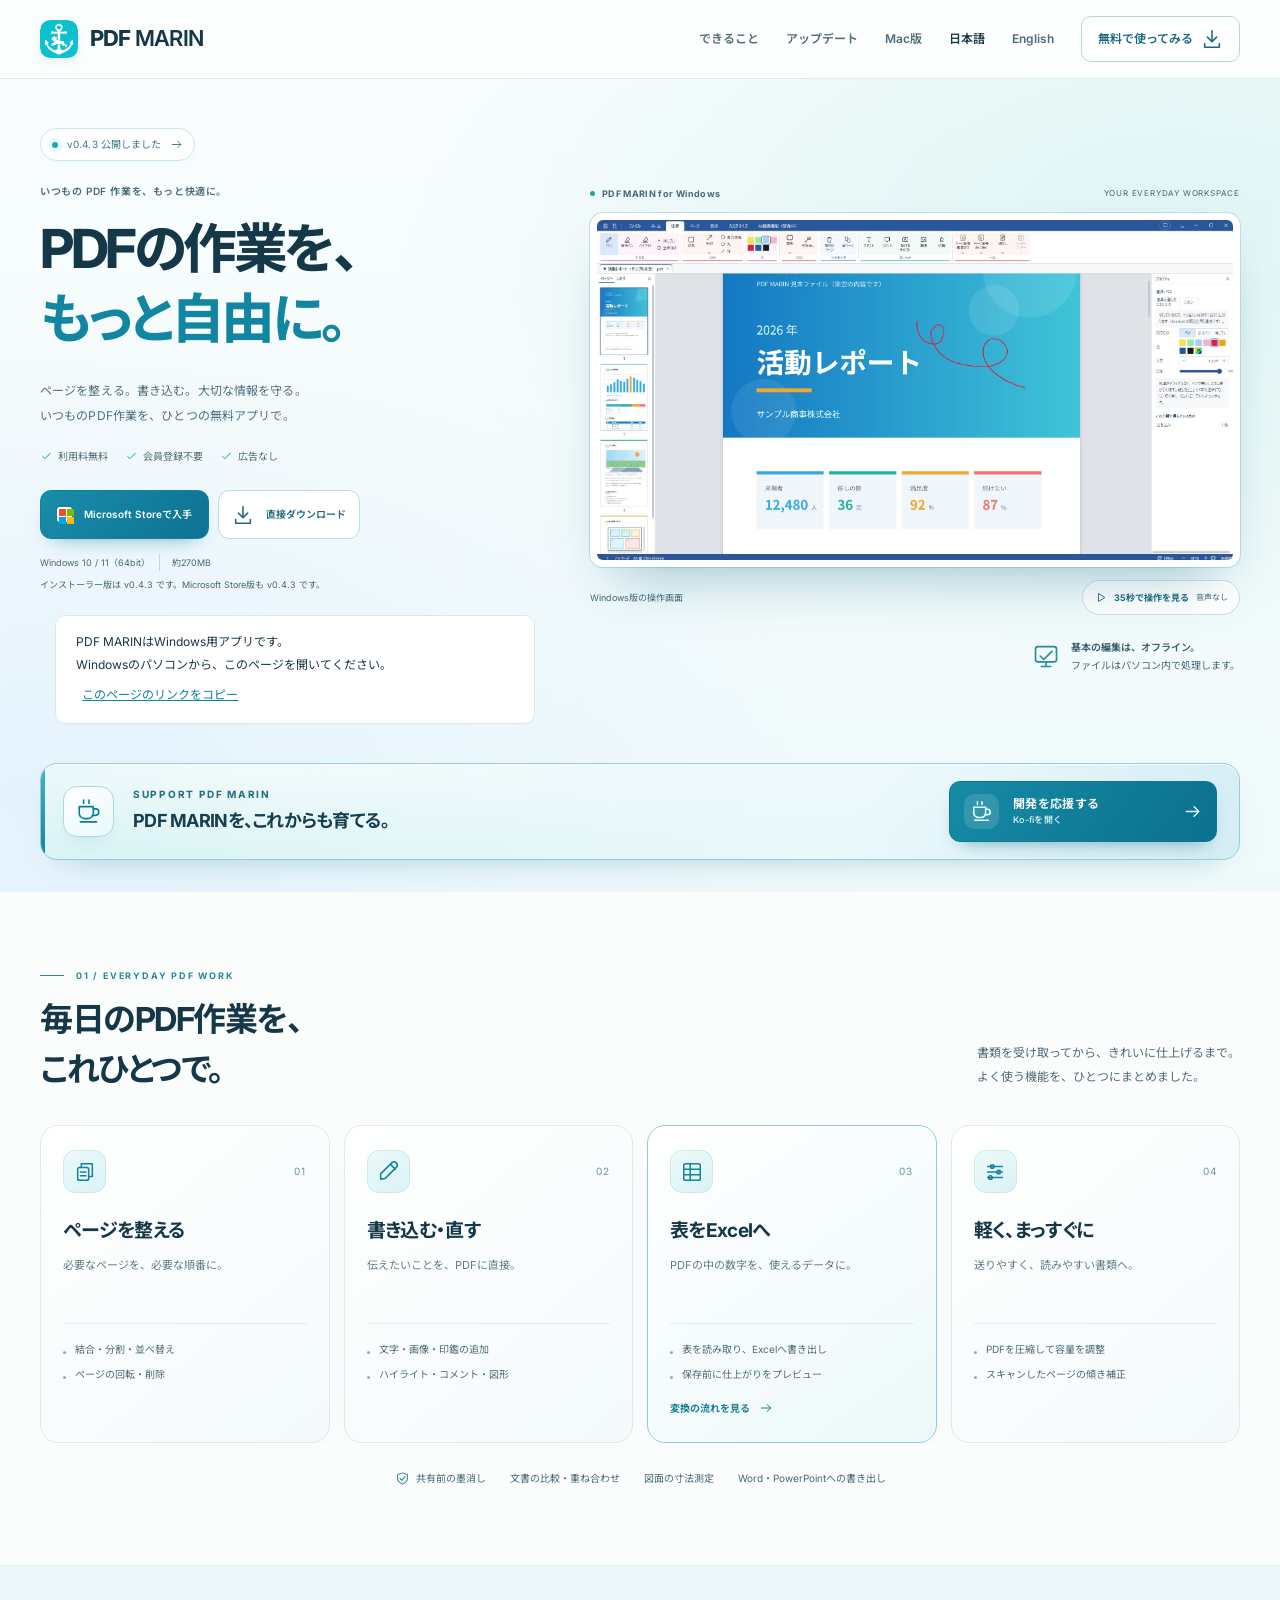
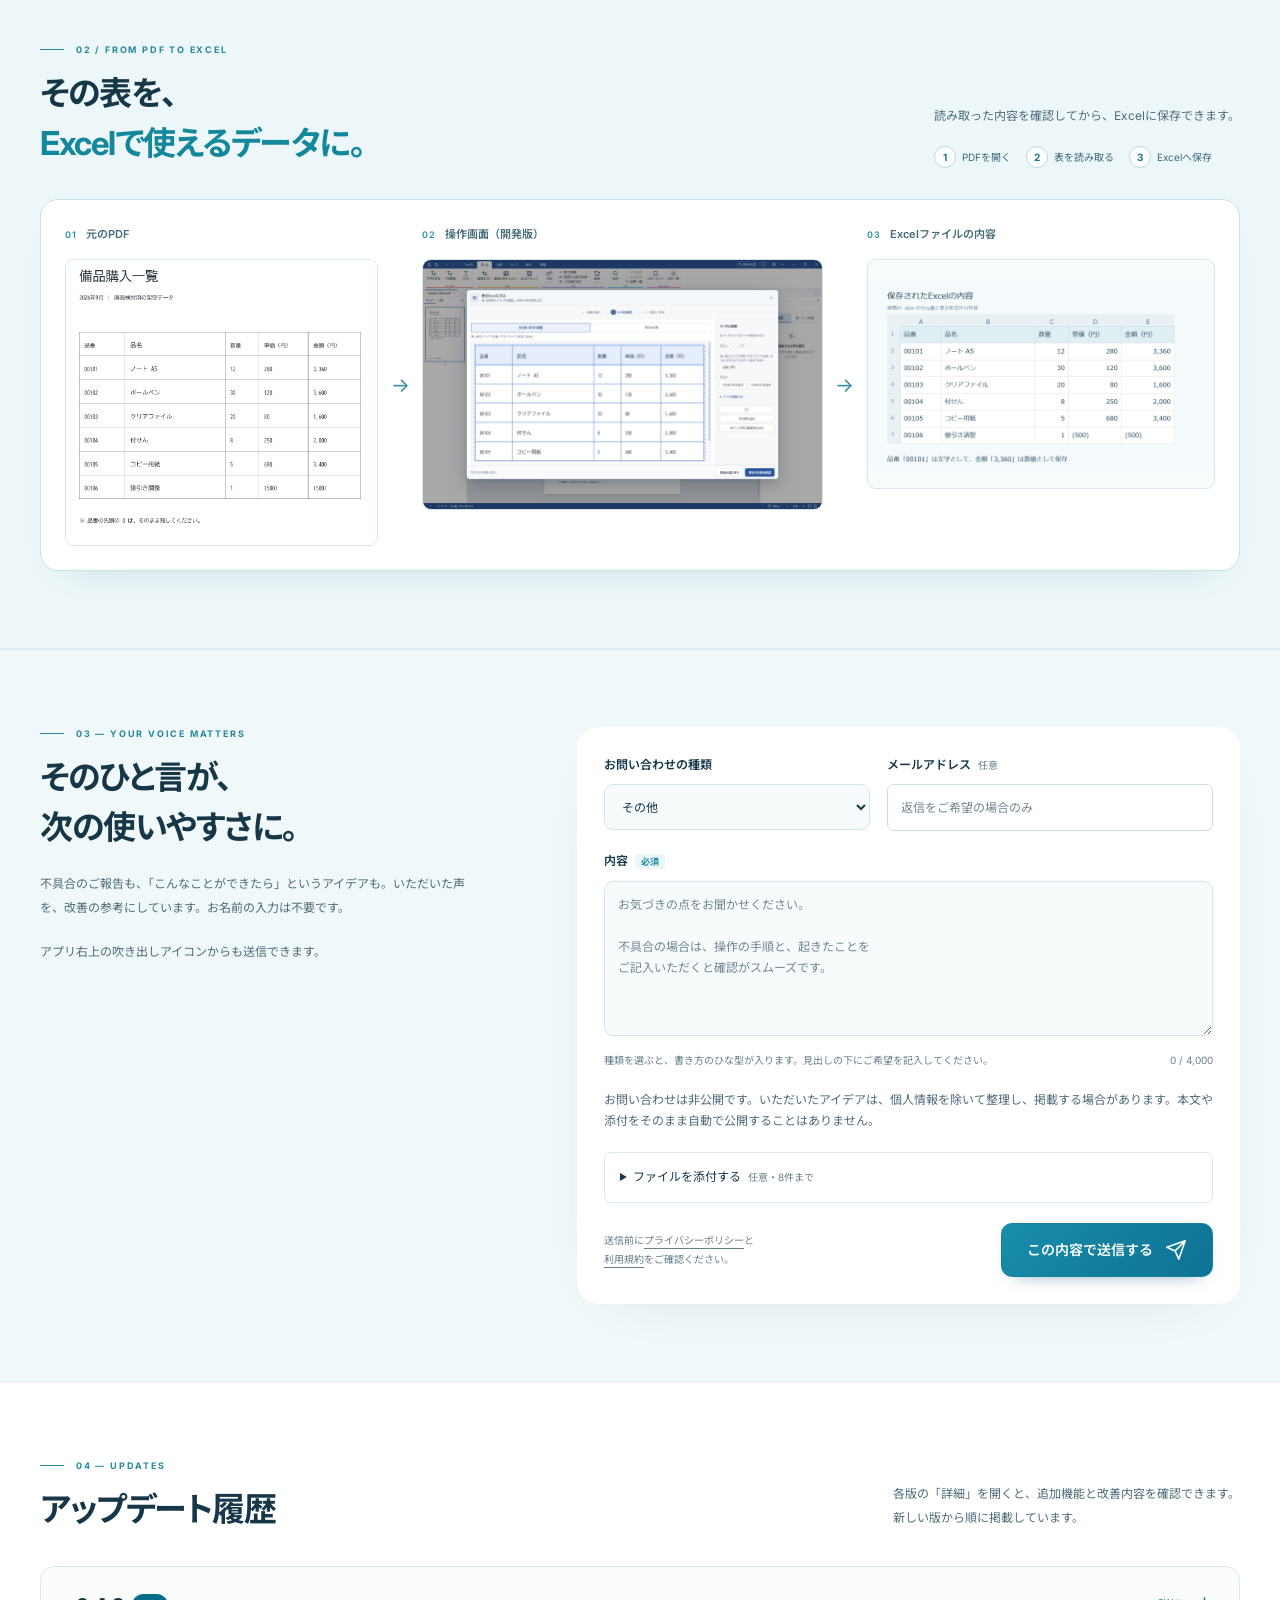
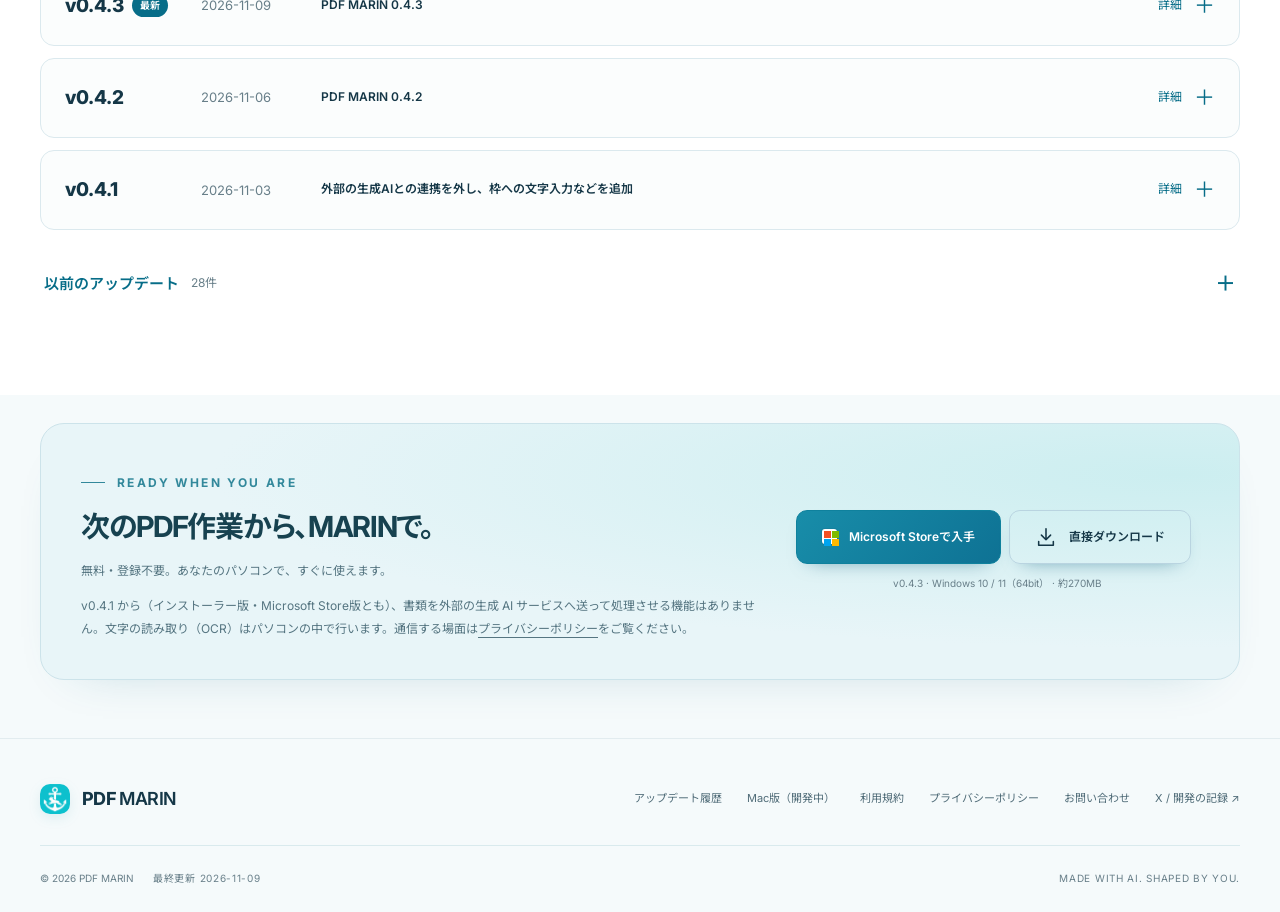
==== index.html @ 566e46b1 "ストア版も v0.4.3 に（審査通過） Co-Authored-By: Claude Fable 5.1 <noreply@anthropic.com>" ====
<!doctype html>
<html lang="ja">
<head>
<meta charset="utf-8"><meta name="viewport" content="width=device-width, initial-scale=1">
<title>PDF MARIN｜PDFの作業を、もっと自由に。無料のWindows用PDF編集ソフト</title>
<meta name="description" content="PDFの整理、書き込み、墨消し、圧縮、変換をひとつに。PDF MARINは、無料・登録不要・広告なしのWindows用PDF編集ソフトです。基本的な編集はオフラインで使えます。">
<meta name="theme-color" content="#fafcf9"><link rel="icon" href="assets/favicon.ico"><link rel="canonical" href="https://pdf-marin.github.io/">
<meta property="og:type" content="website"><meta property="og:site_name" content="PDF MARIN"><meta property="og:title" content="PDF MARIN｜PDFの作業を、もっと自由に。"><meta property="og:description" content="整理する。書き込む。守る。変換する。無料・登録不要で使えるWindows用PDF編集ソフト。"><meta property="og:image" content="https://pdf-marin.github.io/assets/ogp.png"><meta property="og:url" content="https://pdf-marin.github.io/"><meta name="twitter:card" content="summary_large_image">
<link rel="preconnect" href="https://fonts.googleapis.com"><link rel="preconnect" href="https://fonts.gstatic.com" crossorigin><link href="https://fonts.googleapis.com/css2?family=Inter:wght@400;450;500;600;650;700;750&family=Noto+Sans+JP:wght@400;500;600;700&display=swap" rel="stylesheet">
<link rel="stylesheet" href="assets/site.css?v=20261013-community">
<link rel="stylesheet" href="assets/sea-glass.css?v=20261013-selected01">
<link rel="stylesheet" href="assets/ideas-selected.css?v=20261013-selected01">
<link rel="stylesheet" href="assets/poll-x.css?v=20261014-poll01">
<script type="application/ld+json">{"@context":"https://schema.org","@type":"WebSite","name":"PDF MARIN","alternateName":"PDFマリン","url":"https://pdf-marin.github.io/"}</script>
<script type="application/ld+json">{"@context":"https://schema.org","@type":"SoftwareApplication","name":"PDF MARIN","applicationCategory":"BusinessApplication","operatingSystem":"Windows 10, Windows 11","softwareVersion":"0.4.3","description":"Windows用の無料PDF編集ソフト。ページの整理、注釈、墨消し、傾き補正、OCR文字層の削除、圧縮、図面の寸法測定、Office形式への書き出しに対応。基本的な編集はオフラインで使えます。","url":"https://pdf-marin.github.io/","downloadUrl":"https://github.com/pdf-marin/pdf-marin.github.io/releases/download/v0.4.3/PDF-MARIN-Setup-0.4.3.exe","installUrl":"https://github.com/pdf-marin/pdf-marin.github.io/releases/download/v0.4.3/PDF-MARIN-Setup-0.4.3.exe","image":"https://pdf-marin.github.io/assets/ogp.png","inLanguage":"ja","isAccessibleForFree":true,"offers":{"@type":"Offer","price":"0","priceCurrency":"JPY"},"featureList":["ページの結合・分割・並べ替え","回転・削除・PDF圧縮","パスワードの設定・解除、印刷","ページの傾きを直す（画像を再圧縮しません）","ハイライト・コメント・図形","文字・画像・印鑑の追加","文字の編集・検索、透かし","文字・画像の墨消し","OCRの文字を消す（不可視の文字層のみ）","文書の比較・重ね合わせ","同じ印の一括追加・寸法測定","画像・Office文書をPDFに","PDFをExcel・Word・PPTに","PNG・JPEGへの書き出し"]}</script>
<script defer src="https://cloud.umami.is/script.js" data-website-id="ff3cd968-cb06-4c96-aae5-15c2af2b2469"></script>
<script defer src="assets/site.js?v=20261014-poll01"></script>
<link rel="stylesheet" href="assets/refinement.css?v=20261015-public01">
<script defer src="assets/refinement.js?v=20261015-public01"></script>
<script defer src="assets/release-history.js?v=20261024-history-nav"></script>
<link rel="alternate" hreflang="ja" href="https://pdf-marin.github.io/"><link rel="alternate" hreflang="en" href="https://pdf-marin.github.io/en/"><link rel="alternate" hreflang="x-default" href="https://pdf-marin.github.io/">
</head>
<body class="support-one refined">
<svg xmlns="http://www.w3.org/2000/svg" width="0" height="0" style="position:absolute;overflow:hidden" aria-hidden="true"><defs><symbol id="i-arrow" viewBox="0 0 24 24"><path d="M4 12h16m-6-6 6 6-6 6"/></symbol><symbol id="i-down" viewBox="0 0 24 24"><path d="M12 3v12m-5-5 5 5 5-5M4 17v4h16v-4"/></symbol><symbol id="i-check" viewBox="0 0 24 24"><path d="m5 12 4 4L19 6"/></symbol><symbol id="i-shield" viewBox="0 0 24 24"><path d="m12 3 8 3v6c0 5-8 9-8 9s-8-4-8-9V6Z"/><path d="m8 12 3 3 5-6"/></symbol><symbol id="i-offline" viewBox="0 0 24 24"><rect x="3" y="4" width="18" height="13" rx="2"/><path d="M8 21h8m-4-4v4m-5-9 3 3 7-7"/></symbol><symbol id="i-user" viewBox="0 0 24 24"><circle cx="12" cy="7" r="4"/><path d="M4 21v-3a8 8 0 0 1 16 0v3m-3-8 2 2 4-4"/></symbol><symbol id="i-spark" viewBox="0 0 24 24"><path d="m12 3 2.5 6.5L21 12l-6.5 2.5L12 21l-2.5-6.5L3 12l6.5-2.5Z"/></symbol><symbol id="i-pages" viewBox="0 0 24 24"><rect x="4" y="7" width="12" height="14" rx="2"/><path d="M8 7V3h12v14h-4m-9-5h6m-6 4h6"/></symbol><symbol id="i-edit" viewBox="0 0 24 24"><path d="m15 4 5 5M4 20l5-1L21 7a3.5 3.5 0 0 0-5-5L4 14Zm8 6h9"/></symbol><symbol id="i-redact" viewBox="0 0 24 24"><path d="M4 5h16M4 9h11"/><rect x="3" y="13" width="18" height="7" rx="1"/><path d="m6 16 1 1m4-1 1 1m4-1 1 1"/></symbol><symbol id="i-convert" viewBox="0 0 24 24"><path d="M3 9V6h16m-4-4 4 4-4 4M21 15v3H5m4-4-4 4 4 4"/></symbol><symbol id="i-ruler" viewBox="0 0 24 24"><path d="m3 16 13-13 5 5L8 21Z"/><path d="m7 12 2 2m2-6 2 2m2-6 2 2"/></symbol><symbol id="i-zoom" viewBox="0 0 24 24"><path d="M9 3H3v6m12-6h6v6M3 15v6h6m12-6v6h-6"/></symbol><symbol id="i-play" viewBox="0 0 24 24"><path d="m9 5 11 7-11 7Z"/></symbol><symbol id="i-upload" viewBox="0 0 24 24"><path d="M12 16V3m-5 5 5-5 5 5M4 17v4h16v-4"/></symbol><symbol id="i-info" viewBox="0 0 24 24"><circle cx="12" cy="12" r="9"/><path d="M12 11v6m0-10v.1"/></symbol><symbol id="i-heart" viewBox="0 0 24 24"><path d="M20.8 4.6a5.5 5.5 0 0 0-7.8 0L12 5.7l-1-1.1a5.5 5.5 0 0 0-7.8 7.8L12 21l8.8-8.6a5.5 5.5 0 0 0 0-7.8Z"/></symbol><symbol id="i-coffee" viewBox="0 0 24 24"><path d="M3 8h13v6a5 5 0 0 1-5 5H8a5 5 0 0 1-5-5Z"/><path d="M16 10h2a3 3 0 0 1 0 6h-3M4 22h15M7 5V2m5 3V2"/></symbol><symbol id="i-send" viewBox="0 0 24 24"><path d="m22 2-7 20-4-9-9-4Zm0 0L11 13"/></symbol><symbol id="i-close" viewBox="0 0 24 24"><path d="m6 6 12 12M6 18 18 6"/></symbol><symbol id="i-menu" viewBox="0 0 24 24"><path d="M4 6h16M4 12h16M4 18h16"/></symbol><symbol id="i-window" viewBox="0 0 24 24"><rect x="3" y="3" width="18" height="18" rx="2"/><path d="M3 8h18m-8 0v13"/></symbol><symbol id="i-folder" viewBox="0 0 24 24"><path d="M3 7V4h6l3 3h9v13H3Z"/></symbol><symbol id="i-globe" viewBox="0 0 24 24"><circle cx="12" cy="12" r="9"/><ellipse cx="12" cy="12" rx="4" ry="9"/><path d="M3 12h18"/></symbol><symbol id="i-store" viewBox="0 0 24 24"><path d="M5 8h14l1 13H4Z"/><path d="M9 8V6a3 3 0 0 1 6 0v2"/><path d="M8 13h3v3H8zm5 0h3v3h-3z"/></symbol><symbol id="i-table" viewBox="0 0 24 24"><rect x="3" y="3" width="18" height="18" rx="2"/><path d="M3 9h18M3 15h18M10 3v18"/></symbol><symbol id="i-tune" viewBox="0 0 24 24"><path d="M4 6h16M4 12h16M4 18h16"/><circle cx="9" cy="6" r="2"/><circle cx="16" cy="12" r="2"/><circle cx="7" cy="18" r="2"/></symbol></defs></svg>
<a href="#main" class="skip-link">本文へ移動</a>
<header class="site-header"><div class="wrap header-inner"><a class="brand" href="./" aria-label="PDF MARIN ホーム"><img src="assets/icon-256.png" width="38" height="38" alt=""><span>PDF <span>MARIN</span></span></a><button class="menu-toggle" type="button" aria-label="メニューを開く" aria-expanded="false" aria-controls="navigation"><svg class="icon" aria-hidden="true"><use href="#i-menu"/></svg></button><nav class="nav" id="navigation" aria-label="メインメニュー"><a href="#features">できること</a><a href="#updates">アップデート</a><a href="mac.html" aria-label="Mac版（開発中）" title="Mac版の紹介（開発中）">Mac版</a><span lang="ja" aria-current="page" aria-label="現在の言語：日本語" style="font-size:12px;font-weight:600">日本語</span><a href="en/" lang="en" hreflang="en">English</a><a class="btn small" href="#download">無料で使ってみる <svg class="icon" aria-hidden="true"><use href="#i-down"/></svg></a></nav></div></header>
<main id="main">
<section class="refined-hero" aria-labelledby="hero-title"><div class="wrap">
<div class="hero-split"><div class="hero-copy">
<a class="release-pill" href="#updates"><span class="status-dot"></span><span><span data-version>v0.4.3</span> 公開しました</span><svg class="icon" aria-hidden="true"><use href="#i-arrow"/></svg></a>
<p class="product-label">いつもの PDF 作業を、もっと快適に。</p>
<h1 id="hero-title">PDFの作業を、<br><span>もっと自由に。</span></h1>
<p class="hero-lead">ページを整える。書き込む。大切な情報を守る。<br>いつものPDF作業を、ひとつの無料アプリで。</p>
<ul class="hero-assurance"><li><svg class="icon" aria-hidden="true"><use href="#i-check"/></svg>利用料無料</li><li><svg class="icon" aria-hidden="true"><use href="#i-check"/></svg>会員登録不要</li><li><svg class="icon" aria-hidden="true"><use href="#i-check"/></svg>広告なし</li></ul>
<div class="hero-actions"><a data-store-link data-umami-event="store-open" class="btn store-primary" href="https://apps.microsoft.com/detail/9PM25X8RGJFT" target="_blank" rel="noopener noreferrer"><span class="microsoft-mark" aria-hidden="true"><i></i><i></i><i></i><i></i></span><span>Microsoft Storeで入手</span></a><a data-download data-web-download data-umami-event="installer-download" data-umami-event-version="0.4.3" class="btn direct-download" href="https://github.com/pdf-marin/pdf-marin.github.io/releases/download/v0.4.3/PDF-MARIN-Setup-0.4.3.exe"><svg class="icon" aria-hidden="true"><use href="#i-down"/></svg><span>直接ダウンロード</span></a></div>
<div class="hero-meta"><span>Windows 10 / 11（64bit）</span><span data-size>約270MB</span></div><p class="hero-version">インストーラー版は v0.4.3 です。Microsoft Store版も v0.4.3 です。</p>
<div class="pcnote" id="pcnote" hidden><p>PDF MARINはWindows用アプリです。<br>Windowsのパソコンから、このページを開いてください。</p><button id="copylink" type="button">このページのリンクをコピー</button><p id="copydone" role="status" hidden>リンクをコピーしました。</p></div>
</div>
<div class="product-showcase"><div class="showcase-topline"><span><i></i>PDF MARIN for Windows</span><span>YOUR EVERYDAY WORKSPACE</span></div><div class="product-frame"><img class="product-shot" src="assets/shots/home.jpg" alt="PDF MARINでサンプルの活動レポートを開き、注釈を加えたWindows版の操作画面" width="1919" height="1025" fetchpriority="high"></div><div class="showcase-bottom"><span>Windows版の操作画面</span><button class="demo-trigger" type="button" data-video><svg class="icon" aria-hidden="true"><use href="#i-play"/></svg>35秒で操作を見る <span>音声なし</span></button></div><div class="showcase-note"><svg class="icon" aria-hidden="true"><use href="#i-offline"/></svg><span><strong>基本の編集は、オフライン。</strong><br>ファイルはパソコン内で処理します。</span></div></div>
</div>
<aside class="support-block hero-support-card" aria-labelledby="support-title"><div class="support-mark" aria-hidden="true"><svg class="icon"><use href="#i-coffee"/></svg></div><div class="support-card-copy"><p class="support-eyebrow">SUPPORT PDF MARIN</p><h3 id="support-title">PDF MARINを、これからも育てる。</h3></div><a data-support-link data-umami-event="support-click" data-umami-event-method="ko-fi" class="support-button" href="https://ko-fi.com/pdfmarin" target="_blank" rel="noopener noreferrer"><span class="support-button-mark"><svg class="icon" aria-hidden="true"><use href="#i-coffee"/></svg></span><span class="support-button-copy"><strong>開発を応援する</strong><small>Ko-fiを開く</small></span><svg class="icon arrow" aria-hidden="true"><use href="#i-arrow"/></svg></a></aside>
</div></section>

<section class="section features refined-features" id="features" aria-labelledby="features-title"><div class="wrap"><div class="section-head"><div><p class="eyebrow">01 / EVERYDAY PDF WORK</p><h2 id="features-title">毎日のPDF作業を、<br>これひとつで。</h2></div><p class="section-desc">書類を受け取ってから、きれいに仕上げるまで。<br>よく使う機能を、ひとつにまとめました。</p></div><div class="feature-grid">
<article class="feature-card"><div class="feature-top"><span class="feature-icon"><svg class="icon" aria-hidden="true"><use href="#i-pages"/></svg></span><span class="feature-number">01</span></div><h3>ページを整える</h3><p>必要なページを、必要な順番に。</p><ul><li>結合・分割・並べ替え</li><li>ページの回転・削除</li></ul></article>
<article class="feature-card"><div class="feature-top"><span class="feature-icon"><svg class="icon" aria-hidden="true"><use href="#i-edit"/></svg></span><span class="feature-number">02</span></div><h3>書き込む・直す</h3><p>伝えたいことを、PDFに直接。</p><ul><li>文字・画像・印鑑の追加</li><li>ハイライト・コメント・図形</li></ul></article>
<article class="feature-card featured-purpose"><div class="feature-top"><span class="feature-icon"><svg class="icon" aria-hidden="true"><use href="#i-table"/></svg></span><span class="feature-number">03</span></div><h3>表をExcelへ</h3><p>PDFの中の数字を、使えるデータに。</p><ul><li>表を読み取り、Excelへ書き出し</li><li>保存前に仕上がりをプレビュー</li></ul><a class="card-link" href="#excel-demo">変換の流れを見る <svg class="icon" aria-hidden="true"><use href="#i-arrow"/></svg></a></article>
<article class="feature-card"><div class="feature-top"><span class="feature-icon"><svg class="icon" aria-hidden="true"><use href="#i-tune"/></svg></span><span class="feature-number">04</span></div><h3>軽く、まっすぐに</h3><p>送りやすく、読みやすい書類へ。</p><ul><li>PDFを圧縮して容量を調整</li><li>スキャンしたページの傾き補正</li></ul></article>
</div><div class="more-capabilities"><span><svg class="icon" aria-hidden="true"><use href="#i-shield"/></svg>共有前の墨消し</span><span>文書の比較・重ね合わせ</span><span>図面の寸法測定</span><span>Word・PowerPointへの書き出し</span></div></div></section>

<section class="section excel-showcase" id="excel-demo" aria-labelledby="excel-title"><div class="wrap"><div class="section-head"><div><p class="eyebrow">02 / FROM PDF TO EXCEL</p><h2 id="excel-title">その表を、<br><span>Excelで使えるデータに。</span></h2></div><div><p class="section-desc">読み取った内容を確認してから、Excelに保存できます。</p><ol class="excel-steps"><li><b>1</b>PDFを開く</li><li><b>2</b>表を読み取る</li><li><b>3</b>Excelへ保存</li></ol></div></div><div class="excel-evidence" data-excel-evidence><div class="excel-images"><figure><figcaption><span>01</span> 元のPDF</figcaption><a href="assets/excel-before.png" target="_blank" rel="noopener" aria-label="元のPDFの画像を大きく見る"><img src="assets/excel-before.png" width="1040" height="950" loading="lazy" alt="品名、数量、単価、金額の入った備品購入一覧のPDF。架空のサンプルデータ。"></a></figure><span class="excel-arrow" aria-hidden="true">→</span><figure><figcaption><span>02</span> 操作画面（開発版）</figcaption><a href="assets/excel-process.png" target="_blank" rel="noopener" aria-label="PDF MARINの表を確認する操作画面を大きく見る"><img src="assets/excel-process.png" width="1600" height="1000" loading="lazy" alt="PDF MARINの実際の開発版画面で、表の行と列を青い線で確認している様子。"></a></figure><span class="excel-arrow" aria-hidden="true">→</span><figure><figcaption><span>03</span> Excelファイルの内容</figcaption><a href="assets/excel-after.png" target="_blank" rel="noopener" aria-label="保存されたExcelファイルの内容を大きく見る"><img src="assets/excel-after.png" width="1440" height="800" loading="lazy" alt="実際に保存したxlsxのセル値と表示形式を可視化した表。品番00101と金額3,360が保存されている。Microsoft Excelの画面ではありません。"></a></figure></div></div></div></section>


<section class="section feedback" id="report"><div class="wrap feedback-grid"><div class="feedback-intro"><div><p class="eyebrow">03 — YOUR VOICE MATTERS</p><h2>そのひと言が、<br>次の使いやすさに。</h2><p class="section-desc">不具合のご報告も、「こんなことができたら」というアイデアも。いただいた声を、改善の参考にしています。お名前の入力は不要です。</p><p class="section-desc">アプリ右上の吹き出しアイコンからも送信できます。</p></div></div>
<form class="feedback-form" method="post" enctype="multipart/form-data" action="https://pdf-marin-backend.pdfmarin.workers.dev/feedback"><div class="form-row"><label><span class="field-label">お問い合わせの種類</span><select name="kind"><option value="bug">不具合のご報告</option><option value="want">新機能のアイデア</option><option value="hard">使い勝手の改善</option><option value="other" selected>その他</option></select></label><label><span class="field-label">メールアドレス<span class="optional">任意</span></span><input type="email" name="contact" autocomplete="email" placeholder="返信をご希望の場合のみ"></label></div><label><span class="field-label">内容<span class="required">必須</span></span><textarea name="text" required maxlength="4000" placeholder="お気づきの点をお聞かせください。&#10;&#10;不具合の場合は、操作の手順と、起きたことを&#10;ご記入いただくと確認がスムーズです。" aria-describedby="text-hint"></textarea><span class="textarea-bottom"><span id="text-hint">種類を選ぶと、書き方のひな型が入ります。見出しの下にご希望を記入してください。</span><span id="character-count">0 / 4,000</span></span></label><p class="survey-note">お問い合わせは非公開です。いただいたアイデアは、個人情報を除いて整理し、掲載する場合があります。本文や添付をそのまま自動で公開することはありません。</p>
<details class="attachment-details"><summary>ファイルを添付する<span class="optional">任意・8件まで</span></summary><div class="attachment-content"><p class="attachment-warning">添付ファイルの内容とファイル名は、そのまま開発者に送信されます。機密情報や社外秘の書類は添付しないでください。公開できない箇所は、あらかじめ墨消ししてください。</p><div class="dropzone" id="dropzone"><svg class="icon" aria-hidden="true"><use href="#i-upload"/></svg><p>ファイルをドラッグ＆ドロップ<br>または、クリックして選択</p><input type="file" name="attachments" id="attachments" multiple aria-label="添付ファイルを選択"></div><ul class="filelist" id="filelist"></ul><p class="filenote" id="filenote" role="status" hidden></p></div></details>
<input type="hidden" name="appVersion" value="（公式サイトから送信）"><input type="hidden" name="os" value="ブラウザ"><div class="hp" aria-hidden="true"><label>website<input type="text" name="website" tabindex="-1" autocomplete="off"></label></div><p class="form-status" id="form-status" role="status" hidden></p><div class="form-footer"><p>送信前に<a href="privacy.html">プライバシーポリシー</a>と<br><a href="terms.html">利用規約</a>をご確認ください。</p><button class="btn send" type="submit"><span>この内容で送信する</span><svg class="icon" aria-hidden="true"><use href="#i-send"/></svg></button></div></form></div></section>

<!-- UPDATES:BEGIN -->
<section class="section updates" id="updates" aria-labelledby="updates-title"><div class="wrap">
<div class="section-head"><div><p class="eyebrow">04 — UPDATES</p><h2 id="updates-title">アップデート履歴</h2></div><p class="section-desc">各版の「詳細」を開くと、追加機能と改善内容を確認できます。<br>新しい版から順に掲載しています。</p></div>
<div class="release-list"><details class="release-entry" id="release-0.4.3">
<summary><span class="release-version">v0.4.3<span class="release-badge">最新</span></span><time datetime="2026-11-09">2026-11-09</time><span class="release-title">PDF MARIN 0.4.3</span><span class="release-toggle">詳細<span aria-hidden="true">＋</span></span></summary>
<div class="release-notes"><p>設定画面を作り直し、8つの分類から探せるようにしました。言語の切り替えは［設定］→［見た目と着せ替え］に移り、アクセント色・背景の絵・字の大きさも選べます。プレゼンモード（F5）は全画面で始まり、右長押しのクイックサークルでレーザーや丸を選べます。発表者の画面ではメモや次のページを見られます。my注釈ボックスには［最近使った］タブ、ドック表示、窓の外への配置を追加しました。ネットワーク上（NAS）の PDF は止まらずに開いて上書き保存できるようにしました。完了のお知らせを減らし、墨消しの消し残しや印刷のはみ出しなど大事な知らせだけを残すようにしました。印刷画面の説明を短くし、電子署名の無い PDF では［電子署名］を灰色にして理由を表示します。</p><p>インストーラー版は v0.4.3（約270MB）です。Microsoft Store版も v0.4.3 です。</p><a class="release-source" href="https://github.com/pdf-marin/pdf-marin.github.io/releases/tag/v0.4.3" target="_blank" rel="noopener noreferrer">GitHubの公開記録を見る <span aria-hidden="true">↗</span></a></div></details><details class="release-entry" id="release-0.4.2">
<summary><span class="release-version">v0.4.2</span><time datetime="2026-11-06">2026-11-06</time><span class="release-title">PDF MARIN 0.4.2</span><span class="release-toggle">詳細<span aria-hidden="true">＋</span></span></summary>
<div class="release-notes"><p>内蔵の外部生成AI連携を撤去しました。ローカルOCR・翻訳と汎用MCP接続は引き続き利用できます。本文編集の道具箱の配置と追加設定の開閉を修正し、段落編集を開けない場合の案内を改善しました。PDF読込時のタブ切替や一部のファイル情報取得失敗への対処、開けなかった場合の通知を改善しました。印刷画面では2つの印刷方法と、利用できない場合の理由を分かりやすくしました。</p><p>インストーラー版は v0.4.2（約269MB）です。Microsoft Store版は v0.4.1 です。</p><a class="release-source" href="https://github.com/pdf-marin/pdf-marin.github.io/releases/tag/v0.4.2" target="_blank" rel="noopener noreferrer">GitHubの公開記録を見る <span aria-hidden="true">↗</span></a></div></details>
<details class="release-entry" id="release-0.4.1">
<summary><span class="release-version">v0.4.1</span><time datetime="2026-11-03">2026-11-03</time><span class="release-title">外部の生成AIとの連携を外し、枠への文字入力などを追加</span><span class="release-toggle">詳細<span aria-hidden="true">＋</span></span></summary>
<div class="release-notes"><p>インストーラー版から外部の生成AIと連携する機能を外し、印刷された枠への文字入力などを追加しました。</p>
<h3>主な変更</h3>
<ul><li>インストーラー版から、書類を外部の生成 AI サービスへ送って処理させる機能を外しました。パソコンの中で動く文字の読み取り（OCR）と翻訳は、これまでどおり使えます。</li><li>小さい文字の注釈を選んだとき、大きさを変えるための四角（つかみ手）が文字に重なって隠してしまう問題を直しました。</li><li>印刷された申込書などの枠をドラッグで囲むと、その場で文字を入力できる［枠に入力］を追加しました（リボンの「フォーム」の組）。罫線や背景は隠さず、保存後もクリックで直せます。</li><li>文字の注釈に取り消し線（単線・二重線）を付けられるようにし、取り消し線の道具でも二重線を選べるようにしました。</li><li>吹き出しの引き出し線を足して、2本以上にできるようにしました。</li><li>ご注意: 取り消し線（文字の注釈の取り消し線・取り消し線の二重線）や2本以上の引き出し線を使って保存した書類を v0.4.0 以前の PDF MARIN（Microsoft Store 版を含む）で開くと、その書類の PDF MARIN の注釈を直せなくなります（表示と印刷はできます）。ほかのパソコンが v0.4.0 以前のままのときは、これらを使わずにお使いください。</li></ul>
<h3>English</h3>
<ul><li>The installer edition no longer includes any feature that sends documents to an external generative AI service for processing. Text recognition (OCR) and translation that run on your PC are still available as before.</li><li>Fixed the resize handles (small squares) covering the text when a small text annotation is selected.</li><li>Added Type in boxes (in the Forms group of the ribbon): drag around a box printed on a form to type text in it right there. Lines and backgrounds stay visible, and you can click the text to change it after saving.</li><li>Text annotations can now have a strikethrough (single or double), and the strikethrough tool can now draw a double line.</li><li>Callouts can now have more than one leader line.</li><li>Note: if you save a document that uses these strikethroughs (on text annotations, or a double strikethrough) or callouts with more than one leader line, PDF MARIN v0.4.0 or earlier (including the Microsoft Store edition) cannot edit that document's PDF MARIN annotations. The document can still be viewed and printed. If another PC still has v0.4.0 or earlier, please do not use these features.</li></ul>
<h3>ダウンロード</h3>
<p>インストーラー版は v0.4.1（約269MB）です。Microsoft Store版も v0.4.1 です。</p>
<p>インストーラー版をお使いの方は、アプリの［更新を確認］からも更新できます。</p>
<a class="release-source" href="https://github.com/pdf-marin/pdf-marin.github.io/releases/tag/v0.4.1" target="_blank" rel="noopener noreferrer">GitHubの公開記録を見る <span aria-hidden="true">↗</span></a></div>
</details></div>
<details class="release-archive"><summary>以前のアップデート <span>28件</span><span aria-hidden="true">＋</span></summary><div class="release-list"><details class="release-entry" id="release-0.4.0">
<summary><span class="release-version">v0.4.0</span><time datetime="2026-10-29">2026-10-29</time><span class="release-title">起動できなくなる不具合の修正と、ページ移動・ネットワーク上のPDFの改善</span><span class="release-toggle">詳細<span aria-hidden="true">＋</span></span></summary>
<div class="release-notes"><p>文字の注釈スタイルを保存すると次の起動から起動できなくなる不具合などを修正しました。</p>
<h3>主な変更</h3>
<ul><li>文字・枠付き・下地付きの注釈スタイルを保存すると、次の起動から「起動に失敗しました。アプリを開き直してください。」と表示されて起動できなくなる問題を修正しました。起動に失敗したときは、原因の手がかり（文書名や場所は含みません）を画面と記録に残すようにしました。</li><li>複数選んだページの縮小表示をまとめてドラッグしたとき、1ページしか移動しない問題を修正しました。</li><li>NASなどネットワーク上のPDFが「読み込み中にファイルが変更されたため…」と表示されて開けないことがある問題を改善しました。</li></ul>
<h3>English</h3>
<ul><li>Fixed a bug where saving a text, boxed text, or text-with-background annotation style stopped the app from starting the next time. If startup fails, a short hint about the cause (without document names or locations) is now shown on screen and kept in the log.</li><li>Fixed dragging several selected page thumbnails moving only one page.</li><li>Improved opening PDFs on a NAS or other network location that sometimes failed with a message saying the file was changed while it was being read.</li></ul>
<h3>ダウンロード</h3>
<p>インストーラー版は v0.4.0（約269MB）です。Microsoft Store版は v0.3.9 です。</p>
<p>v0.3.9で起動できなくなった場合は、このページからv0.4.0をダウンロードし、そのまま上書きでインストールしてください。アンインストールや設定の削除は不要です。</p>
<a class="release-source" href="https://github.com/pdf-marin/pdf-marin.github.io/releases/tag/v0.4.0" target="_blank" rel="noopener noreferrer">GitHubの公開記録を見る <span aria-hidden="true">↗</span></a></div>
</details>
<details class="release-entry" id="release-0.3.9">
<summary><span class="release-version">v0.3.9</span><time datetime="2026-10-28">2026-10-28</time><span class="release-title">日本語・英語の表示切替と操作性を改善</span><span class="release-toggle">詳細<span aria-hidden="true">＋</span></span></summary>
<div class="release-notes"><h3>主な変更</h3>
<ul><li>アプリの表示言語を日本語・英語から選べるようになりました。右上の「Language」または表示設定から切り替えられます。PDF内の文章の言語を変更する操作とは別です。</li><li>リボン・設定・プロパティ・問い合わせなどの表示を整理し、機能検索や狭い画面での操作を改善しました。</li><li>英語表示は主要画面から順に対応しています。一部の画面・短いお知らせ・切替直後の表示は日本語や切替前の言語で表示される場合があります。</li></ul>
<h3>English</h3>
<ul><li>Choose Japanese or English for the app interface using Language at the top of the window or the display settings. This setting does not translate your PDF content.</li><li>Improved interface labels, feature search, settings, and access to commands in smaller windows.</li><li>English support covers the main screens. Some dialogs, brief messages, or controls immediately after switching languages may still appear in Japanese or the previous language.</li></ul>
<h3>ダウンロード</h3>
<p>インストーラー版は v0.3.9 です。Microsoft Store版は更新申請・審査の状況により配信時期が異なります。</p>
<a class="release-source" href="https://github.com/pdf-marin/pdf-marin.github.io/releases/tag/v0.3.9" target="_blank" rel="noopener noreferrer">GitHubの公開記録を見る <span aria-hidden="true">↗</span></a></div>
</details>
<details class="release-entry" id="release-0.3.8">
<summary><span class="release-version">v0.3.8</span><time datetime="2026-10-22">2026-10-22</time><span class="release-title">機能検索・翻訳・OCR・大容量PDFの圧縮を改善</span><span class="release-toggle">詳細<span aria-hidden="true">＋</span></span></summary>
<div class="release-notes"><p>機能の探しやすさ、翻訳・OCR・大容量PDFの圧縮などを改善しました。</p>
<ul><li>機能を探す：ひらがなや言い換えで検索できます。リボンと▽メニューにある機能を対象に、候補を8件ずつ表示し、追加表示で続きを見られます。通常は今使える機能を表示し、切り替えると使えない理由も確認できます。</li><li>検索の配置：上部の入口を［機能を探す］→［PDF内を検索］の順に整理しました。機能検索は移動・サイズ変更ができ、「浮かせる」「横に並べる」「リボン下」の配置を保存できます。</li><li>PDFの翻訳：「元と同じ配置」での訳文の配置や、数式・スキャンを含むページの処理を改善しました。プレビューを拡大縮小でき、訳のページを「元のすぐ後ろ」「最後にまとめる」「元と置き換える」から選べます。訳せなかった部分は確認事項でお知らせします。</li><li>OCR：画面と読み取り方の選択を整理し、処理の待ち時間を短縮しました。読み取りの取り消しや、結果を修正して反映し直す操作も改善しました。</li><li>大容量PDFの圧縮：処理を高速化し、一部のスキャンPDFが読み取れず止まる問題や、メモリを多く使う処理を改善しました。下見の見込みと実際の設定が食い違う問題も修正しました。</li><li>スキャン・余白：余白を切りそろえる機能や、上下左右の中央へ移動する機能を追加しました。淡い図形の枠を余白と誤認する問題も修正しました。傾き補正では進み具合を表示し、途中で取り消せます。</li><li>編集しやすさ：PDF表示のスクロールバーを掴みやすくしました。道具の帯を開閉したときに、1ページ表示の紙面が横へずれる問題も修正しました。折れ線・曲線・多角形の途中へ頂点を追加できます。右クリックメニューの編集では、ドラッグで追加する位置が分かりやすくなりました。</li><li>複数PDFの整理：表紙と明細など、別々のPDFをコードやファイル名で組み合わせて保存できます。保存前の確認や、途中で止まった場合の保存し直しも改善しました。</li><li>そのほかの修正：印刷の用紙案内、しおり・コメント、日本語入力、設定の取り込み、Word・Excel・PowerPointへの書き出しを改善しました。処理中に書類を切り替えたときの誤操作や、保存失敗時のファイル保護に関する問題も修正しました。</li></ul>
<p>利用規約を2.20に改定しました。更新後の初回起動で規約の確認画面がもう一度表示されます。更新失敗時に送る限定情報を追加しました。場所・ファイル名・プロセス名は送りません。</p>
<p>インストーラー版は v0.3.8（約268MB）です。Microsoft Store版も v0.3.8 です。</p>
<a class="release-source" href="https://github.com/pdf-marin/pdf-marin.github.io/releases/tag/v0.3.8" target="_blank" rel="noopener noreferrer">GitHubの公開記録を見る <span aria-hidden="true">↗</span></a></div>
</details>
<details class="release-entry" id="release-0.3.7">
<summary><span class="release-version">v0.3.7</span><time datetime="2026-10-19">2026-10-19</time><span class="release-title">スナップショット・曲線・3点の角度・翻訳とOCRの改善</span><span class="release-toggle">詳細<span aria-hidden="true">＋</span></span></summary>
<div class="release-notes"><p>ページの一部を切り取ってコピー・保存・印刷できる「スナップショット」を追加しました。翻訳と文字の読み取り（OCR）も使いやすくしました。</p>
<ul><li>ページの一部を囲んで、コピー・画像で保存・印刷できる「スナップショット」を追加しました。</li><li>測定に「角度（3点）」を追加しました。</li><li>追加した文字の「行間」を変えられるようにしました。</li><li>注釈の図形に「曲線」と「閉じた曲線」を追加しました。</li><li>右クリックメニューの組み替えで、機能をドラッグして好きな位置へ追加できるようにしました。</li><li>印刷に「用紙に合わせて回転」を追加し、黒い文字のふちに色がにじむ問題を直しました。</li><li>翻訳の画面を簡単にし、元の配置を保つ翻訳で訳せずに残る部分を減らしました。</li><li>OCRの進み具合を、作業の名前・ページ数・経過時間で表示するようにしました。OCRしたPDFの文字を、ほかのソフトでも取り出せるようにしました。</li><li>［ページ番号・ヘッダー］を［ページ］タブへ移しました。</li><li>アプリを閉じるとき、まれに異常終了することがある問題を直しました。</li></ul>
<p>インストーラー版は v0.3.7（約267MB）です。Microsoft Store版も v0.3.7 です。</p>
<a class="release-source" href="https://github.com/pdf-marin/pdf-marin.github.io/releases/tag/v0.3.7" target="_blank" rel="noopener noreferrer">GitHubの公開記録を見る <span aria-hidden="true">↗</span></a></div>
</details> <details class="release-entry" id="release-0.3.6">
<summary><span class="release-version">v0.3.6</span><time datetime="2026-10-17">2026-10-17</time><span class="release-title">印刷の改善・ほかのソフトでも消せる注釈・アプリから相談</span><span class="release-toggle">詳細<span aria-hidden="true">＋</span></span></summary>
<div class="release-notes"><p>印刷の確実さと、注釈・表の文字の直しやすさを改善しました。アプリから作者に相談できるようにもなりました。</p>
<ul><li>アプリの「お問い合わせ」から作者に相談できるようになりました。メールアドレスを入れなくても、同じ相談の中でやり取りできます。</li><li>書き込んだ注釈を、PDF本来の注釈として保存するようにしました。ほかのPDFソフトでも選んだり消したりできます。焼き込みたいときは［注釈を焼き込んで保存］を使えます。</li><li>ハイライト・下線・取り消し線・ふせんをクリックすると、横にコメントの吹き出しが開くようにしました。</li><li>図形の線の種類に、破線・点線・一点鎖線・二点鎖線を追加しました。</li><li>端末内翻訳に「最高品質」と「前の段落も参考にして訳す」を追加しました。</li><li>F4 キーで左の欄（ページ・しおり）を表示・非表示にできるようにしました。</li><li>印刷で用紙ごとに必要な紙を案内し、キャンセルがその場で止まるようにしました。注釈を印刷しない設定でも、フォームに入力した文字は印刷します。</li><li>表のマスの文字を直したとき、表の形や罫線が崩れる問題を修正しました。</li><li>右クリックの「墨消し範囲に追加」で選んだ範囲を墨消しできない問題を修正しました。</li></ul>
<p>インストーラー版は v0.3.6（約267MB）です。Microsoft Store版も v0.3.6 です。</p>
<p>利用規約・プライバシーポリシーを版2.19に更新しました（アプリ内の相談機能についての説明を追加）。</p>
<a class="release-source" href="https://github.com/pdf-marin/pdf-marin.github.io/releases/tag/v0.3.6" target="_blank" rel="noopener noreferrer">GitHubの公開記録を見る <span aria-hidden="true">↗</span></a></div>
</details> <details class="release-entry" id="release-0.3.5">
<summary><span class="release-version">v0.3.5</span><time datetime="2026-10-15">2026-10-15</time><span class="release-title">メモリ使用・表示の復旧・更新処理を改善</span><span class="release-toggle">詳細<span aria-hidden="true">＋</span></span></summary>
<div class="release-notes"><p>大きなPDFやメモリの少ない環境での処理と、表示・更新の動作を改善しました。</p>
<ul><li>空きメモリの推定値だけで、PDFの表示・編集・保存・OCR・翻訳などを中断する制限を見直しました。重い処理は順番に実行します。</li><li>描画用メモリを一時的に確保できない場合、不要な描画キャッシュを解放して描き直すようにしました。表示済みのページを保ちながら進めます。</li><li>大きなPDFの保存と編集履歴の保持を改善しました。自動バックアップが有効な場合は、保存前にもバックアップを作成します。</li><li>スキャンしたPDFのOCR（文字の読み取り）が、条件によって途中で止まる問題を修正しました。</li><li>更新中にアプリを起動した場合の処理と、インストーラーの起動中アプリ確認を改善しました。</li><li>手のひらツールのまま文字と画像を選択できる設定を追加しました。</li><li>吹き出しの文字色と引き出し線の色を個別に設定できるようにしました。</li><li>印刷プレビューのマウスホイールによるページ送りと、開いている複数のタブからの印刷に対応しました。</li><li>拡大・縮小やサイドバーの変更時の表示位置を改善しました。</li></ul>
<p>インストーラー版は v0.3.5（約266MB）です。Microsoft Store版も v0.3.5 です。</p>
<a class="release-source" href="https://github.com/pdf-marin/pdf-marin.github.io/releases/tag/v0.3.5" target="_blank" rel="noopener noreferrer">GitHubの公開記録を見る <span aria-hidden="true">↗</span></a></div>
</details> <details class="release-entry" id="release-0.3.4">
<summary><span class="release-version">v0.3.4</span><time datetime="2026-10-13">2026-10-13</time><span class="release-title">大きなPDFの読み込み・OCR・編集を改善</span><span class="release-toggle">詳細<span aria-hidden="true">＋</span></span></summary>
<div class="release-notes"><p>大きなPDFの読み込みと、文字の読み取り・編集を改善しました。</p>
<ul><li>大きなPDFを開くときの重複処理を減らしました。</li><li>OCRを開始できない場合がある問題を修正しました。</li><li>範囲OCRのプレビューに倍率指定・幅に合わせる・全体表示を追加し、画面の位置と大きさも調整できるようにしました。</li><li>「全体を表示」「横幅に合わせる」「拡大・縮小」などの表示操作を、リボン・マイタブ・クイックサークル・ショートカットへ追加できるようにしました。</li><li>薄い文字を濃くする機能を追加しました。プレビューで調整し、通常の文字やスキャン書類に使えます。</li><li>英語・日本語の端末内翻訳を、試験的な機能として追加しました。OCRで読んだ文字も翻訳し、原文と見比べて編集できます。図表の配置を残した対訳ページの追加にも対応します。初回は翻訳用データのダウンロードが必要です。誤訳や読み違いが含まれる場合があるため、警告の有無にかかわらず原文と照合してお使いください。</li><li>PDFの外部変更を自動で反映する設定は、新規利用時の初期状態をオフにしました。保存済みの選択は保持します。</li></ul>
<p>インストーラー版は v0.3.4（約266MB）です。Microsoft Store版は v0.3.4 を公開中です。</p>
<a class="release-source" href="https://github.com/pdf-marin/pdf-marin.github.io/releases/tag/v0.3.4" target="_blank" rel="noopener noreferrer">GitHubの公開記録を見る <span aria-hidden="true">↗</span></a></div>
</details> <details class="release-entry" id="release-0.3.3">
<summary><span class="release-version">v0.3.3</span><time datetime="2026-10-11">2026-10-11</time><span class="release-title">PDFファイルのアイコン表示を修正</span><span class="release-toggle">詳細<span aria-hidden="true">＋</span></span></summary>
<div class="release-notes"><p>PDFファイルのアイコンが白い表示になる問題を修正しました。</p>
<ul><li>更新時にPDF MARINのアイコン登録を修復するようにしました。</li><li>以前のアイコン登録を使っている環境にも対応しました。</li></ul>
<p>インストーラー版は v0.3.3（約266MB）です。</p>
<a class="release-source" href="https://github.com/pdf-marin/pdf-marin.github.io/releases/tag/v0.3.3" target="_blank" rel="noopener noreferrer">GitHubの公開記録を見る <span aria-hidden="true">↗</span></a></div>
</details> <details class="release-entry" id="release-0.3.2">
<summary><span class="release-version">v0.3.2</span><time datetime="2026-10-11">2026-10-11</time><span class="release-title">OCRキャプチャー・画像統合・編集画面とプレビューを改善</span><span class="release-toggle">詳細<span aria-hidden="true">＋</span></span></summary>
<div class="release-notes"><p>日常のPDF編集を使いやすくする機能追加と、設定画面・プレビューの改善を行いました。</p>
<ul><li>OCR画面にキャプチャーモードを追加。PDF上で囲んだ範囲の文字を読み取れます。</li><li>貼り付けた画像をPDFのページに統合する機能を追加。統合した画像をOCRで読み取れるようにしました。</li><li>クイックサークルの起動方法を設定画面から選べるようにし、右クリックメニューにも入口を追加しました。</li><li>フォーム編集の画面を広げ、種類と配置後の見本を確認しながら設定できるようにしました。チェックなし・チェックありの見本から初期状態を選べます。</li><li>吹き出しの種類と色を、プロパティの見本で確認できるようにしました。</li><li>画像の挿入操作の名前と説明を見直し、画像編集では選べる画像を点線で表示するようにしました。</li><li>傾き補正の対象ページを切り替えてプレビューできるようにしました。画像保存でも設定を確認しながら仕上がりを確認できます。</li><li>Word・Excel書き出しのプレビューを改善。Excelでは書き出すシートを選べるようにしました。Word書き出しで、一部の文字がヘッダーとして扱われ本文から欠落する問題も修正しました。</li><li>しおりとコメントの管理を分け、名前変更や定型文などの画面を整理しました。検索、ヒント、各操作の日本語も見直しました。</li><li>ウィンドウ切り替えや見開き分割などの画面で、移動や大きさの調整を改善しました。名前変更と見開き分割の画面は、外側をクリックしても閉じなくなりました。</li><li>白い墨消しを追加。入力欄の元データを安全に消去できるか確認し、消去できない場合は処理を止めるようにしました。</li><li>処理のキャンセルとページ表示の復帰を改善し、メモリー使用量に応じた処理制御を見直しました。</li></ul>
<p>インストーラー版は v0.3.2（約266MB）です。</p>
<a class="release-source" href="https://github.com/pdf-marin/pdf-marin.github.io/releases/tag/v0.3.2" target="_blank" rel="noopener noreferrer">GitHubの公開記録を見る <span aria-hidden="true">↗</span></a></div>
</details> <details class="release-entry" id="release-0.3.1">
<summary><span class="release-version">v0.3.1</span><time datetime="2026-10-07">2026-10-07</time><span class="release-title">タブレットで書き込み・グリッド・まとめて印刷</span><span class="release-toggle">詳細<span aria-hidden="true">＋</span></span></summary>
<div class="release-notes"><h3>大切なお知らせ（更新・アンインストール・書き込みの保護）</h3>
<ul><li>「PDF MARIN が起動しています」と出て、更新や入れ直しが先へ進まないことがあった不具合を直しました。画面を閉じていても、裏で動いている PDF MARIN の部品（AI アプリとつなぐ中継役など）が原因でした。0.1.8 などの古い版からも、［更新］で上がれます</li><li>確かめて止めるのは、インストール先にある PDF MARIN 自身の部品だけにしました。ほかのソフトには触れません。止められない物があるときは、その名前と場所を画面に出します。更新がうまくいかなかったときも、そのことをお知らせします</li><li>アンインストールで設定・レシピ・マクロ・印鑑・履歴を消すのは、［はい］を選んだときだけにしました。既定は［いいえ］（残す）です。入れ直したときに、そのまま使えます</li><li>すでに開いている PDF をもう一度開いたとき、条件によっては保存していない書き込みが消えることがあった問題を直しました。今は開いているタブに切り替えます。ファイルがほかで書き換わっていて、保存していない変更があるときは、どうするかをお聞きします</li></ul>
<h3>タブレットで書き込む（タブレットモード）</h3>
<ul><li>［ホーム］タブの右端に［タブレットモード］を追加しました。同じ Wi-Fi の iPad などで、ペンで書いた線が PC の PDF に入ります。タブレットで QR を読み、PC で［つなぐ］を押すだけです</li><li>タブレットで使える道具: ペン（PC と同じ色・太さ5段）、蛍光ペン（濃さ3段）、直線・矢印・四角・楕円、文字（キーボードで入力）、登録したスタンプ、囲んで選んで動かす・消す、消しゴム（一部／まるごと）</li><li>PC で取り消す・動かす・色や太さを変えると、タブレットの表示にも反映します。蛍光ペンは、タブレットでも PDF でも同じ見え方です</li><li>一度つないだタブレットは覚えておき、次からは QR なしでつながります。やり取りは同じ Wi-Fi の中だけで、暗号化しています</li><li>タブレットで［終了］を押したりページを閉じたりすると、PC のタブレットモードも自動で終わるようにしました（入り切りできます。応答が無くなったときは 3 分待ってから終わります）</li></ul>
<h3>注釈を置く・揃える</h3>
<ul><li>［表示］タブに［グリッド］: 1〜20mm の方眼を出し、置く・動かす・大きさを変えるときに、方眼やほかの注釈の端・中心にぴったり合わせられます（Alt を押している間は合わせません）。出し方は「出さない／置く・動かす間だけ／いつも出す」から選べます（最初は出しません）</li><li>［揃える］: 選んだ注釈を左・中央・右などに揃えたり、等間隔に並べたりできます</li><li>図形・文字・吹き出し・ペン・計測の道具を、色・太さ・書体などの設定ごと名前を付けて覚えられます。ボタンの▾から選べ、クイックサークルにも割り当てられます</li><li>注釈を複数選んで右クリックすると、色・太さ・濃さ・書体・塗りをまとめて変えられます（Ctrl＋Z 1回で戻せます）</li><li>今持っている道具のボタンをもう一度押すと、続けて何個も置ける「連続」に切り替わり、もう一度押すと元に戻ります</li></ul>
<h3>印刷と PDF への変換</h3>
<ul><li>まとめて印刷: エクスプローラーで PDF を何個か選んで右クリックから、開かずにまとめて印刷できます（設定で入れたときだけ右クリックに出ます。［ファイル］タブの［まとめて印刷］からも使えます）。順番の並べ替え・見本の確認、ファイルの間での一時停止・中止ができ、失敗したファイルがあっても残りは続けます</li><li>プリンターの一覧に「PDF MARIN」を出せるようにしました（設定で入れたときだけ・管理者の確認が出ます）。ほかのアプリの印刷で選ぶと、刷った物が PDF MARIN の新しいタブで開きます</li><li>Word・Excel・PowerPoint を PDF にするとき、ページ・シート・スライドの範囲、ファイル名、保存先を、見本を見ながら選べます。エクスプローラーの右クリックに「PDF MARIN で範囲を選んで PDF にする…」も足しました</li></ul>
<h3>窓・タブ・表示</h3>
<ul><li>タブを窓の外へドラッグすると新しい窓になり、ほかの窓のタブの列へ落とすと1つにまとまります。保存していない書類も、書き込みごと移ります</li><li>ページ一覧の右クリック［選んだページを新しい窓で開く…］（Ctrl＋Shift＋E）。元の書類から取り除くこともできます</li><li>エクスプローラーで PDF を何個か選んで開くと、1つの窓にタブで並びます</li><li>窓を 480×400 まで狭くできます。リボン・タイトルバー・左右の欄・画面が、Office のように縮みます</li><li>タイトルバーの［リボンの表示オプション］で「常に表示／タブだけ／全画面」を選べます。Ctrl＋F1 で折りたためます。Alt キーを押すと、タブやボタンにキーの字が出て、キーボードだけで選べます（Office と同じです）</li><li>検索の小窓の大きさをドラッグで変えられ、ページの横に並べたり、別の窓で開いたりもできます</li><li>起動したときに［選択］と［ページ移動］のどちらで始めるかを、設定で選べます</li><li>1ページ表示のホイールのスクロールを、なめらかにしました</li><li>PC をつけっぱなしにしていても、新しい版のお知らせが届くようにしました（確かめるのは今までどおり1日1回まで）。作業中・入力中は、お知らせを後回しにします</li></ul>
<h3>文字と文字起こし（OCR）</h3>
<ul><li>段落の文字に［上下の位置］（上・中央・下）を付けました。Word や Excel のテキストボックスと同じです。段落の枠を回すこともできます（Shift を押すと 15° ずつ）</li><li>文字の修正で、入力中の仕上がりを紙の上にその場で表示します。ドラッグや矢印キーで位置、つまみで大きさを直せ、Enter で確定、Esc でやめます。直している文字が修正の欄に隠れないよう、ページを横へ寄せます</li><li>明朝の書類に文字を足すと、明朝（BIZ UD明朝）で書きます（ご自分で書体を選んだときは、そのとおりにします）</li><li>［文字］タブの先頭に［文字］のボタンを移し、登録した定型文をボタンで入れられる［定型文］の組を足しました</li><li>文字を選ぶ枠を、字にぴったり合わせました（OCR の文字も）。余白からなぞると行ごと選べ、2段組のページでは、なぞった段だけを選びます</li><li>OCR で付けた文字を、ほかの PDF ソフトでコピーしたときに、余計な空白が入らないようにしました</li><li>もともと文字のあるページには OCR の文字を重ねないようにしました（文字が二重になりません）。OCR をやり直すと、前の結果と置き換えます</li></ul>
<h3>大きな PDF・圧縮</h3>
<ul><li>数百MB〜1GB の大きなスキャンも、圧縮で実際に小さくなるようにしました（今までは 0% のままのことがありました）。画質を4段から選べ、白黒にする・目標の大きさも指定できます</li><li>空きメモリに合わせて圧縮の速さを調整し、メモリが足りないときは「詰め直すだけにする／ゆっくり縮める」をお聞きします</li><li>大きな PDF を開く・見る・保存するときに使うメモリを、大きく減らしました。ダブルクリックで開くときも、進み具合の表示と中止ができます</li><li>画面が落ちたり固まったりしたときは、真っ白な窓ではなく、理由と［開き直す］を出して、バックアップへご案内します</li></ul>
<h3>しおり</h3>
<ul><li>しおりを足す・［今の表示に更新］で、ページの中の位置も覚えます。しおりを押すと、その位置へ移ります</li><li>しおりの窓: 一覧を下まで送れるようにし、枝を折りたためるようにしました。窓を開いたまま Ctrl＋Z／Ctrl＋Y が効きます</li></ul>
<h3>直したところ</h3>
<ul><li>［読める向きへ］を押しても何も起きないように見えたのを直しました。結果を必ずお知らせし、文字の無い図面やスキャンも、絵から向きを判断します。縦書きのページを横に倒さないようにしました</li><li>［抽出］などで取り出した PDF の中のリンクが、取り出していないページを指して壊れていたのを直しました</li><li>90度回したページで文字の修正の位置をずらすと、逆の向きに動いていたのを直しました</li><li>斜体の文字を上から塗って直すとき、斜めの字の端が残っていたのを直しました</li><li>文字起こし（OCR）の窓と［自信の低い行を確認・訂正］で、閉じる・中止を押すと本当に止まるようにし、結果をページごとに出すようにしました。結果の欄が窓からはみ出していたのも直しました</li><li>アンインストールのあと、エクスプローラーの右クリックに「PDF MARIN で PDF にする」が残っていたのを直しました</li></ul>
<h3>前の版から変わったこと（ご注意）</h3>
<ul><li>段落の［上下の位置］（中央・下）や枠の回転を使って保存した PDF を、v0.3.0 以前の PDF MARIN で開くと、その段落は書き直せない絵として表示されます（見た目は同じです）</li><li>［抽出］で別のファイルに取り出すとき、PDF MARIN で書き込んだ注釈も一緒に入るようになりました</li><li>［全画面表示］［幅に合わせる］［ページに合わせる］は、［表示］タブから右下の欄へ移しました。［タブレットモード］は［ホーム］タブの右端です。ご自分で並べ替えたリボンは、そのまま引き継ぎます</li><li>［文字］タブの［ページの文字を選択］［選んだ文字をコピー］のボタンは外しました（Ctrl＋A／Ctrl＋C はそのまま使えます）</li><li>レシピの一覧には、ご自分で保存したものだけを出すようにしました（前の版で最初から入っていた見本は、一覧に出ません）</li></ul>
<h3>AI 連携（exe 版・［AI連携機能（開発中）］タブ）</h3>
<ul><li>AI チャット: ご自分の PC に入れた Claude Code を使って、開いている PDF について質問したり、操作を頼んだりできます。消す・置き換えるなどの前には、必ず確認を出します。使うモデル（Opus／Sonnet）を選べます（この機能は v0.4.1 で外しました）</li></ul>
<h3>そのほか</h3>
<ul><li>インストーラーの大きさは前の版とほぼ同じです（約266MB）。自動更新では変わった所だけを落とします</li></ul>
<a class="release-source" href="https://github.com/pdf-marin/pdf-marin.github.io/releases/tag/v0.3.1" target="_blank" rel="noopener noreferrer">GitHubの公開記録を見る <span aria-hidden="true">↗</span></a></div>
</details> <details class="release-entry" id="release-0.3.0">
<summary><span class="release-version">v0.3.0</span><time datetime="2026-10-05">2026-10-05</time><span class="release-title">タブの整理・全画面表示・大きなPDFに対応</span><span class="release-toggle">詳細<span aria-hidden="true">＋</span></span></summary>
<div class="release-notes"><h3>タブを使う順にまとめ直しました</h3>
<ul><li>新しい［保存・書き出し］タブ: 保存・圧縮・名前を付けて整理・Word／Excel／PowerPoint・画像・Markdown への書き出しを1か所にまとめ、［ページ］タブのすぐ左に置きました</li><li>新しい［文字］タブ: 文字の編集・置き換え・文字起こし（OCR）・読み取りの訂正・検索・ページの文字の選択とコピーをまとめました</li><li>自分で並べ替えたタブや、マイタブなどのカスタマイズはそのまま引き継ぎます</li><li>マーカーや図形などの道具を使っている間は、書類の上に今の操作の名前と［通常操作に戻る］（Esc）が出て、すぐ選択やページ移動に戻れます</li></ul>
<h3>見る・めくる</h3>
<ul><li>［表示］タブの［全画面表示］（F11）: 帯やタブを隠して、画面いっぱいに表示します。左右のボタン・矢印キー・PageUp／PageDown で1ページずつ送り、Esc か F11 で元に戻ります</li><li>ふだんの表示でも、左右の矢印キーで前後のページへ移れます</li><li>「全体を表示」の1ページ表示では、ホイール1回で1ページ送るようにしました</li><li>Ctrl＋A で、見ているページの文字をまとめて選べます（コピーに便利です）</li></ul>
<h3>印刷</h3>
<ul><li>印刷の画面に［プロパティ…］を付けました。選んだプリンターの Windows の印刷設定を開けます</li><li>設定の画面が開くまで時間がかかるときは［中止］、ほかの窓の後ろに隠れたときは［前面に出す］で手前に出せます</li></ul>
<h3>大きな PDF</h3>
<ul><li>1GB 前後のとても大きな PDF も、少しずつ読み込んで開くようにし、進み具合の表示と中止ができるようにしました</li><li>大きな PDF も、圧縮して別名で保存できるようにしました</li><li>圧縮で少しだけ小さくなったときに「縮まない」と出ていたのを直し、実際に減った割合を出すようにしました</li></ul>
<h3>新しくできること</h3>
<ul><li>文字の追加で、枠を入力した文字の量に合わせて自動で伸び縮みさせられます（幅を決めて折り返すこともできます）</li><li>文字起こし（OCR）の窓に［自信の低い行を確認・訂正］: 読み取りに自信のない行だけを、元の画像と見比べて直せます</li><li>［名前を付けて整理］で、項目ごとに「よく使う値」を登録して、候補のいちばん上に出せます</li><li>［名前を付けて整理］で、日付の一部をダブルクリックすると日付全体を選ぶようにしました</li></ul>
<h3>直したところ</h3>
<ul><li>墨消しで、条件によっては消した文字の情報がファイルの中に残る場合があった問題を修正しました</li><li>墨消しのあと、残した英数字の位置が横にずれることがあったのを直しました</li><li>処理の途中で別のタブに切り替えると、結果が別の書類に入ったり、元に戻せなくなったりすることがあったのを直しました（圧縮・墨消し・余白・ページの大きさ・透かしなど）</li><li>回転した文字の大きさを変えたとき、入力中と確定したあとで位置がずれるのを直しました</li><li>余白の画面を閉じたあとも見本づくりが続き、次の操作が重くなることがあったのを直しました</li><li>表示の「戻る／進む」で、連続表示と1ページ表示の切り替えが元に戻らなかったのを直しました</li><li>［名前を付けて整理］の候補のメニューが、外をクリックしても閉じないことがあったのを直しました</li><li>Word への書き出し（レイアウトを保つ）で表の罫線が消えることがあったのを直し、Excel への書き出しで紙の日付の書き方を保つようにしました</li></ul>
<h3>そのほか</h3>
<ul><li>インストーラーの大きさは前の版とほぼ同じです（約258MB）。自動更新では変わった所だけを落とします</li></ul>
<a class="release-source" href="https://github.com/pdf-marin/pdf-marin.github.io/releases/tag/v0.3.0" target="_blank" rel="noopener noreferrer">GitHubの公開記録を見る <span aria-hidden="true">↗</span></a></div>
</details> <details class="release-entry" id="release-0.2.9">
<summary><span class="release-version">v0.2.9</span><time datetime="2026-10-02">2026-10-02</time><span class="release-title">文字マーカー・印刷・圧縮と操作性を改善</span><span class="release-toggle">詳細<span aria-hidden="true">＋</span></span></summary>
<div class="release-notes"><h3>文字入力と注釈</h3>
<ul><li>文字を選択するようになぞって、行に沿ったマーカーを引けるようにしました。</li><li>枠の中で改行しながら文章を書ける入力を追加。文字ごとの書式、箇条書き、番号、字下げ、縦書き、枠と背景を設定できます。</li><li>回転したページの文章編集や画像の移動を改善。ゴシックと明朝の判別、書体の選択、保存後の再編集も改善しました。</li><li>注釈の文字をクリックした位置で編集できるようにし、画面と保存したPDFの折り返しや斜体表示をそろえました。</li><li>印鑑の背景を透明・白・クリーム・薄い灰色などから選べます。設定をスクロールしてもプレビューを見ながら調整できます。</li></ul>
<h3>表示・印刷と文書の管理</h3>
<ul><li>拡大率の上限を3000%にしました。ページ編集では、ページをダブルクリックして大きなプレビューで確認できます。</li><li>文書のプロパティ画面を追加。タイトル・作成者などの編集と削除、書体や保護設定の確認ができます。</li><li>開くときのパスワードを設定せずに、印刷・コピー・注釈などの操作制限を設定できるようにしました。</li><li>印刷時の異常終了対策を追加。プリンターの確認に失敗したときは理由を表示し、再確認できます。印刷ジョブ名もPDFの名前にそろえました。</li><li>余白の数値入力中に画面が閉じる問題を修正し、設定の説明を整理しました。墨消しの確認結果も、残っている文字と場所が分かる表示に改善しました。</li></ul>
<h3>PDFの処理とAI連携</h3>
<ul><li>圧縮で文字や図形が欠ける問題、古い文書情報が復活する問題を修正。圧縮後の見た目を比べ、変化が大きい場合は処理を弱めるか元のPDFを保つようにしました。</li><li>ふせん・吹き出し・雲形・寸法の、保存後や他のPDFビューアでの表示を改善しました。文章編集後の墨消しで、編集情報に消した文字が残る問題も修正しました。</li><li>exe版ではCodex・ClaudeからPDF MARINを操作する接続を整え、アプリ内のAIチャットを終了しました。必要な操作を検索して使う形で通信量を抑え、作業記録の確認・まとめて取り消し・保存した手順の再利用に対応しました。</li><li>AI向けに、フォルダーの一括処理、翻訳の配置、表や図面情報の読み取り、差分への印、OCRの読み取りに迷う行の確認を追加しました。Store版にはAI連携を含みません。</li><li>PDFの読み込みとPowerPointへの書き出しを高速化し、更新確認は日本時間で1日1回行うようにしました。</li></ul>
<a class="release-source" href="https://github.com/pdf-marin/pdf-marin.github.io/releases/tag/v0.2.9" target="_blank" rel="noopener noreferrer">GitHubの公開記録を見る <span aria-hidden="true">↗</span></a></div>
</details>
<details class="release-entry" id="release-0.2.8">
<summary><span class="release-version">v0.2.8</span><time datetime="2026-09-30">2026-09-30</time><span class="release-title">文章の編集・入力フォーム・PDFの名前を整理</span><span class="release-toggle">詳細<span aria-hidden="true">＋</span></span></summary>
<div class="release-notes"><h3>文字と段落を、その場で直せるようになりました</h3>
<ul><li>［文字を編集］で段落をクリックすると、その場で書き直せます。折り返しも自動で直します</li><li>太字・斜体・下線・文字の色、Enter で段落を分ける／Backspace でつなぐ、新しい段落の追加</li><li>スキャンや文字化けしたページも、その段落を読み取ってから直せます</li><li>日本語は、元の書類に近い明朝・ゴシックの書体で書きます</li></ul>
<h3>入力フォームを作れるようになりました</h3>
<ul><li>文字（1行・複数行）・チェック・ラジオ・プルダウン・日付の欄を、見本を見ながら紙の上に置けます</li><li>置く前に大きさや初めの値を決められ、見本がその場で変わります</li><li>入力の順番・候補を探す・入力欄の固定（焼き込み）もできます</li></ul>
<h3>名前を付けて整理（電子帳簿保存法の対応を助ける機能）</h3>
<ul><li>請求書や領収書の PDF から、取引日・金額・取引先の候補を出します。候補を選ぶか、紙の上の文字を選んで決められます</li><li>決めた項目で名前を組み、フォルダを1件ずつ、またはまとめて整理できます。元に戻すこともできます</li><li>整理した記録を一覧にして、日付・金額・取引先で探したり、Excel に書き出したりできます</li></ul>
<h3>新しくできること</h3>
<ul><li>［スキャンを整える］: ぼやけを軽くし、傾きを直します（Ctrl＋Z 1回で元に戻せます）</li><li>PDF の中の画像を動かす・大きさを変える・差し替える</li><li>全ページの注釈をコピーして、別の PDF の同じページ・同じ位置へ貼る</li><li>エクスプローラーからページ一覧へ PDF・Word・Excel・PowerPoint・画像を落とすと、その位置に差し込みます</li><li>ページ一覧の右クリックで「この前に／この後ろに白紙を追加」、一覧の上に削除ボタン</li><li>ページ番号の書体・大きさ・色、何ページ目から入れるか、最初の番号を選べます</li><li>ショートカットキーを自分で割り振れます（［表示とカスタマイズ］→［ショートカット］）</li><li>横罫線・縦罫線に文字を入れたり、本数・間隔を決めたりできます</li><li>吹き出しの配色を4つの型から選べます</li><li>コメントに返信・完了の印を付けられます</li><li>Word・Excel・PowerPoint への書き出しで、仕上がりの見本を見ながら設定できます</li><li>余白を削る・広げる・左右中央を、見本つきの1つの画面にまとめました</li><li>編集・注釈の制限がかかった PDF の制限を外した写しを作れます</li><li>印鑑の書き出し・取り込み、角印の横書き</li><li>クイックサークルの、出るまでの長押しの時間と、項目の決め方（乗せて待つ／押す）を選べます</li><li>左上の保存・元に戻すボタンを隠せます</li></ul>
<h3>読み取り（OCR）と印刷</h3>
<ul><li>横書きの読み取りで、国立国会図書館の OCR とあわせて確かめるようにし、読み違いを減らしました</li><li>印刷の「用紙に合わせる」で、プリンターが印刷できない紙の端に合わせて少し内側に収め、端が切れないようにしました</li><li>たくさんのページを1回で送れるようにしました（重い書類もまとめて送れます）</li></ul>
<h3>直したところ</h3>
<ul><li>書体を埋め込まずに作られた PDF（SKYPDF など）で、¥ が \ に見えていたのを直しました。¥ で検索しても見つかります</li><li>線の多い図面の圧縮が、止まったように長くかかることがあったのを直しました</li><li>背景色に合わせた墨消しで、色の違う帯の境目に細い線が残ることがあったのを直しました</li><li>検索で見つかった字の枠が、字の上の端を切ることがあったのを直しました</li><li>スペースキーを押しながらのドラッグで、直前に押したボタンがもう一度押される（最小化されるなど）ことがあったのを直しました</li><li>フォーム編集のボタンが光ったままで閉じられないことがあったのを直しました</li><li>保存するファイルがショートカット（リンク）だったときに、リンクが外れてしまうのを直しました</li><li>そのほか、実際に使う順番で全機能を確かめ、見つかった不具合を直しました</li></ul>
<h3>そのほか</h3>
<ul><li>インストーラーの大きさは前の版とほぼ同じです（約258MB）。自動更新では変わった所だけを落とします</li></ul>
<a class="release-source" href="https://github.com/pdf-marin/pdf-marin.github.io/releases/tag/v0.2.8" target="_blank" rel="noopener noreferrer">GitHubの公開記録を見る <span aria-hidden="true">↗</span></a></div>
</details>
<details class="release-entry" id="release-0.2.7">
<summary><span class="release-version">v0.2.7</span><time datetime="2026-09-27">2026-09-27</time><span class="release-title">縦書きOCR・表のExcel変換を改善</span><span class="release-toggle">詳細<span aria-hidden="true">＋</span></span></summary>
<div class="release-notes"><h3>縦書きの文字起こしを、ぐっと正確にしました</h3>
<ul><li>国立国会図書館の縦書き向け OCR「NDLOCR-Lite」を同梱しました。読み取りはこれまでどおりパソコンの中だけで行い、外へは送りません</li><li>漢字カタカナ交じりの古い文書や、FAX の粗い紙も読めるようになりました</li><li>読み取りの途中で別の書類へ切り替えたり中止したりしても、結果が別の書類に入らないようにしました</li></ul>
<h3>範囲の表を Excel へ（大きく良くなりました）</h3>
<ul><li>写真やスキャンの表も読めます。向き・傾き・台形のゆがみを自動で直してから読みます</li><li>読み取ったあとは大きな窓で、マスの区切りを直す → Excel の仕上がりをプレビューで確かめる → 保存、まで続けてできます</li><li>形が崩れていそうな所に赤い点線を出し、プレビューで直せます。足りない区切り線も足せます</li><li>二重線を1本として扱うか、会計のカッコ（100）をマイナスにするかを選べます</li><li>貼り付けた画像からも表を読めます</li><li>Excel は飾らない形（塗り・フィルターなし）にし、12桁以上の数が指数の表示になるのを直しました</li></ul>
<h3>新しくできること</h3>
<ul><li>ページの大きさを変える（A4 → A3 など。大きさの違うページが混ざった PDF もそろえられます）</li><li>見開き表示（表紙あり／なし・右綴じ／左綴じ）</li><li>タッチペンで手書き</li><li>注釈をまとめてコピーして、同じ位置や選んだページへ貼る</li><li>開いているファイルを一覧から選んで切り替える［ウィンドウの切り替え］</li><li>文字の修正と文字の注釈で、斜体・下線</li><li>Python などほかのプログラムから、PDF や Markdown を PDF MARIN で開く</li><li>着せ替えに「星空」「オーロラ」「海」、クイックサークルの見た目も選べます</li></ul>
<h3>印鑑</h3>
<ul><li>押したあとの印鑑の大きさを ％ で指定・そろえられます</li><li>社印の中央の文字を、日付印の上の段とは別に決められます</li><li>作成画面: 種類ごとに設定を覚える／ゴム印の書体が選んだものにならない・選んだ書体が保持されない不具合を直す／入力を消す・書式を元に戻すボタン</li></ul>
<h3>画面の整理</h3>
<ul><li>［ツール］タブに、OCR・範囲のコピー・表・比較・測定をまとめました</li><li>パスワードや透かしなどの「保護」をホームタブへまとめました</li><li>検索を右上に固定し、開くと検索のオプションも出るようにしました</li><li>紙の上の右クリックメニューと、マイタブの編集をわかりやすくしました</li><li>設定の着せ替えで、背景を見ながら選べるようにしました</li></ul>
<h3>直したところ</h3>
<ul><li>フォームの入力欄が画面に出ないことがあったのを直しました</li><li>Ctrl＋ホイールで拡大縮小したあとのぼやけと重さを直しました（くっきりするまで約1.3秒 → 約0.3秒）</li><li>拡大縮小の途中に黒い線が出ることがあったのを直しました</li><li>横の欄を開け閉めすると、見ていた紙の位置がずれるのを直しました</li><li>大きさの違うページが混ざった書類で、最後のページへ移動しても1つ前のページが「今のページ」になることがあったのを直しました</li><li>印刷で用紙を指定したとき、［詳細設定して印刷…］では Windows の印刷画面でも用紙を選び直すようお知らせします</li><li>コマンド一覧の文字化けを直しました</li></ul>
<h3>そのほか</h3>
<ul><li>縦書きの OCR の部品と着せ替えの背景画像のため、インストーラーが約72MB 大きくなりました（約258MB）。自動更新では変わった所だけを落とします</li><li>［ライセンス］に、国立国会図書館の NDLOCR-Lite（CC BY 4.0）を加えました</li></ul>
<a class="release-source" href="https://github.com/pdf-marin/pdf-marin.github.io/releases/tag/v0.2.7" target="_blank" rel="noopener noreferrer">GitHubの公開記録を見る <span aria-hidden="true">↗</span></a></div>
</details>
<details class="release-entry" id="release-0.2.6">
<summary><span class="release-version">v0.2.6</span><time datetime="2026-09-25">2026-09-25</time><span class="release-title">墨消しの改善・クイックサークルを追加</span><span class="release-toggle">詳細<span aria-hidden="true">＋</span></span></summary>
<div class="release-notes"><h3>墨消しを、より確実にしました</h3>
<ul><li>スキャンした紙（逆さ・横向きを含む）で、黒枠が字から少しずれて字の一部が読めることがあったのを直しました</li><li>別のソフトで作ったスキャン PDF に文字を載せて保存し直した書類で、元の画像がファイルの中に残ることがあったのを直しました</li><li>紙の外（切り抜き枠の外）・添付ファイル・文書の情報・自分で入れた文字の箱や付箋に、字が残ることがあったのを直しました</li><li>墨消しや文字の書き換えのあと、他のソフトで「編集」を押すと元の字が戻ることがあったのを直しました</li><li>保存前の［消し残りを確かめる］の小窓が閉じられず、保存ボタンを覆ってしまうことがあったのを直しました</li><li>［保存して閉じる］でも、消し残りの確かめを必ず通るようにしました</li><li>高精度OCRで読んだ紙で、消した語の隣の字まで黒くなることがあったのを減らしました</li><li>大きな書類の墨消し・置換と、消し残りの確かめを速くしました</li><li>「ごみ取り」は廃止しました</li></ul>
<h3>新しくできること</h3>
<ul><li>クイックサークル: 紙の上で右ボタンを押したまま少し待つと、輪の形のメニューが開きます（ハイライト・蛍光ペン・図形・印鑑・ペン）</li><li>文字をなぞったときの小さい道具箱に［色を引いてコメント］を足しました。ハイライトとコメントを1つの注釈として保存します</li><li>紙の上で囲んだ表を、Excel やクリップボードへ書き出せます（スキャンした紙も、字を読み取って表にします）</li><li>Markdown（.md）を開いて読む・PDF／Word／HTML に書き出す、PDF を Markdown にする（ファイルタブの［Markdown▾］）</li><li>PDF の中のリンクから、ページへ飛ぶ・Web ページを開く（開く前に行き先を確かめます）</li><li>OCR 専用の画面: 元の紙と読み取った結果を左右に並べて見比べられます</li><li>ページの右クリックに「このページにしおりを付ける」</li><li>画像を入れる前に、大きさ・回転・濃さを決められる画面</li><li>印鑑の枠の太さを変えられます</li><li>検索の小窓を、リボンの右の空きに収められます</li></ul>
<h3>Excel・Word・PowerPoint への書き出し</h3>
<ul><li>［Office に書き出す▾］をファイルタブにまとめました</li><li>Word: 見た目を紙に近づけました。番号や「・」が消える、横倒しの紙の字が消える、といった不具合を直しました</li><li>Excel: 決算書のような罫線の無い表・次のページへ続く表・% や大きな数を、崩さずに入れるようにしました</li><li>PowerPoint: 罫線や柄が抜けることがあったのを直し、絵にできなかった部分は黙って消さずにお知らせします</li><li>鍵つきの PDF や Web 表示用に最適化した PDF が書き出せなかったのを直しました</li></ul>
<h3>OCR（文字の読み取り）</h3>
<ul><li>横書きの読み取りを、より正確に・速くしました</li><li>逆さ・横向きに取り込んだ紙も、正しい向きで読みます</li><li>縦書きで読んだページにも、見えない文字を載せるようにしました</li><li>［中止］がすぐ効くようにしました</li></ul>
<h3>直したところ</h3>
<ul><li>複数選んだ注釈の濃さ・削除が、最後の1つにしか効かなかったのを直しました</li><li>Shift＋囲みで選択が外れる、Ctrl＋矢印で微調整できない、吹き出しの先端がついてこない、を直しました</li><li>右クリックの一覧が、出た瞬間に閉じてしまうことがあったのを直しました</li><li>注釈の入った PDF を開いた直後に、注釈がずれて見えることがあったのを直しました</li><li>ほかのソフトで回して付けたハイライト・下線が、太ったり字から離れたりして見えるのを直しました</li><li>Windows の印刷画面が、アプリの裏に隠れてしまうのを直しました</li><li>傾きを直した紙を印刷・書き出しすると、ぼやけることがあったのを直しました（白黒の紙を含む）</li><li>問い合わせを添付つきで送ると、同じ内容が何通も届くことがあったのを直しました</li><li>Markdown を開いたとき、画像やリンクのためにネットワーク上の場所へ勝手につなぎに行かないようにしました</li></ul>
<a class="release-source" href="https://github.com/pdf-marin/pdf-marin.github.io/releases/tag/v0.2.6" target="_blank" rel="noopener noreferrer">GitHubの公開記録を見る <span aria-hidden="true">↗</span></a></div>
</details>
<details class="release-entry" id="release-0.2.5">
<summary><span class="release-version">v0.2.5</span><time datetime="2026-09-17">2026-09-17</time><span class="release-title">面積の編集・色の選択・ページの取り出し</span><span class="release-toggle">詳細<span aria-hidden="true">＋</span></span></summary>
<div class="release-notes"><h3>面積の測定が、あとから直せるようになりました</h3>
<ul><li>囲みを掴みやすくしました（線から少し外れても掴めます）</li><li>頂点をドラッグして位置を直せます。ダブルクリックで頂点を削除</li><li>辺の真ん中をドラッグすると、その辺ごと平行に動かせます。クリックすると頂点が増えます</li><li>Shift を押しながら頂点を動かすと、辺が45度きざみにそろいます</li><li>形を直すと、紙に書かれた面積の数値も自動で書き直されます</li><li>［寸法線を消す］で、面積の囲みも一緒に消えるようにしました</li></ul>
<h3>色を選ぶのが速くなりました</h3>
<ul><li>リボンの［ペン］［蛍光ペン］［ハイライト］を押しっぱなしにすると、 登録した色がその場に出ます。そのまま色へ引いて離すと決まります</li><li>紙の上の注釈を押しっぱなしにしても、同じように色を変えられます</li></ul>
<h3>ページを掴んで、そのまま取り出せます</h3>
<ul><li>左のページ一覧からページを掴むと、上に落とし先が出ます</li><li>［ここにドロップで抽出］へ落とすと、そのページだけを別のファイルに保存できます</li><li>ファイル名は「元のファイル名＋◯ページ」のように付きます</li></ul>
<h3>直したところ</h3>
<ul><li>注釈を選んだときに、塗りつぶした図形やハイライトの色が暗く濁って見えるのをやめました</li><li>道具を持ち替えても、選んでいる注釈が分かるようにしました</li><li>ページの並べ替えで、掴んだ場所と違うページが入れ替わってしまうことがあったのを直しました</li><li>線と矢印が細くて掴みにくかったのを直しました</li><li>リボンを［畳んでおく］にしていると、ダブルクリックでの連続使用が効かなかったのを直しました</li><li>OCR の文字を消したとき、見えている文字が残ったページ数を必ず報告するようにしました</li><li>傾き補正の描き直しを少し鮮明にしました</li></ul>
<h3>変わったところ</h3>
<ul><li>［ハイライト］の ▾ を外しました。下線・取り消し線は、文字をなぞったときに出る 小さい道具箱と、紙の右クリックからお使いください</li></ul>
<a class="release-source" href="https://github.com/pdf-marin/pdf-marin.github.io/releases/tag/v0.2.5" target="_blank" rel="noopener noreferrer">GitHubの公開記録を見る <span aria-hidden="true">↗</span></a></div>
</details>
<details class="release-entry" id="release-0.2.4">
<summary><span class="release-version">v0.2.4</span><time datetime="2026-09-16">2026-09-16</time><span class="release-title">ページ整理と注釈を使いやすく</span><span class="release-toggle">詳細<span aria-hidden="true">＋</span></span></summary>
<div class="release-notes"><ul><li>ページ一覧でページをドラッグしたとき、掴んだページの絵が指に付いてこない不具合を直しました。点線の枠だけが動いていました。</li><li>ページを並べ替えると、紙とページ一覧が一瞬まっさらになって読み込み直す不具合を直しました。ページを消す・複製する・ほかの PDF をつなぐ・見開きを分ける操作でも同じことが起きていたので、あわせて直しました。</li><li>ページ一覧をスクロールしながらページを運ぶと、落とす位置がずれることがある不具合を直しました。</li><li>タブを切り替えるたびに読み込み直していたのをやめました。切り替えた直後でも、そのまま操作を受け付けます。</li><li>吹き出しの形を3種類増やしました。</li><li>レ点（チェックの印）を押せるようにしました。</li><li>文字枠の幅を変えると、文字の大きさまで変わってしまう不具合を直しました。枠を引いている最中も、文字が枠に合わせて動きます。</li><li>大きな表の CSV が PDF にできない不具合を直しました。文字コードの自動判別も直したので、Shift_JIS や UTF-16 の CSV も文字化けしません。</li><li>記号のフォント（Wingdings など）の見本が、読めない字で出ていたのを直しました。</li><li>ページを並べ替えるときの、札が入れ替わる動きをゆっくりにしました。</li><li>はじめの表示を「連続表示」にしました。変えた設定は次からも憶えます。</li><li>AI 連携は、はじめは表示しないようにしました。歯車の設定から出せます。</li><li>印鑑を押す窓で、印影の書体を選べるようにしました。日付印のままでも、すべての項目が見えます。</li><li>書類を開き直すたびに、使い終わった画像が片付かずに少しずつ溜まっていく不具合を直しました。</li><li>お問い合わせを送るとき、どの版から送ったかが分かるようにしました。</li><li>エクスプローラーのサムネイル・プレビューの設定を、設定欄から外しました。すでに設定された方は、歯車の設定から元に戻せます。アンインストールしたときにも元に戻ります。</li></ul>
<a class="release-source" href="https://github.com/pdf-marin/pdf-marin.github.io/releases/tag/v0.2.4" target="_blank" rel="noopener noreferrer">GitHubの公開記録を見る <span aria-hidden="true">↗</span></a></div>
</details>
<details class="release-entry" id="release-0.2.2">
<summary><span class="release-version">v0.2.2</span><time datetime="2026-09-14">2026-09-14</time><span class="release-title">傾き補正と表示の画質を改善</span><span class="release-toggle">詳細<span aria-hidden="true">＋</span></span></summary>
<div class="release-notes"><ul><li>傾き補正をすると文字がぼやける不具合を直しました。スキャンした紙の傾きを直したあと、文字の輪郭が甘くなっていました。画面に描く方法の選び方が逆になっていたのが原因です。</li><li>拡大して表示したときに、文字が細く見えることがある不具合を直しました。画質を整える処理が効きすぎていました。傾き補正を使っていない書類でも起きていたもので、拡大するほど差が出ていました。</li><li>ほとんど傾いていない紙は、補正しないようにしました。目に見えない程度の傾き（A4 で 0.24mm 未満）でも補正すると画質を損なうため、その場合は何もせず、その旨をお伝えします。</li><li>大きな紙で画質を整える処理が途中で打ち切られたとき、輪郭を締める処理まで一緒に飛んでしまう不具合を直しました。</li></ul>
<a class="release-source" href="https://github.com/pdf-marin/pdf-marin.github.io/releases/tag/v0.2.2" target="_blank" rel="noopener noreferrer">GitHubの公開記録を見る <span aria-hidden="true">↗</span></a></div>
</details>
<details class="release-entry" id="release-0.2.1">
<summary><span class="release-version">v0.2.1</span><time datetime="2026-09-13">2026-09-13</time><span class="release-title">傾き補正の表示と起動時の確認を改善</span><span class="release-toggle">詳細<span aria-hidden="true">＋</span></span></summary>
<div class="release-notes"><p>傾き補正後のスキャン文字がぼやけて見える問題を改善しました。補正元の画像データは再圧縮せず、表示時の余分な縮小処理を避けます。</p>
<p>利用規約の確認が起動のたびに表示される問題を修正しました。同じ版への同意は端末に記録されます。</p>
<p>ページ整理で白紙ページを追加できるようにしました。あわせて表示、注釈、アイコンと更新処理の安定性を改善しました。</p>
<a class="release-source" href="https://github.com/pdf-marin/pdf-marin.github.io/releases/tag/v0.2.1" target="_blank" rel="noopener noreferrer">GitHubの公開記録を見る <span aria-hidden="true">↗</span></a></div>
</details>
<details class="release-entry" id="release-0.2.0">
<summary><span class="release-version">v0.2.0</span><time datetime="2026-09-13">2026-09-13</time><span class="release-title">しおり・見開き分割・注釈を使いやすく</span><span class="release-toggle">詳細<span aria-hidden="true">＋</span></span></summary>
<div class="release-notes"><h3>新しくできるようになったこと</h3>
<ul><li>しおりとコメントを一つの画面で確認し、対象ページへ移動できるようにしました</li><li>見開きページをプレビューで確認しながら分割できるようにしました。分割後の表示でも、各ページを拡大・縮小して注釈を編集できます</li><li>多角形の注釈と、よく使う色のカスタマイズを追加しました</li><li>ページ番号、透かし、ヘッダー・フッターの配置を細かく設定し、再利用できるようにしました</li></ul>
<h3>使いやすくしたところ</h3>
<ul><li>リボンの構成と文言を整理し、比較表示やページ操作を見つけやすくしました</li><li>注釈ツールをダブルクリックすると、同じ道具を続けて使えるようにしました</li><li>印鑑の設定画面をコンパクトに整え、色と大きさを自由に調整できるようにしました</li><li>印刷画面からプリンター固有の詳細設定を開けるようにしました</li><li>画像への書き出しで、JPEG画質と解像度の違いが分かる表示にしました</li><li>測定の縮尺を数値で設定できるようにしました</li></ul>
<h3>直した不具合</h3>
<ul><li>PDFを画面へドラッグして開けないことがある問題を直しました</li><li>拡大・縮小や比較表示のあとに注釈の位置がずれる問題を直しました</li><li>ハイライトや外部注釈の見え方が保存後に変わることがある問題を直しました</li><li>色見本の選択枠や一部の画面下端が切れる問題を直しました</li><li>更新、復元、複数画面でのページ操作の安定性を改善しました</li></ul>
<h3>ご注意</h3>
<ul><li>このインストーラーにはコード署名が付いていないため、ブラウザーやWindowsのSmartScreenが警告を表示する場合があります。公式サイトから入手したことを確認し、画面の案内に沿ってください</li><li>「OCRを消す」は検索・選択できる不可視の文字層を取り除く機能です。機密情報を完全に消す場合は［墨消し］をお使いください</li></ul>
<a class="release-source" href="https://github.com/pdf-marin/pdf-marin.github.io/releases/tag/v0.2.0" target="_blank" rel="noopener noreferrer">GitHubの公開記録を見る <span aria-hidden="true">↗</span></a></div>
</details>
<details class="release-entry" id="release-0.1.8">
<summary><span class="release-version">v0.1.8</span><time datetime="2026-09-11">2026-09-11</time><span class="release-title">文字枠・印鑑・傾き調整を改善</span><span class="release-toggle">詳細<span aria-hidden="true">＋</span></span></summary>
<div class="release-notes"><h3>直したところ</h3>
<ul><li>文字の箱を掴みやすくしました。枠だけの箱でも、中を押して選べます</li><li>文字の箱を回せるようになりました。90度の近くでは自動で引き込みます</li><li>角を掴んだとき、縦横それぞれ自由に伸ばせます（Shift で比を保ちます）</li><li>ページの傾きを 0.5度ずつ手で調整できるようにしました（きざみ幅は自由に決められます）</li><li>印鑑の窓を作り直しました。見本を紙に押されるのと同じ大きさで出します</li><li>覚えた印鑑の日付が、いつも「押した日」になります</li><li>覚えた印鑑の名前を、あとから直せるようにしました</li><li>OCR を消したときに、何をいくつ消したかを画面に出すようにしました</li><li>傾き補正・OCR 削除・圧縮のあと、紙が白くならなくなりました</li></ul>
<h3>直した不具合</h3>
<ul><li>OCR を消すと、まれに紙面の一部が消えることがありました （消す文字の中に、そのあとの図形が使う色の指定が混ざっている場合）</li><li>傾きを直したとき、「紙の外へ出る量」が実際より小さく出ていました</li><li>保護のかかった PDF に対して「OCR が入っていません」と誤って報告していました</li><li>傾きの調整を続けて押すと、読み込み中の表示が消えなくなることがありました</li><li>ふせん（コメント）に、大きさを変えられないのに掴み手が出ていました</li></ul>
<h3>ご注意</h3>
<ul><li>処理後の PDF は、元の版にかかわらず PDF 1.7 として保存されます。 作成ソフト・作成日時・更新日時などの情報はそのまま保たれます。</li><li>「OCR を消す」は、検索・選択できる不可視の文字層を取り除く機能です。 機密情報を完全に消去する用途（墨消し）には、［墨消し］をお使いください。</li></ul>
<a class="release-source" href="https://github.com/pdf-marin/pdf-marin.github.io/releases/tag/v0.1.8" target="_blank" rel="noopener noreferrer">GitHubの公開記録を見る <span aria-hidden="true">↗</span></a></div>
</details>
<details class="release-entry" id="release-0.1.7">
<summary><span class="release-version">v0.1.7</span><time datetime="2026-09-10">2026-09-10</time><span class="release-title">更新確認のお知らせを修正</span><span class="release-toggle">詳細<span aria-hidden="true">＋</span></span></summary>
<div class="release-notes"><ul><li>［更新を確認］を押しても画面に何も出なかった不具合を直しました。確認そのものは動いていましたが、答え（「いまが最新です」など）を画面に出すところで消えていました。</li><li>更新まわりの知らせが出ないまま進む箇所を、あわせて直しました。とくに「入れ替えを始めます。アプリがいったん閉じます」の予告が出ていなかったので、いまは必ず出ます。</li></ul>
<a class="release-source" href="https://github.com/pdf-marin/pdf-marin.github.io/releases/tag/v0.1.7" target="_blank" rel="noopener noreferrer">GitHubの公開記録を見る <span aria-hidden="true">↗</span></a></div>
</details>
<details class="release-entry" id="release-0.1.6">
<summary><span class="release-version">v0.1.6</span><time datetime="2026-09-10">2026-09-10</time><span class="release-title">拡大縮小とスクロールを改善</span><span class="release-toggle">詳細<span aria-hidden="true">＋</span></span></summary>
<div class="release-notes"><p>※ v0.1.5 は公開していないため、この版には v0.1.5 の修正も含まれています。</p>
<ul><li>拡大縮小（Ctrl＋ホイール）が引っかからなくなりました。動かしている間は描き直さずに拡大表示し、手を止めた時点で本来の細かさに描き直します。止めたあとの画質は落ちません。</li><li>縮尺（拡大率）を変えたときに、紙の大きさや文字の大きさが一瞬ブレて見える不具合を修正しました。</li><li>スクロール中の引っかかりを減らしました。紙の描画を画面の外へ回し、重い処理を細切れにして画面に制御を返すようにしています（大きな図面でとくに効きます）。</li><li>文字と線の輪郭がくっきり見えるようにしました。画面の2倍の細かさで描いてから縮める方式に変え、細い文字や線の濃さが適正になるよう調整しています。</li><li>Adobe と同じキー操作を追加しました。Alt＋← で前に見ていた場所（倍率と位置ごと）に戻り、Alt＋→ で進みます。Ctrl＋1 で実際の大きさ、Ctrl＋0 でページ全体、Ctrl＋2 で幅に合わせる。</li><li>PageDown／PageUp が「1画面ずつ送る」ようになりました。これまでは必ず次のページの先頭へ飛んでしまい、拡大した図面を少しずつ読み進められませんでした。</li><li>拡大・縮小ボタンやキーで拡大したとき、見ていた場所が画面の外へ逃げなくなりました。</li><li>リボンのアイコンの大きさ「自動」が、窓の幅に合わせて 小・中・大 の3段に切り替わるようになりました（これまでは窓を広げても大になりませんでした）。</li><li>「細い線を強調」は標準の強さに固定し、強さを選ぶ項目をなくしました。これまで既定が「強め」になっていて、表示と実際が食い違っていたのを直しています。</li><li>ご意見・ご要望の送信画面を整えました。「バグ・修正依頼」「追加機能のご要望」「操作性のご指摘」から選べ、それぞれ記入の枠を用意しています。</li><li>命令の返り値に総ページ数（pageCount）を足しました。マクロや AI 連携で「2」を「2ページ目」と読み違える取り違えを防ぐためのもので、これまでの項目はそのまま残しています。</li></ul>
<a class="release-source" href="https://github.com/pdf-marin/pdf-marin.github.io/releases/tag/v0.1.6" target="_blank" rel="noopener noreferrer">GitHubの公開記録を見る <span aria-hidden="true">↗</span></a></div>
</details>
<details class="release-entry" id="release-0.1.4">
<summary><span class="release-version">v0.1.4</span><time datetime="2026-09-08">2026-09-08</time><span class="release-title">表示品質の改善・フォーム入力に対応</span><span class="release-toggle">詳細<span aria-hidden="true">＋</span></span></summary>
<div class="release-notes"><h3>表示がきれいになりました</h3>
<ul><li><strong>太字の見出しがつぶれて見える</strong>のを直しました。なぞりで太字を作っている PDF（明朝体の表題など）で、線が必要以上に太って字がつぶれていました</li><li><strong>文字や細い線のかすれ</strong>を改善しました</li><li><strong>太い線がぼやける</strong>のを直しました</li><li>罫線の強調が紙全体にかかっていたのを、罫線の場所だけに限定しました</li></ul>
<h3>不具合の修正</h3>
<ul><li><strong>なぞって文字を選ぶと、無関係な場所まで選ばれる</strong>のを直しました</li><li><strong>書類が真っ白のまま戻らなくなる</strong>ことがあったのを直しました</li><li>重ね合わせの表示が二重に描かれていたのを直しました</li></ul>
<h3>増えた機能</h3>
<ul><li><strong>フォーム欄への入力</strong>に対応しました（欄の一覧・欄への入力）</li><li><strong>Office への書き出しの精度</strong>を上げました。用紙の大きさ・向き・余白、表の列幅、文字の大きさを元の紙に合わせます</li><li>リボンのアイコンの大きさに「<strong>自動</strong>」を追加しました。窓が狭くても、大中小は隠さずスクロールで届きます</li></ul>
<h3>そのほか</h3>
<ul><li>Microsoft Store 版の配布を始めました（ストア版は AI 機能なし。こちらのインストーラー版は今までどおり AI 機能入りです）。インストーラー版の AI 機能は v0.4.1 で外しました</li></ul>
<p>※ 大切な書類を扱うときは、元のファイルの控えを取ってからお使いください。 ※ 墨消しをした書類は、出す前にご自身の目で消し忘れがないかご確認ください。</p>
<a class="release-source" href="https://github.com/pdf-marin/pdf-marin.github.io/releases/tag/v0.1.4" target="_blank" rel="noopener noreferrer">GitHubの公開記録を見る <span aria-hidden="true">↗</span></a></div>
</details>
<details class="release-entry" id="release-0.1.3">
<summary><span class="release-version">v0.1.3</span><time datetime="2026-09-07">2026-09-07</time><span class="release-title">表示と操作の安定性を改善</span><span class="release-toggle">詳細<span aria-hidden="true">＋</span></span></summary>
<div class="release-notes"><p>PDF MARIN 0.1.3 — 表示品質と安定性の改善版です。</p>
<ul><li>図面・表の細い線をよりくっきり表示するようにしました（拡大・縮小どちらでも）</li><li>回転や墨消しを続けて行っても画面が固まらないよう修正しました</li><li>リボンの組み替え機能を強化：大きさ（小・中・大）を選べるように、ボタンの削除操作をゴミ箱アイコンに変更、全機能から選べるように</li><li>右クリックメニューの位置を、常に押した点の右下に出るよう統一しました</li><li>「プロパティ」欄のよく使う操作をカスタマイズする機能を作り直しました</li><li>AIの墨消し機能で、候補が重複して表示される不具合・AI画面を閉じても赤い枠が残る不具合を修正しました</li><li>利用規約の同意画面が、同意済みでも繰り返し出てしまう不具合を修正しました</li></ul>
<a class="release-source" href="https://github.com/pdf-marin/pdf-marin.github.io/releases/tag/v0.1.3" target="_blank" rel="noopener noreferrer">GitHubの公開記録を見る <span aria-hidden="true">↗</span></a></div>
</details>
<details class="release-entry" id="release-0.1.2">
<summary><span class="release-version">v0.1.2</span><time datetime="2026-09-05">2026-09-05</time><span class="release-title">最初の公開版</span><span class="release-toggle">詳細<span aria-hidden="true">＋</span></span></summary>
<div class="release-notes"><p>PDF MARIN 0.1.2 — 最初の公開版です。</p>
<p>Windows 用の無料 PDF 編集ソフト。文字も画像の中身も本当に取り除く墨消し、ページの抽出・並べ替え・回転・結合、図面の寸法測定、透かし・ページ番号、パスワードの設定と解除、ファイルの圧縮ができます。</p>
<p>同じ日に公開した v0.1.0 / v0.1.1 は、自動更新の動作を確かめるための版で、中身はこの版と同じです。</p>
<a class="release-source" href="https://github.com/pdf-marin/pdf-marin.github.io/releases/tag/v0.1.2" target="_blank" rel="noopener noreferrer">GitHubの公開記録を見る <span aria-hidden="true">↗</span></a></div>
</details>
<details class="release-entry" id="release-0.1.1">
<summary><span class="release-version">v0.1.1</span><time datetime="2026-09-05">2026-09-05</time><span class="release-title">自動更新の確認用（v0.1.2と同じ内容）</span><span class="release-toggle">詳細<span aria-hidden="true">＋</span></span></summary>
<div class="release-notes"><p>古い版です。自動更新の動作を確かめるために公開した版で、中身は v0.1.2 と同じです。 最新版はこちら → https://github.com/pdf-marin/pdf-marin.github.io/releases/latest</p>
<a class="release-source" href="https://github.com/pdf-marin/pdf-marin.github.io/releases/tag/v0.1.1" target="_blank" rel="noopener noreferrer">GitHubの公開記録を見る <span aria-hidden="true">↗</span></a></div>
</details>
<details class="release-entry" id="release-0.1.0">
<summary><span class="release-version">v0.1.0</span><time datetime="2026-09-05">2026-09-05</time><span class="release-title">自動更新の確認用（v0.1.2と同じ内容）</span><span class="release-toggle">詳細<span aria-hidden="true">＋</span></span></summary>
<div class="release-notes"><p>古い版です。自動更新の動作を確かめるために公開した版で、中身は v0.1.2 と同じです。 最新版はこちら → https://github.com/pdf-marin/pdf-marin.github.io/releases/latest</p>
<a class="release-source" href="https://github.com/pdf-marin/pdf-marin.github.io/releases/tag/v0.1.0" target="_blank" rel="noopener noreferrer">GitHubの公開記録を見る <span aria-hidden="true">↗</span></a></div>
</details></div></details>
</div></section>
<!-- UPDATES:END -->

<section class="download-section" id="download"><div class="wrap"><div class="download-panel"><div><p class="eyebrow">READY WHEN YOU ARE</p><h2>次のPDF作業から、MARINで。</h2><p>無料・登録不要。あなたのパソコンで、すぐに使えます。</p><p>v0.4.1 から（インストーラー版・Microsoft Store版とも）、書類を外部の生成 AI サービスへ送って処理させる機能はありません。文字の読み取り（OCR）はパソコンの中で行います。通信する場面は<a href="privacy.html">プライバシーポリシー</a>をご覧ください。</p></div><div class="download-actions"><a data-store-link data-umami-event="store-open" class="btn store-primary" href="https://apps.microsoft.com/detail/9PM25X8RGJFT" target="_blank" rel="noopener noreferrer"><span class="microsoft-mark" aria-hidden="true"><i></i><i></i><i></i><i></i></span>Microsoft Storeで入手</a><a data-download data-web-download data-umami-event="installer-download" data-umami-event-version="0.4.3" class="btn secondary" href="https://github.com/pdf-marin/pdf-marin.github.io/releases/download/v0.4.3/PDF-MARIN-Setup-0.4.3.exe"><svg class="icon" aria-hidden="true"><use href="#i-down"/></svg>直接ダウンロード</a><small><span data-version>v0.4.3</span> · Windows 10 / 11（64bit） · <span data-size>約270MB</span></small></div></div></div></section>
</main>
<footer class="site-footer"><div class="wrap"><div class="footer-main"><a class="brand" href="./" aria-label="PDF MARIN ホーム"><img src="assets/icon-256.png" width="36" height="36" alt=""><span>PDF <span>MARIN</span></span></a><nav class="footer-links" aria-label="フッターメニュー"><a href="#updates">アップデート履歴</a><a href="mac.html">Mac版（開発中）</a><a href="terms.html">利用規約</a><a href="privacy.html">プライバシーポリシー</a><a href="#report">お問い合わせ</a><a href="https://x.com/PDFMARIN" target="_blank" rel="noopener noreferrer">X / 開発の記録 ↗</a></nav></div><div class="footer-bottom"><span>© 2026 PDF MARIN <span style="margin-left:16px">最終更新 <time id="siteupdated" datetime="2026-11-09">2026-11-09</time></span></span><span>MADE WITH AI. SHAPED BY YOU.</span></div></div></footer>
<dialog class="media-dialog refinement-dialog" id="media-dialog" aria-labelledby="dialog-title"><div class="dialog-bar"><p id="dialog-title">PDF MARINの操作デモ</p><button class="dialog-close" type="button" aria-label="閉じる"><svg class="icon" aria-hidden="true"><use href="#i-close"/></svg></button></div><video id="dialog-video" controls playsinline preload="none" hidden></video></dialog>
</body></html>
---- assets/site.css ----
@charset "UTF-8";
/* PDF MARIN — sea glass, ink, and space. */ :root {
  color-scheme:light;
  --ink:#18394a;
  --body:#496879;
  --muted:#5d7480;
  --teal:#187da3;
  --teal-dark:#116787;
  --mint:#e6f4fa;
  --paper:#f8fcfe;
  --line:#d6e8f0;
  --white:#fff;
  --radius:20px;
  --wrap:1160px
}
* {
  box-sizing:border-box
}
html {
  scroll-behavior:smooth;
  scroll-padding-top:100px
}
body {
  margin:0;
  background:var(--paper);
  color:var(--ink);
  font-family:"Inter","Noto Sans JP","Yu Gothic",Meiryo,sans-serif;
  font-size:15px;
  line-height:1.9;
  -webkit-font-smoothing:antialiased
}
h1,h2,h3,p,figure {
  margin:0
}
h1,h2,h3 {
  font-feature-settings:"palt";
  line-height:1.5
}
a {
  color:inherit;
  text-underline-offset:4px
}
button,input,select,textarea {
  font:inherit
}
button,a,input,summary,select,textarea {
  -webkit-tap-highlight-color:transparent
}
button,a {
  touch-action:manipulation
}
button {
  cursor:pointer
}
img {
  display:block;
  max-width:100%;
  height:auto
}
button {
  color:inherit
}
svg.icon {
  width:22px;
  height:22px;
  fill:none;
  stroke:currentColor;
  stroke-width:1.7;
  stroke-linecap:round;
  stroke-linejoin:round;
  flex:none
}
.microsoft-mark {
  display:grid;
  grid-template-columns:repeat(2,7px);
  grid-template-rows:repeat(2,7px);
  gap:1px;
  width:20px;
  height:20px;
  padding:2px;
  border-radius:3px;
  background:#fff;
  box-shadow:0 0 0 1px #163d5c18;
  flex:none
}
.microsoft-mark i:nth-child(1) { background:#f25022 }
.microsoft-mark i:nth-child(2) { background:#7fba00 }
.microsoft-mark i:nth-child(3) { background:#00a4ef }
.microsoft-mark i:nth-child(4) { background:#ffb900 }
a,button,summary {
  outline-offset:5px
}
:focus-visible {
  outline:3px solid #2b94bc
}
a:hover {
  text-decoration-color:var(--teal)
}
[hidden] {
  display:none!important
}
.wrap {
  width:min(var(--wrap),calc(100% - 80px));
  margin-inline:auto
}
.section {
  padding:108px 0
}
.eyebrow {
  display:flex;
  align-items:center;
  gap:12px;
  color:var(--teal);
  font-size:11px;
  font-weight:700;
  letter-spacing:.17em;
  line-height:1.5;
  margin-bottom:20px
}
.eyebrow:before {
  content:"";
  width:24px;
  height:1px;
  background:currentColor
}
h2 {
  font-size:clamp(28px,3.1vw,40px);
  font-weight:700;
  letter-spacing:-.045em
}
.section-desc {
  color:var(--body);
  margin-top:20px;
  line-height:2
}
.section-head {
  display:flex;
  align-items:flex-end;
  justify-content:space-between;
  gap:36px;
  margin-bottom:40px
}
.section-head .section-desc {
  max-width:400px;
  margin:0 0 5px
}
.text-link {
  display:inline-flex;
  align-items:center;
  gap:12px;
  color:var(--teal);
  font-weight:600;
  text-decoration:none
}
.text-link:hover {
  text-decoration:underline
}
.text-link .icon {
  width:17px
}
.btn {
  display:inline-flex;
  justify-content:center;
  align-items:center;
  gap:12px;
  min-height:54px;
  border:1px solid transparent;
  border-radius:8px;
  padding:14px 25px;
  background:var(--teal);
  color:#fff;
  font-size:14px;
  line-height:1.5;
  font-weight:600;
  text-decoration:none;
  transition:background .2s,transform .2s,box-shadow .2s
}
.btn:hover {
  background:var(--teal-dark);
  box-shadow:0 8px 22px #187da324;
  transform:translateY(-2px)
}
.btn.secondary {
  background:transparent;
  border-color:#b9d4e0;
  color:var(--ink)
}
.btn.secondary:hover {
  background:#fff
}
.btn.small {
  min-height:42px;
  padding:10px 17px;
  font-size:12px;
  gap:8px
}
.btn:disabled {
  opacity:.6;
  cursor:wait;
  transform:none
}
.skip-link {
  position:fixed;
  left:20px;
  top:-80px;
  background:var(--ink);
  color:#fff;
  padding:12px 20px;
  z-index:100
}
.skip-link:focus {
  top:10px
}
.site-header {
  position:sticky;
  top:0;
  z-index:40;
  background:#f8fcfef2;
  border-bottom:1px solid #d8eaf180;
  backdrop-filter:blur(16px)
}
.header-inner {
  height:80px;
  display:flex;
  align-items:center;
  justify-content:space-between;
  gap:28px
}
.brand {
  display:inline-flex;
  align-items:center;
  gap:11px;
  text-decoration:none;
  font-size:20px;
  font-weight:750;
  letter-spacing:-.055em;
  white-space:nowrap
}
.brand img {
  width:36px;
  height:36px;
  border-radius:10px
}
.brand span span {
  font-weight:450
}
.nav {
  display:flex;
  align-items:center;
  gap:30px
}
.nav>a:not(.btn) {
  text-decoration:none;
  color:var(--body);
  font-size:12px;
  font-weight:500
}
.nav>a:hover {
  color:var(--teal)
}
.menu-toggle {
  display:none;
  border:1px solid var(--line);
  border-radius:8px;
  background:transparent;
  width:44px;
  height:44px;
  align-items:center;
  justify-content:center
}
.hero {
  position:relative;
  isolation:isolate;
  padding:45px 0 42px;
  overflow:hidden;
  background:radial-gradient(ellipse at 50% 65%,#dceff7 0,transparent 64%),var(--paper)
}
.hero:before,.hero:after {
  content:"";
  position:absolute;
  z-index:-1;
  pointer-events:none;
  width:125%;
  height:490px;
  border:1px solid #b9ddeb72;
  border-radius:50%;
  left:-12.5%;
  top:380px;
  transform:rotate(-8deg)
}
.hero:after {
  top:420px;
  width:145%;
  left:-22.5%;
  transform:rotate(8deg)
}
.hero-copy {
  text-align:center;
  position:relative
}
.release-pill {
  display:inline-flex;
  align-items:center;
  gap:9px;
  border:1px solid #cfe3ec;
  border-radius:30px;
  padding:5px 13px;
  color:var(--body);
  font-size:11px;
  text-decoration:none;
  letter-spacing:.01em;
  margin-bottom:24px;
  background:#ffffff70
}
.status-dot {
  width:6px;
  height:6px;
  background:#38a7bf;
  border-radius:50%;
  box-shadow:0 0 0 3px #38a7bf16
}
.release-pill .icon {
  width:13px;
  height:13px
}
.hero h1 {
  font-size:clamp(44px,4.7vw,66px);
  font-weight:700;
  letter-spacing:-.075em;
  line-height:1.3
}
.hero h1 span {
  color:var(--teal)
}
.hero-lead {
  margin:18px auto 23px;
  color:var(--body);
  line-height:2;
  font-size:15px;
  letter-spacing:.01em
}
.hero-actions {
  display:flex;
  flex-wrap:wrap;
  justify-content:center;
  gap:12px
}
.btn.hero-support {
  background:#fff;
  border-color:#e9b4a8;
  color:#a8443d;
  box-shadow:0 8px 22px -18px #9f4038
}
.btn.hero-support:hover {
  background:#fffaf8;
  border-color:#d97a6c
}
.btn.hero-support small {
  margin-left:2px;
  padding:2px 6px;
  border-radius:999px;
  background:#f9ded6;
  color:#a8443d;
  font-size:9px;
  font-weight:750;
  letter-spacing:.04em
}
.hero-meta {
  display:flex;
  justify-content:center;
  gap:12px;
  flex-wrap:wrap;
  font-size:11px;
  color:var(--muted);
  margin-top:14px
}
.hero-meta span+span {
  border-left:1px solid #c3d9e2;
  padding-left:12px
}
.hero-assurance {
  display:flex;
  justify-content:center;
  gap:25px;
  list-style:none;
  margin:19px 0 0;
  padding:0;
  font-size:12px;
  color:var(--body)
}
.hero-assurance li {
  display:flex;
  gap:7px;
  align-items:center
}
.hero-assurance .icon {
  height:14px;
  width:14px;
  color:var(--teal)
}
.hero-help {
  margin-top:12px;
  font-size:11px;
  color:var(--muted)
}
.pcnote {
  max-width:480px;
  margin:22px auto 0;
  padding:15px 20px;
  background:#fff;
  border:1px solid var(--line);
  border-radius:10px;
  font-size:12px
}
.pcnote button {
  border:0;
  background:transparent;
  text-decoration:underline;
  color:var(--teal);
  margin-top:6px
}
.hero-media-grid {
  display:grid;
  grid-template-columns:minmax(0,1.55fr) minmax(330px,.75fr);
  align-items:stretch;
  gap:22px;
  width:100%;
  margin:34px auto 0
}
.hero-demo {
  width:100%;
  margin:0;
  padding:12px;
  border:1px solid #bad9e5;
  border-radius:18px;
  background:#fff;
  box-shadow:0 24px 65px -30px #19566f66;
  text-align:left
}
.hero-demo-head {
  display:flex;
  align-items:center;
  justify-content:space-between;
  padding:2px 5px 10px;
  color:var(--ink);
  font-size:12px
}
.hero-demo-head strong {
  font-weight:650
}
.hero-demo-head span {
  color:var(--muted);
  font-size:10px
}
.hero-demo video {
  display:block;
  width:100%;
  aspect-ratio:16/9;
  border-radius:12px;
  background:#07394b;
  object-fit:cover
}
.hero-x {
  height:auto;
  min-height:0;
  border-radius:18px;
  box-shadow:0 24px 65px -34px #19566f5c
}
.hero-x .x-post-list {
  height:calc(100% - 69px);
  min-height:0
}
.hero-x .x-post {
  padding:17px 18px 16px
}
.hero-x .x-post p {
  font-size:11px;
  line-height:1.72
}
.product-stage {
  position:relative;
  margin:34px auto 0;
  max-width:1040px
}
.stage-caption {
  display:flex;
  align-items:center;
  justify-content:space-between;
  font-size:10px;
  letter-spacing:.12em;
  color:#4a7182;
  margin:0 4px 12px
}
.stage-caption span {
  display:flex;
  align-items:center;
  gap:8px
}
.stage-caption .icon {
  width:14px;
  height:14px
}
.screen-frame {
  position:relative;
  overflow:hidden;
  border:6px solid #fff;
  border-radius:13px;
  box-shadow:0 25px 70px -24px #2f708844,0 0 0 1px #bad9e566;
  background:#e1e6eb
}
.screen-frame img {
  width:100%;
  aspect-ratio:1919/1025;
  object-fit:contain
}
.screen-zoom {
  position:absolute;
  right:16px;
  bottom:16px;
  display:flex;
  align-items:center;
  gap:8px;
  min-height:40px;
  background:#fffffff2;
  border:1px solid #d3e6ed;
  border-radius:7px;
  padding:8px 13px;
  color:var(--ink);
  font-size:11px;
  box-shadow:0 3px 12px #0001
}
.screen-zoom .icon {
  width:16px;
  height:16px
}
.screen-tabs {
  display:flex;
  justify-content:center;
  gap:8px;
  padding:22px 0 26px
}
.screen-tabs button {
  display:flex;
  align-items:center;
  gap:8px;
  border:1px solid transparent;
  background:transparent;
  border-radius:6px;
  padding:9px 19px;
  font-size:12px;
  color:var(--body)
}
.screen-tabs button[aria-selected="true"] {
  background:#fff;
  border-color:var(--line);
  color:var(--teal);
  box-shadow:0 2px 5px #2b657910
}
.screen-tabs .icon {
  width:16px;
  height:16px
}
.trust-strip {
  border-top:1px solid var(--line);
  border-bottom:1px solid var(--line);
  background:#fff
}
.trust-inner {
  display:grid;
  grid-template-columns:repeat(3,1fr);
  padding:26px 0
}
.trust-item {
  display:flex;
  gap:13px;
  align-items:center;
  justify-content:center;
  border-left:1px solid var(--line)
}
.trust-item:first-child {
  border-left:0
}
.trust-item .icon {
  color:var(--teal);
  width:24px;
  height:24px
}
.trust-item strong {
  display:block;
  font-weight:600;
  font-size:13px
}
.trust-item span {
  display:block;
  color:var(--muted);
  font-size:10px;
  margin-top:2px
}
.features {
  background:#fff
}
.feature-grid {
  display:grid;
  grid-template-columns:repeat(4,1fr);
  border:1px solid var(--line);
  border-radius:16px;
  overflow:hidden
}
.feature-card {
  padding:30px 25px 25px;
  border-left:1px solid var(--line);
  background:#fff;
  transition:background .2s
}
.feature-card:first-child {
  border-left:0
}
.feature-card:hover {
  background:#f4fafd
}
.feature-top {
  display:flex;
  justify-content:space-between;
  align-items:center;
  margin-bottom:24px
}
.feature-icon {
  background:#eaf6fb;
  border:1px solid #dcecf3;
  border-radius:12px;
  width:47px;
  height:47px;
  display:grid;
  place-items:center;
  color:var(--teal)
}
.feature-number {
  font-size:10px;
  color:#587581;
  letter-spacing:.08em
}
.feature-card h3 {
  font-size:19px;
  letter-spacing:-.035em
}
.feature-card>p {
  font-size:13px;
  color:var(--body);
  margin-top:10px;
  min-height:49px
}
.feature-card ul {
  list-style:none;
  padding:18px 0 0;
  margin:20px 0 0;
  border-top:1px solid var(--line);
  font-size:12px;
  line-height:2.25;
  color:var(--body)
}
.feature-card li {
  position:relative;
  padding-left:12px
}
.feature-card li:before {
  position:absolute;
  left:0;
  top:11px;
  content:"";
  height:3px;
  width:3px;
  border-radius:50%;
  background:var(--teal)
}
.workflow {
  background:#edf7fb
}
.workflow-grid {
  display:grid;
  grid-template-columns:.82fr 1.18fr;
  gap:75px;
  align-items:center
}
.workflow-copy .section-desc {
  font-size:14px
}
.detail-list {
  list-style:none;
  padding:0;
  margin:28px 0 25px
}
.detail-list li {
  display:flex;
  gap:12px;
  margin:12px 0;
  font-size:13px;
  align-items:flex-start
}
.detail-list .icon {
  width:17px;
  height:17px;
  color:var(--teal);
  margin-top:4px
}
.fineprint {
  font-size:11px;
  line-height:1.9;
  color:var(--muted)
}
.redact-visual {
  padding:30px;
  background:#deeff6;
  border:1px solid #cee4ed;
  border-radius:20px;
  position:relative
}
.document-preview {
  background:#fff;
  border:1px solid #cfdfe6;
  border-radius:7px;
  padding:32px 32px 24px;
  box-shadow:0 15px 35px #315f7216;
  transform:rotate(-2deg)
}
.doc-meta {
  display:flex;
  justify-content:space-between;
  border-bottom:2px solid #234859;
  padding-bottom:12px;
  font-size:9px;
  color:#607984;
  letter-spacing:.1em
}
.document-preview h3 {
  font-size:22px;
  margin:22px 0
}
.doc-line {
  height:5px;
  background:#e4edf1;
  margin:10px 0;
  border-radius:1px
}
.doc-line.short {
  width:72%
}
.doc-row {
  font-size:11px;
  display:flex;
  gap:20px;
  align-items:center;
  padding:13px 0;
  border-bottom:1px solid #e9f0f3
}
.doc-row span:first-child {
  color:var(--muted);
  width:52px;
  flex:none
}
.redacted {
  height:12px;
  background:#234554;
  border-radius:1px;
  display:inline-block;
  width:150px
}
.redacted.narrow {
  width:94px
}
.doc-stamp {
  font-size:9px;
  margin-top:23px;
  color:#627985
}
.redact-status {
  position:relative;
  display:flex;
  align-items:center;
  gap:12px;
  margin:24px -6px -8px 24px;
  padding:16px 19px;
  background:#fff;
  border:1px solid #cfe3eb;
  border-radius:11px;
  box-shadow:0 9px 22px #245a6f14
}
.redact-status>.icon {
  width:30px;
  height:30px;
  color:var(--teal)
}
.redact-status strong {
  display:block;
  font-size:12px
}
.redact-status p {
  font-size:10px;
  color:var(--muted)
}
.visual-caption {
  font-size:10px;
  color:var(--muted);
  text-align:right;
  margin-top:14px
}
.secondary-features {
  display:grid;
  grid-template-columns:1fr 1fr;
  gap:25px;
  margin-top:64px
}
.use-card {
  border-top:1px solid #cbdfe8;
  padding:25px 0 0;
  display:flex;
  gap:19px
}
.use-card>.icon {
  width:25px;
  height:25px;
  color:var(--teal);
  margin-top:4px
}
.use-card h3 {
  font-size:17px
}
.use-card p {
  font-size:13px;
  color:var(--body);
  margin-top:8px;
  max-width:420px
}
.use-card .text-link {
  font-size:11px;
  margin-top:12px
}
.ai-section {
  background:#dceff7;
  color:var(--ink);
  position:relative;
  overflow:hidden
}
.ai-section:before {
  content:"";
  width:600px;
  height:600px;
  border-radius:50%;
  border:1px solid #8fc6da2e;
  position:absolute;
  right:-260px;
  top:-250px;
  pointer-events:none
}
.ai-section .eyebrow {
  color:var(--teal)
}
.ai-section .section-desc {
  color:#456b7c;
  font-size:14px;
  max-width:470px
}
.ai-layout {
  display:grid;
  grid-template-columns:1fr 1fr;
  gap:70px;
  align-items:center
}
.wip {
  display:inline-block;
  font-size:10px;
  font-weight:500;
  border:1px solid #9bc6d7;
  color:#35687e;
  border-radius:4px;
  padding:3px 8px;
  margin-left:10px;
  vertical-align:middle;
  letter-spacing:.04em
}
.ai-section h2 {
  font-size:35px
}
.ai-tags {
  display:flex;
  gap:9px;
  margin-top:25px;
  flex-wrap:wrap
}
.ai-tags span {
  font-size:11px;
  color:#315f72;
  border:1px solid #a9cedd;
  background:#ffffff80;
  border-radius:5px;
  padding:6px 12px
}
.ai-note {
  font-size:11px;
  line-height:1.95;
  color:#486c7c;
  margin-top:24px
}
.ai-note a {
  color:var(--teal)
}
.ai-preview {
  background:#ffffff8c;
  border:1px solid #bddbe7;
  border-radius:14px;
  padding:10px
}
.ai-preview img {
  border-radius:7px;
  aspect-ratio:1915/1032;
  object-fit:contain;
  width:100%
}
.ai-preview figcaption {
  display:flex;
  align-items:center;
  gap:10px;
  padding:15px 8px 6px;
  font-size:10px;
  color:#466d7e
}
.ai-preview .icon {
  color:var(--teal);
  width:16px;
  height:16px
}
.story-line {
  margin-top:55px;
  padding-top:27px;
  border-top:1px solid #b9d6e2;
  display:flex;
  justify-content:space-between;
  gap:35px
}
.story-line strong {
  font-size:13px;
  font-weight:500
}
.story-line p {
  font-size:11px;
  color:#476d7d;
  margin-top:6px;
  max-width:670px
}
.ai-section .text-link {
  color:var(--teal-dark);
  font-size:12px;
  flex:none
}
.x-community {
  background:#f6fbfd;
  border-bottom:1px solid var(--line)
}
.x-community-grid {
  display:grid;
  grid-template-columns:minmax(0,1.55fr) minmax(280px,.75fr);
  gap:32px;
  align-items:start
}
.x-timeline-shell {
  height:570px;
  overflow:hidden;
  background:#fff;
  border:1px solid #cfe2ea;
  border-radius:18px;
  box-shadow:0 18px 48px -36px #174d644d
}
.x-timeline-top {
  height:69px;
  display:flex;
  align-items:center;
  justify-content:space-between;
  gap:20px;
  padding:12px 19px;
  border-bottom:1px solid var(--line)
}
.x-timeline-top>div {
  display:flex;
  align-items:center;
  gap:11px
}
.x-account-avatar {
  width:40px;
  height:40px;
  flex:none;
  border-radius:12px;
  object-fit:cover
}
.x-timeline-top strong,.x-timeline-top span {
  display:block;
  line-height:1.45
}
.x-timeline-top strong {
  font-size:13px
}
.x-timeline-top div span {
  color:var(--muted);
  font-size:10px
}
.x-timeline-top a {
  color:var(--teal);
  font-size:11px;
  font-weight:600;
  text-decoration:none
}
.x-post-list {
  height:500px;
  overflow-y:auto;
  overscroll-behavior:contain;
  scrollbar-gutter:stable;
  background:#fff;
  scroll-behavior:smooth
}
.x-post-list::-webkit-scrollbar {
  width:10px
}
.x-post-list::-webkit-scrollbar-track {
  background:#f3f8fa
}
.x-post-list::-webkit-scrollbar-thumb {
  border:3px solid #f3f8fa;
  border-radius:10px;
  background:#9fc5d2
}
.x-post {
  padding:20px 22px 18px;
  border-bottom:1px solid var(--line);
  background:#fff
}
.x-post:last-child {
  border-bottom:0
}
.x-post header {
  display:flex;
  align-items:start;
  justify-content:space-between;
  gap:18px
}
.x-post-author {
  display:flex;
  align-items:center;
  gap:10px
}
.x-post-author>img {
  width:34px;
  height:34px;
  flex:none;
  border-radius:10px;
  object-fit:cover
}
.x-post-author>div {
  display:block
}
.x-post header strong {
  display:block;
  color:#102f3d;
  font-size:13px
}
.x-post header span,.x-post time {
  display:block;
  color:var(--muted);
  font-size:10px
}
.x-post p {
  margin-top:12px;
  color:#294c5c;
  font-size:12px;
  line-height:1.82
}
.x-post-video {
  display:block;
  width:100%;
  aspect-ratio:16 / 9;
  margin-top:14px;
  border:1px solid var(--line);
  border-radius:12px;
  background:#e8f1f5;
  object-fit:cover
}
.x-post-footer {
  display:flex;
  align-items:center;
  justify-content:space-between;
  gap:20px;
  margin-top:13px;
  color:var(--teal);
  font-size:10px
}
.x-post-footer a {
  flex:none;
  color:var(--teal-dark);
  font-weight:650;
  text-decoration:none
}
.x-post-footer a:hover {
  text-decoration:underline
}
.x-pinned {
  width:max-content;
  margin-bottom:8px;
  padding:2px 7px;
  border-radius:999px;
  background:#eaf7fa;
  color:var(--teal-dark);
  font-size:9px;
  font-weight:650
}
.x-support {
  position:sticky;
  top:100px;
  margin-top:0;
  min-height:392px;
  padding:38px 31px 31px
}
.setup {
  background:#fff
}
.steps {
  list-style:none;
  padding:0;
  margin:0;
  display:grid;
  grid-template-columns:repeat(3,1fr);
  gap:35px;
  counter-reset:step
}
.steps li {
  counter-increment:step;
  border-top:1px solid var(--line);
  padding-top:23px
}
.step-top {
  display:flex;
  justify-content:space-between;
  align-items:center;
  margin-bottom:17px
}
.step-top:before {
  content:"0" counter(step);
  font-size:30px;
  letter-spacing:-.07em;
  color:#7a9e91;
  font-weight:400
}
.step-top .icon {
  color:var(--teal);
  width:25px;
  height:25px
}
.steps h3 {
  font-size:17px
}
.steps p {
  font-size:13px;
  color:var(--body);
  margin-top:10px
}
.setup-note {
  display:flex;
  gap:14px;
  background:#edf7fb;
  border-radius:8px;
  padding:17px 22px;
  margin:28px 0;
  font-size:12px;
  color:var(--body)
}
.setup-note .icon {
  width:19px;
  height:19px;
  color:var(--teal);
  margin-top:3px
}
.store-ready {
  display:grid;
  grid-template-columns:auto 1fr auto;
  align-items:center;
  gap:18px;
  margin:0 0 22px;
  padding:20px 22px;
  border:1px solid #cbddea;
  border-radius:12px;
  background:linear-gradient(135deg,#fff 0%,#f3f8fc 100%);
  box-shadow:0 8px 24px #163d5c0a
}
.store-ready[data-state="available"] {
  border-color:#9ecedb;
  background:linear-gradient(135deg,#f6fcff 0%,#e9f7f8 100%)
}
.store-ready-icon {
  display:grid;
  place-items:center;
  width:48px;
  height:48px;
  border-radius:12px;
  color:var(--teal-dark);
  background:#e5f2f8
}
.store-ready-icon .icon {
  width:25px;
  height:25px
}
.store-ready-copy h3 {
  margin:4px 0 3px;
  font-size:15px
}
.store-ready-copy p {
  color:var(--body);
  font-size:11px;
  line-height:1.75
}
.store-badge {
  display:inline-flex;
  align-items:center;
  min-height:20px;
  padding:2px 8px;
  border-radius:999px;
  background:#e9eef3;
  color:#536878;
  font-size:9px;
  font-weight:700;
  letter-spacing:.04em
}
.store-ready[data-state="available"] .store-badge {
  background:#d8f2ea;
  color:#176c58
}
.store-ready-button {
  min-width:132px
}
.warning-details {
  border:1px solid var(--line);
  border-radius:10px
}
.warning-details>summary {
  padding:18px 22px;
  font-size:13px;
  font-weight:600;
  cursor:pointer
}
.warning-body {
  padding:0 24px 24px;
  color:var(--body);
  font-size:12px
}
.warning-body p+p {
  margin-top:12px
}
.warning-body ol {
  padding-left:20px
}
.warning-body li {
  margin-top:10px
}
.environment-release {
  display:grid;
  grid-template-columns:1fr 1.4fr;
  gap:80px;
  margin-top:70px
}
.minor-title {
  font-size:19px;
  margin-bottom:20px
}
.spec-list {
  margin:0;
  font-size:12px
}
.spec-list>div {
  display:grid;
  grid-template-columns:100px 1fr;
  gap:20px;
  border-top:1px solid var(--line);
  padding:13px 0
}
.spec-list dt {
  color:var(--muted)
}
.spec-list dd {
  margin:0
}
.release-list {
  font-size:12px
}
.release-item {
  border-top:1px solid var(--line)
}
.release-item>summary {
  padding:15px 0;
  display:flex;
  align-items:center;
  gap:17px;
  cursor:pointer;
  list-style:none
}
.release-item summary::-webkit-details-marker {
  display:none
}
.release-item>summary:after {
  content:"+";
  margin-left:auto;
  font-size:18px;
  color:var(--teal)
}
.release-item[open]>summary:after {
  content:"−"
}
.release-item>summary strong {
  font-size:13px
}
.release-item time {
  font-size:11px;
  color:var(--muted)
}
.latest-tag {
  font-size:9px;
  color:var(--teal);
  background:var(--mint);
  padding:2px 7px;
  border-radius:3px
}
.release-item ul {
  padding-left:18px;
  margin:0 0 20px;
  color:var(--body);
  font-size:11px
}
.release-item li+li {
  margin-top:7px
}
.hash {
  list-style:none;
  margin:13px 0 0 -18px!important;
  background:#edf6fa;
  border-radius:6px;
  padding:10px 12px;
  font-size:9px
}
.hash code {
  display:block;
  word-break:break-all;
  font-size:10px;
  color:var(--body)
}
.older-releases {
  margin-top:12px
}
.older-releases>summary {
  cursor:pointer;
  color:var(--teal);
  font-size:11px;
  margin-bottom:10px
}
.faq-section {
  border-top:1px solid var(--line)
}
.faq-layout {
  display:grid;
  grid-template-columns:.65fr 1.35fr;
  gap:80px
}
.faq-intro p {
  margin:20px 0;
  font-size:13px;
  color:var(--body)
}
.faq-intro .text-link {
  font-size:12px
}
.faq-item {
  border-bottom:1px solid var(--line)
}
.faq-item:first-child {
  border-top:1px solid var(--line)
}
.faq-item summary {
  display:flex;
  align-items:center;
  gap:17px;
  cursor:pointer;
  list-style:none;
  padding:22px 0;
  font-size:13px;
  font-weight:600;
  line-height:1.8
}
.faq-item summary::-webkit-details-marker {
  display:none
}
.faq-item summary:before {
  content:"Q";
  font-size:13px;
  color:var(--teal);
  font-weight:500
}
.faq-item summary:after {
  content:"+";
  font-size:20px;
  font-weight:400;
  margin-left:auto;
  color:var(--teal);
  flex:none
}
.faq-item[open] summary:after {
  content:"−"
}
.faq-answer {
  font-size:13px;
  line-height:2.1;
  color:var(--body);
  padding:0 20px 25px 28px
}
.faq-answer a {
  color:var(--teal)
}
.download-section {
  padding:0 0 90px
}
.download-panel {
  padding:48px 56px;
  background:#dff2f9;
  border:1px solid #c9e2ec;
  border-radius:18px;
  display:flex;
  align-items:center;
  justify-content:space-between;
  gap:35px;
  position:relative;
  overflow:hidden
}
.download-panel h2 {
  font-size:29px
}
.download-panel p {
  font-size:12px;
  color:var(--body);
  margin-top:12px
}
.download-actions {
  display:grid;
  grid-template-columns:repeat(3,auto);
  align-items:stretch;
  gap:8px;
  text-align:center;
  flex:none
}
.download-actions .btn {
  height:54px
}
.download-actions .btn+.btn {
  margin-left:0
}
.download-actions>small {
  grid-column:1 / -1;
  display:block;
  color:var(--muted);
  font-size:10px;
  margin-top:2px
}
.download-panel .eyebrow {
  margin-bottom:13px;
  font-size:9px
}
.feedback {
  background:#fff;
  border-top:1px solid var(--line)
}
.feedback-grid {
  display:grid;
  grid-template-columns:.8fr 1.2fr;
  gap:95px
}
.feedback-intro .section-desc {
  font-size:13px
}
.feedback-intro h2 {
  font-size:31px
}
.support-block {
  position:relative;
  overflow:hidden;
  border:1px solid #d5e5ec;
  border-radius:20px;
  background:
    radial-gradient(circle at 100% 0,#ffd9cd 0,transparent 44%),
    linear-gradient(145deg,#fffdfb 0,#fff6f1 100%);
  margin-top:32px;
  padding:27px 28px 29px;
  box-shadow:0 24px 55px -42px #9c4138
}
.support-block::before {
  content:"";
  position:absolute;
  inset:0 auto 0 0;
  width:4px;
  background:linear-gradient(#ee8b78,#d65e53)
}
.support-mark {
  display:grid;
  place-items:center;
  width:58px;
  height:58px;
  margin-bottom:27px;
  border:1px solid #efb3a6;
  border-radius:18px;
  background:#fff;
  color:#c84d44;
  box-shadow:0 13px 27px -20px #95382f
}
.support-mark .icon {
  width:27px;
  height:27px
}
.support-eyebrow {
  color:#a8443d!important;
  font-size:10px!important;
  font-weight:700;
  letter-spacing:.17em;
  line-height:1.5!important;
  margin:0 0 13px!important
}
.support-block h3 {
  color:#07334b;
  font-size:25px;
  letter-spacing:-.035em;
  line-height:1.5
}
.support-button {
  display:flex;
  align-items:center;
  gap:12px;
  width:100%;
  min-height:68px;
  margin-top:30px;
  padding:11px 14px 11px 12px;
  border:1px solid #c44d43;
  border-radius:13px;
  background:linear-gradient(135deg,#dd675b,#bf453e);
  color:#fff;
  font-size:13px;
  font-weight:700;
  line-height:1.4;
  text-decoration:none;
  box-shadow:0 15px 26px -18px #8c2d27;
  transition:box-shadow .18s ease,filter .18s ease,transform .18s ease
}
.support-button:hover {
  filter:saturate(1.08) brightness(1.03);
  text-decoration:none;
  transform:translateY(-2px);
  box-shadow:0 18px 30px -17px #7e2621
}
.support-button-mark {
  display:grid;
  place-items:center;
  width:40px;
  height:40px;
  flex:none;
  border-radius:10px;
  background:#ffffff26
}
.support-button-mark .icon {
  width:20px;
  height:20px
}
.support-button-copy {
  display:flex;
  min-width:0;
  flex:1;
  flex-direction:column;
  align-items:flex-start
}
.support-button-copy strong {
  font-size:13px
}
.support-button-copy small {
  margin-top:1px;
  color:#ffe8e2;
  font-size:9px;
  font-weight:550;
  letter-spacing:.03em
}
.support-button .arrow {
  width:15px;
  height:15px;
  flex:none
}
.hero-media-grid .hero-x {
  position:relative;
  height:auto
}
.hero-media-grid .hero-x .x-post-list {
  position:absolute;
  inset:69px 0 0;
  height:auto
}
.hero-support-card {
  display:grid;
  grid-template-columns:auto minmax(0,1fr) minmax(270px,330px);
  align-items:center;
  gap:20px;
  width:100%;
  margin:22px auto 0;
  padding:20px 22px
}
.hero-support-card .support-mark {
  margin:0
}
.hero-support-card .support-eyebrow {
  margin:0 0 5px!important
}
.hero-support-card h3 {
  font-size:20px;
  line-height:1.45
}
.hero-support-card h3 br {
  display:none
}
.hero-support-card .support-button {
  margin-top:0
}
.feedback-form label {
  display:block;
  margin-bottom:19px
}
.field-label {
  display:block;
  font-size:12px;
  font-weight:600;
  margin-bottom:8px
}
.optional {
  color:var(--muted);
  font-size:10px;
  font-weight:400;
  margin-left:7px
}
.required {
  color:var(--teal);
  font-size:9px;
  background:var(--mint);
  border-radius:3px;
  padding:2px 6px;
  margin-left:7px
}
.form-row {
  display:grid;
  grid-template-columns:.9fr 1.1fr;
  gap:17px
}
.feedback-form input[type=email],.feedback-form select,.feedback-form textarea {
  width:100%;
  border:1px solid #cbdfe8;
  border-radius:7px;
  padding:12px 13px;
  background:#fff;
  color:var(--ink);
  font-size:12px;
  line-height:1.75;
  min-height:46px
}
.feedback-form input::placeholder,.feedback-form textarea::placeholder {
  color:#718793
}
.feedback-form textarea {
  min-height:145px;
  resize:vertical
}
.textarea-bottom {
  display:flex;
  justify-content:space-between;
  margin-top:5px;
  color:var(--muted);
  font-size:10px
}
.attachment-details {
  border:1px solid var(--line);
  border-radius:7px;
  margin:20px 0
}
.attachment-details>summary {
  font-size:12px;
  cursor:pointer;
  padding:13px 15px
}
.attachment-content {
  padding:0 15px 15px
}
.attachment-warning {
  font-size:10px;
  line-height:1.9;
  color:#805d31;
  background:#fcf7ef;
  border:1px solid #ebdfc9;
  border-radius:5px;
  padding:11px;
  margin-bottom:12px
}
.dropzone {
  position:relative;
  border:1px dashed #adcbd7;
  border-radius:7px;
  padding:22px 15px;
  background:#f5fafc;
  display:flex;
  flex-direction:column;
  align-items:center;
  gap:8px;
  text-align:center;
  font-size:11px;
  color:var(--body);
  cursor:pointer
}
.dropzone input {
  position:absolute;
  inset:0;
  opacity:0;
  cursor:pointer;
  width:100%
}
.dropzone:focus-within {
  outline:3px solid #2b94bc;
  outline-offset:3px
}
.dropzone.is-drag {
  border-color:var(--teal);
  background:#e5f4fa
}
.dropzone .icon {
  color:var(--teal)
}
.filelist {
  list-style:none;
  margin:10px 0 0;
  padding:0;
  font-size:11px
}
.filelist li {
  display:flex;
  justify-content:space-between;
  gap:16px;
  padding:8px 0;
  border-bottom:1px solid var(--line)
}
.filelist li span {
  overflow-wrap:anywhere
}
.filelist button {
  border:0;
  background:transparent;
  color:var(--teal);
  font-size:11px;
  flex:none
}
.filenote {
  font-size:11px;
  color:#805d31;
  margin-top:10px
}
.form-footer {
  display:flex;
  justify-content:space-between;
  align-items:center;
  gap:25px
}
.form-footer p {
  font-size:10px;
  color:var(--muted)
}
.form-status {
  padding:14px 16px;
  background:var(--mint);
  font-size:12px;
  border-radius:8px;
  margin-bottom:18px
}
.form-status.error {
  background:#fcf2ea;
  color:#895132
}
.hp {
  position:absolute;
  left:-9999px;
  width:1px;
  height:1px;
  overflow:hidden
}
.site-footer {
  padding:43px 0 24px;
  border-top:1px solid var(--line)
}
.footer-main {
  display:flex;
  justify-content:space-between;
  gap:30px;
  align-items:center
}
.footer-main .brand {
  font-size:18px
}
.footer-main .brand img {
  width:30px;
  height:30px
}
.footer-links {
  display:flex;
  flex-wrap:wrap;
  gap:25px;
  font-size:11px;
  color:var(--body)
}
.footer-links a {
  text-decoration:none
}
.footer-links a:hover {
  text-decoration:underline
}
.footer-bottom {
  display:flex;
  justify-content:space-between;
  gap:25px;
  color:var(--muted);
  font-size:10px;
  border-top:1px solid var(--line);
  padding-top:23px;
  margin-top:29px
}
.footer-bottom span:last-child {
  letter-spacing:.07em
}
.media-dialog {
  border:1px solid var(--line);
  padding:18px;
  border-radius:15px;
  width:min(1400px,94vw);
  max-height:94dvh;
  background:var(--paper);
  color:var(--ink)
}
.media-dialog::backdrop {
  background:#173b4ac9;
  backdrop-filter:blur(5px)
}
.dialog-bar {
  display:flex;
  justify-content:space-between;
  align-items:center;
  font-size:13px;
  margin-bottom:14px
}
.dialog-close {
  display:grid;
  place-items:center;
  width:40px;
  height:40px;
  background:#ebf5f9;
  border:1px solid var(--line);
  border-radius:7px
}
.media-dialog img {
  width:100%;
  max-height:76dvh;
  object-fit:contain
}
.media-dialog video {
  display:block;
  width:100%;
  max-height:76dvh;
  background:#183b4b;
  border-radius:6px
}
.mobile-download {
  display:none
}
.legal-page {
  --bg:var(--paper);
  --tint:#edf7fb;
  --ocean:var(--teal);
  --sky:#5da7c3;
  --ink-soft:var(--body)
}
.legal-page .top {
  background:#e5f3f9;
  color:var(--ink);
  border-bottom:1px solid var(--line)
}
.legal-page .top .mark a {
  color:var(--ink)
}
.legal-page .top .mark img {
  box-shadow:none
}
.legal-page .top p {
  color:var(--body)
}
.legal-page footer {
  background:#edf7fb
}
.legal-page .wrap {
  width:min(800px,calc(100% - 48px))
}
.legal-page h2 {
  font-size:20px;
  line-height:1.65;
  letter-spacing:0
}
.legal-page p {
  color:var(--body)
}
@media(min-width:1600px) {
  .hero {
    padding-top:65px
  }
  .hero h1 {
    font-size:72px
  }
  .product-stage {
    margin-top:45px
  }
}
@media(max-width:1100px) {
  .nav {
    gap:21px
  }
  .wrap {
    width:calc(100% - 60px)
  }
  .workflow-grid {
    gap:40px
  }
  .feature-card {
    padding:26px 20px
  }
  .feature-card h3 {
    font-size:17px
  }
  .ai-layout {
    gap:38px
  }
  .ai-section h2 {
    font-size:30px
  }
  .feedback-grid {
    gap:55px
  }
  .environment-release,.faq-layout {
    gap:50px
  }
  .hero h1 {
    font-size:62px
  }
  .feature-card ul {
    font-size:10px
  }
  .header-inner {
    gap:20px
  }
  .brand {
    font-size:18px
  }
  .section {
    padding:85px 0
  }
}
@media(max-width:800px) {
  .wrap {
    width:calc(100% - 40px)
  }
  .header-inner {
    height:68px
  }
  .nav {
    gap:16px
  }
  .nav>a:not(.btn) {
    font-size:11px
  }
  .nav .btn {
    font-size:11px;
    padding:10px 12px
  }
  .hero {
    padding-top:45px
  }
  .hero h1 {
    font-size:55px
  }
  .hero-lead {
    font-size:14px
  }
  .product-stage {
    margin-top:35px
  }
  .section {
    padding:72px 0
  }
  .section-head {
    align-items:flex-start;
    flex-direction:column;
    gap:16px
  }
  .section-head .section-desc {
    max-width:580px;
    font-size:13px
  }
  .feature-grid {
    grid-template-columns:1fr 1fr
  }
  .feature-card:nth-child(3) {
    border-left:0
  }
  .feature-card:nth-child(n+3) {
    border-top:1px solid var(--line)
  }
  .feature-card {
    padding:26px
  }
  .feature-card h3 {
    font-size:20px
  }
  .feature-card ul {
    font-size:12px
  }
  .feature-card>p {
    min-height:0
  }
  .workflow-grid {
    grid-template-columns:1fr 1fr;
    gap:30px
  }
  .workflow-copy h2 {
    font-size:29px
  }
  .redact-visual {
    padding:20px
  }
  .document-preview {
    padding:24px 20px 20px
  }
  .redact-status {
    margin:20px -9px -5px 0;
    padding:12px
  }
  .ai-layout {
    grid-template-columns:1fr;
    gap:32px
  }
  .ai-section .section-desc {
    max-width:600px
  }
  .ai-preview {
    max-width:660px
  }
  .ai-section h2 {
    font-size:34px
  }
  .story-line {
    margin-top:35px
  }
  .x-community-grid {
    grid-template-columns:1fr;
    gap:24px
  }
  .x-support {
    position:static;
    min-height:0
  }
  .environment-release {
    gap:30px
  }
  .faq-layout {
    grid-template-columns:1fr;
    gap:30px
  }
  .faq-intro p {
    display:inline;
    margin-right:16px
  }
  .faq-intro .text-link {
    margin-top:15px
  }
  .download-panel {
    display:block;
    padding:35px;
    text-align:center
  }
  .download-panel .eyebrow {
    justify-content:center
  }
  .download-actions {
    justify-content:center;
    margin-top:25px
  }
  .download-panel h2 {
    font-size:23px
  }
  .download-panel .btn {
    font-size:12px;
    padding:14px 18px
  }
  .feedback-grid {
    grid-template-columns:1fr;
    gap:35px
  }
  .feedback-intro {
    display:block
  }
  .support-block {
    margin-top:0;
    padding:25px;
    border:1px solid #d5e5ec
  }
  .feedback-intro h2 {
    font-size:27px
  }
  .trust-inner {
    padding:22px 0
  }
  .trust-item {
    gap:8px
  }
  .trust-item>.icon {
    width:21px;
    height:21px
  }
  .trust-item strong {
    font-size:11px
  }
  .trust-item span {
    font-size:9px
  }
  .footer-links {
    gap:15px
  }
}
@media(max-width:600px) {
  html {
    scroll-padding-top:85px
  }
  .wrap {
    width:calc(100% - 36px)
  }
  .header-inner {
    height:66px
  }
  .brand {
    font-size:19px
  }
  .brand img {
    width:33px;
    height:33px
  }
  .menu-toggle {
    display:flex
  }
  .nav {
    display:none;
    position:absolute;
    top:66px;
    left:0;
    right:0;
    background:var(--paper);
    border-bottom:1px solid var(--line);
    padding:18px;
    box-shadow:0 10px 20px #245a700d;
    align-items:stretch;
    gap:6px
  }
  .nav.is-open {
    display:flex;
    flex-direction:column
  }
  .nav>a:not(.btn) {
    padding:12px 8px;
    font-size:13px
  }
  .nav .btn {
    font-size:13px;
    margin-top:8px
  }
  .hero {
    padding-top:35px
  }
  .release-pill {
    font-size:10px;
    margin-bottom:23px
  }
  .hero h1 {
    font-size:clamp(38px,10.8vw,59px);
    letter-spacing:-.075em;
    line-height:1.48
  }
  .hero-lead {
    font-size:12px;
    line-height:2;
    margin:19px auto 24px
  }
  .hero-actions {
    gap:10px
  }
  .hero-actions .btn {
    font-size:12px;
    padding:13px 16px;
    min-height:49px;
    gap:8px
  }
  .hero-actions .icon {
    width:17px;
    height:17px
  }
  .hero-meta {
    font-size:9px;
    margin-top:13px;
    gap:8px
  }
  .hero-meta span+span {
    padding-left:8px
  }
  .hero-assurance {
    font-size:10px;
    gap:16px;
    margin-top:19px
  }
  .hero-assurance .icon {
    width:12px;
    height:12px
  }
  .hero-help {
    font-size:9px
  }
  .product-stage {
    margin-top:31px
  }
  .stage-caption {
    font-size:8px;
    letter-spacing:.04em;
    margin-bottom:9px
  }
  .screen-frame {
    border-width:3px;
    border-radius:8px;
    box-shadow:0 15px 30px -15px #2f708844
  }
  .screen-zoom {
    bottom:8px;
    right:8px;
    min-height:32px;
    padding:6px 9px;
    font-size:9px;
    gap:5px
  }
  .screen-zoom .icon {
    width:13px;
    height:13px
  }
  .screen-tabs {
    gap:2px;
    padding:16px 0 23px
  }
  .screen-tabs button {
    font-size:10px;
    padding:8px 11px;
    gap:5px;
    min-height:40px
  }
  .screen-tabs .icon {
    width:14px;
    height:14px
  }
  .trust-inner {
    grid-template-columns:1fr;
    gap:0;
    padding:9px 0
  }
  .trust-item {
    padding:14px 4px;
    justify-content:flex-start;
    gap:12px;
    border:0;
    border-bottom:1px solid var(--line)
  }
  .trust-item:last-child {
    border-bottom:0
  }
  .trust-item strong {
    font-size:11px
  }
  .trust-item span {
    font-size:9px
  }
  .section {
    padding:61px 0
  }
  .eyebrow {
    font-size:9px;
    margin-bottom:16px
  }
  .section-head {
    margin-bottom:27px
  }
  .section-head .section-desc {
    font-size:12px
  }
  h2 {
    font-size:28px;
    letter-spacing:-.055em
  }
  .feature-grid {
    border-radius:12px
  }
  .feature-card {
    padding:21px 16px
  }
  .feature-top {
    margin-bottom:17px
  }
  .feature-icon {
    width:38px;
    height:38px;
    border-radius:9px
  }
  .feature-icon .icon {
    width:21px;
    height:21px
  }
  .feature-number {
    font-size:9px
  }
  .feature-card h3 {
    font-size:17px
  }
  .feature-card>p {
    font-size:11px;
    min-height:44px
  }
  .feature-card ul {
    font-size:11px;
    line-height:2.25;
    margin-top:16px;
    padding-top:14px
  }
  .workflow-grid {
    grid-template-columns:1fr;
    gap:33px
  }
  .workflow-copy h2 {
    font-size:29px
  }
  .workflow-copy .section-desc {
    font-size:13px
  }
  .detail-list {
    margin:21px 0
  }
  .detail-list li {
    font-size:12px
  }
  .redact-visual {
    padding:28px;
    max-width:450px;
    margin-inline:auto;
    width:100%
  }
  .document-preview {
    padding:27px
  }
  .redact-status {
    margin:24px -8px -8px 22px;
    padding:15px
  }
  .secondary-features {
    grid-template-columns:1fr;
    gap:25px;
    margin-top:40px
  }
  .use-card {
    padding-top:22px;
    gap:16px
  }
  .use-card h3 {
    font-size:16px
  }
  .use-card p {
    font-size:11px
  }
  .ai-section h2 {
    font-size:29px
  }
  .ai-section .section-desc {
    font-size:13px
  }
  .ai-note {
    font-size:10px
  }
  .ai-tags span {
    font-size:10px
  }
  .ai-preview {
    padding:6px;
    border-radius:10px
  }
  .ai-preview figcaption {
    font-size:9px;
    gap:7px;
    padding:12px 5px 6px
  }
  .story-line {
    display:block
  }
  .story-line .text-link {
    margin-top:17px;
    font-size:11px
  }
  .story-line strong {
    font-size:12px
  }
  .story-line p {
    font-size:10px
  }
  .x-timeline-shell {
    height:539px;
    border-radius:14px
  }
  .x-timeline-top {
    height:64px;
    padding:11px 15px
  }
  .x-post-list {
    height:475px
  }
  .x-post {
    padding:18px 17px 16px
  }
  .x-post p {
    font-size:11px
  }
  .steps {
    grid-template-columns:1fr;
    gap:24px
  }
  .steps li {
    position:relative;
    padding:21px 0 0 54px
  }
  .step-top {
    position:absolute;
    top:16px;
    left:0;
    display:block
  }
  .step-top:before {
    font-size:25px
  }
  .step-top .icon {
    display:none
  }
  .steps h3 {
    font-size:16px
  }
  .steps p {
    margin-top:7px;
    font-size:11px
  }
  .setup-note {
    padding:15px;
    gap:10px;
    font-size:11px
  }
  .warning-details>summary {
    font-size:11px;
    padding:16px
  }
  .warning-body {
    padding:0 17px 18px;
    font-size:11px
  }
  .environment-release {
    grid-template-columns:1fr;
    gap:35px;
    margin-top:42px
  }
  .minor-title {
    font-size:18px
  }
  .spec-list {
    font-size:11px
  }
  .faq-layout {
    gap:27px
  }
  .faq-intro p {
    font-size:11px
  }
  .faq-item summary {
    font-size:12px;
    padding:19px 0;
    gap:11px
  }
  .faq-answer {
    font-size:12px;
    padding-left:21px
  }
  .download-section {
    padding-bottom:60px
  }
  .download-panel {
    padding:30px 23px;
    display:block;
    text-align:center;
    border-radius:13px
  }
  .download-panel .eyebrow {
    justify-content:center
  }
  .download-panel h2 {
    font-size:25px
  }
  .download-panel p {
    font-size:11px
  }
  .download-actions {
    grid-template-columns:1fr;
    justify-items:center;
    gap:0;
    margin-top:25px
  }
  .download-actions .btn {
    width:100%;
    max-width:310px;
    min-height:52px
  }
  .download-actions .btn+.btn {
    margin:10px auto 0
  }
  .download-actions>small {
    grid-column:1;
    font-size:9px
  }
  .store-ready {
    grid-template-columns:auto 1fr;
    text-align:left
  }
  .store-ready-button {
    grid-column:1 / -1;
    width:100%
  }
  .feedback-intro {
    grid-template-columns:1fr;
    gap:24px
  }
  .feedback-intro .section-desc {
    font-size:13px
  }
  .support-block {
    padding:24px 22px;
    border:1px solid #d5e5ec
  }
  .support-block p {
    font-size:11px
  }
  .support-block h3 {
    font-size:20px
  }
  .support-button {
    width:100%;
    justify-content:center
  }
  .feedback-grid {
    gap:30px
  }
  .form-row {
    grid-template-columns:1fr;
    gap:0
  }
  .form-footer {
    align-items:flex-start;
    gap:16px;
    flex-direction:column
  }
  .form-footer .btn {
    width:100%;
    font-size:13px
  }
  .form-footer p {
    font-size:10px
  }
  .footer-main {
    align-items:flex-start;
    flex-direction:column;
    gap:23px
  }
  .footer-links {
    font-size:10px;
    gap:12px 21px
  }
  .footer-bottom {
    font-size:9px;
    flex-direction:column;
    gap:7px;
    margin-top:25px;
    padding-top:20px
  }
  .site-footer {
    padding:30px 0 27px
  }
  .media-dialog {
    padding:10px
  }
  .dialog-bar {
    font-size:11px
  }
  .dialog-close {
    width:36px;
    height:36px
  }
  .pcnote {
    font-size:11px
  }
  .legal-page .top h1 {
    font-size:25px
  }
  .legal-page {
    font-size:14px
  }
  .legal-page h2 {
    font-size:18px
  }
  .legal-page .wrap {
    width:calc(100% - 36px)
  }
}
@media(max-width:800px) {
  .hero-media-grid {
    grid-template-columns:1fr;
    gap:18px
  }
  .hero-media-grid .hero-x {
    display:none
  }
  .hero-support-card {
    grid-template-columns:auto minmax(0,1fr)
  }
  .hero-support-card .support-button {
    grid-column:1 / -1
  }
}
@media(max-width:600px) {
  .hero-media-grid {
    margin-top:27px
  }
  .hero-media-grid .hero-x {
    height:500px
  }
  .hero-support-card {
    grid-template-columns:1fr;
    gap:13px;
    padding:22px
  }
  .hero-support-card .support-mark {
    width:50px;
    height:50px
  }
  .hero-support-card h3 br {
    display:block
  }
  .hero-support-card .support-button {
    grid-column:auto;
    margin-top:5px
  }
}
@media(prefers-reduced-motion:reduce) {
  html {
    scroll-behavior:auto
  }
  *,*:before,*:after {
    animation:none!important;
    transition:none!important
  }
  .btn:hover {
    transform:none
  }
}
@media print {
  .site-header,.hero-actions,.screen-tabs,.screen-zoom,.feedback,.site-footer,.download-section,.hero-help {
    display:none
  }
  .section {
    padding:30px 0
  }
  .hero {
    padding-top:20px
  }
  .wrap {
    width:100%
  }
  .screen-frame {
    box-shadow:none
  }
  .ai-section {
    background:#fff;
    color:var(--ink)
  }
  .ai-section p {
    color:var(--body)!important
  }
  details>div,details>ul {
    display:block
  }
  a {
    text-decoration:none
  }
}
.workflow-grid > *  {
   min-width: 0;
}
.updates { background: #fff; border-top: 1px solid var(--line); }
.release-list { display: grid; gap: 12px; }
.release-entry { border: 1px solid var(--line); border-radius: 16px; background: var(--paper); overflow: hidden; }
.release-entry > summary { display: grid; grid-template-columns: 120px 104px minmax(0, 1fr) 66px; align-items: center; gap: 16px; padding: 21px 24px; cursor: pointer; list-style: none; }
.release-entry > summary::-webkit-details-marker, .release-archive > summary::-webkit-details-marker { display: none; }
.release-entry > summary:hover { background: var(--mint); }
.release-version { font-weight: 800; font-size: 19px; display: flex; align-items: center; flex-wrap: wrap; gap: 8px; }
.release-badge { padding: 2px 8px; border-radius: 20px; background: var(--teal-dark); color: #fff; font-size: 10px; font-weight: 600; white-space: nowrap; }
.release-entry time { color: var(--muted); font-size: 13px; }
.release-title { font-weight: 600; overflow-wrap: anywhere; }
.release-toggle { display: flex; justify-content: flex-end; align-items: center; gap: 12px; font-size: 12px; color: var(--teal-dark); }
.release-toggle > span { font-size: 21px; line-height: 1; }
.release-entry[open] > summary { border-bottom: 1px solid var(--line); background: var(--mint); }
.release-entry[open] > summary .release-toggle > span { transform: rotate(45deg); }
.release-notes { padding: 12px 28px 24px; background: #fff; color: var(--body); line-height: 1.9; overflow-wrap: anywhere; }
.release-notes h3 { color: var(--ink); font-size: 16px; margin: 18px 0 8px; }
.release-notes p { margin: 12px 0; }
.release-notes ul { padding-left: 22px; margin: 10px 0 16px; }
.release-notes li + li { margin-top: 6px; }
.release-source { display: inline-flex; gap: 8px; margin-top: 12px; color: var(--teal-dark); font-size: 13px; font-weight: 600; }
.release-archive { margin-top: 20px; }
.release-archive > summary { display: flex; align-items: center; gap: 12px; padding: 14px 4px; color: var(--teal-dark); font-weight: 600; cursor: pointer; list-style: none; }
.release-archive > summary > span:first-child { color: var(--muted); font-weight: 400; font-size: 12px; }
.release-archive > summary > span:last-child { margin-left: auto; font-size: 21px; }
.release-archive[open] > summary > span:last-child { transform: rotate(45deg); }
.release-entry > summary:focus-visible, .release-archive > summary:focus-visible { outline-offset: -4px; border-radius: 14px; }
@media (max-width: 800px) {
  .release-entry > summary { grid-template-columns: minmax(0, 1fr) 96px 54px; gap: 8px 12px; padding: 18px; }
  .release-title { grid-column: 1 / -1; grid-row: 2; font-size: 14px; }
  .release-version { font-size: 17px; }
  .release-toggle { gap: 8px; }
  .release-notes { padding: 8px 20px 20px; font-size: 14px; }
}
@media (max-width: 360px)  {
   .redact-visual  {
     padding: 19px;
  }
   .document-preview  {
     padding: 20px;
  }
   .doc-meta  {
     font-size: 7px;
  }
   .doc-row  {
     gap: 12px;
  }
   .doc-row span:first-child  {
     width: 40px;
  }
   .redacted  {
     max-width: calc(100% - 52px);
  }
   .redact-status  {
     margin-left: 0;
  }
   .hero-actions .btn  {
     padding-inline: 12px;
     font-size: 11px;
  }
  .hero-actions {
    flex-direction:column;
    align-items:stretch;
  }
  .hero-actions .btn {
    white-space:nowrap;
    font-size:12px;
  }
  .hero-assurance {
    flex-wrap:wrap;
    gap:7px 14px;
  }
  .hero-assurance li {
    white-space:nowrap;
  }
  .stage-caption span:last-child {
    display:none;
  }
}

/* Anonymous improvement survey; scoped independently of the existing report. */
.improvement-survey { background:var(--mint); border-top:1px solid var(--line); }
.survey-grid { display:grid; grid-template-columns:.8fr 1.2fr; gap:64px; align-items:start; }
.survey-grid > * { min-width:0; }
.survey-intro h2 { font-size:31px; }
.survey-intro .section-desc { margin-top:18px; font-size:14px; }
.survey-note { margin-top:14px; font-size:12px; color:var(--body); overflow-wrap:anywhere; }
.improvement-survey-form { padding:26px; border:1px solid var(--line); border-radius:var(--radius); background:var(--white); }
.survey-fieldset { margin:0; padding:0; border:0; min-width:0; }
.survey-fieldset legend { padding:0; margin-bottom:14px; font-size:14px; font-weight:600; }
.survey-options { display:grid; grid-template-columns:repeat(2,minmax(0,1fr)); gap:10px; }
.survey-option { display:flex; align-items:center; gap:10px; min-height:54px; padding:12px; border:1px solid #cbdfe8; border-radius:8px; background:var(--paper); font-size:13px; line-height:1.6; cursor:pointer; overflow-wrap:anywhere; }
.survey-option input { flex:0 0 auto; width:18px; height:18px; margin:0; accent-color:var(--teal-dark); }
.survey-option:has(input:checked) { border-color:var(--teal-dark); background:var(--mint); }
.survey-option:focus-within { outline:3px solid var(--teal-dark); outline-offset:2px; }
.survey-footer { display:flex; align-items:center; gap:20px; justify-content:space-between; margin-top:22px; }
.survey-footer p { font-size:10px; color:var(--muted); }
.survey-submit { flex:0 0 auto; }
.survey-submit:disabled { opacity:.65; cursor:wait; }
.survey-status { margin-top:16px; padding:12px; border-radius:8px; background:var(--mint); font-size:12px; }
@media(max-width:800px) { .survey-grid { grid-template-columns:1fr; gap:24px; } }
@media(max-width:600px) { .survey-intro h2 { font-size:28px; } .improvement-survey-form { padding:20px; border-radius:14px; } .survey-options { grid-template-columns:1fr; } .survey-footer { flex-direction:column; align-items:stretch; gap:16px; } .survey-submit { width:100%; } }
@media print { .improvement-survey { display:none; } }

/* Public aggregate + moderated ideas. Existing feedback stays independent. */
.survey-panel { min-width:0; }
.survey-results { background:var(--white); border:1px solid var(--line); border-radius:var(--radius); padding:26px; margin-top:20px; }
.public-heading { display:flex; justify-content:space-between; align-items:center; gap:20px; }
.public-heading h3 { font-size:17px; }
#survey-total { font-size:13px; margin:14px 0; color:var(--body); }
.result-row { margin-top:14px; }
.result-label { display:flex; justify-content:space-between; gap:12px; font-size:12px; }
.result-label span:last-child { white-space:nowrap; color:var(--teal-dark); font-weight:600; }
.result-bar { height:7px; margin-top:6px; border-radius:8px; background:var(--mint); overflow:hidden; }
.result-bar span { display:block; height:100%; background:var(--teal-dark); border-radius:8px; }
.public-message { margin:14px 0; font-size:13px; color:var(--body); overflow-wrap:anywhere; }
.public-refresh { border:1px solid var(--line); background:var(--white); color:var(--teal-dark); border-radius:8px; padding:8px 12px; font:inherit; font-size:12px; cursor:pointer; }
.public-refresh:disabled,.public-ideas button:disabled { opacity:.6; cursor:default; }
.public-ideas { background:var(--paper); }
.public-ideas .section-desc { margin-top:20px; }
.ideas-key { display:flex; flex-wrap:wrap; gap:12px; margin:24px 0; font-size:12px; align-items:center; }
.ideas-key > span:not(.survey-note),.idea-status { border-radius:20px; padding:4px 10px; background:var(--mint); color:var(--teal-dark); font-size:12px; }
.ideas-key .survey-note { margin:0 0 0 auto; }
#idea-list { display:grid; gap:14px; }
.idea-card { padding:24px; border:1px solid var(--line); border-radius:var(--radius); background:var(--white); min-width:0; }
.idea-card h3 { font-size:18px; margin:12px 0; overflow-wrap:anywhere; }
.idea-body,.comment-body { white-space:pre-wrap; overflow-wrap:anywhere; font-size:14px; color:var(--body); }
.idea-actions { display:flex; gap:16px; align-items:center; flex-wrap:wrap; margin-top:18px; }
.idea-actions > button { border:1px solid var(--teal-dark); background:var(--mint); border-radius:8px; padding:9px 15px; color:var(--teal-dark); font:inherit; font-size:13px; cursor:pointer; }
.idea-comments { margin-top:20px; border-top:1px solid var(--line); padding-top:16px; }
.idea-comments > summary { cursor:pointer; color:var(--teal-dark); font-size:13px; }
.comment-item { margin:12px 0; border-left:3px solid var(--line); padding-left:12px; }
.comment-item time { display:block; font-size:11px; color:var(--muted); margin-bottom:5px; }
.idea-compose { margin-top:30px; border:1px solid var(--line); border-radius:var(--radius); padding:24px; background:var(--white); }
.idea-compose > summary { font-weight:600; color:var(--teal-dark); cursor:pointer; }
.public-idea-form,.public-comment-form { display:grid; gap:16px; margin-top:18px; }
.public-idea-form label,.public-comment-form label { display:grid; gap:8px; font-size:13px; color:var(--body); }
.public-idea-form input[type=text],.public-idea-form textarea,.public-comment-form textarea { min-width:0; width:100%; box-sizing:border-box; border:1px solid var(--line); border-radius:8px; background:var(--paper); color:var(--ink); padding:12px; font:inherit; resize:vertical; }
.public-idea-form .public-consent,.public-comment-form .public-consent { display:flex; align-items:flex-start; line-height:1.7; }
.public-consent input { flex:0 0 auto; width:18px; height:18px; margin:2px 0 0; accent-color:var(--teal-dark); }
.public-ideas :focus-visible,.survey-results :focus-visible { outline:3px solid var(--teal-dark); outline-offset:3px; }
@media(max-width:600px) { .survey-results,.idea-card,.idea-compose { padding:20px; } .public-heading { align-items:flex-start; flex-wrap:wrap; } .public-ideas .public-heading h2 { font-size:27px; } .ideas-key .survey-note { margin:0; width:100%; } .result-label { flex-wrap:wrap; gap:4px; } }
@media print { .public-ideas { display:none; } }

/* Human selection: layout 2 with layout 1's plain Japanese wording. */
.improvement-survey .survey-intro { margin-bottom:28px; }
.improvement-survey .survey-intro .section-desc { margin-top:12px; }
.survey-panel { display:grid; grid-template-columns:1fr 1fr; gap:22px; align-items:stretch; }
.survey-panel .survey-results { margin-top:0; }
.survey-panel .improvement-survey-form { display:flex; flex-direction:column; }
.survey-panel .survey-footer { margin-top:auto; padding-top:20px; }
.survey-panel .survey-options { grid-template-columns:repeat(2,minmax(0,1fr)); }
.survey-panel .survey-fieldset legend { font-size:17px; }
.ideas-board { display:grid; grid-template-columns:.95fr 1.05fr; gap:22px; align-items:start; }
.ideas-board > * { min-width:0; }
.ideas-sort { display:flex; gap:8px; flex-wrap:wrap; }
.ideas-sort button { padding:8px 13px; border:1px solid var(--line); border-radius:8px; background:var(--white); color:var(--body); font:inherit; font-size:12px; cursor:pointer; }
.ideas-sort button[aria-pressed=true] { background:var(--mint); border-color:var(--teal-dark); color:var(--teal-dark); }
.ideas-overview > .survey-note { margin-bottom:16px; }
.idea-select { display:block; width:100%; border:0; padding:0; background:transparent; font:inherit; color:inherit; text-align:left; cursor:pointer; }
.idea-select .idea-title { display:block; font-size:17px; margin:12px 0 6px; overflow-wrap:anywhere; }
.idea-select .idea-summary { display:block; color:var(--body); font-size:13px; overflow-wrap:anywhere; }
.idea-card.is-selected { border-color:var(--teal-dark); background:var(--mint); box-shadow:inset 0 0 0 1px var(--teal-dark); }
.idea-card .idea-actions { margin-top:14px; }
.idea-detail-panel { padding:24px; border:1px solid var(--line); border-radius:var(--radius); background:var(--white); }
.idea-detail-content h3 { font-size:21px; margin:14px 0; overflow-wrap:anywhere; }
.idea-detail-content .idea-comments h4 { font-size:15px; margin-bottom:12px; }
.idea-detail-content .public-comment-form > h4 { margin-bottom:0; }
.idea-detail-content .public-comment-form .survey-note { margin-top:0; }
@media(max-width:800px) { .survey-panel,.ideas-board { grid-template-columns:1fr; } }
@media(max-width:600px) { .survey-panel .survey-options { grid-template-columns:1fr; } .idea-detail-panel { padding:20px; } }

/* Compact idea list: reveal details only when a title is opened. */
.ideas-board{display:block}.ideas-overview{min-width:0}.idea-card{padding:0;border-radius:10px;overflow:hidden}.idea-select{display:flex;align-items:center;justify-content:space-between;gap:16px;padding:18px 20px;width:100%;min-width:0}.idea-select .idea-title{margin:0;font-size:15px;line-height:1.6;overflow-wrap:anywhere;text-align:left}.idea-chevron{flex:0 0 auto;font-size:20px;line-height:1;transition:transform .15s}.idea-select[aria-expanded=true] .idea-chevron{transform:rotate(180deg)}.idea-detail-content{padding:22px;border-top:1px solid var(--line);min-width:0}.idea-detail-content>h3{font-size:18px}.idea-comment-compose{margin-top:20px;border-top:1px solid var(--line);padding-top:14px}.idea-comment-compose>summary{cursor:pointer;font-weight:700;color:var(--teal-dark)}@media(max-width:480px){.idea-select{padding:14px}.idea-detail-content{padding:16px}.idea-select .idea-title{font-size:14px}}

/* Moderated attachments: file controls remain within small screens. */
.public-attachments{min-width:0;margin:0;border:1px solid var(--line);border-radius:10px;padding:16px;display:grid;gap:12px;}
.public-attachments legend{padding:0 6px;font-size:14px;font-weight:700;}
.public-attachments input[type=file]{width:100%;max-width:100%;min-width:0;font:inherit;}
.public-attachments .filelist li span{min-width:0;}
.published-files{padding-left:20px;overflow-wrap:anywhere;font-size:13px;}
.published-files li{margin:8px 0;}

.idea-select .idea-title{flex:1;min-width:0}.idea-compose[hidden]{display:none}.idea-compose>h3{margin:0 0 12px}.idea-compose>#ideas-compose-close{margin-bottom:12px}

.public-heading:has(>div:only-child){display:block}.feedback-form>.survey-note{font-size:12px;line-height:1.8}

.idea-poll{margin-top:24px}.idea-poll:empty{display:none}.idea-poll h4{margin-bottom:12px}.poll-options{display:grid;grid-template-columns:repeat(2,minmax(0,1fr));gap:12px}.poll-option{border:1px solid var(--line);border-radius:10px;padding:14px;min-width:0;overflow-wrap:anywhere}.poll-option label{display:flex;align-items:flex-start;gap:8px;font-weight:700}.poll-option img{display:block;width:100%;max-height:220px;object-fit:contain;margin:12px 0}.poll-bar{height:7px;background:#e5f3f8;border-radius:7px;overflow:hidden;margin:8px 0}.poll-bar span{display:block;height:100%;background:var(--teal)}.poll-meta{font-size:12px;color:var(--body)}.poll-vote{margin-top:14px}@media(max-width:480px){.poll-options{grid-template-columns:1fr}}
---- assets/sea-glass.css ----
/* Shared polish only. Each direction supplies its own visual language. */
:root{--wrap:1160px}
html{scroll-behavior:smooth;scroll-padding-top:100px}
body{-webkit-font-smoothing:antialiased;text-rendering:optimizeLegibility}
.wrap{width:min(var(--wrap),calc(100% - 80px))}
.header-inner{height:80px}
.brand{letter-spacing:-.035em;font-size:22px;gap:12px}
.brand img{width:38px;height:38px}
.brand span span{font-weight:600}
.hero{padding:76px 0 46px}
.hero:before,.hero:after{content:none}
.hero h1{font-size:clamp(40px,5.7vw,76px);line-height:1.27;letter-spacing:-.066em;font-weight:700}
.release-pill{margin-bottom:26px;padding:7px 14px;font-size:11px}
.hero-lead{margin:26px auto 27px;font-size:15px;line-height:2.1}
.hero-actions{gap:14px}
.hero-actions .btn{min-height:56px;padding:15px 26px;font-size:13px}
.hero-meta{font-size:11px}
.hero-assurance{margin-top:18px}
.hero-media-grid{margin-top:50px;gap:24px}
.hero-demo{padding:14px}
.hero-demo-head{padding:3px 6px 13px}
.hero-support-card{margin-top:24px}
.section{padding:100px 0}
.section-head{margin-bottom:48px}
h2{line-height:1.5;letter-spacing:-.055em}
.eyebrow{font-size:10px;letter-spacing:.2em;margin-bottom:17px}
.section-desc{line-height:2.1}
.btn,a,button,summary{touch-action:manipulation}
.btn,.feature-card,.support-button{transition:background .2s,border-color .2s,box-shadow .2s,transform .2s}
.btn:hover{transform:translateY(-2px)}
:focus-visible{outline:3px solid #23aec9;outline-offset:5px}
.feature-card{padding:30px 24px}
.feature-card h3{margin-top:25px;font-size:20px}
.feature-card ul{line-height:1.9}
.feature-card li+li{margin-top:9px}
.trust-inner{padding:30px 0}
.feedback-form{box-shadow:0 16px 60px -45px #14394745}


.ideas-board{grid-template-columns:1fr;margin-top:30px}


.filelist{overflow-wrap:anywhere}
@media(max-width:1000px){.wrap{width:calc(100% - 48px)}.nav{gap:20px}.hero h1{font-size:64px}.hero-media-grid{grid-template-columns:minmax(0,1.6fr) minmax(300px,.9fr)}}
@media(max-width:800px){.hero{padding:54px 0 30px}.hero h1{font-size:clamp(38px,8vw,58px)}.hero-media-grid{grid-template-columns:1fr;margin-top:36px}.section{padding:72px 0}.section-head{margin-bottom:30px}.hero-support-card{grid-template-columns:auto minmax(0,1fr)}.hero-support-card .support-button{grid-column:1/-1}.header-inner{height:70px}.nav.is-open{display:flex}.feature-card{padding:26px 22px}.trust-inner{padding:22px 0}}
@media(max-width:600px){.wrap{width:calc(100% - 40px)}.hero{padding-top:42px}.hero h1{font-size:clamp(34px,8.7vw,50px)}.hero-lead{font-size:12px;line-height:2;margin:22px auto}.hero-actions{gap:10px}.hero-actions .btn{min-height:51px;font-size:11px;padding:12px 16px;flex:1 1 auto}.hero-assurance{gap:15px;font-size:11px}.hero-meta{font-size:10px;gap:8px}.hero-meta span+span{padding-left:8px}.hero-demo{padding:8px}.hero-demo-head{padding:5px 6px 10px}.hero-support-card{padding:20px;gap:14px}.hero-support-card h3{font-size:17px}.hero-support-card .support-mark{width:44px;height:44px}.feature-card h3{margin-top:20px}.section-head{gap:18px}.brand{font-size:20px}.header-inner{gap:12px}.release-pill{margin-bottom:24px}.download-panel{padding:30px 24px}.download-panel h2{font-size:27px}.download-actions{min-width:0;width:100%}}
@media(prefers-reduced-motion:reduce){html{scroll-behavior:auto}*,*:before,*:after{animation:none!important;transition:none!important}}

/* A / Sea Glass — a considered evolution of the existing identity. */
:root{--ink:#153747;--body:#506c78;--muted:#687f89;--teal:#0e829e;--teal-dark:#076d88;--paper:#f6fbfc;--mint:#eaf6f8;--line:#d9eaed;--radius:22px}
body{background:#f9fcfc}
.site-header{background:#fcfefeee;border-color:#dfedf0}
.brand img{filter:drop-shadow(0 4px 6px #178e9c1a)}
.nav>a:not(.btn){font-weight:600}
.nav .btn{background:white;border-color:#b6d5df;color:#176880;box-shadow:none;border-radius:10px}
.hero{background:radial-gradient(ellipse at 85% 24%,#c7eeef75,transparent 44%),radial-gradient(ellipse at 10% 70%,#cfe6ff60,transparent 46%),linear-gradient(#f9fdfd,#eef9fb)}
.hero:before{content:"";position:absolute;z-index:-1;pointer-events:none;left:-25%;top:360px;width:145%;height:600px;border:1px solid #aadbe365;border-radius:50%;transform:rotate(-10deg);box-shadow:0 36px 0 -35px #abd6df66,0 72px 0 -71px #abd6df44}
.hero:after{content:"";position:absolute;z-index:-1;pointer-events:none;left:-10%;top:500px;width:125%;height:450px;border:1px solid #bcdfe766;border-radius:50%;transform:rotate(9deg)}
.release-pill{background:#ffffffbd;border-color:#cbe6ec;box-shadow:0 3px 10px #2d798506;color:#3e7886}
.status-dot{background:#17aab9;box-shadow:0 0 0 4px #17aab915}
.hero h1{color:#143847;text-shadow:0 2px 0 white}
.hero h1 span{color:#0f86a0;background:linear-gradient(100deg,#137195,#079da7);background-clip:text;-webkit-background-clip:text;-webkit-text-fill-color:transparent;text-shadow:none}
.hero-lead{color:#527784}
.btn{border-radius:11px;background:linear-gradient(130deg,#188da9,#0e7294);border-color:#0f819d;box-shadow:0 9px 20px -14px #005577aa}
.btn:hover{background:#086984;border-color:#086984;box-shadow:0 12px 24px -14px #005577aa}
.hero-actions .btn:not(.store-primary){background:#ffffffb8;color:#1e6e84;border-color:#bbdbe4;box-shadow:0 3px 8px #4a9cb308}
.hero-actions .btn:not(.store-primary):hover{background:white;border-color:#78bccb}
.hero-media-grid{position:relative}
.hero-demo{border:1px solid #d0e7ed;background:#ffffffd9;border-radius:22px;box-shadow:0 28px 64px -35px #126e8890,0 1px 0 white inset;backdrop-filter:blur(14px)}
.hero-demo video{border-radius:12px;border:1px solid #e5eff3}
.hero-demo-head strong:before{content:"";display:inline-block;width:6px;height:6px;border-radius:50%;background:#1cacb7;margin-right:8px;vertical-align:2px}
.hero-x{border:1px solid #d0e7ed;border-radius:22px;box-shadow:0 28px 64px -45px #126e8870}
.x-timeline-head{background:#fcfefe}
.x-post{border-color:#e4eef1}
.support-block{border:1px solid #d1e8eb;border-radius:18px;background:#ffffffb3;box-shadow:0 8px 24px -20px #14728b30}
.support-block:before{width:0}
.support-mark{border-color:#cee6e7;color:#278b97;background:#effafb;box-shadow:none;border-radius:15px}
.support-eyebrow{color:#52818b!important}
.support-block h3{color:#254954;font-weight:600}
.support-button{background:#fff;border-color:#d3e5e8;color:#266674;border-radius:11px;box-shadow:0 3px 12px #11657606}
.support-button:hover{background:#f2fbfb;border-color:#8fc5cd;box-shadow:none}
.support-button-mark{background:#eaf7f7;color:#2e8c93}
.support-button-copy small{color:#668991}
.trust-strip{background:#fff;border-color:#e1eef0}
.trust-item>.icon{color:#15899d;width:28px;height:28px;stroke-width:1.5}
.trust-item strong{color:#325462;font-weight:600}
.features{background:#fbfdfd}
.eyebrow{color:#25889c}
.feature-grid{gap:16px;border:0}
.feature-card,.feature-card:first-child{border:1px solid #dcebef;border-radius:18px;background:linear-gradient(140deg,white,#f4fafb);box-shadow:0 12px 35px -30px #22556c50}
.feature-card:hover{background:#fff;border-color:#a6ced8;transform:translateY(-5px);box-shadow:0 16px 38px -26px #24657950}
.feature-icon{width:48px;height:48px;border:1px solid #cfe9eb;border-radius:14px;color:#16849a;background:linear-gradient(145deg,#ecfafa,#dbf2f6)}
.feature-number{color:#68949f;font-size:11px;letter-spacing:.12em}
.feature-card>p{font-size:12px;line-height:1.8;color:#607c85}
.feature-card ul{font-size:12px;border-top:1px solid #dfedef;padding-top:20px;margin-top:22px}
.feature-card li:before{background:#78b6c1}
.workflow{background:#edf7f9;border-top:1px solid #e1edf1;border-bottom:1px solid #e1edf1}
.redact-visual{background:linear-gradient(135deg,#d4edf1,#e4f3f7);border:1px solid #c4e2e8;border-radius:22px;box-shadow:0 25px 65px -50px #1b6076}
.document-preview{border-radius:5px;box-shadow:0 20px 40px -20px #23607045}
.redact-status{background:#fff;border-color:#d1e7eb;border-radius:12px;box-shadow:0 8px 30px -20px #195568}
.use-card{background:#ffffffb8;border:1px solid #d5e7ec;border-radius:18px}
.public-ideas{background:#fbfdfd}
.feedback{background:#f1f8fa}
.feedback-form{background:white;border-color:#d8e9ed;border-radius:22px;padding:32px}
.feedback-form input,.feedback-form textarea,.feedback-form select{background:#f8fbfc;border-color:#d4e6eb;border-radius:9px}
.updates{background:#fff;border-color:#e1ecef}
.release-entry{background:#fbfdfd;border-radius:14px;border-color:#dbe9ee}
.release-entry[open]>summary{background:#edf8fa}
.download-section{background:#f5fafb;padding-top:64px}
.download-panel{background:radial-gradient(ellipse at 95% 20%,#cceef0,transparent 60%),#e8f5f8;border:1px solid #cce3ea;border-radius:24px;box-shadow:0 20px 50px -38px #1a6b8550}
.download-panel h2{color:#174250}.download-panel p{color:#557581}.download-panel .eyebrow{color:#32889b}
.site-footer{background:#f5fafb;border-color:#e2ecef}
@media(max-width:800px){.hero:before{top:300px}.nav{background:#fff}.feature-grid{gap:14px}}
@media(max-width:600px){.hero:before{top:220px}.hero-demo,.hero-x{border-radius:15px}.feedback-form{padding:22px}.feature-card,.feature-card:first-child{border-radius:15px}.support-block{border-radius:15px}.hero-support-card .support-button{min-height:57px}.trust-item strong{font-size:12px}}

/* A1 — Marine accent. Scope limited to the support strip. */
.support-one .hero-support-card{padding:28px 30px;gap:24px;grid-template-columns:auto minmax(0,1fr) minmax(260px,320px);border:1px solid #94cdd9;border-radius:20px;background:radial-gradient(ellipse at 18% 0%,#fff9,transparent 65%),linear-gradient(115deg,#d9f3f5,#eaf9fc 67%,#d5edf4);box-shadow:0 15px 35px -24px #197a9580,inset 0 1px 0 #ffffffd9}
.support-one .hero-support-card:before{width:4px;background:linear-gradient(#45b7c5,#167f9f)}
.support-one .hero-support-card .support-mark{width:68px;height:68px;border:1px solid #abd8df;border-radius:19px;background:linear-gradient(145deg,#fff,#e9f9fb);box-shadow:0 8px 18px -10px #168aa43b;color:#087d98}
.support-one .hero-support-card .support-mark .icon{width:32px;height:32px;stroke-width:1.5}
.support-one .hero-support-card .support-eyebrow{color:#287183!important;letter-spacing:.18em;font-weight:750}
.support-one .hero-support-card h3{font-size:22px;font-weight:700;color:#163f50;letter-spacing:-.04em;line-height:1.6}
.support-one .hero-support-card .support-button{min-height:72px;background:linear-gradient(125deg,#168ba5,#0b708e);color:#fff;border:1px solid #0c7893;border-radius:13px;padding:14px 18px;box-shadow:0 10px 20px -12px #00607c9c;gap:14px}
.support-one .hero-support-card .support-button:hover{background:linear-gradient(125deg,#117c96,#065e7c);border-color:#086c84;box-shadow:0 12px 25px -13px #00607ca8;transform:translateY(-2px)}
.support-one .hero-support-card .support-button-mark{width:42px;height:42px;background:#ffffff21;color:#e8ffff;border-radius:11px}
.support-one .hero-support-card .support-button-mark .icon{width:22px;height:22px}
.support-one .hero-support-card .support-button-copy strong{font-size:15px;letter-spacing:.03em;font-weight:650}
.support-one .hero-support-card .support-button-copy small{color:#d3f0f6;font-size:10px;margin-top:5px}
.support-one .hero-support-card .support-button .arrow{width:19px;height:19px;color:#e6fbff}
.support-one .hero-support-card .support-button:focus-visible{outline:3px solid #075975;outline-offset:5px}
@media(max-width:900px){.support-one .hero-support-card{grid-template-columns:auto minmax(0,1fr) minmax(230px,280px);padding:24px;gap:20px}.support-one .hero-support-card h3{font-size:19px}.support-one .hero-support-card .support-mark{width:58px;height:58px}}
@media(max-width:800px){.support-one .hero-support-card{grid-template-columns:auto minmax(0,1fr);gap:18px;padding:24px}.support-one .hero-support-card .support-button{grid-column:1/-1;width:100%;min-height:66px}.support-one .hero-support-card .support-mark{width:54px;height:54px;border-radius:16px}.support-one .hero-support-card h3{font-size:18px}.support-one .hero-support-card h3 br{display:block}.support-one .hero-support-card .support-eyebrow{font-size:9px!important}}
@media(max-width:380px){.support-one .hero-support-card{padding:20px;gap:14px}.support-one .hero-support-card .support-mark{width:45px;height:45px}.support-one .hero-support-card h3{font-size:16px}.support-one .hero-support-card .support-button{padding:12px;gap:10px}}
@media(prefers-reduced-motion:reduce){.support-one .hero-support-card .support-button{transition:none}.support-one .hero-support-card .support-button:hover{transform:none}}
---- assets/ideas-selected.css ----
/* Selected ideas01 appearance on the real public-ideas DOM.
   Presentation only: loading, sorting, voting, comments and attachments stay in site.js. */
#public-ideas {
  background:radial-gradient(ellipse at 94% 5%,#dff3f550,transparent 48%),#fbfdfd;
  border-top:1px solid #e2eef1;
}
#public-ideas .public-heading {
  display:flex;
  align-items:flex-end;
  justify-content:space-between;
  flex-wrap:nowrap;
  gap:32px;
  margin-bottom:38px;
}
#public-ideas .public-heading>div { min-width:0; }
#public-ideas .public-heading .eyebrow { margin-bottom:17px; color:#2c8c9d; }
#public-ideas .public-heading h2 { color:#153747; font-size:clamp(27px,3.2vw,39px); font-weight:650; letter-spacing:-.055em; line-height:1.5; }
#public-ideas .public-heading .section-desc,
#public-ideas .public-heading .ideas-lead { margin-top:14px; max-width:750px; color:#597b86; font-size:14px; line-height:1.9; }
#public-ideas .ideas-new-link { flex:none; min-height:47px; margin-bottom:3px; padding:13px 20px; font-size:13px; font-weight:600; border-radius:10px; white-space:nowrap; }
#public-ideas .ideas-new-link .icon { height:18px; width:18px; }
#public-ideas .ideas-toolbar { display:flex; align-items:center; justify-content:space-between; gap:16px; padding-bottom:16px; margin-bottom:23px; border-bottom:1px solid #dbe9ed; }
#public-ideas .ideas-sort { display:flex; align-items:center; flex-wrap:wrap; gap:7px; }
#public-ideas .ideas-sort button { min-height:40px; padding:9px 16px; font-size:12px; color:#607e89; background:transparent; border:1px solid transparent; border-radius:8px; }
#public-ideas .ideas-sort button:hover:not(:disabled) { background:#edf7f9; }
#public-ideas .ideas-sort button[aria-pressed="true"] { color:#0b7590; background:#eaf6f9; border-color:#c6e2e8; font-weight:600; }
#public-ideas .ideas-toolbar .survey-note,
#public-ideas .ideas-curation-note { margin:0; font-size:11px; color:#587680; }
#public-ideas .ideas-board { display:block; margin-top:0; }
#public-ideas .ideas-overview { min-width:0; }
#public-ideas #idea-list { display:grid; gap:12px; }
#public-ideas .idea-card { min-width:0; padding:0; overflow:hidden; border:1px solid #d7e7ec; border-radius:14px; background:#fff; box-shadow:0 6px 22px -21px #1c607266; }
#public-ideas .idea-card.is-selected { border-color:#a4ceda; background:#fff; box-shadow:0 10px 24px -23px #17577370; }
#public-ideas .idea-select { display:flex; align-items:center; justify-content:flex-start; gap:18px; width:100%; padding:24px 27px; color:#183f50; text-align:left; background:transparent; border:0; }
#public-ideas .idea-select:hover { background:#f7fbfc; }
#public-ideas .idea-select:focus-visible { outline-offset:-5px; border-radius:14px; }
#public-ideas .idea-topic { flex:none; display:grid; place-items:center; width:42px; height:42px; border:1px solid #d5ebef; border-radius:11px; background:linear-gradient(140deg,#f2fbfc,#e7f5f7); color:#358ba1; }
#public-ideas .idea-topic svg { width:21px; height:21px; stroke-width:1.6; }
#public-ideas .idea-title-block { display:block; flex:1; min-width:0; }
#public-ideas .idea-select .idea-title { display:block; flex:none; margin:0; min-width:0; font-size:16px; font-weight:600; line-height:1.7; letter-spacing:-.018em; overflow-wrap:anywhere; }
#public-ideas .idea-summary-meta { display:block; margin-top:4px; color:#587680; font-size:10px; line-height:1.7; font-weight:400; }
#public-ideas .idea-status { display:inline-flex; align-items:center; gap:6px; max-width:100%; padding:4px 10px; border:1px solid #dce9eb; border-radius:30px; background:#f8fcfc; color:#587680; font-size:10px; font-weight:500; line-height:1.7; }
#public-ideas .idea-select>.idea-status { flex:none; white-space:nowrap; }
#public-ideas .idea-status::before { content:""; flex:none; height:4px; width:4px; border-radius:50%; background:#82a8af; }
#public-ideas .idea-chevron { display:block; flex:none; width:8px; height:8px; margin:0 4px 5px 9px; border-right:1.5px solid #688d99; border-bottom:1.5px solid #688d99; font-size:0; line-height:0; transform:rotate(45deg); transition:transform .18s; }
#public-ideas .idea-select[aria-expanded="true"] .idea-chevron { margin-top:8px; transform:rotate(225deg); }
#public-ideas .idea-detail-content { min-width:0; padding:25px 28px 29px 87px; border-top:1px solid #e0edf0; background:linear-gradient(125deg,#fcfefe,#f6fbfc); }
#public-ideas .idea-detail-content>h3 { margin:15px 0 12px; color:#2a5263; font-size:17px; font-weight:600; line-height:1.7; overflow-wrap:anywhere; }
#public-ideas .idea-detail-content>.survey-note { margin-top:8px; color:#587680; font-size:11px; }
#public-ideas .idea-body { max-width:850px; color:#4e727f; font-size:13px; line-height:2; overflow-wrap:anywhere; white-space:pre-wrap; }
#public-ideas .idea-actions { display:flex; align-items:center; flex-wrap:wrap; gap:14px; margin-top:23px; }
#public-ideas .idea-actions>button { min-height:41px; padding:9px 16px; border:1px solid #bcdde5; border-radius:8px; background:#fff; color:#147e97; font-size:12px; font-weight:550; }
#public-ideas .idea-actions>button:hover:not(:disabled) { border-color:#82bac9; background:#edf8fb; }
#public-ideas .idea-actions>button:disabled { opacity:.65; cursor:default; }
#public-ideas .idea-actions .survey-note { margin:0; color:#587680; font-size:11px; }
#public-ideas .public-message { margin:12px 0; color:#587680; font-size:12px; line-height:1.85; overflow-wrap:anywhere; }
#public-ideas .public-message:empty { margin:0; }
#public-ideas .idea-files,
#public-ideas .idea-comments { min-width:0; margin-top:26px; padding-top:22px; border-top:1px solid #dcebef; }
#public-ideas .idea-files>h4,
#public-ideas .idea-comments>h4,
#public-ideas .idea-poll h4 { margin:0 0 12px; color:#456e7d; font-size:13px; font-weight:600; line-height:1.8; }
#public-ideas .public-refresh { min-height:38px; padding:8px 12px; border:1px solid #c4dfe6; border-radius:7px; background:#fff; color:#397d91; font-size:11px; }
#public-ideas .public-refresh:hover:not(:disabled) { background:#ecf7fa; }
#public-ideas .public-refresh+.public-refresh { margin-left:8px; }
#public-ideas #ideas-more { margin-top:17px; }
#public-ideas .comment-item { margin:17px 0; padding:1px 0 1px 15px; border-left:2px solid #a6d2db; }
#public-ideas .comment-item time { margin-bottom:5px; color:#587680; font-size:10px; }
#public-ideas .comment-body { color:#4a7180; font-size:13px; line-height:1.9; overflow-wrap:anywhere; white-space:pre-wrap; }
#public-ideas .published-files { margin:13px 0; padding-left:20px; font-size:12px; line-height:1.85; overflow-wrap:anywhere; }
#public-ideas .published-files a { color:#218198; }
#public-ideas .idea-comment-compose { margin-top:22px; padding-top:16px; border-top:1px solid #dcebef; }
#public-ideas .idea-comment-compose>summary { width:fit-content; padding:4px 0; color:#247f96; font-size:12px; font-weight:550; cursor:pointer; }
#public-ideas .public-comment-form { gap:14px; margin-top:20px; }
#public-ideas .public-comment-form>h4 { margin:0; color:#406b7a; font-size:13px; font-weight:600; }
#public-ideas .public-comment-form label,
#public-ideas .public-idea-form label { min-width:0; font-size:12px; color:#507582; }
#public-ideas .public-comment-form textarea,
#public-ideas .public-idea-form textarea,
#public-ideas .public-idea-form input[type="text"] { min-width:0; width:100%; padding:13px 14px; border:1px solid #bbd8e1; border-radius:8px; background:#fff; color:#254f60; font-size:13px; line-height:1.8; resize:vertical; }
#public-ideas .public-comment-form .survey-note,
#public-ideas .public-idea-form .survey-note { color:#587680; font-size:11px; line-height:1.85; }
#public-ideas .public-comment-form>.btn { justify-self:start; min-height:43px; padding:11px 24px; font-size:12px; }
#public-ideas .public-attachments { min-width:0; padding:16px; border:1px solid #d4e7ed; border-radius:9px; background:#ffffff90; }
#public-ideas .public-attachments legend { padding:0 6px; color:#577c89; font-size:12px; font-weight:600; }
#public-ideas .public-attachments input[type="file"] { width:100%; max-width:100%; min-width:0; font-size:11px; }
#public-ideas .public-attachments .filelist { min-width:0; padding-left:0; overflow-wrap:anywhere; }
#public-ideas .public-attachments .filelist li { min-width:0; }
#public-ideas .public-consent { line-height:1.8; }
#public-ideas .public-consent input { accent-color:#0f819b; }
#public-ideas .idea-poll { min-width:0; margin-top:26px; }
#public-ideas .poll-options { grid-template-columns:repeat(2,minmax(0,1fr)); gap:13px; }
#public-ideas .poll-option { min-width:0; padding:16px; border-color:#ccE2e8; border-radius:10px; background:#fff; }
#public-ideas .poll-option label { color:#456e7d; font-size:12px; line-height:1.8; }
#public-ideas .poll-option input { accent-color:#0f819b; }
#public-ideas .poll-option img { max-width:100%; border-radius:5px; }
#public-ideas .poll-meta { color:#587680; font-size:11px; }
#public-ideas .poll-bar { background:#e5f3f8; }
#public-ideas .poll-bar span { background:#328fa5; }
#public-ideas .poll-vote { min-height:43px; padding:11px 23px; font-size:12px; }
#public-ideas :focus-visible { outline:3px solid #2398b1; outline-offset:4px; }

@media(max-width:800px) {
  #public-ideas .public-heading { gap:22px; margin-bottom:30px; }
  #public-ideas .public-heading h2 { font-size:29px; }
  #public-ideas .ideas-new-link { min-height:45px; padding-inline:15px; font-size:12px; }
  #public-ideas .idea-select { padding:23px; gap:15px; }
  #public-ideas .idea-detail-content { padding-left:23px; }
}
@media(max-width:600px) {
  #public-ideas .public-heading { display:block; margin-bottom:27px; }
  #public-ideas .public-heading .eyebrow { font-size:9px; margin-bottom:15px; }
  #public-ideas .public-heading h2 { font-size:clamp(24px,6.8vw,29px); line-height:1.55; }
  #public-ideas .public-heading .section-desc,
  #public-ideas .public-heading .ideas-lead { margin-top:12px; font-size:12px; }
  #public-ideas .ideas-new-link { margin:21px 0 0; padding-inline:18px; min-height:44px; }
  #public-ideas .ideas-toolbar { align-items:flex-start; flex-wrap:wrap; gap:10px; padding-bottom:13px; margin-bottom:18px; }
  #public-ideas .ideas-sort { gap:5px; }
  #public-ideas .ideas-sort button { min-height:38px; padding:8px 12px; font-size:11px; }
  #public-ideas .ideas-toolbar .survey-note,
  #public-ideas .ideas-curation-note { font-size:10px; }
  #public-ideas #idea-list { gap:12px; }
  #public-ideas .idea-select { align-items:flex-start; flex-wrap:wrap; gap:12px; padding:20px 17px; }
  #public-ideas .idea-topic { height:34px; width:34px; border-radius:9px; }
  #public-ideas .idea-topic svg { height:18px; width:18px; }
  #public-ideas .idea-title-block { flex-basis:calc(100% - 75px); }
  #public-ideas .idea-select .idea-title { font-size:14px; line-height:1.75; }
  #public-ideas .idea-summary-meta { font-size:9px; margin-top:3px; }
  #public-ideas .idea-select>.idea-status { margin-left:46px; margin-top:-2px; padding:2px 8px; font-size:9px; }
  #public-ideas .idea-chevron { margin-left:auto; margin-right:4px; margin-top:6px; }
  #public-ideas .idea-select[aria-expanded="true"] .idea-chevron { margin-top:10px; }
  #public-ideas .idea-detail-content { padding:22px 18px; }
  #public-ideas .idea-detail-content>h3 { font-size:15px; }
  #public-ideas .idea-body,
  #public-ideas .comment-body { font-size:12px; }
  #public-ideas .idea-actions { gap:11px; margin-top:19px; }
  #public-ideas .idea-actions>button { font-size:11px; }
  #public-ideas .public-attachments { padding:12px; }
  #public-ideas .public-comment-form .survey-note,
  #public-ideas .public-idea-form .survey-note { font-size:10px; }
}
@media(max-width:480px) {
  #public-ideas .poll-options { grid-template-columns:1fr; }
  #public-ideas .poll-option { padding:14px; }
  #public-ideas .public-comment-form>.btn { justify-self:stretch; }
}
@media(prefers-reduced-motion:reduce) {
  #public-ideas .idea-chevron { transition:none; }
}
---- assets/poll-x.css ----
/* Inline X-style polls, in PDF MARIN's Sea Glass palette.
   Visual-only layer. Load after ideas-selected.css. */
#public-ideas .idea-poll.poll-card {
  min-width:0;
  margin:0;
  padding:27px;
  border-top:1px solid #e0edf0;
  background:#fff;
}
#public-ideas .poll-card:empty { display:none; }
#public-ideas .poll-card .poll-form { width:100%; max-width:640px; min-width:0; margin:0; }
#public-ideas .poll-card .poll-sr-only { position:absolute; width:1px; height:1px; padding:0; margin:-1px; overflow:hidden; clip-path:inset(50%); white-space:nowrap; border:0; }
#public-ideas .poll-card .poll-heading {
  display:flex;
  align-items:center;
  justify-content:space-between;
  flex-wrap:wrap;
  gap:8px 18px;
  margin:0 0 13px;
}
#public-ideas .poll-card .poll-kicker {
  display:inline-flex;
  align-items:center;
  gap:8px;
  color:#2a778d;
  font-size:11px;
  font-weight:600;
  line-height:1.7;
  letter-spacing:.035em;
}
#public-ideas .poll-card .poll-kicker::before {
  content:"";
  width:13px;
  height:12px;
  background:linear-gradient(#70b1c1,#70b1c1) 0 6px/3px 6px no-repeat,
    linear-gradient(#70b1c1,#70b1c1) 5px 0/3px 12px no-repeat,
    linear-gradient(#70b1c1,#70b1c1) 10px 3px/3px 9px no-repeat;
}
#public-ideas .poll-card .poll-state {
  color:#587680;
  font-size:10px;
  font-weight:400;
  line-height:1.7;
  white-space:nowrap;
}
#public-ideas .poll-card h4.poll-question {
  margin:0 0 20px;
  color:#214959;
  font-size:16px;
  font-weight:650;
  line-height:1.85;
  letter-spacing:-.015em;
  overflow-wrap:anywhere;
}
#public-ideas .poll-card .poll-options {
  display:grid;
  grid-template-columns:minmax(0,1fr);
  gap:10px;
  min-width:0;
  margin:0;
}
#public-ideas .poll-card label.poll-option {
  position:relative;
  isolation:isolate;
  display:flex;
  align-items:center;
  gap:12px;
  min-width:0;
  min-height:48px;
  margin:0;
  padding:12px 16px;
  overflow:hidden;
  border:1px solid #a9d5e1;
  border-radius:14px;
  background:#fff;
  color:#236c83;
  font-size:13px;
  font-weight:500;
  line-height:1.7;
  cursor:pointer;
  transition:border-color .16s,background .16s,box-shadow .16s;
}
#public-ideas .poll-card .poll-form[data-view="choice"] .poll-option:hover {
  border-color:#6cb5c9;
  background:#f3fafc;
}
#public-ideas .poll-card .poll-form[data-view="choice"] .poll-option.is-selected,
#public-ideas .poll-card .poll-form[data-view="choice"] .poll-option:has(input:checked) {
  border-color:#248fa9;
  background:#eff9fb;
  box-shadow:inset 0 0 0 .5px #248fa9;
  color:#176f87;
}
#public-ideas .poll-card .poll-option:focus-within {
  outline:3px solid #218ca7;
  outline-offset:3px;
}
#public-ideas .poll-card .poll-option input[type="radio"] {
  position:absolute;
  width:1px;
  height:1px;
  margin:0;
  padding:0;
  opacity:0;
  inset:50% auto auto 16px;
  pointer-events:none;
}
#public-ideas .poll-card .poll-option-copy {
  position:relative;
  z-index:1;
  display:block;
  flex:1 1 auto;
  min-width:0;
}
#public-ideas .poll-card .poll-option-text {
  display:block;
  min-width:0;
  line-height:1.75;
  overflow-wrap:anywhere;
}
#public-ideas .poll-card img.poll-option-image {
  display:block;
  width:auto;
  height:auto;
  max-width:min(120px,100%);
  max-height:120px;
  margin:10px 0 1px;
  padding:0;
  border:1px solid #d4e8ed;
  border-radius:7px;
  background:#fff;
  object-fit:contain;
}
#public-ideas .poll-card .poll-option-check {
  position:relative;
  z-index:1;
  display:grid;
  place-items:center;
  flex:0 0 19px;
  width:19px;
  height:19px;
  border:1.5px solid #accdd8;
  border-radius:50%;
  color:transparent;
  background:#fff;
  font-size:12px;
  font-weight:700;
  line-height:1;
}
#public-ideas .poll-card .poll-form[data-view="choice"] .poll-option.is-selected .poll-option-check,
#public-ideas .poll-card .poll-form[data-view="choice"] .poll-option:has(input:checked) .poll-option-check {
  border-color:#1989a3;
  background:#1989a3;
  color:#fff;
}
#public-ideas .poll-card .poll-option .poll-percent {
  position:relative;
  z-index:1;
  flex:0 0 auto;
  min-width:3.4em;
  color:#315c6d;
  font-size:13px;
  font-weight:500;
  font-variant-numeric:tabular-nums;
  line-height:1.5;
  text-align:right;
  white-space:nowrap;
}
#public-ideas .poll-card .poll-option .poll-bar {
  position:absolute;
  z-index:0;
  inset:0;
  display:block;
  width:100%;
  height:auto;
  margin:0;
  padding:0;
  overflow:hidden;
  border:0;
  border-radius:inherit;
  background:transparent;
  pointer-events:none;
}
#public-ideas .poll-card .poll-option .poll-bar>span {
  display:block;
  height:100%;
  max-width:100%;
  border-radius:0;
  background:#e1f0f5;
}
#public-ideas .poll-card .poll-form[data-view="results"] .poll-option {
  border-color:#e3edf0;
  background:#f9fcfd;
  color:#315867;
  cursor:default;
}
#public-ideas .poll-card .poll-form[data-view="results"] .poll-option.is-leading { font-weight:650; }
#public-ideas .poll-card .poll-form[data-view="results"] .poll-option.is-leading .poll-percent { font-weight:700; }
#public-ideas .poll-card .poll-form[data-view="results"] .poll-option.is-leading .poll-bar>span { background:#cce9f1; }
#public-ideas .poll-card .poll-form[data-view="results"] .poll-option.is-selected { border-color:#87c0d1; }
#public-ideas .poll-card .poll-form[data-view="results"] .poll-option-check {
  border-color:transparent;
  background:transparent;
  color:transparent;
  font-size:15px;
}
#public-ideas .poll-card .poll-form[data-view="results"] .poll-option.is-selected .poll-option-check { color:#177e98; }
#public-ideas .poll-card .poll-footer {
  display:flex;
  align-items:center;
  justify-content:space-between;
  flex-wrap:wrap;
  gap:8px 16px;
  margin-top:14px;
}
#public-ideas .poll-card .poll-total { margin:0; color:#587680; font-size:11px; line-height:1.8; font-variant-numeric:tabular-nums; }
#public-ideas .poll-card .poll-change {
  min-height:36px;
  margin:0 -6px 0 0;
  padding:7px 6px;
  border:0;
  border-radius:6px;
  background:transparent;
  color:#1d7189;
  font:inherit;
  font-size:11px;
  font-weight:500;
  line-height:1.7;
  cursor:pointer;
}
#public-ideas .poll-card .poll-change:hover:not(:disabled) { background:#edf7fa; }
#public-ideas .poll-card .btn.poll-vote {
  display:flex;
  align-items:center;
  justify-content:center;
  width:100%;
  min-height:45px;
  height:auto;
  margin:17px 0 0;
  padding:11px 20px;
  border:1px solid #1689a6;
  border-radius:23px;
  background:#087c98;
  color:#fff;
  box-shadow:none;
  font-size:13px;
  font-weight:600;
  line-height:1.6;
  transform:none;
}
#public-ideas .poll-card .btn.poll-vote:hover:not(:disabled) { background:#08748e; border-color:#08748e; box-shadow:none; transform:none; }
#public-ideas .poll-card .btn.poll-vote[hidden] { display:none; }
#public-ideas .poll-card .btn.poll-vote:disabled { background:#92c4d1; border-color:#92c4d1; opacity:1; color:#fff; cursor:default; }
#public-ideas .poll-card .poll-change:disabled { opacity:.55; cursor:default; }
#public-ideas .poll-card .poll-form[aria-busy="true"] .poll-option { cursor:wait; }
#public-ideas .poll-card .public-message { margin:12px 0 0; color:#587680; font-size:11px; line-height:1.85; overflow-wrap:anywhere; }
#public-ideas .poll-card .public-message:empty { margin:0; }
#public-ideas .poll-card .poll-privacy { margin-top:16px; }
#public-ideas .poll-card .poll-privacy>summary { width:fit-content; color:#607781; font-size:10px; line-height:1.8; cursor:pointer; }
#public-ideas .poll-card .poll-privacy>summary:hover { color:#377e92; }
#public-ideas .poll-card .poll-privacy .survey-note { max-width:600px; margin:8px 0 0; color:#607781; font-size:10px; line-height:1.9; overflow-wrap:anywhere; }

@media(max-width:800px) {
  #public-ideas .idea-poll.poll-card { padding:24px; }
}
@media(max-width:600px) {
  #public-ideas .idea-poll.poll-card { padding:22px 18px; }
  #public-ideas .poll-card .poll-heading { margin-bottom:11px; }
  #public-ideas .poll-card h4.poll-question { font-size:14px; line-height:1.85; margin-bottom:17px; }
  #public-ideas .poll-card label.poll-option { gap:9px; padding:11px 13px; min-height:46px; border-radius:12px; font-size:12px; }
  #public-ideas .poll-card .poll-option .poll-percent { font-size:12px; min-width:3.3em; }
  #public-ideas .poll-card .poll-option-check { width:18px; height:18px; flex-basis:18px; }
  #public-ideas .poll-card .poll-footer { gap:5px 12px; margin-top:12px; }
  #public-ideas .poll-card .btn.poll-vote { min-height:44px; margin-top:14px; font-size:12px; }
}
@media(max-width:360px) {
  #public-ideas .idea-poll.poll-card { padding:20px 15px; }
  #public-ideas .poll-card label.poll-option { padding-inline:11px; gap:7px; }
  #public-ideas .poll-card .poll-option .poll-percent { font-size:11px; min-width:3.2em; }
}
@media(prefers-reduced-motion:reduce) {
  #public-ideas .poll-card .poll-option,
  #public-ideas .poll-card .poll-vote { transition:none; }
}
---- assets/refinement.css ----
/* Private design preview — inherits the official Sea Glass identity. */
:root{--wrap:1230px}body.refined{font-family:Inter,"Noto Sans JP","Yu Gothic UI","Yu Gothic",Meiryo,sans-serif}.preview-bar{background:#eaf3f5;border-bottom:1px solid #d7e8ec;color:#496b76;text-align:center;font-size:10px;letter-spacing:.04em;padding:6px 12px;line-height:1.5}.preview-dot{display:inline-block;width:5px;height:5px;background:#468c9b;border-radius:50%;margin-right:7px;vertical-align:2px}.preview-divider{color:#8aa8b1;margin:0 8px}.refined .header-inner{height:78px}.refined .site-header{position:relative;top:auto}.refined .nav{font-size:12px;gap:27px}.refined .nav .btn{padding:11px 16px}.refined-hero{position:relative;overflow:hidden;padding:49px 0 32px;background:radial-gradient(ellipse at 92% 18%,#c9eeed87,transparent 47%),radial-gradient(ellipse at 3% 88%,#d9eaff80,transparent 48%),linear-gradient(#f9fdfd,#f0fafb)}.hero-split{display:grid;grid-template-columns:minmax(0,.88fr) minmax(0,1.12fr);gap:39px;align-items:center}.refined .hero-copy{position:relative;text-align:left;min-width:0;padding:0 0 10px;z-index:1}.refined .release-pill{font-size:10px;padding:6px 11px;margin:0 0 21px}.product-label{font-size:10px;font-weight:600;letter-spacing:.06em;color:#5e8490;margin:0 0 13px}.refined-hero h1{font-size:clamp(36px,4.2vw,57px);line-height:1.3;letter-spacing:-.065em;font-weight:750;color:#143847;margin:0}.refined-hero h1 span{color:#1286a1}.refined .hero-lead{font-size:12px;line-height:2.1;margin:24px 0 19px;color:#506f7e}.refined .hero-assurance{justify-content:flex-start;gap:17px;font-size:10px;margin:0 0 24px;padding:0;list-style:none}.refined .hero-assurance li{gap:5px}.refined .hero-assurance .icon{width:13px;height:13px;color:#078e9a}.refined .hero-actions{justify-content:flex-start;flex-wrap:nowrap;gap:9px}.refined .hero-actions .btn{font-size:10px;min-height:49px;padding:12px 16px;white-space:nowrap;flex:0 1 auto}.refined .hero-actions .btn.store-primary{box-shadow:0 10px 20px -13px #08718fab}.refined .hero-actions .btn.direct-download{background:#fff;color:#22687e;box-shadow:none;border-color:#bedce4;padding:12px 13px}.refined .microsoft-mark{width:15px;height:15px}.refined .hero-meta{justify-content:flex-start;font-size:9px;margin-top:15px;gap:9px}.hero-version{font-size:9px;color:#67818c;margin:5px 0 0}.product-showcase{position:relative;min-width:0;padding:29px 0 32px}.showcase-topline{display:flex;justify-content:space-between;align-items:center;font-size:9px;color:#4a7482;margin-bottom:11px;gap:12px}.showcase-topline>span:first-child{font-weight:700;letter-spacing:.04em}.showcase-topline>span:last-child{font-size:8px;letter-spacing:.1em;color:#73919a}.showcase-topline i{display:inline-block;width:5px;height:5px;background:#19a9aa;border-radius:50%;vertical-align:1px;margin-right:7px}.product-frame{position:relative;border:7px solid #fff;border-radius:13px;background:white;box-shadow:0 29px 56px -26px #176e8b70,0 0 0 1px #c5dee5;overflow:hidden}.product-shot{width:100%;height:auto;display:block}.showcase-bottom{display:flex;align-items:center;justify-content:space-between;margin-top:13px;color:#66838e;font-size:9px;gap:10px}.demo-trigger{font:inherit;display:inline-flex;align-items:center;gap:7px;background:#fff;border:1px solid #c8e0e6;padding:8px 11px;border-radius:100px;color:#1e687e;cursor:pointer;font-weight:700}.demo-trigger .icon{width:13px;height:13px}.demo-trigger span{font-size:8px;font-weight:400;color:#7b9198}.demo-trigger:hover{border-color:#6eb9ca;background:#f8ffff}.showcase-note{width:max-content;max-width:100%;margin:23px 0 0 auto;display:flex;align-items:center;gap:11px;font-size:10px;line-height:1.8;color:#67808a}.showcase-note>.icon{width:28px;height:28px;color:#248b9b;stroke-width:1.4}.showcase-note strong{color:#365d69;font-weight:600}.refined.support-one .hero-support-card{margin-top:29px;padding:17px 22px;gap:19px;border-radius:17px;grid-template-columns:auto minmax(0,1fr) 268px}.refined.support-one .hero-support-card .support-mark{width:51px;height:51px;border-radius:14px}.refined.support-one .hero-support-card .support-mark .icon{width:26px;height:26px}.refined.support-one .hero-support-card h3{font-size:18px}.refined.support-one .hero-support-card .support-eyebrow{font-size:8px;letter-spacing:.17em;margin-bottom:5px}.refined.support-one .hero-support-card .support-button{min-height:61px;padding:11px 14px;border-radius:11px}.refined.support-one .hero-support-card .support-button-mark{width:35px;height:35px}.refined.support-one .hero-support-card .support-button-copy strong{font-size:12px}.refined.support-one .hero-support-card .support-button-copy small{font-size:9px;margin-top:2px}.refined .section{padding:77px 0}.refined .section-head{margin-bottom:31px;gap:30px}.refined h2{font-size:33px;line-height:1.5;letter-spacing:-.045em}.refined .section-desc{font-size:12px;line-height:2}.refined .eyebrow{font-size:9px;margin-bottom:13px}.refined .feature-grid{gap:14px}.refined .feature-card{padding:24px 22px;position:relative}.refined .feature-card h3{font-size:19px;margin-top:20px}.refined .feature-card>p{font-size:11px}.refined .feature-card ul{font-size:10px;line-height:1.85;margin-top:18px;padding-top:16px}.refined .feature-card li+li{margin-top:7px}.refined .feature-icon{width:43px;height:43px;border-radius:12px}.refined .feature-icon .icon{width:22px;height:22px}.refined .feature-number{font-size:10px}.refined .featured-purpose{border-color:#94cbd6;background:linear-gradient(145deg,#fff,#edf9fa)}.card-link{display:flex;gap:9px;align-items:center;margin-top:15px;font-size:10px;font-weight:650;color:#147b94;text-decoration:none}.card-link .icon{width:14px;height:14px}.more-capabilities{display:flex;justify-content:center;flex-wrap:wrap;gap:9px 24px;margin-top:26px;color:#64828d;font-size:10px}.more-capabilities span{display:inline-flex;gap:6px;align-items:center}.more-capabilities .icon{width:15px;height:15px;color:#328c9f}.excel-showcase{background:#edf7f9;border-top:1px solid #e1edf1;border-bottom:1px solid #e1edf1}.excel-showcase h2 span{color:#13879b}.excel-steps{display:flex;gap:15px;list-style:none;padding:0;margin:18px 0 0;font-size:10px;color:#3f6978}.excel-steps li{display:flex;align-items:center;gap:6px}.excel-steps b{font-size:10px;display:grid;place-items:center;width:22px;height:22px;border-radius:50%;border:1px solid #bcdce3;background:white;color:#14788f}.excel-evidence{border:1px solid #c8e3e8;background:white;border-radius:18px;padding:24px;box-shadow:0 16px 38px -29px #28647755}.excel-preview-copy{display:flex;align-items:center;justify-content:center;gap:20px;min-height:150px;color:#376776}.excel-preview-copy>.icon{width:45px;height:45px;stroke-width:1.2;color:#198b9a}.excel-preview-copy strong{font-size:22px;color:#1b4c5b}.excel-preview-copy p{font-size:12px;margin:8px 0 0}.excel-images{display:grid;grid-template-columns:1fr 36px 1fr;gap:16px;align-items:center}.excel-images figure{min-width:0;margin:0}.excel-images img{width:100%;height:auto;display:block;border:1px solid #d5e7eb;border-radius:8px}.excel-images figcaption{font-size:11px;font-weight:600;color:#456b77;margin-bottom:10px}.excel-arrow{color:#368d9f;text-align:center;font-size:24px}.refined .public-ideas{padding-bottom:55px}.preview-ideas{display:flex;align-items:center;gap:17px;padding:27px;border:1px solid #d7e8ec;border-radius:17px;background:#fff;margin-top:25px}.preview-ideas-icon{width:45px;height:45px;display:grid;place-items:center;background:#edf8f9;border:1px solid #cde7eb;border-radius:13px;color:#21879a}.preview-ideas-icon .icon{width:25px;height:25px}.preview-ideas strong{font-size:14px;color:#285461}.preview-ideas p{font-size:11px;color:#66828c;margin-top:5px}.preview-ideas>a{margin-left:auto;display:flex;align-items:center;gap:10px;font-size:11px;font-weight:600;color:#147b93}.preview-ideas>a .icon{width:16px;height:16px}.social-update{display:flex;align-items:center;gap:18px;margin-top:19px;padding:19px 24px;text-decoration:none;color:#305e6b;border-top:1px solid #e1edef}.social-update>span{font-size:21px}.social-update strong{display:block;font-size:13px}.social-update small{display:block;font-size:10px;margin-top:4px;color:#6d858e}.social-update>.icon{margin-left:auto;width:18px;height:18px;color:#318195}.text-link{display:inline-block;font-size:11px;font-weight:600;color:#187b92;margin-top:23px}.refined .feedback-form{padding:27px}.form-preview-note{padding:9px 12px;border-radius:7px;background:#edf6f8;color:#4c7280;font-size:10px;margin:0 0 20px}.refined .feedback-form textarea{min-height:155px}.preview-form-status{font-size:12px;color:#155f75;margin:16px 0 0}.updates-all{display:block;width:max-content;margin:25px auto 0;color:#18778f;font-size:11px}.refined .download-section{padding:28px 0 58px}.refined .download-panel{padding:38px 40px}.refined .download-panel h2{font-size:29px}.refined .download-panel p{font-size:12px}.refined .download-actions .btn{font-size:12px}.refinement-dialog{width:min(1000px,92vw);padding:0;border:1px solid #c8e0e6;border-radius:17px;box-shadow:0 30px 90px #062d4c40;background:white}.refinement-dialog::backdrop{background:#113c50a8;backdrop-filter:blur(5px)}.refinement-dialog video{display:block;width:100%;height:auto;max-height:75vh}.refinement-dialog .dialog-bar{background:#f8fcfd;padding:16px 20px}.refinement-dialog .dialog-bar p{font-size:13px}.refined .preview-form .form-footer .btn{font-size:11px;min-height:44px}.refined .footer-links{font-size:11px}.refined .footer-bottom{font-size:10px}
.excel-images{grid-template-columns:minmax(0,.9fr) 20px minmax(0,1.15fr) 20px minmax(0,1fr);gap:12px;align-items:start}.excel-images figure a{display:flex;align-items:center;min-height:230px;border:1px solid #d5e7eb;border-radius:9px;background:#f9fcfd;overflow:hidden}.excel-images img{border:0;border-radius:0}.excel-images figcaption{font-size:11px;margin-bottom:14px}.excel-images figcaption span{color:#2593a4;font-size:9px;margin-right:6px;letter-spacing:.1em}.excel-arrow{align-self:center;font-size:20px}.excel-images a:hover{outline:2px solid #9bcbd5;outline-offset:2px}
@media(min-width:1450px){.refined-hero{padding-top:67px;padding-bottom:39px}.hero-split{gap:48px}.refined-hero h1{font-size:61px}.product-showcase{padding-top:30px}.refined .hero-lead{font-size:13px}.refined .hero-actions .btn{font-size:11px;padding:14px 19px}.refined .hero-assurance{font-size:11px}.refined .hero-meta,.hero-version{font-size:10px}}
@media(max-width:1050px){.hero-split{gap:28px;grid-template-columns:minmax(0,.95fr) minmax(0,1.05fr)}.refined-hero h1{font-size:43px}.refined .hero-actions{flex-wrap:wrap}.refined .hero-actions .btn{font-size:10px}.showcase-topline>span:last-child{display:none}.refined .nav{gap:18px}.refined .feature-card{padding:22px 18px}.refined .feature-card h3{font-size:17px}.refined.support-one .hero-support-card{grid-template-columns:auto minmax(0,1fr) 240px}.refined.support-one .hero-support-card h3{font-size:16px}}
@media(max-width:800px){.refined .header-inner{height:69px}.refined-hero{padding-top:35px}.hero-split{grid-template-columns:1fr;gap:10px}.refined .hero-copy{text-align:center}.refined-hero h1{font-size:clamp(39px,7.2vw,57px)}.refined .hero-lead{font-size:13px}.refined .hero-assurance,.refined .hero-actions,.refined .hero-meta{justify-content:center}.product-showcase{padding:14px 0 0;max-width:660px;width:100%;margin:0 auto}.showcase-note{margin-top:16px}.refined.support-one .hero-support-card{grid-template-columns:auto minmax(0,1fr) 230px;margin-top:30px}.refined.support-one .hero-support-card .support-button{grid-column:auto;width:auto}.refined.support-one .hero-support-card h3{font-size:14px}.refined .section{padding:58px 0}.refined .section-head{align-items:flex-start}.refined h2{font-size:29px}.refined .feature-grid{grid-template-columns:repeat(2,minmax(0,1fr))}.refined .nav{top:69px}.refined .nav .btn{justify-content:center}.excel-steps{gap:9px}.excel-steps li{font-size:9px}.refined .download-panel{padding:30px}.refined .download-panel h2{font-size:25px}}
@media(max-width:600px){.refined .wrap{width:calc(100% - 36px)}.preview-bar{font-size:8px}.refined-hero{padding:30px 0 25px}.refined .release-pill{margin-bottom:19px}.product-label{font-size:9px}.refined-hero h1{font-size:40px}.refined .hero-lead{font-size:11px;line-height:2.15;margin:21px 0 17px}.refined .hero-assurance{gap:15px;margin-bottom:22px;font-size:9px}.refined .hero-actions .btn{font-size:9px;padding:12px;min-height:47px;flex:1 1 45%;justify-content:center}.refined .hero-actions .btn.direct-download{padding:12px 10px}.refined .hero-meta,.hero-version{font-size:8px}.product-showcase{padding-top:18px}.product-frame{border-width:5px;border-radius:10px}.showcase-topline{font-size:8px}.showcase-bottom{font-size:8px}.demo-trigger{font-size:9px;padding:7px 9px}.demo-trigger span{display:none}.showcase-note{font-size:9px}.showcase-note>.icon{width:24px;height:24px}.refined.support-one .hero-support-card{grid-template-columns:auto minmax(0,1fr);padding:18px;gap:13px}.refined.support-one .hero-support-card .support-button{grid-column:1/-1;width:100%;min-height:55px}.refined.support-one .hero-support-card .support-mark{width:45px;height:45px}.refined.support-one .hero-support-card h3{font-size:15px}.refined .section{padding:48px 0}.refined .section-head{display:block;margin-bottom:24px}.refined h2{font-size:26px}.refined .section-desc{font-size:11px;margin-top:15px}.refined .feature-grid{gap:11px}.refined .feature-card{padding:20px 15px;border-radius:14px}.refined .feature-card h3{font-size:16px;line-height:1.5;margin-top:17px}.refined .feature-card>p{font-size:10px;line-height:1.9;min-height:38px}.refined .feature-card ul{font-size:9px;margin-top:14px;padding-top:13px}.refined .feature-icon{width:36px;height:36px;border-radius:10px}.refined .feature-icon .icon{width:19px;height:19px}.refined .feature-number{font-size:9px}.card-link{font-size:9px;gap:4px}.more-capabilities{font-size:9px;gap:10px 16px;justify-content:flex-start;margin-top:21px}.excel-steps{gap:13px;margin-top:18px}.excel-steps li{font-size:10px}.excel-evidence{padding:15px}.excel-preview-copy{gap:14px;min-height:130px}.excel-preview-copy strong{font-size:17px}.excel-preview-copy p{font-size:10px}.excel-preview-copy>.icon{width:32px;height:32px}.excel-images{grid-template-columns:1fr;gap:14px}.excel-arrow{transform:rotate(90deg);line-height:1}.preview-ideas{flex-wrap:wrap;padding:21px;gap:13px}.preview-ideas p{font-size:10px}.preview-ideas>a{margin-left:58px;font-size:10px}.preview-ideas strong{font-size:13px}.social-update{padding:18px 5px;gap:13px}.social-update small{font-size:9px}.refined .feedback-form{padding:21px}.form-preview-note{font-size:9px}.refined .download-panel{padding:27px 21px}.refined .download-panel h2{font-size:23px}.refined .download-panel p{font-size:11px}.refined .download-actions .btn{font-size:11px}.refined .download-actions small{font-size:9px}.refined .brand{font-size:19px}.refined .brand img{width:32px;height:32px}}
@media(max-width:360px){.refined-hero h1{font-size:35px}.refined .hero-actions{flex-direction:column}.refined .hero-actions .btn{width:100%}.refined .feature-grid{grid-template-columns:1fr}.refined .feature-card>p{min-height:0}.excel-steps{gap:8px}.excel-steps li{font-size:9px}.refined .hero-assurance{gap:10px}}
/* Keep secondary text readable on white and the light marine backgrounds. */
.refined .product-label,.refined .hero-version,.refined .hero-meta,.refined .showcase-topline,.refined .showcase-topline>span:last-child,.refined .showcase-bottom,.refined .showcase-note,.refined .more-capabilities,.refined .preview-ideas p,.refined .social-update small,.refined .demo-trigger span{color:#476875}
.refined :focus-visible{outline:3px solid #147b94;outline-offset:5px}
/* Navigation stays available if JavaScript does not load. */
.refined:not(.js-enabled) .menu-toggle{display:none}
@media(max-width:800px){.refined:not(.js-enabled) .header-inner{height:auto;min-height:69px;flex-wrap:wrap;padding-top:17px;padding-bottom:12px;gap:12px}.refined:not(.js-enabled) .nav{display:flex;position:static;flex-direction:row;flex-wrap:wrap;width:100%;padding:0;gap:5px 15px;box-shadow:none;border:0;background:transparent}.refined:not(.js-enabled) .nav>a:not(.btn){padding:8px 0;font-size:11px}.refined:not(.js-enabled) .nav .btn{min-height:39px;padding:8px 12px;margin-top:0;font-size:11px}}
/* Mobile reading sizes: keep copy legible without scaling the whole layout. */
@media(max-width:760px){
  .refined{font-size:13px}
  .refined .hero-lead,.refined .section-desc,.refined .feature-card>p,.refined .feature-card ul,.refined .preview-ideas p,.refined .download-panel p{font-size:13px;line-height:1.9}
  .refined .product-label,.refined .hero-meta,.refined .hero-version,.refined .hero-assurance,.refined .release-pill{font-size:11px}
  .refined .hero-assurance{gap:15px}
  .refined .hero-actions{flex-direction:column;align-items:stretch;gap:10px}
  .refined .hero-actions .btn,.refined .hero-actions .btn.direct-download{font-size:12px;min-height:49px;flex:auto;width:100%;padding:13px 17px}
  .refined .hero-meta{gap:9px;line-height:1.9}
  .refined .hero-version{line-height:1.8}
  .refined .showcase-topline,.refined .showcase-bottom,.refined .showcase-note,.refined .demo-trigger span{font-size:11px}
  .refined .demo-trigger{font-size:12px;min-height:44px;padding:9px 12px}
  .refined .showcase-bottom{gap:9px;align-items:center;flex-wrap:wrap}
  .refined .showcase-note{line-height:1.9}
  .refined .eyebrow,.refined .feature-number,.refined .more-capabilities{font-size:11px}
  .refined .feature-card>p{min-height:0}
  .refined .feature-card ul{padding-left:0}
  .refined .feature-card li+li{margin-top:9px}
  .refined .card-link{font-size:12px;line-height:1.7;align-items:flex-start}
  .refined .card-link .icon{flex:0 0 14px;margin-top:3px}
  .refined.support-one .hero-support-card .support-eyebrow{font-size:11px!important;letter-spacing:.11em}
  .refined.support-one .hero-support-card .support-button-copy strong{font-size:13px}
  .refined.support-one .hero-support-card .support-button-copy small{font-size:11px}
  .refined .excel-steps{gap:12px;flex-wrap:wrap}
  .refined .excel-steps li{font-size:12px}
  .refined .excel-steps b,.refined .excel-images figcaption span{font-size:11px}
  .refined .excel-images figcaption{font-size:12px}
  .refined .preview-ideas>a,.refined .social-update small,.refined .text-link,.refined .updates-all{font-size:12px}
  .refined .preview-ideas>a{margin-left:0;min-height:44px}
  .refined .social-update small{line-height:1.8}
  .refined .form-preview-note,.refined .feedback-form .form-footer p,.refined .download-actions small,.refined .footer-bottom{font-size:11px;line-height:1.8}
  .refined .btn,.refined .preview-form .form-footer .btn,.refined .download-actions .btn{font-size:12px;min-height:46px}
  .refined .footer-links{font-size:12px;line-height:1.9}
  .refined .preview-bar{font-size:11px;line-height:1.7}
  .refined .release-entry summary time,.refined .release-toggle{font-size:11px}
  .refined .release-entry .release-title,.refined .release-notes{font-size:13px}
}
@media(max-width:420px){.refined .hero-assurance{gap:12px}.refined .excel-steps{gap:9px}.refined .excel-steps li{font-size:11px}.refined .showcase-bottom>span{width:100%}.refined .demo-trigger{margin-left:auto}}
@media(prefers-reduced-motion:reduce){html{scroll-behavior:auto}.refined *, .refined *::before,.refined *::after{transition:none!important;animation:none!important}}
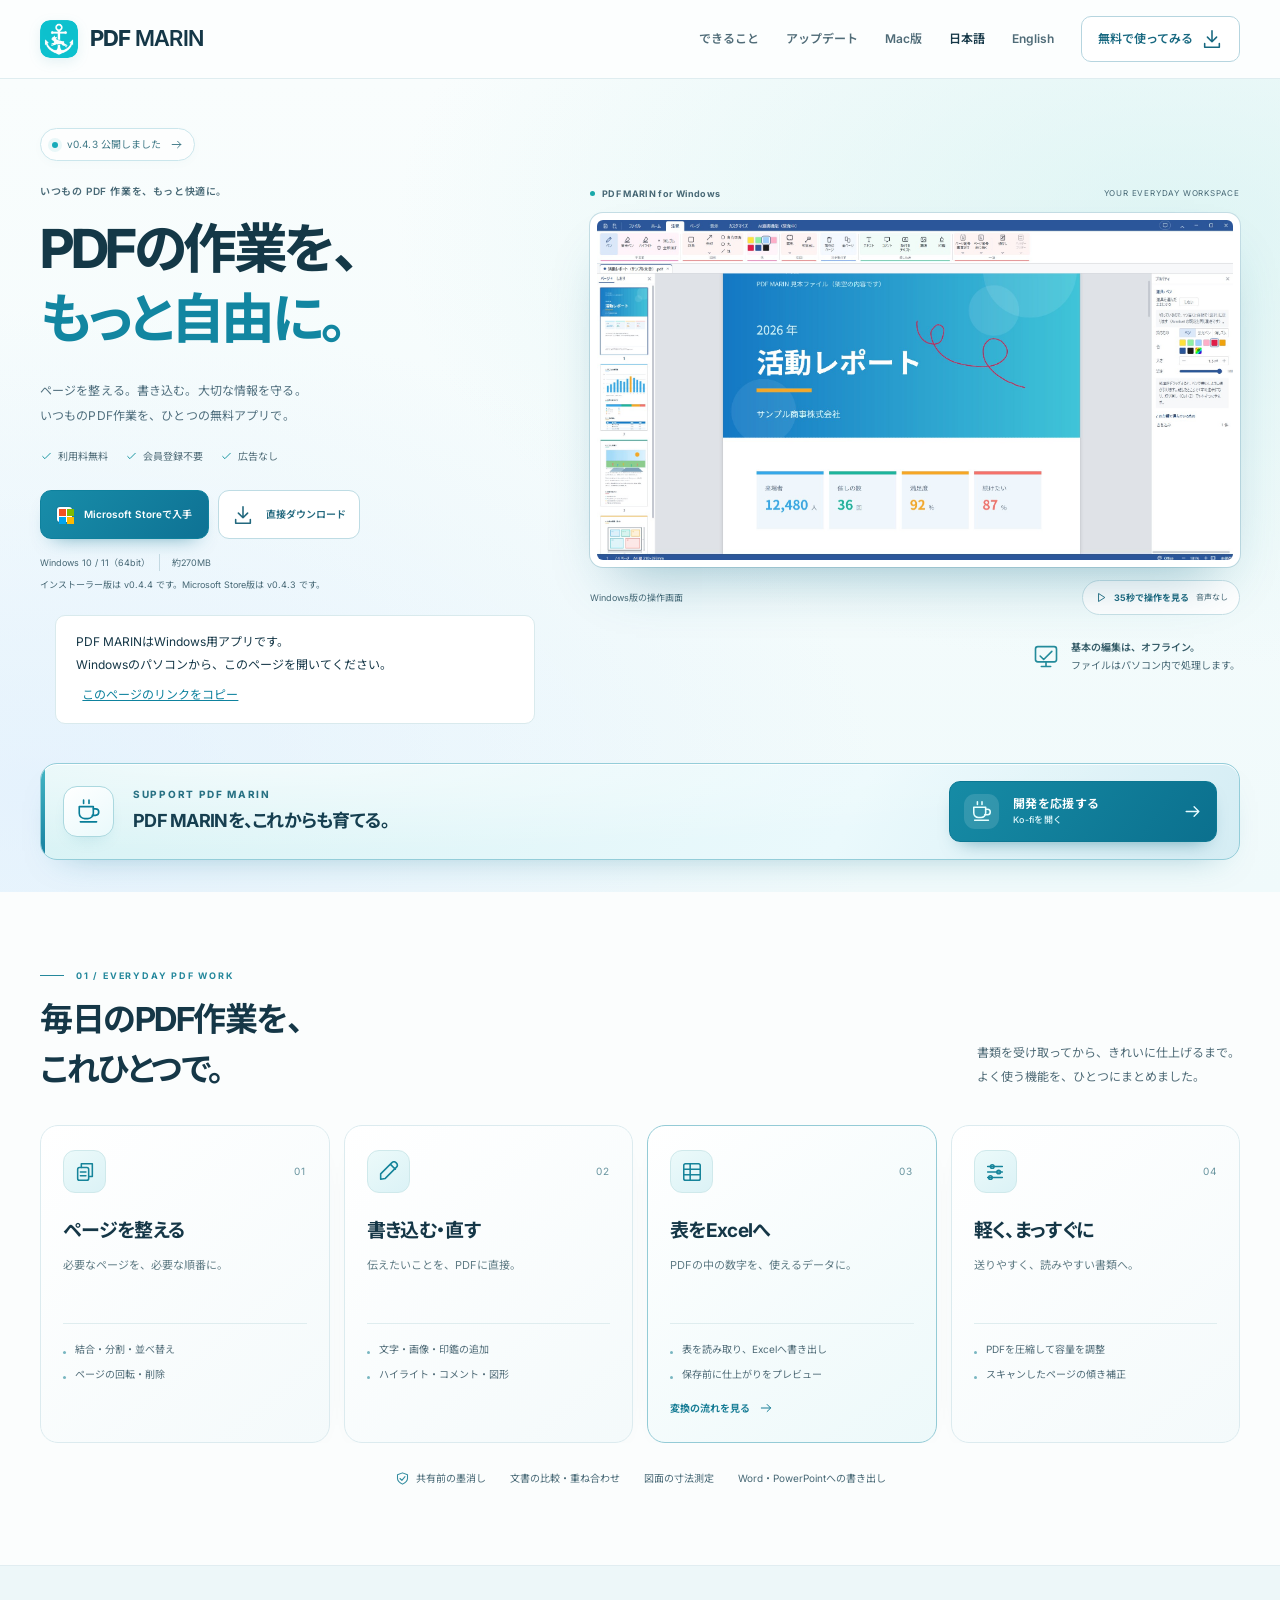
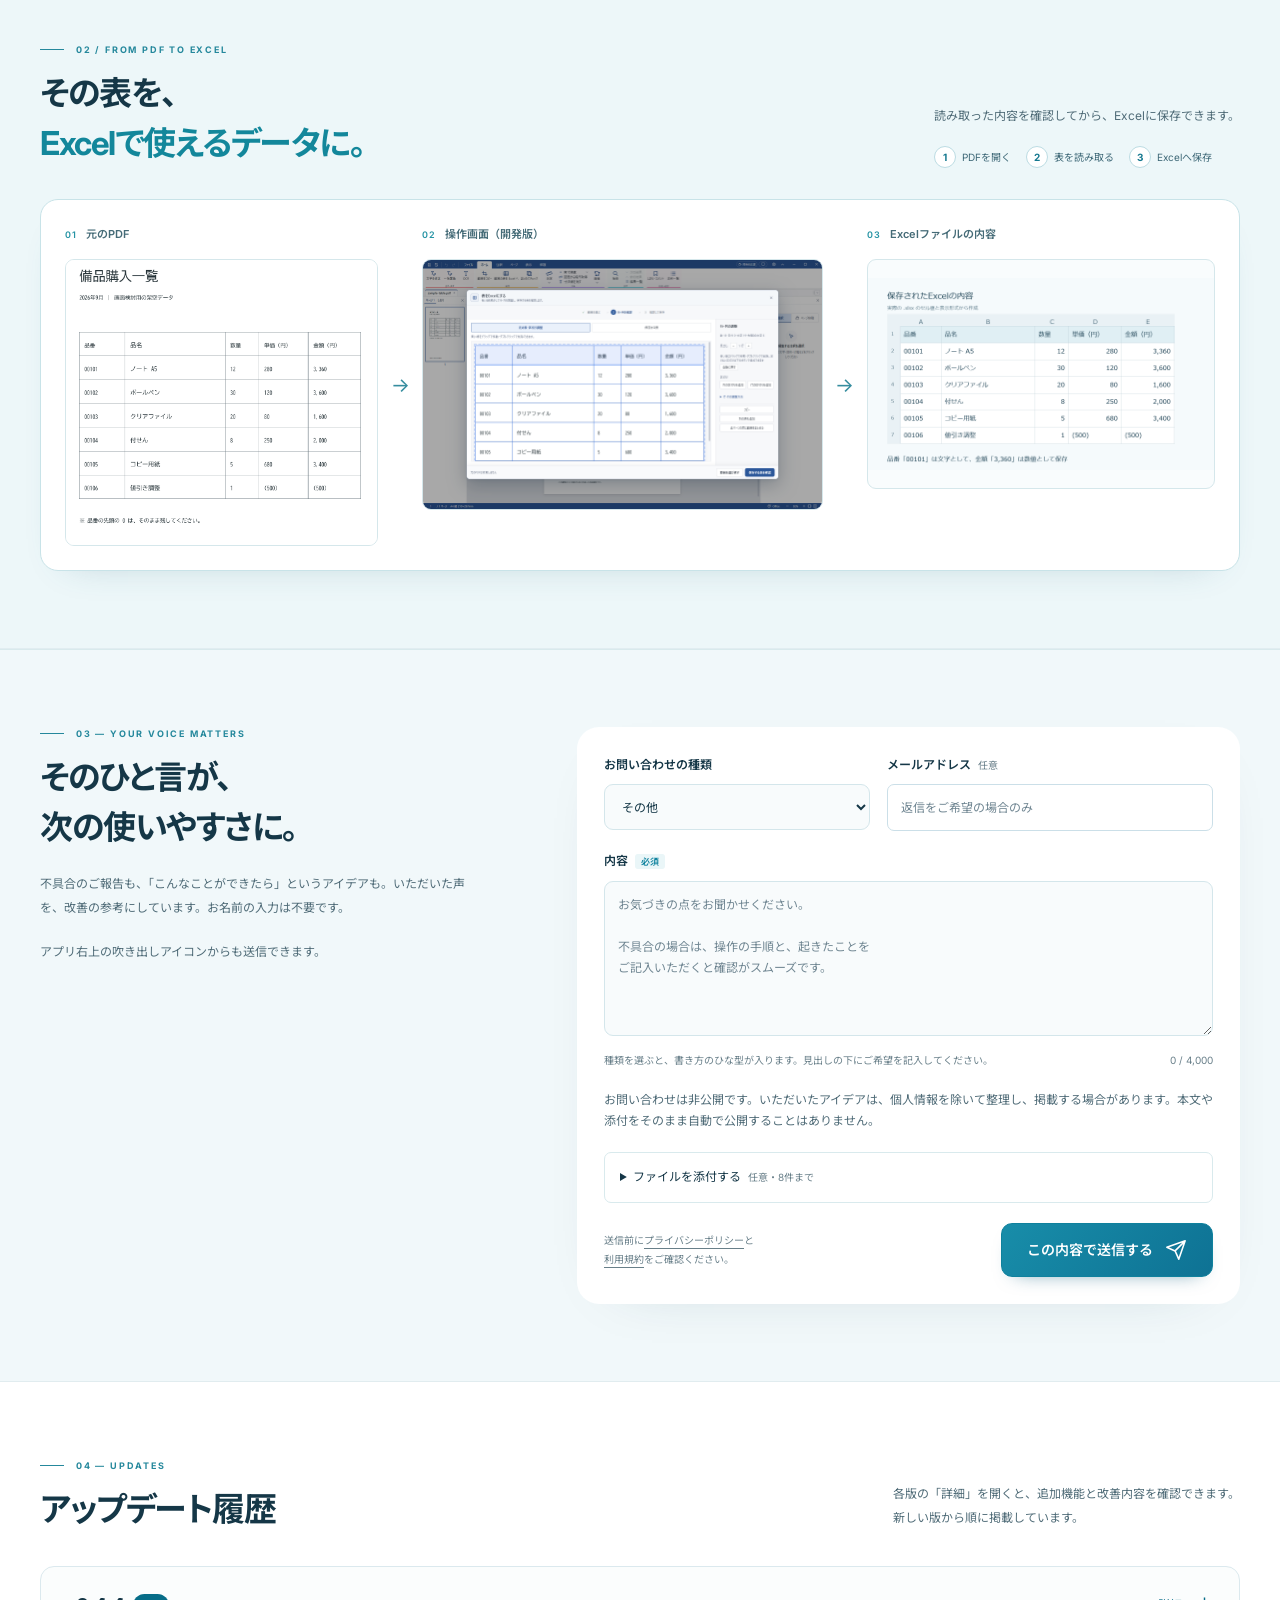
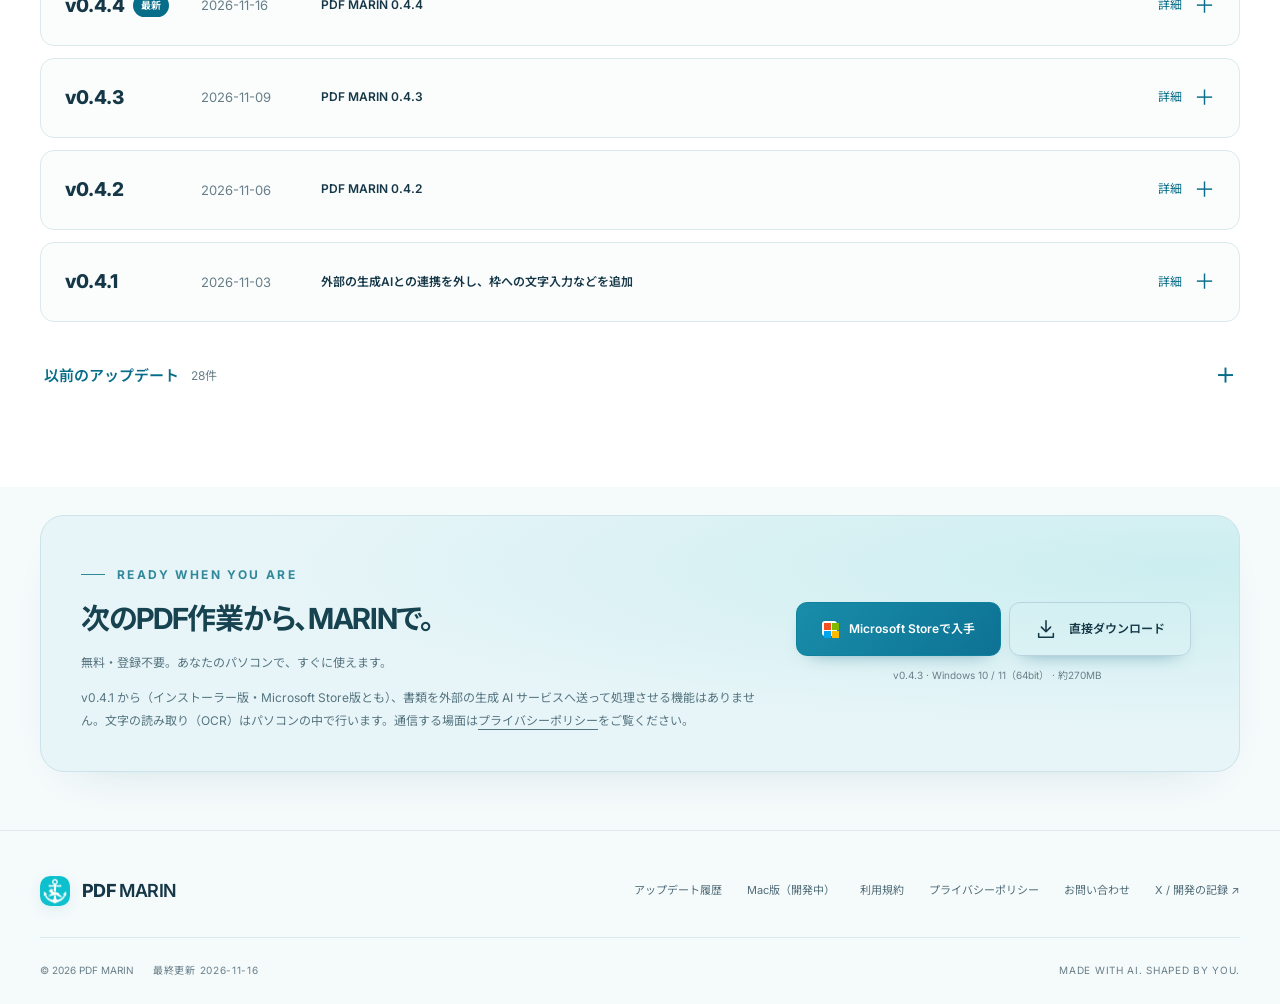
==== commit 89df1802: "v0.4.4 公開に合わせて版を上げる（ストア版は v0.4.3 のまま） Co-Authored-By: Claude Fable 5.1 <noreply@anthropic.com>" ====
--- a/index.html
+++ b/index.html
@@ -12,7 +12,7 @@
 <link rel="stylesheet" href="assets/ideas-selected.css?v=20261013-selected01">
 <link rel="stylesheet" href="assets/poll-x.css?v=20261014-poll01">
 <script type="application/ld+json">{"@context":"https://schema.org","@type":"WebSite","name":"PDF MARIN","alternateName":"PDFマリン","url":"https://pdf-marin.github.io/"}</script>
-<script type="application/ld+json">{"@context":"https://schema.org","@type":"SoftwareApplication","name":"PDF MARIN","applicationCategory":"BusinessApplication","operatingSystem":"Windows 10, Windows 11","softwareVersion":"0.4.3","description":"Windows用の無料PDF編集ソフト。ページの整理、注釈、墨消し、傾き補正、OCR文字層の削除、圧縮、図面の寸法測定、Office形式への書き出しに対応。基本的な編集はオフラインで使えます。","url":"https://pdf-marin.github.io/","downloadUrl":"https://github.com/pdf-marin/pdf-marin.github.io/releases/download/v0.4.3/PDF-MARIN-Setup-0.4.3.exe","installUrl":"https://github.com/pdf-marin/pdf-marin.github.io/releases/download/v0.4.3/PDF-MARIN-Setup-0.4.3.exe","image":"https://pdf-marin.github.io/assets/ogp.png","inLanguage":"ja","isAccessibleForFree":true,"offers":{"@type":"Offer","price":"0","priceCurrency":"JPY"},"featureList":["ページの結合・分割・並べ替え","回転・削除・PDF圧縮","パスワードの設定・解除、印刷","ページの傾きを直す（画像を再圧縮しません）","ハイライト・コメント・図形","文字・画像・印鑑の追加","文字の編集・検索、透かし","文字・画像の墨消し","OCRの文字を消す（不可視の文字層のみ）","文書の比較・重ね合わせ","同じ印の一括追加・寸法測定","画像・Office文書をPDFに","PDFをExcel・Word・PPTに","PNG・JPEGへの書き出し"]}</script>
+<script type="application/ld+json">{"@context":"https://schema.org","@type":"SoftwareApplication","name":"PDF MARIN","applicationCategory":"BusinessApplication","operatingSystem":"Windows 10, Windows 11","softwareVersion":"0.4.4","description":"Windows用の無料PDF編集ソフト。ページの整理、注釈、墨消し、傾き補正、OCR文字層の削除、圧縮、図面の寸法測定、Office形式への書き出しに対応。基本的な編集はオフラインで使えます。","url":"https://pdf-marin.github.io/","downloadUrl":"https://github.com/pdf-marin/pdf-marin.github.io/releases/download/v0.4.4/PDF-MARIN-Setup-0.4.4.exe","installUrl":"https://github.com/pdf-marin/pdf-marin.github.io/releases/download/v0.4.4/PDF-MARIN-Setup-0.4.4.exe","image":"https://pdf-marin.github.io/assets/ogp.png","inLanguage":"ja","isAccessibleForFree":true,"offers":{"@type":"Offer","price":"0","priceCurrency":"JPY"},"featureList":["ページの結合・分割・並べ替え","回転・削除・PDF圧縮","パスワードの設定・解除、印刷","ページの傾きを直す（画像を再圧縮しません）","ハイライト・コメント・図形","文字・画像・印鑑の追加","文字の編集・検索、透かし","文字・画像の墨消し","OCRの文字を消す（不可視の文字層のみ）","文書の比較・重ね合わせ","同じ印の一括追加・寸法測定","画像・Office文書をPDFに","PDFをExcel・Word・PPTに","PNG・JPEGへの書き出し"]}</script>
 <script defer src="https://cloud.umami.is/script.js" data-website-id="ff3cd968-cb06-4c96-aae5-15c2af2b2469"></script>
 <script defer src="assets/site.js?v=20261014-poll01"></script>
 <link rel="stylesheet" href="assets/refinement.css?v=20261015-public01">
@@ -27,13 +27,13 @@
 <main id="main">
 <section class="refined-hero" aria-labelledby="hero-title"><div class="wrap">
 <div class="hero-split"><div class="hero-copy">
-<a class="release-pill" href="#updates"><span class="status-dot"></span><span><span data-version>v0.4.3</span> 公開しました</span><svg class="icon" aria-hidden="true"><use href="#i-arrow"/></svg></a>
+<a class="release-pill" href="#updates"><span class="status-dot"></span><span><span data-version>v0.4.4</span> 公開しました</span><svg class="icon" aria-hidden="true"><use href="#i-arrow"/></svg></a>
 <p class="product-label">いつもの PDF 作業を、もっと快適に。</p>
 <h1 id="hero-title">PDFの作業を、<br><span>もっと自由に。</span></h1>
 <p class="hero-lead">ページを整える。書き込む。大切な情報を守る。<br>いつものPDF作業を、ひとつの無料アプリで。</p>
 <ul class="hero-assurance"><li><svg class="icon" aria-hidden="true"><use href="#i-check"/></svg>利用料無料</li><li><svg class="icon" aria-hidden="true"><use href="#i-check"/></svg>会員登録不要</li><li><svg class="icon" aria-hidden="true"><use href="#i-check"/></svg>広告なし</li></ul>
-<div class="hero-actions"><a data-store-link data-umami-event="store-open" class="btn store-primary" href="https://apps.microsoft.com/detail/9PM25X8RGJFT" target="_blank" rel="noopener noreferrer"><span class="microsoft-mark" aria-hidden="true"><i></i><i></i><i></i><i></i></span><span>Microsoft Storeで入手</span></a><a data-download data-web-download data-umami-event="installer-download" data-umami-event-version="0.4.3" class="btn direct-download" href="https://github.com/pdf-marin/pdf-marin.github.io/releases/download/v0.4.3/PDF-MARIN-Setup-0.4.3.exe"><svg class="icon" aria-hidden="true"><use href="#i-down"/></svg><span>直接ダウンロード</span></a></div>
-<div class="hero-meta"><span>Windows 10 / 11（64bit）</span><span data-size>約270MB</span></div><p class="hero-version">インストーラー版は v0.4.3 です。Microsoft Store版も v0.4.3 です。</p>
+<div class="hero-actions"><a data-store-link data-umami-event="store-open" class="btn store-primary" href="https://apps.microsoft.com/detail/9PM25X8RGJFT" target="_blank" rel="noopener noreferrer"><span class="microsoft-mark" aria-hidden="true"><i></i><i></i><i></i><i></i></span><span>Microsoft Storeで入手</span></a><a data-download data-web-download data-umami-event="installer-download" data-umami-event-version="0.4.4" class="btn direct-download" href="https://github.com/pdf-marin/pdf-marin.github.io/releases/download/v0.4.4/PDF-MARIN-Setup-0.4.4.exe"><svg class="icon" aria-hidden="true"><use href="#i-down"/></svg><span>直接ダウンロード</span></a></div>
+<div class="hero-meta"><span>Windows 10 / 11（64bit）</span><span data-size>約270MB</span></div><p class="hero-version">インストーラー版は v0.4.4 です。Microsoft Store版は v0.4.3 です。</p>
 <div class="pcnote" id="pcnote" hidden><p>PDF MARINはWindows用アプリです。<br>Windowsのパソコンから、このページを開いてください。</p><button id="copylink" type="button">このページのリンクをコピー</button><p id="copydone" role="status" hidden>リンクをコピーしました。</p></div>
 </div>
 <div class="product-showcase"><div class="showcase-topline"><span><i></i>PDF MARIN for Windows</span><span>YOUR EVERYDAY WORKSPACE</span></div><div class="product-frame"><img class="product-shot" src="assets/shots/home.jpg" alt="PDF MARINでサンプルの活動レポートを開き、注釈を加えたWindows版の操作画面" width="1919" height="1025" fetchpriority="high"></div><div class="showcase-bottom"><span>Windows版の操作画面</span><button class="demo-trigger" type="button" data-video><svg class="icon" aria-hidden="true"><use href="#i-play"/></svg>35秒で操作を見る <span>音声なし</span></button></div><div class="showcase-note"><svg class="icon" aria-hidden="true"><use href="#i-offline"/></svg><span><strong>基本の編集は、オフライン。</strong><br>ファイルはパソコン内で処理します。</span></div></div>
@@ -59,8 +59,10 @@
 <!-- UPDATES:BEGIN -->
 <section class="section updates" id="updates" aria-labelledby="updates-title"><div class="wrap">
 <div class="section-head"><div><p class="eyebrow">04 — UPDATES</p><h2 id="updates-title">アップデート履歴</h2></div><p class="section-desc">各版の「詳細」を開くと、追加機能と改善内容を確認できます。<br>新しい版から順に掲載しています。</p></div>
-<div class="release-list"><details class="release-entry" id="release-0.4.3">
-<summary><span class="release-version">v0.4.3<span class="release-badge">最新</span></span><time datetime="2026-11-09">2026-11-09</time><span class="release-title">PDF MARIN 0.4.3</span><span class="release-toggle">詳細<span aria-hidden="true">＋</span></span></summary>
+<div class="release-list"><details class="release-entry" id="release-0.4.4">
+<summary><span class="release-version">v0.4.4<span class="release-badge">最新</span></span><time datetime="2026-11-16">2026-11-16</time><span class="release-title">PDF MARIN 0.4.4</span><span class="release-toggle">詳細<span aria-hidden="true">＋</span></span></summary>
+<div class="release-notes"><p>下のファイルタブとmy注釈のドックを作り直し、プレゼンモードに帯の自由移動・スポットライト・ぼかし・ペン・拡大・全ページの一覧・持ち時間・発表者メモを加えました。文字や図面の四角へのリンク、フローチャートの［＋］で次の箱、重ねて比較の自動合わせと違いの一覧、段落の縦中横・箇条の印、寸法値を線に沿わせる機能、傾き補正の［他のソフトでもくっきり］、焼き込みの「_確定」保存も加えました。大きいファイルの結合とメモリの使い方を改善し、墨消し・文字の書き換え・印刷・更新など多くの不具合を直しました。0.4.3 をお使いの方は、更新のお知らせで［今すぐ更新］を選んでください。</p><p>インストーラー版は v0.4.4（約270MB）です。Microsoft Store版は v0.4.3 です（v0.4.4 はこのあと審査に出します）。</p><a class="release-source" href="https://github.com/pdf-marin/pdf-marin.github.io/releases/tag/v0.4.4" target="_blank" rel="noopener noreferrer">GitHubの公開記録を見る <span aria-hidden="true">↗</span></a></div></details><details class="release-entry" id="release-0.4.3">
+<summary><span class="release-version">v0.4.3</span><time datetime="2026-11-09">2026-11-09</time><span class="release-title">PDF MARIN 0.4.3</span><span class="release-toggle">詳細<span aria-hidden="true">＋</span></span></summary>
 <div class="release-notes"><p>設定画面を作り直し、8つの分類から探せるようにしました。言語の切り替えは［設定］→［見た目と着せ替え］に移り、アクセント色・背景の絵・字の大きさも選べます。プレゼンモード（F5）は全画面で始まり、右長押しのクイックサークルでレーザーや丸を選べます。発表者の画面ではメモや次のページを見られます。my注釈ボックスには［最近使った］タブ、ドック表示、窓の外への配置を追加しました。ネットワーク上（NAS）の PDF は止まらずに開いて上書き保存できるようにしました。完了のお知らせを減らし、墨消しの消し残しや印刷のはみ出しなど大事な知らせだけを残すようにしました。印刷画面の説明を短くし、電子署名の無い PDF では［電子署名］を灰色にして理由を表示します。</p><p>インストーラー版は v0.4.3（約270MB）です。Microsoft Store版も v0.4.3 です。</p><a class="release-source" href="https://github.com/pdf-marin/pdf-marin.github.io/releases/tag/v0.4.3" target="_blank" rel="noopener noreferrer">GitHubの公開記録を見る <span aria-hidden="true">↗</span></a></div></details><details class="release-entry" id="release-0.4.2">
 <summary><span class="release-version">v0.4.2</span><time datetime="2026-11-06">2026-11-06</time><span class="release-title">PDF MARIN 0.4.2</span><span class="release-toggle">詳細<span aria-hidden="true">＋</span></span></summary>
 <div class="release-notes"><p>内蔵の外部生成AI連携を撤去しました。ローカルOCR・翻訳と汎用MCP接続は引き続き利用できます。本文編集の道具箱の配置と追加設定の開閉を修正し、段落編集を開けない場合の案内を改善しました。PDF読込時のタブ切替や一部のファイル情報取得失敗への対処、開けなかった場合の通知を改善しました。印刷画面では2つの印刷方法と、利用できない場合の理由を分かりやすくしました。</p><p>インストーラー版は v0.4.2（約269MB）です。Microsoft Store版は v0.4.1 です。</p><a class="release-source" href="https://github.com/pdf-marin/pdf-marin.github.io/releases/tag/v0.4.2" target="_blank" rel="noopener noreferrer">GitHubの公開記録を見る <span aria-hidden="true">↗</span></a></div></details>
@@ -350,8 +352,8 @@
 </div></section>
 <!-- UPDATES:END -->
 
-<section class="download-section" id="download"><div class="wrap"><div class="download-panel"><div><p class="eyebrow">READY WHEN YOU ARE</p><h2>次のPDF作業から、MARINで。</h2><p>無料・登録不要。あなたのパソコンで、すぐに使えます。</p><p>v0.4.1 から（インストーラー版・Microsoft Store版とも）、書類を外部の生成 AI サービスへ送って処理させる機能はありません。文字の読み取り（OCR）はパソコンの中で行います。通信する場面は<a href="privacy.html">プライバシーポリシー</a>をご覧ください。</p></div><div class="download-actions"><a data-store-link data-umami-event="store-open" class="btn store-primary" href="https://apps.microsoft.com/detail/9PM25X8RGJFT" target="_blank" rel="noopener noreferrer"><span class="microsoft-mark" aria-hidden="true"><i></i><i></i><i></i><i></i></span>Microsoft Storeで入手</a><a data-download data-web-download data-umami-event="installer-download" data-umami-event-version="0.4.3" class="btn secondary" href="https://github.com/pdf-marin/pdf-marin.github.io/releases/download/v0.4.3/PDF-MARIN-Setup-0.4.3.exe"><svg class="icon" aria-hidden="true"><use href="#i-down"/></svg>直接ダウンロード</a><small><span data-version>v0.4.3</span> · Windows 10 / 11（64bit） · <span data-size>約270MB</span></small></div></div></div></section>
+<section class="download-section" id="download"><div class="wrap"><div class="download-panel"><div><p class="eyebrow">READY WHEN YOU ARE</p><h2>次のPDF作業から、MARINで。</h2><p>無料・登録不要。あなたのパソコンで、すぐに使えます。</p><p>v0.4.1 から（インストーラー版・Microsoft Store版とも）、書類を外部の生成 AI サービスへ送って処理させる機能はありません。文字の読み取り（OCR）はパソコンの中で行います。通信する場面は<a href="privacy.html">プライバシーポリシー</a>をご覧ください。</p></div><div class="download-actions"><a data-store-link data-umami-event="store-open" class="btn store-primary" href="https://apps.microsoft.com/detail/9PM25X8RGJFT" target="_blank" rel="noopener noreferrer"><span class="microsoft-mark" aria-hidden="true"><i></i><i></i><i></i><i></i></span>Microsoft Storeで入手</a><a data-download data-web-download data-umami-event="installer-download" data-umami-event-version="0.4.4" class="btn secondary" href="https://github.com/pdf-marin/pdf-marin.github.io/releases/download/v0.4.4/PDF-MARIN-Setup-0.4.4.exe"><svg class="icon" aria-hidden="true"><use href="#i-down"/></svg>直接ダウンロード</a><small><span data-version>v0.4.4</span> · Windows 10 / 11（64bit） · <span data-size>約270MB</span></small></div></div></div></section>
 </main>
-<footer class="site-footer"><div class="wrap"><div class="footer-main"><a class="brand" href="./" aria-label="PDF MARIN ホーム"><img src="assets/icon-256.png" width="36" height="36" alt=""><span>PDF <span>MARIN</span></span></a><nav class="footer-links" aria-label="フッターメニュー"><a href="#updates">アップデート履歴</a><a href="mac.html">Mac版（開発中）</a><a href="terms.html">利用規約</a><a href="privacy.html">プライバシーポリシー</a><a href="#report">お問い合わせ</a><a href="https://x.com/PDFMARIN" target="_blank" rel="noopener noreferrer">X / 開発の記録 ↗</a></nav></div><div class="footer-bottom"><span>© 2026 PDF MARIN <span style="margin-left:16px">最終更新 <time id="siteupdated" datetime="2026-11-09">2026-11-09</time></span></span><span>MADE WITH AI. SHAPED BY YOU.</span></div></div></footer>
+<footer class="site-footer"><div class="wrap"><div class="footer-main"><a class="brand" href="./" aria-label="PDF MARIN ホーム"><img src="assets/icon-256.png" width="36" height="36" alt=""><span>PDF <span>MARIN</span></span></a><nav class="footer-links" aria-label="フッターメニュー"><a href="#updates">アップデート履歴</a><a href="mac.html">Mac版（開発中）</a><a href="terms.html">利用規約</a><a href="privacy.html">プライバシーポリシー</a><a href="#report">お問い合わせ</a><a href="https://x.com/PDFMARIN" target="_blank" rel="noopener noreferrer">X / 開発の記録 ↗</a></nav></div><div class="footer-bottom"><span>© 2026 PDF MARIN <span style="margin-left:16px">最終更新 <time id="siteupdated" datetime="2026-11-16">2026-11-16</time></span></span><span>MADE WITH AI. SHAPED BY YOU.</span></div></div></footer>
 <dialog class="media-dialog refinement-dialog" id="media-dialog" aria-labelledby="dialog-title"><div class="dialog-bar"><p id="dialog-title">PDF MARINの操作デモ</p><button class="dialog-close" type="button" aria-label="閉じる"><svg class="icon" aria-hidden="true"><use href="#i-close"/></svg></button></div><video id="dialog-video" controls playsinline preload="none" hidden></video></dialog>
 </body></html>
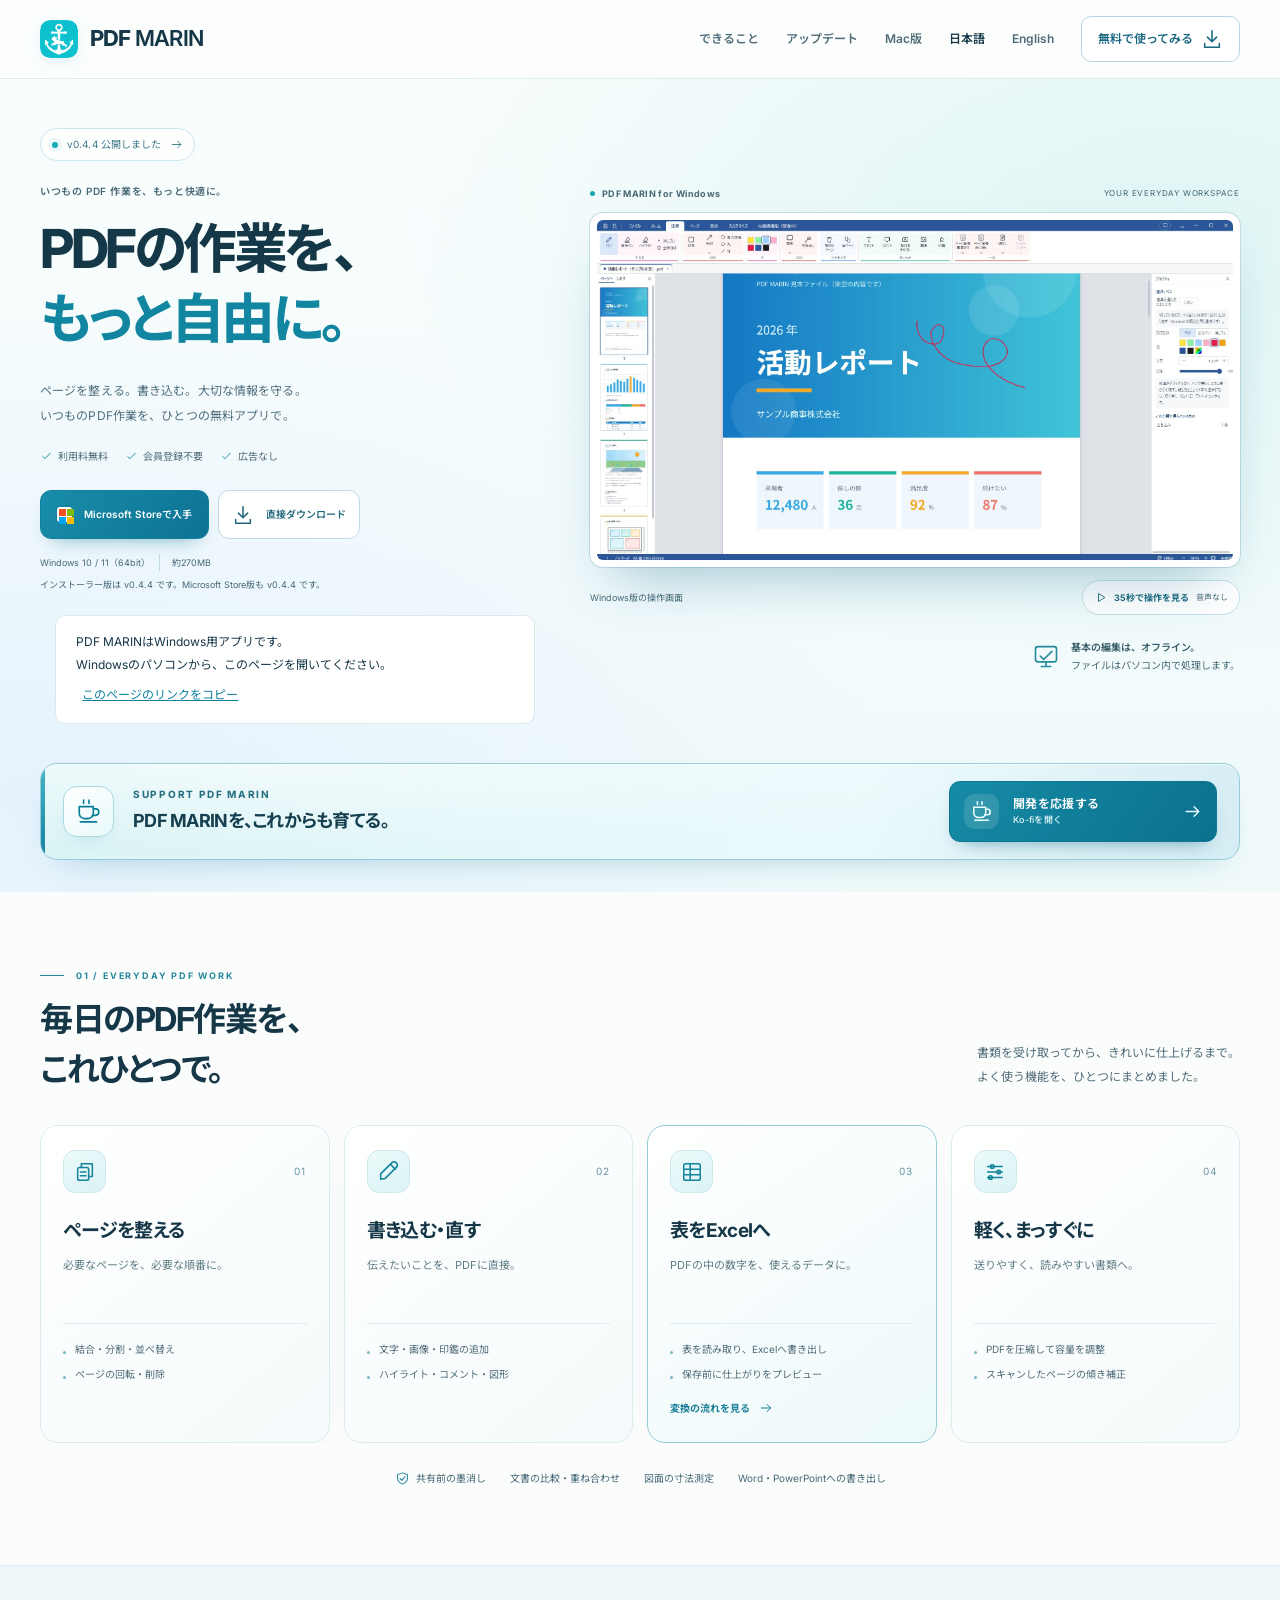
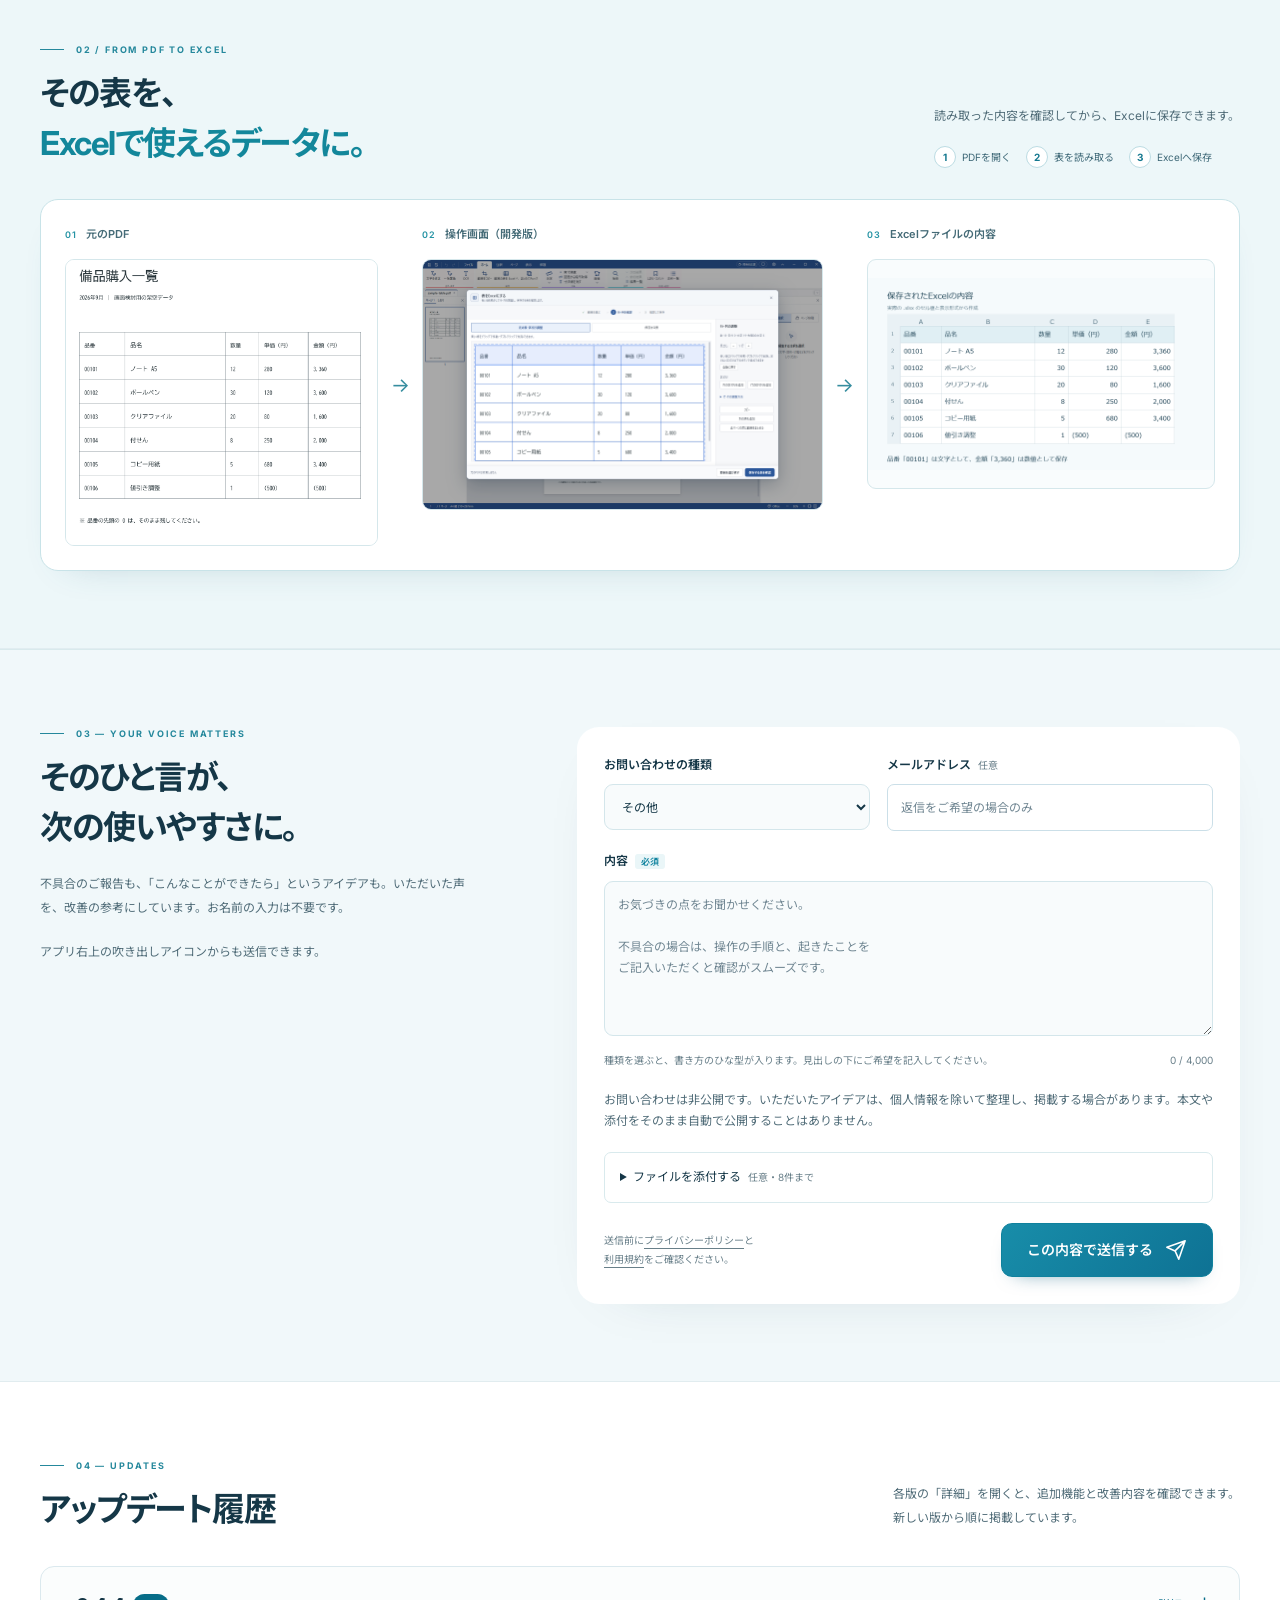
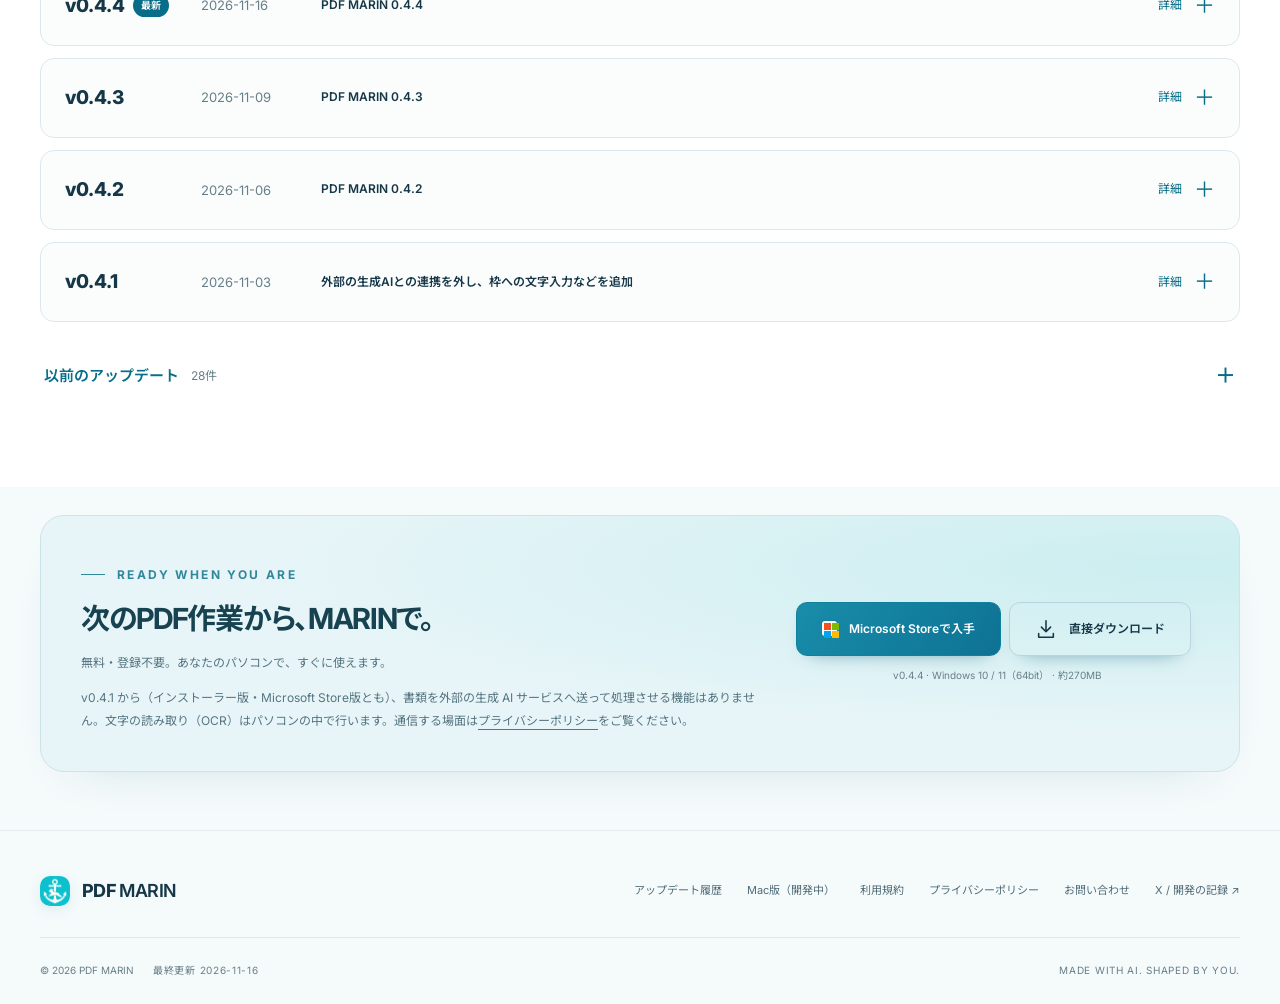
==== commit 2fc0ecaf: "ストア版も v0.4.4 に（審査通過・公開開始） Co-Authored-By: Claude Fable 5.1 <noreply@anthropic.com>" ====
--- a/index.html
+++ b/index.html
@@ -33,7 +33,7 @@
 <p class="hero-lead">ページを整える。書き込む。大切な情報を守る。<br>いつものPDF作業を、ひとつの無料アプリで。</p>
 <ul class="hero-assurance"><li><svg class="icon" aria-hidden="true"><use href="#i-check"/></svg>利用料無料</li><li><svg class="icon" aria-hidden="true"><use href="#i-check"/></svg>会員登録不要</li><li><svg class="icon" aria-hidden="true"><use href="#i-check"/></svg>広告なし</li></ul>
 <div class="hero-actions"><a data-store-link data-umami-event="store-open" class="btn store-primary" href="https://apps.microsoft.com/detail/9PM25X8RGJFT" target="_blank" rel="noopener noreferrer"><span class="microsoft-mark" aria-hidden="true"><i></i><i></i><i></i><i></i></span><span>Microsoft Storeで入手</span></a><a data-download data-web-download data-umami-event="installer-download" data-umami-event-version="0.4.4" class="btn direct-download" href="https://github.com/pdf-marin/pdf-marin.github.io/releases/download/v0.4.4/PDF-MARIN-Setup-0.4.4.exe"><svg class="icon" aria-hidden="true"><use href="#i-down"/></svg><span>直接ダウンロード</span></a></div>
-<div class="hero-meta"><span>Windows 10 / 11（64bit）</span><span data-size>約270MB</span></div><p class="hero-version">インストーラー版は v0.4.4 です。Microsoft Store版は v0.4.3 です。</p>
+<div class="hero-meta"><span>Windows 10 / 11（64bit）</span><span data-size>約270MB</span></div><p class="hero-version">インストーラー版は v0.4.4 です。Microsoft Store版も v0.4.4 です。</p>
 <div class="pcnote" id="pcnote" hidden><p>PDF MARINはWindows用アプリです。<br>Windowsのパソコンから、このページを開いてください。</p><button id="copylink" type="button">このページのリンクをコピー</button><p id="copydone" role="status" hidden>リンクをコピーしました。</p></div>
 </div>
 <div class="product-showcase"><div class="showcase-topline"><span><i></i>PDF MARIN for Windows</span><span>YOUR EVERYDAY WORKSPACE</span></div><div class="product-frame"><img class="product-shot" src="assets/shots/home.jpg" alt="PDF MARINでサンプルの活動レポートを開き、注釈を加えたWindows版の操作画面" width="1919" height="1025" fetchpriority="high"></div><div class="showcase-bottom"><span>Windows版の操作画面</span><button class="demo-trigger" type="button" data-video><svg class="icon" aria-hidden="true"><use href="#i-play"/></svg>35秒で操作を見る <span>音声なし</span></button></div><div class="showcase-note"><svg class="icon" aria-hidden="true"><use href="#i-offline"/></svg><span><strong>基本の編集は、オフライン。</strong><br>ファイルはパソコン内で処理します。</span></div></div>
@@ -61,7 +61,7 @@
 <div class="section-head"><div><p class="eyebrow">04 — UPDATES</p><h2 id="updates-title">アップデート履歴</h2></div><p class="section-desc">各版の「詳細」を開くと、追加機能と改善内容を確認できます。<br>新しい版から順に掲載しています。</p></div>
 <div class="release-list"><details class="release-entry" id="release-0.4.4">
 <summary><span class="release-version">v0.4.4<span class="release-badge">最新</span></span><time datetime="2026-11-16">2026-11-16</time><span class="release-title">PDF MARIN 0.4.4</span><span class="release-toggle">詳細<span aria-hidden="true">＋</span></span></summary>
-<div class="release-notes"><p>下のファイルタブとmy注釈のドックを作り直し、プレゼンモードに帯の自由移動・スポットライト・ぼかし・ペン・拡大・全ページの一覧・持ち時間・発表者メモを加えました。文字や図面の四角へのリンク、フローチャートの［＋］で次の箱、重ねて比較の自動合わせと違いの一覧、段落の縦中横・箇条の印、寸法値を線に沿わせる機能、傾き補正の［他のソフトでもくっきり］、焼き込みの「_確定」保存も加えました。大きいファイルの結合とメモリの使い方を改善し、墨消し・文字の書き換え・印刷・更新など多くの不具合を直しました。0.4.3 をお使いの方は、更新のお知らせで［今すぐ更新］を選んでください。</p><p>インストーラー版は v0.4.4（約270MB）です。Microsoft Store版は v0.4.3 です（v0.4.4 はこのあと審査に出します）。</p><a class="release-source" href="https://github.com/pdf-marin/pdf-marin.github.io/releases/tag/v0.4.4" target="_blank" rel="noopener noreferrer">GitHubの公開記録を見る <span aria-hidden="true">↗</span></a></div></details><details class="release-entry" id="release-0.4.3">
+<div class="release-notes"><p>下のファイルタブとmy注釈のドックを作り直し、プレゼンモードに帯の自由移動・スポットライト・ぼかし・ペン・拡大・全ページの一覧・持ち時間・発表者メモを加えました。文字や図面の四角へのリンク、フローチャートの［＋］で次の箱、重ねて比較の自動合わせと違いの一覧、段落の縦中横・箇条の印、寸法値を線に沿わせる機能、傾き補正の［他のソフトでもくっきり］、焼き込みの「_確定」保存も加えました。大きいファイルの結合とメモリの使い方を改善し、墨消し・文字の書き換え・印刷・更新など多くの不具合を直しました。0.4.3 をお使いの方は、更新のお知らせで［今すぐ更新］を選んでください。</p><p>インストーラー版は v0.4.4（約270MB）です。Microsoft Store版も v0.4.4 です。</p><a class="release-source" href="https://github.com/pdf-marin/pdf-marin.github.io/releases/tag/v0.4.4" target="_blank" rel="noopener noreferrer">GitHubの公開記録を見る <span aria-hidden="true">↗</span></a></div></details><details class="release-entry" id="release-0.4.3">
 <summary><span class="release-version">v0.4.3</span><time datetime="2026-11-09">2026-11-09</time><span class="release-title">PDF MARIN 0.4.3</span><span class="release-toggle">詳細<span aria-hidden="true">＋</span></span></summary>
 <div class="release-notes"><p>設定画面を作り直し、8つの分類から探せるようにしました。言語の切り替えは［設定］→［見た目と着せ替え］に移り、アクセント色・背景の絵・字の大きさも選べます。プレゼンモード（F5）は全画面で始まり、右長押しのクイックサークルでレーザーや丸を選べます。発表者の画面ではメモや次のページを見られます。my注釈ボックスには［最近使った］タブ、ドック表示、窓の外への配置を追加しました。ネットワーク上（NAS）の PDF は止まらずに開いて上書き保存できるようにしました。完了のお知らせを減らし、墨消しの消し残しや印刷のはみ出しなど大事な知らせだけを残すようにしました。印刷画面の説明を短くし、電子署名の無い PDF では［電子署名］を灰色にして理由を表示します。</p><p>インストーラー版は v0.4.3（約270MB）です。Microsoft Store版も v0.4.3 です。</p><a class="release-source" href="https://github.com/pdf-marin/pdf-marin.github.io/releases/tag/v0.4.3" target="_blank" rel="noopener noreferrer">GitHubの公開記録を見る <span aria-hidden="true">↗</span></a></div></details><details class="release-entry" id="release-0.4.2">
 <summary><span class="release-version">v0.4.2</span><time datetime="2026-11-06">2026-11-06</time><span class="release-title">PDF MARIN 0.4.2</span><span class="release-toggle">詳細<span aria-hidden="true">＋</span></span></summary>
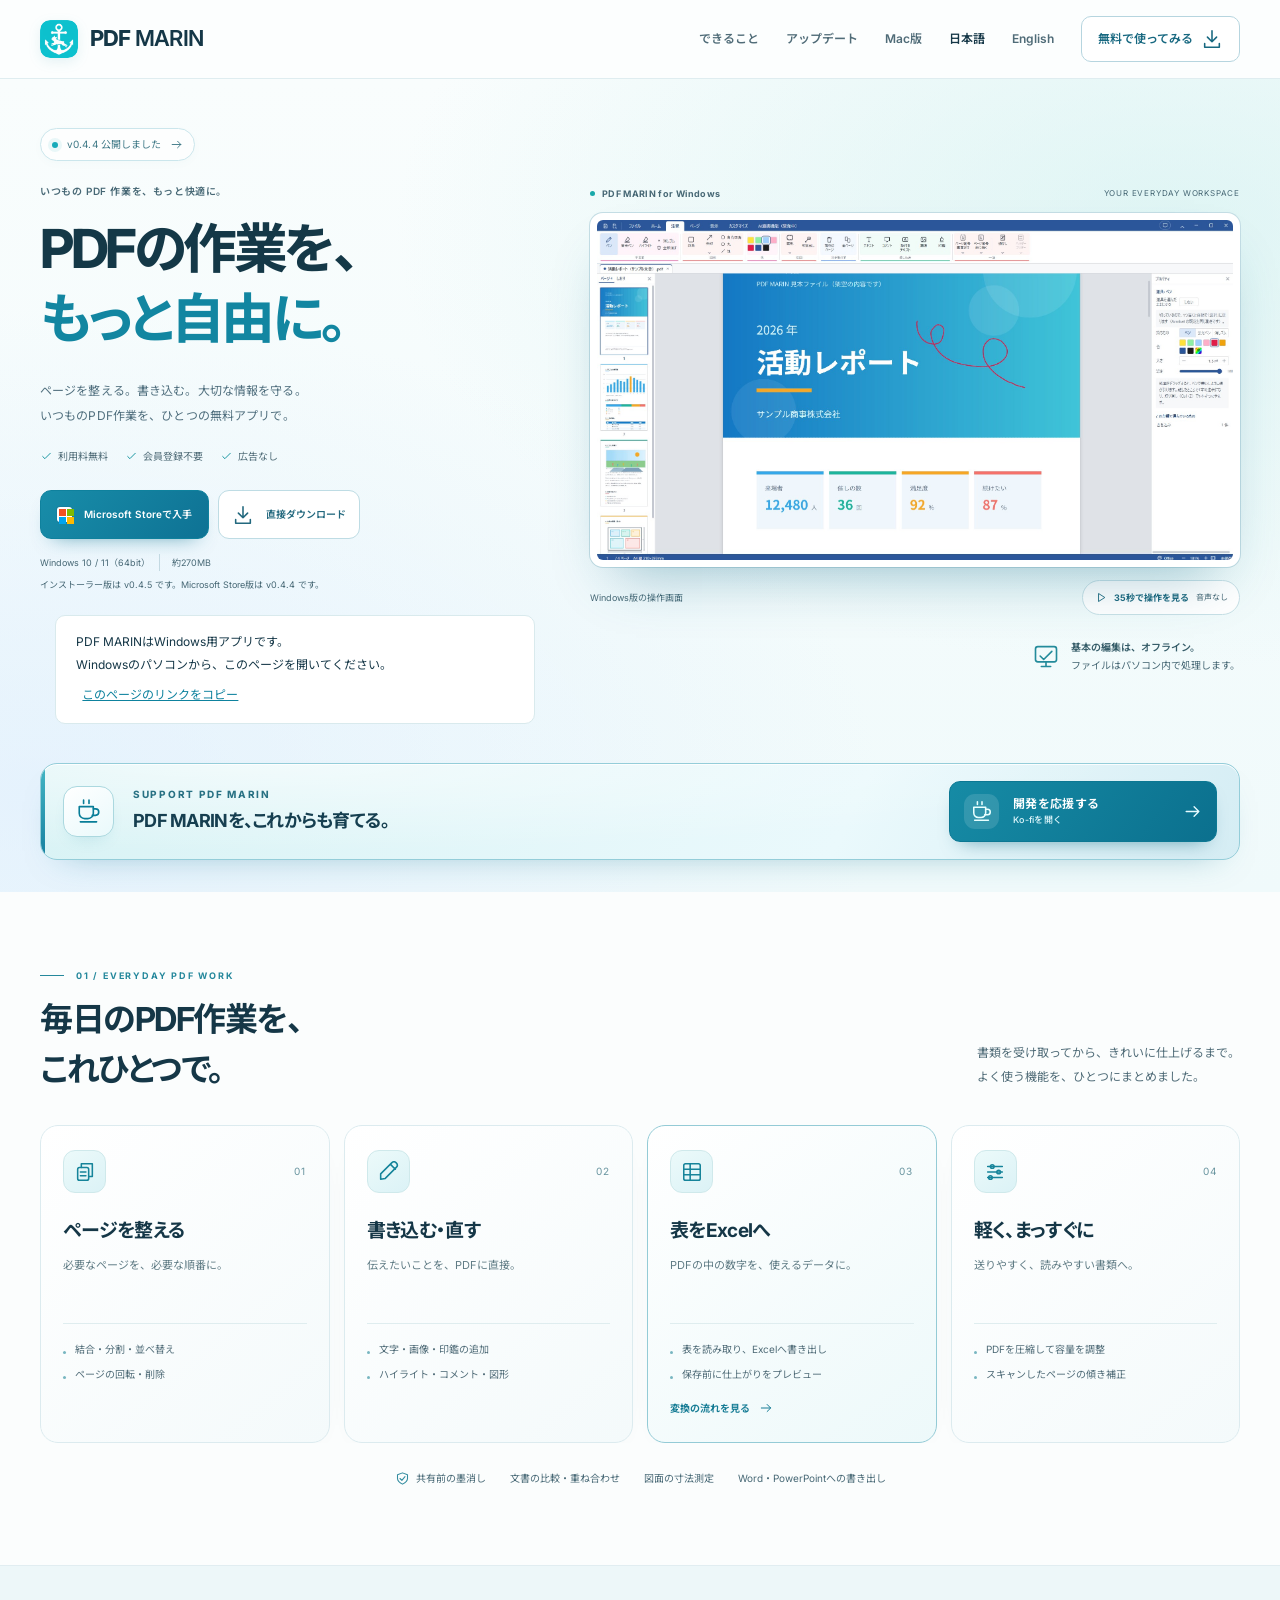
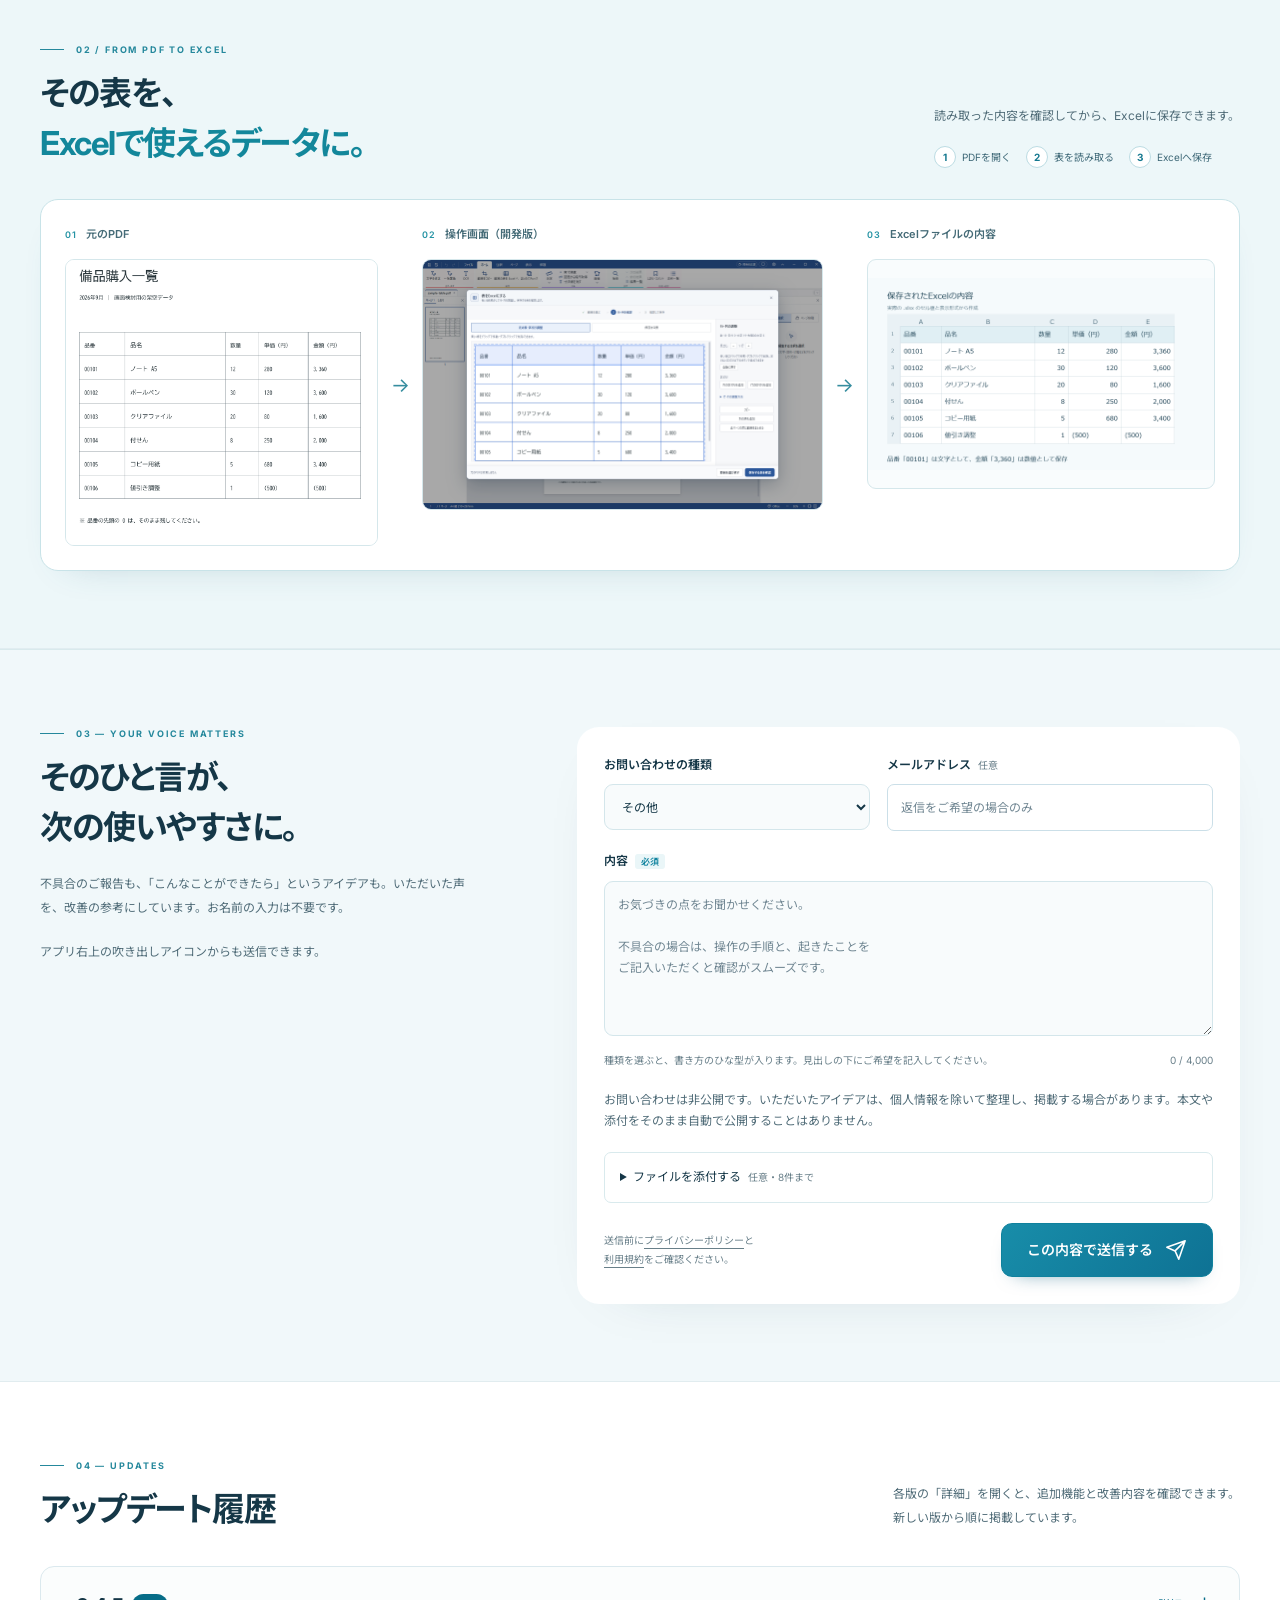
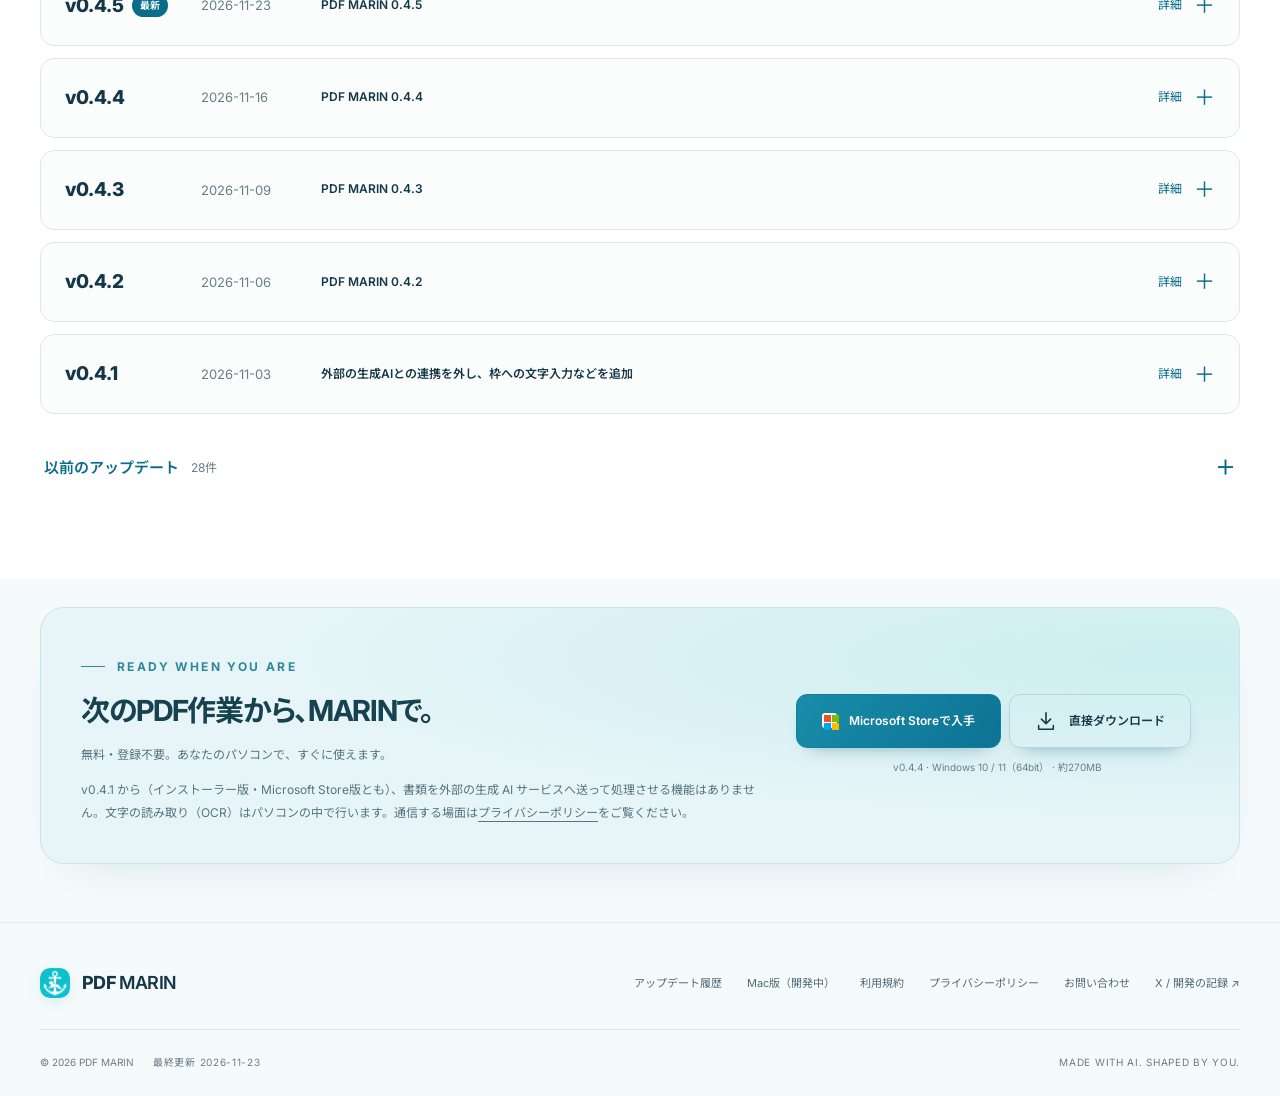
==== commit 9ea53ed9: "v0.4.5 を公開（インストーラー版） Co-Authored-By: Claude Fable 5.1 <noreply@anthropic.com>" ====
--- a/index.html
+++ b/index.html
@@ -12,7 +12,7 @@
 <link rel="stylesheet" href="assets/ideas-selected.css?v=20261013-selected01">
 <link rel="stylesheet" href="assets/poll-x.css?v=20261014-poll01">
 <script type="application/ld+json">{"@context":"https://schema.org","@type":"WebSite","name":"PDF MARIN","alternateName":"PDFマリン","url":"https://pdf-marin.github.io/"}</script>
-<script type="application/ld+json">{"@context":"https://schema.org","@type":"SoftwareApplication","name":"PDF MARIN","applicationCategory":"BusinessApplication","operatingSystem":"Windows 10, Windows 11","softwareVersion":"0.4.4","description":"Windows用の無料PDF編集ソフト。ページの整理、注釈、墨消し、傾き補正、OCR文字層の削除、圧縮、図面の寸法測定、Office形式への書き出しに対応。基本的な編集はオフラインで使えます。","url":"https://pdf-marin.github.io/","downloadUrl":"https://github.com/pdf-marin/pdf-marin.github.io/releases/download/v0.4.4/PDF-MARIN-Setup-0.4.4.exe","installUrl":"https://github.com/pdf-marin/pdf-marin.github.io/releases/download/v0.4.4/PDF-MARIN-Setup-0.4.4.exe","image":"https://pdf-marin.github.io/assets/ogp.png","inLanguage":"ja","isAccessibleForFree":true,"offers":{"@type":"Offer","price":"0","priceCurrency":"JPY"},"featureList":["ページの結合・分割・並べ替え","回転・削除・PDF圧縮","パスワードの設定・解除、印刷","ページの傾きを直す（画像を再圧縮しません）","ハイライト・コメント・図形","文字・画像・印鑑の追加","文字の編集・検索、透かし","文字・画像の墨消し","OCRの文字を消す（不可視の文字層のみ）","文書の比較・重ね合わせ","同じ印の一括追加・寸法測定","画像・Office文書をPDFに","PDFをExcel・Word・PPTに","PNG・JPEGへの書き出し"]}</script>
+<script type="application/ld+json">{"@context":"https://schema.org","@type":"SoftwareApplication","name":"PDF MARIN","applicationCategory":"BusinessApplication","operatingSystem":"Windows 10, Windows 11","softwareVersion":"0.4.5","description":"Windows用の無料PDF編集ソフト。ページの整理、注釈、墨消し、傾き補正、OCR文字層の削除、圧縮、図面の寸法測定、Office形式への書き出しに対応。基本的な編集はオフラインで使えます。","url":"https://pdf-marin.github.io/","downloadUrl":"https://github.com/pdf-marin/pdf-marin.github.io/releases/download/v0.4.5/PDF-MARIN-Setup-0.4.5.exe","installUrl":"https://github.com/pdf-marin/pdf-marin.github.io/releases/download/v0.4.5/PDF-MARIN-Setup-0.4.5.exe","image":"https://pdf-marin.github.io/assets/ogp.png","inLanguage":"ja","isAccessibleForFree":true,"offers":{"@type":"Offer","price":"0","priceCurrency":"JPY"},"featureList":["ページの結合・分割・並べ替え","回転・削除・PDF圧縮","パスワードの設定・解除、印刷","ページの傾きを直す（画像を再圧縮しません）","ハイライト・コメント・図形","文字・画像・印鑑の追加","文字の編集・検索、透かし","文字・画像の墨消し","OCRの文字を消す（不可視の文字層のみ）","文書の比較・重ね合わせ","同じ印の一括追加・寸法測定","画像・Office文書をPDFに","PDFをExcel・Word・PPTに","PNG・JPEGへの書き出し"]}</script>
 <script defer src="https://cloud.umami.is/script.js" data-website-id="ff3cd968-cb06-4c96-aae5-15c2af2b2469"></script>
 <script defer src="assets/site.js?v=20261014-poll01"></script>
 <link rel="stylesheet" href="assets/refinement.css?v=20261015-public01">
@@ -27,13 +27,13 @@
 <main id="main">
 <section class="refined-hero" aria-labelledby="hero-title"><div class="wrap">
 <div class="hero-split"><div class="hero-copy">
-<a class="release-pill" href="#updates"><span class="status-dot"></span><span><span data-version>v0.4.4</span> 公開しました</span><svg class="icon" aria-hidden="true"><use href="#i-arrow"/></svg></a>
+<a class="release-pill" href="#updates"><span class="status-dot"></span><span><span data-version>v0.4.5</span> 公開しました</span><svg class="icon" aria-hidden="true"><use href="#i-arrow"/></svg></a>
 <p class="product-label">いつもの PDF 作業を、もっと快適に。</p>
 <h1 id="hero-title">PDFの作業を、<br><span>もっと自由に。</span></h1>
 <p class="hero-lead">ページを整える。書き込む。大切な情報を守る。<br>いつものPDF作業を、ひとつの無料アプリで。</p>
 <ul class="hero-assurance"><li><svg class="icon" aria-hidden="true"><use href="#i-check"/></svg>利用料無料</li><li><svg class="icon" aria-hidden="true"><use href="#i-check"/></svg>会員登録不要</li><li><svg class="icon" aria-hidden="true"><use href="#i-check"/></svg>広告なし</li></ul>
-<div class="hero-actions"><a data-store-link data-umami-event="store-open" class="btn store-primary" href="https://apps.microsoft.com/detail/9PM25X8RGJFT" target="_blank" rel="noopener noreferrer"><span class="microsoft-mark" aria-hidden="true"><i></i><i></i><i></i><i></i></span><span>Microsoft Storeで入手</span></a><a data-download data-web-download data-umami-event="installer-download" data-umami-event-version="0.4.4" class="btn direct-download" href="https://github.com/pdf-marin/pdf-marin.github.io/releases/download/v0.4.4/PDF-MARIN-Setup-0.4.4.exe"><svg class="icon" aria-hidden="true"><use href="#i-down"/></svg><span>直接ダウンロード</span></a></div>
-<div class="hero-meta"><span>Windows 10 / 11（64bit）</span><span data-size>約270MB</span></div><p class="hero-version">インストーラー版は v0.4.4 です。Microsoft Store版も v0.4.4 です。</p>
+<div class="hero-actions"><a data-store-link data-umami-event="store-open" class="btn store-primary" href="https://apps.microsoft.com/detail/9PM25X8RGJFT" target="_blank" rel="noopener noreferrer"><span class="microsoft-mark" aria-hidden="true"><i></i><i></i><i></i><i></i></span><span>Microsoft Storeで入手</span></a><a data-download data-web-download data-umami-event="installer-download" data-umami-event-version="0.4.5" class="btn direct-download" href="https://github.com/pdf-marin/pdf-marin.github.io/releases/download/v0.4.5/PDF-MARIN-Setup-0.4.5.exe"><svg class="icon" aria-hidden="true"><use href="#i-down"/></svg><span>直接ダウンロード</span></a></div>
+<div class="hero-meta"><span>Windows 10 / 11（64bit）</span><span data-size>約250MB</span></div><p class="hero-version">インストーラー版は v0.4.5 です。Microsoft Store版は v0.4.4 です。</p>
 <div class="pcnote" id="pcnote" hidden><p>PDF MARINはWindows用アプリです。<br>Windowsのパソコンから、このページを開いてください。</p><button id="copylink" type="button">このページのリンクをコピー</button><p id="copydone" role="status" hidden>リンクをコピーしました。</p></div>
 </div>
 <div class="product-showcase"><div class="showcase-topline"><span><i></i>PDF MARIN for Windows</span><span>YOUR EVERYDAY WORKSPACE</span></div><div class="product-frame"><img class="product-shot" src="assets/shots/home.jpg" alt="PDF MARINでサンプルの活動レポートを開き、注釈を加えたWindows版の操作画面" width="1919" height="1025" fetchpriority="high"></div><div class="showcase-bottom"><span>Windows版の操作画面</span><button class="demo-trigger" type="button" data-video><svg class="icon" aria-hidden="true"><use href="#i-play"/></svg>35秒で操作を見る <span>音声なし</span></button></div><div class="showcase-note"><svg class="icon" aria-hidden="true"><use href="#i-offline"/></svg><span><strong>基本の編集は、オフライン。</strong><br>ファイルはパソコン内で処理します。</span></div></div>
@@ -59,8 +59,10 @@
 <!-- UPDATES:BEGIN -->
 <section class="section updates" id="updates" aria-labelledby="updates-title"><div class="wrap">
 <div class="section-head"><div><p class="eyebrow">04 — UPDATES</p><h2 id="updates-title">アップデート履歴</h2></div><p class="section-desc">各版の「詳細」を開くと、追加機能と改善内容を確認できます。<br>新しい版から順に掲載しています。</p></div>
-<div class="release-list"><details class="release-entry" id="release-0.4.4">
-<summary><span class="release-version">v0.4.4<span class="release-badge">最新</span></span><time datetime="2026-11-16">2026-11-16</time><span class="release-title">PDF MARIN 0.4.4</span><span class="release-toggle">詳細<span aria-hidden="true">＋</span></span></summary>
+<div class="release-list"><details class="release-entry" id="release-0.4.5">
+<summary><span class="release-version">v0.4.5<span class="release-badge">最新</span></span><time datetime="2026-11-23">2026-11-23</time><span class="release-title">PDF MARIN 0.4.5</span><span class="release-toggle">詳細<span aria-hidden="true">＋</span></span></summary>
+<div class="release-notes"><p>左上の［メニュー］を窓いっぱいの画面にし、設定もその中で開くようにしました。my注釈のドックは道具やコマンドも置ける「マイドック」に、プレゼンモードは右の縦の帯といつも出る［× 終了］に作り直しました。測定の半径・直径・直列寸法・座標、複製して展開、付箋のはみ出し表示、フォルダをまとめて圧縮、印刷の仕上がりサイズの初期値を加えました。メモリの使い方を大きく改善し、着せ替えのアート9種を外して軽くし、多くの画面と不具合を直しました。0.4.3 以前をお使いの方は、更新のお知らせで［今すぐ更新］を選んでください。</p><p>インストーラー版は v0.4.5（約250MB）です。Microsoft Store版は v0.4.4 です（v0.4.5 はこのあと審査に出します）。</p><a class="release-source" href="https://github.com/pdf-marin/pdf-marin.github.io/releases/tag/v0.4.5" target="_blank" rel="noopener noreferrer">GitHubの公開記録を見る <span aria-hidden="true">↗</span></a></div></details><details class="release-entry" id="release-0.4.4">
+<summary><span class="release-version">v0.4.4</span><time datetime="2026-11-16">2026-11-16</time><span class="release-title">PDF MARIN 0.4.4</span><span class="release-toggle">詳細<span aria-hidden="true">＋</span></span></summary>
 <div class="release-notes"><p>下のファイルタブとmy注釈のドックを作り直し、プレゼンモードに帯の自由移動・スポットライト・ぼかし・ペン・拡大・全ページの一覧・持ち時間・発表者メモを加えました。文字や図面の四角へのリンク、フローチャートの［＋］で次の箱、重ねて比較の自動合わせと違いの一覧、段落の縦中横・箇条の印、寸法値を線に沿わせる機能、傾き補正の［他のソフトでもくっきり］、焼き込みの「_確定」保存も加えました。大きいファイルの結合とメモリの使い方を改善し、墨消し・文字の書き換え・印刷・更新など多くの不具合を直しました。0.4.3 をお使いの方は、更新のお知らせで［今すぐ更新］を選んでください。</p><p>インストーラー版は v0.4.4（約270MB）です。Microsoft Store版も v0.4.4 です。</p><a class="release-source" href="https://github.com/pdf-marin/pdf-marin.github.io/releases/tag/v0.4.4" target="_blank" rel="noopener noreferrer">GitHubの公開記録を見る <span aria-hidden="true">↗</span></a></div></details><details class="release-entry" id="release-0.4.3">
 <summary><span class="release-version">v0.4.3</span><time datetime="2026-11-09">2026-11-09</time><span class="release-title">PDF MARIN 0.4.3</span><span class="release-toggle">詳細<span aria-hidden="true">＋</span></span></summary>
 <div class="release-notes"><p>設定画面を作り直し、8つの分類から探せるようにしました。言語の切り替えは［設定］→［見た目と着せ替え］に移り、アクセント色・背景の絵・字の大きさも選べます。プレゼンモード（F5）は全画面で始まり、右長押しのクイックサークルでレーザーや丸を選べます。発表者の画面ではメモや次のページを見られます。my注釈ボックスには［最近使った］タブ、ドック表示、窓の外への配置を追加しました。ネットワーク上（NAS）の PDF は止まらずに開いて上書き保存できるようにしました。完了のお知らせを減らし、墨消しの消し残しや印刷のはみ出しなど大事な知らせだけを残すようにしました。印刷画面の説明を短くし、電子署名の無い PDF では［電子署名］を灰色にして理由を表示します。</p><p>インストーラー版は v0.4.3（約270MB）です。Microsoft Store版も v0.4.3 です。</p><a class="release-source" href="https://github.com/pdf-marin/pdf-marin.github.io/releases/tag/v0.4.3" target="_blank" rel="noopener noreferrer">GitHubの公開記録を見る <span aria-hidden="true">↗</span></a></div></details><details class="release-entry" id="release-0.4.2">
@@ -352,8 +354,8 @@
 </div></section>
 <!-- UPDATES:END -->
 
-<section class="download-section" id="download"><div class="wrap"><div class="download-panel"><div><p class="eyebrow">READY WHEN YOU ARE</p><h2>次のPDF作業から、MARINで。</h2><p>無料・登録不要。あなたのパソコンで、すぐに使えます。</p><p>v0.4.1 から（インストーラー版・Microsoft Store版とも）、書類を外部の生成 AI サービスへ送って処理させる機能はありません。文字の読み取り（OCR）はパソコンの中で行います。通信する場面は<a href="privacy.html">プライバシーポリシー</a>をご覧ください。</p></div><div class="download-actions"><a data-store-link data-umami-event="store-open" class="btn store-primary" href="https://apps.microsoft.com/detail/9PM25X8RGJFT" target="_blank" rel="noopener noreferrer"><span class="microsoft-mark" aria-hidden="true"><i></i><i></i><i></i><i></i></span>Microsoft Storeで入手</a><a data-download data-web-download data-umami-event="installer-download" data-umami-event-version="0.4.4" class="btn secondary" href="https://github.com/pdf-marin/pdf-marin.github.io/releases/download/v0.4.4/PDF-MARIN-Setup-0.4.4.exe"><svg class="icon" aria-hidden="true"><use href="#i-down"/></svg>直接ダウンロード</a><small><span data-version>v0.4.4</span> · Windows 10 / 11（64bit） · <span data-size>約270MB</span></small></div></div></div></section>
+<section class="download-section" id="download"><div class="wrap"><div class="download-panel"><div><p class="eyebrow">READY WHEN YOU ARE</p><h2>次のPDF作業から、MARINで。</h2><p>無料・登録不要。あなたのパソコンで、すぐに使えます。</p><p>v0.4.1 から（インストーラー版・Microsoft Store版とも）、書類を外部の生成 AI サービスへ送って処理させる機能はありません。文字の読み取り（OCR）はパソコンの中で行います。通信する場面は<a href="privacy.html">プライバシーポリシー</a>をご覧ください。</p></div><div class="download-actions"><a data-store-link data-umami-event="store-open" class="btn store-primary" href="https://apps.microsoft.com/detail/9PM25X8RGJFT" target="_blank" rel="noopener noreferrer"><span class="microsoft-mark" aria-hidden="true"><i></i><i></i><i></i><i></i></span>Microsoft Storeで入手</a><a data-download data-web-download data-umami-event="installer-download" data-umami-event-version="0.4.5" class="btn secondary" href="https://github.com/pdf-marin/pdf-marin.github.io/releases/download/v0.4.5/PDF-MARIN-Setup-0.4.5.exe"><svg class="icon" aria-hidden="true"><use href="#i-down"/></svg>直接ダウンロード</a><small><span data-version>v0.4.5</span> · Windows 10 / 11（64bit） · <span data-size>約250MB</span></small></div></div></div></section>
 </main>
-<footer class="site-footer"><div class="wrap"><div class="footer-main"><a class="brand" href="./" aria-label="PDF MARIN ホーム"><img src="assets/icon-256.png" width="36" height="36" alt=""><span>PDF <span>MARIN</span></span></a><nav class="footer-links" aria-label="フッターメニュー"><a href="#updates">アップデート履歴</a><a href="mac.html">Mac版（開発中）</a><a href="terms.html">利用規約</a><a href="privacy.html">プライバシーポリシー</a><a href="#report">お問い合わせ</a><a href="https://x.com/PDFMARIN" target="_blank" rel="noopener noreferrer">X / 開発の記録 ↗</a></nav></div><div class="footer-bottom"><span>© 2026 PDF MARIN <span style="margin-left:16px">最終更新 <time id="siteupdated" datetime="2026-11-16">2026-11-16</time></span></span><span>MADE WITH AI. SHAPED BY YOU.</span></div></div></footer>
+<footer class="site-footer"><div class="wrap"><div class="footer-main"><a class="brand" href="./" aria-label="PDF MARIN ホーム"><img src="assets/icon-256.png" width="36" height="36" alt=""><span>PDF <span>MARIN</span></span></a><nav class="footer-links" aria-label="フッターメニュー"><a href="#updates">アップデート履歴</a><a href="mac.html">Mac版（開発中）</a><a href="terms.html">利用規約</a><a href="privacy.html">プライバシーポリシー</a><a href="#report">お問い合わせ</a><a href="https://x.com/PDFMARIN" target="_blank" rel="noopener noreferrer">X / 開発の記録 ↗</a></nav></div><div class="footer-bottom"><span>© 2026 PDF MARIN <span style="margin-left:16px">最終更新 <time id="siteupdated" datetime="2026-11-23">2026-11-23</time></span></span><span>MADE WITH AI. SHAPED BY YOU.</span></div></div></footer>
 <dialog class="media-dialog refinement-dialog" id="media-dialog" aria-labelledby="dialog-title"><div class="dialog-bar"><p id="dialog-title">PDF MARINの操作デモ</p><button class="dialog-close" type="button" aria-label="閉じる"><svg class="icon" aria-hidden="true"><use href="#i-close"/></svg></button></div><video id="dialog-video" controls playsinline preload="none" hidden></video></dialog>
 </body></html>
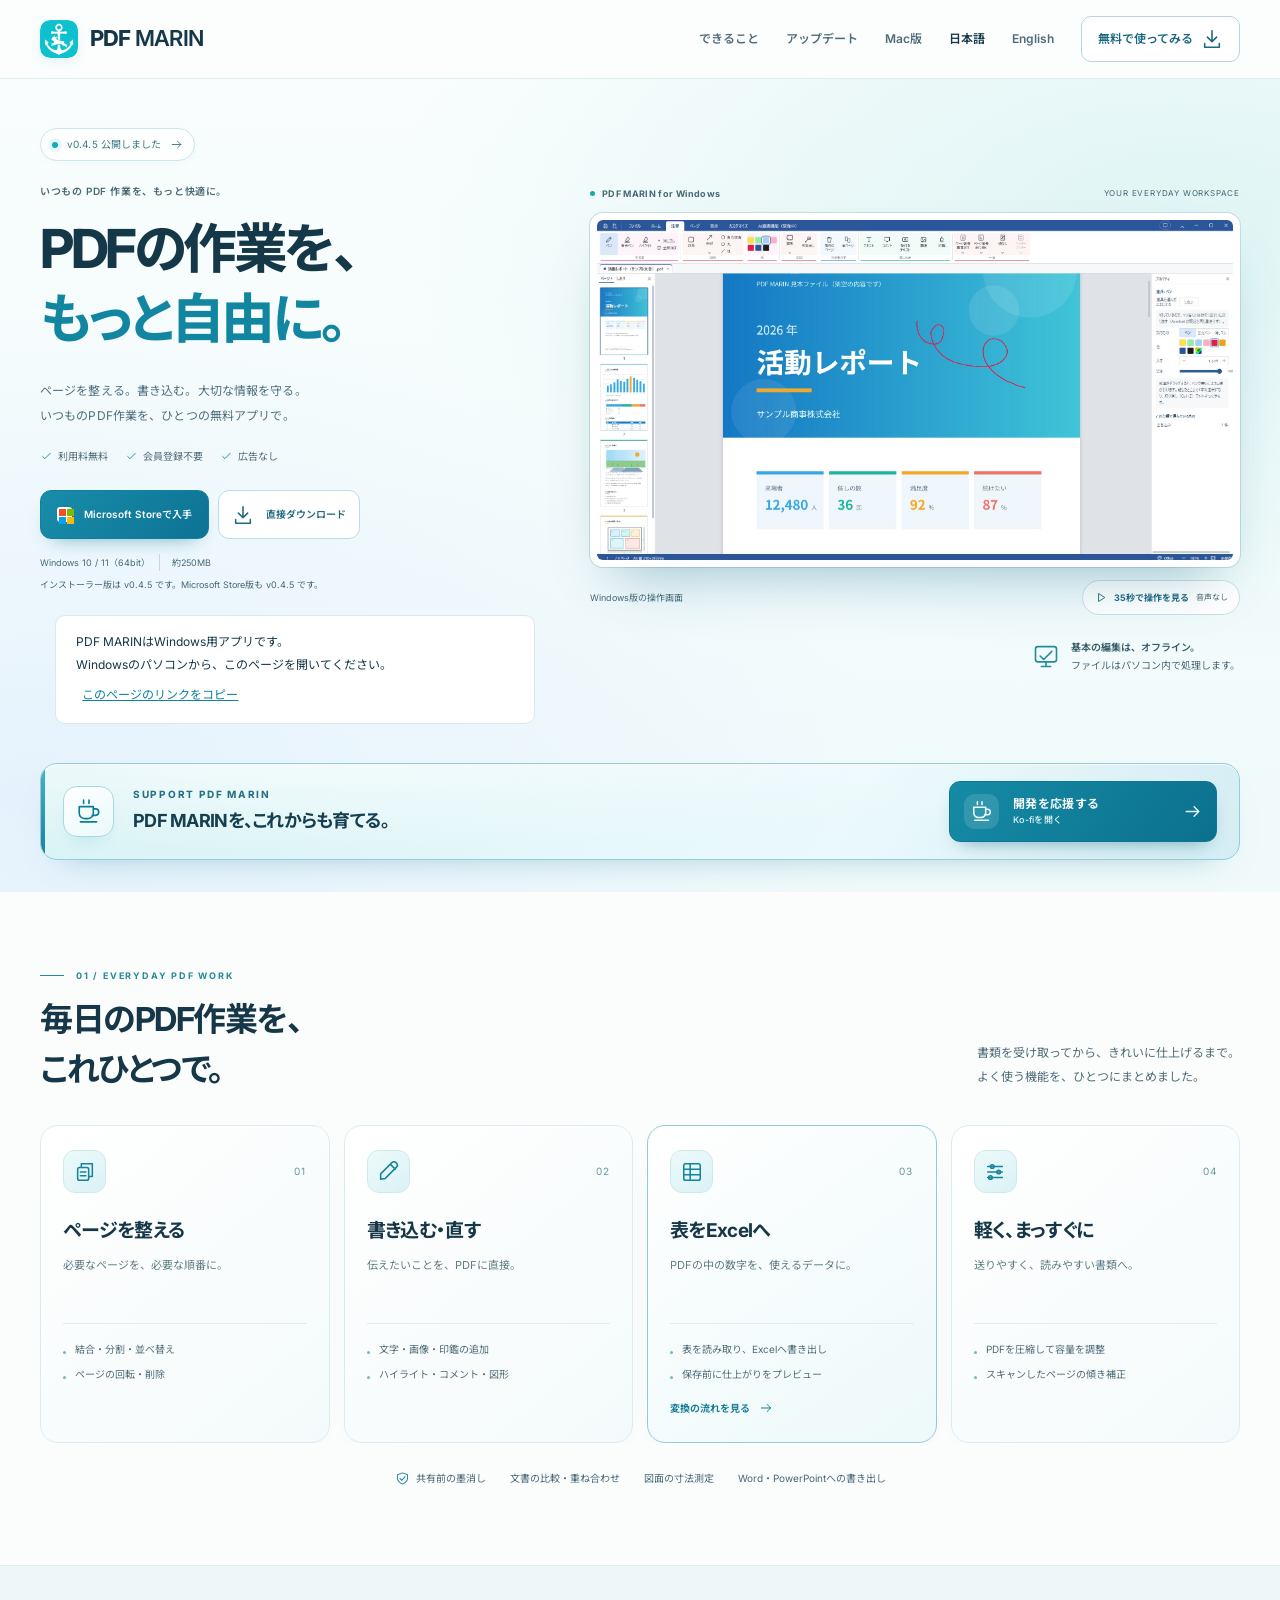
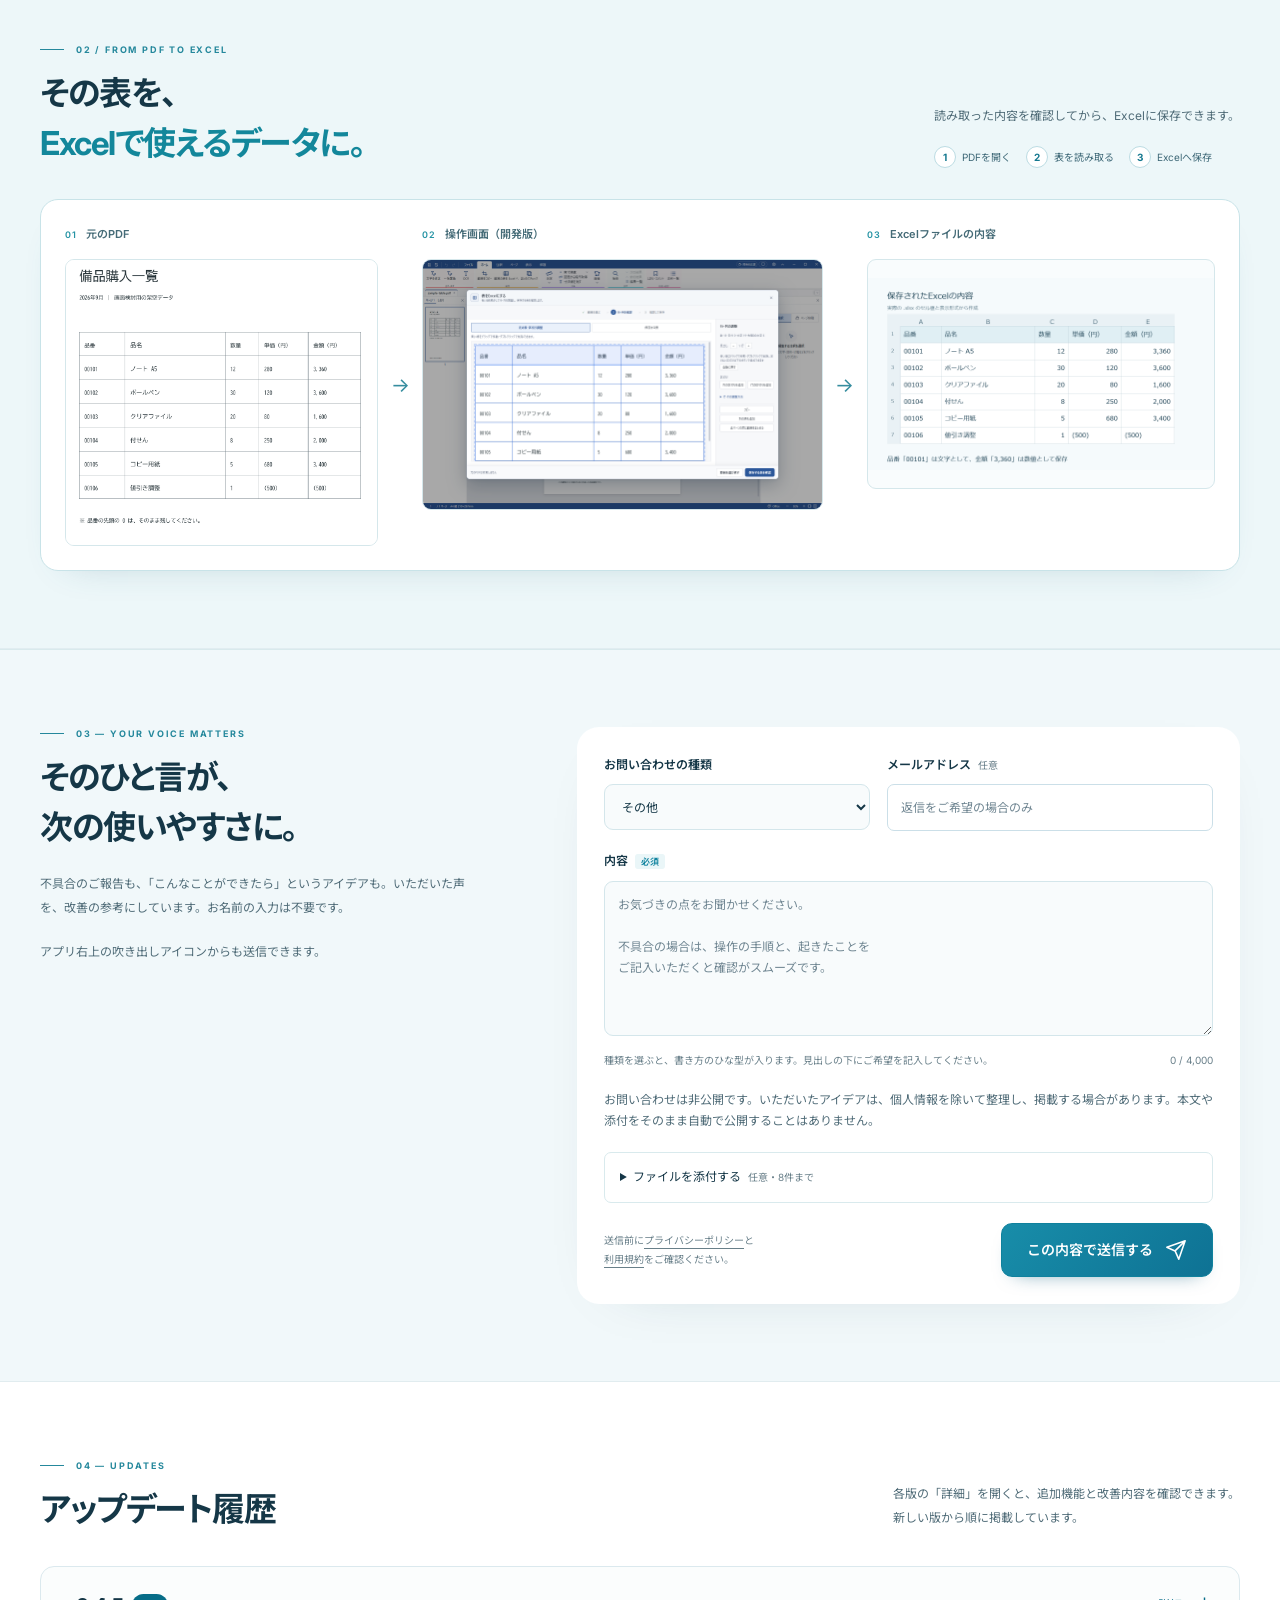
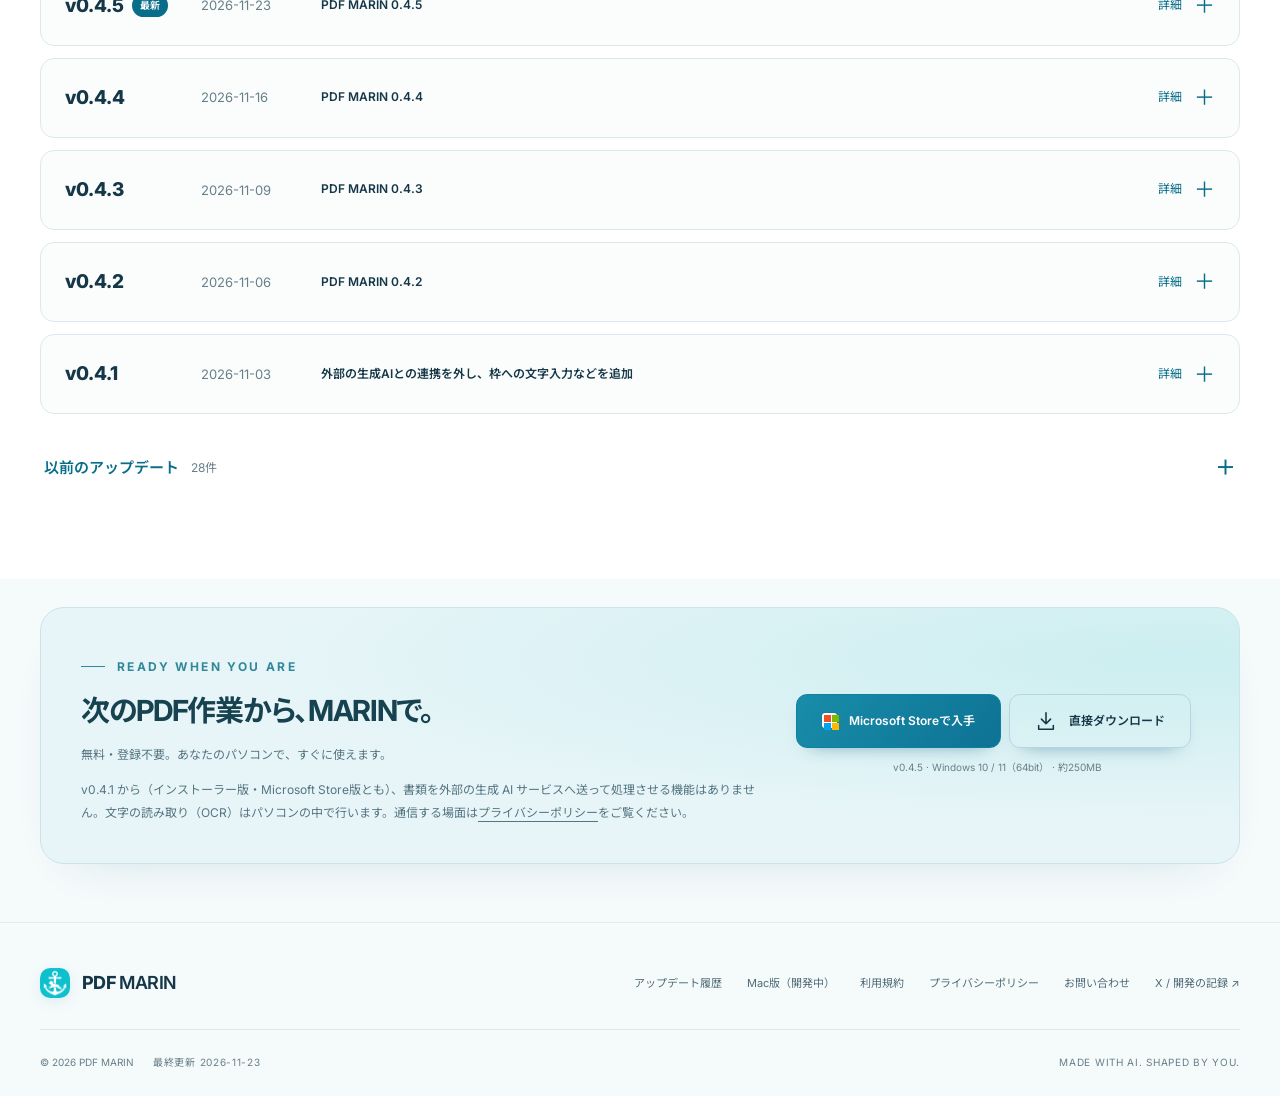
==== commit ffb8dc6a: "ストア版も v0.4.5 Co-Authored-By: Claude Fable 5.1 <noreply@anthropic.com>" ====
--- a/index.html
+++ b/index.html
@@ -33,7 +33,7 @@
 <p class="hero-lead">ページを整える。書き込む。大切な情報を守る。<br>いつものPDF作業を、ひとつの無料アプリで。</p>
 <ul class="hero-assurance"><li><svg class="icon" aria-hidden="true"><use href="#i-check"/></svg>利用料無料</li><li><svg class="icon" aria-hidden="true"><use href="#i-check"/></svg>会員登録不要</li><li><svg class="icon" aria-hidden="true"><use href="#i-check"/></svg>広告なし</li></ul>
 <div class="hero-actions"><a data-store-link data-umami-event="store-open" class="btn store-primary" href="https://apps.microsoft.com/detail/9PM25X8RGJFT" target="_blank" rel="noopener noreferrer"><span class="microsoft-mark" aria-hidden="true"><i></i><i></i><i></i><i></i></span><span>Microsoft Storeで入手</span></a><a data-download data-web-download data-umami-event="installer-download" data-umami-event-version="0.4.5" class="btn direct-download" href="https://github.com/pdf-marin/pdf-marin.github.io/releases/download/v0.4.5/PDF-MARIN-Setup-0.4.5.exe"><svg class="icon" aria-hidden="true"><use href="#i-down"/></svg><span>直接ダウンロード</span></a></div>
-<div class="hero-meta"><span>Windows 10 / 11（64bit）</span><span data-size>約250MB</span></div><p class="hero-version">インストーラー版は v0.4.5 です。Microsoft Store版は v0.4.4 です。</p>
+<div class="hero-meta"><span>Windows 10 / 11（64bit）</span><span data-size>約250MB</span></div><p class="hero-version">インストーラー版は v0.4.5 です。Microsoft Store版も v0.4.5 です。</p>
 <div class="pcnote" id="pcnote" hidden><p>PDF MARINはWindows用アプリです。<br>Windowsのパソコンから、このページを開いてください。</p><button id="copylink" type="button">このページのリンクをコピー</button><p id="copydone" role="status" hidden>リンクをコピーしました。</p></div>
 </div>
 <div class="product-showcase"><div class="showcase-topline"><span><i></i>PDF MARIN for Windows</span><span>YOUR EVERYDAY WORKSPACE</span></div><div class="product-frame"><img class="product-shot" src="assets/shots/home.jpg" alt="PDF MARINでサンプルの活動レポートを開き、注釈を加えたWindows版の操作画面" width="1919" height="1025" fetchpriority="high"></div><div class="showcase-bottom"><span>Windows版の操作画面</span><button class="demo-trigger" type="button" data-video><svg class="icon" aria-hidden="true"><use href="#i-play"/></svg>35秒で操作を見る <span>音声なし</span></button></div><div class="showcase-note"><svg class="icon" aria-hidden="true"><use href="#i-offline"/></svg><span><strong>基本の編集は、オフライン。</strong><br>ファイルはパソコン内で処理します。</span></div></div>
@@ -61,7 +61,7 @@
 <div class="section-head"><div><p class="eyebrow">04 — UPDATES</p><h2 id="updates-title">アップデート履歴</h2></div><p class="section-desc">各版の「詳細」を開くと、追加機能と改善内容を確認できます。<br>新しい版から順に掲載しています。</p></div>
 <div class="release-list"><details class="release-entry" id="release-0.4.5">
 <summary><span class="release-version">v0.4.5<span class="release-badge">最新</span></span><time datetime="2026-11-23">2026-11-23</time><span class="release-title">PDF MARIN 0.4.5</span><span class="release-toggle">詳細<span aria-hidden="true">＋</span></span></summary>
-<div class="release-notes"><p>左上の［メニュー］を窓いっぱいの画面にし、設定もその中で開くようにしました。my注釈のドックは道具やコマンドも置ける「マイドック」に、プレゼンモードは右の縦の帯といつも出る［× 終了］に作り直しました。測定の半径・直径・直列寸法・座標、複製して展開、付箋のはみ出し表示、フォルダをまとめて圧縮、印刷の仕上がりサイズの初期値を加えました。メモリの使い方を大きく改善し、着せ替えのアート9種を外して軽くし、多くの画面と不具合を直しました。0.4.3 以前をお使いの方は、更新のお知らせで［今すぐ更新］を選んでください。</p><p>インストーラー版は v0.4.5（約250MB）です。Microsoft Store版は v0.4.4 です（v0.4.5 はこのあと審査に出します）。</p><a class="release-source" href="https://github.com/pdf-marin/pdf-marin.github.io/releases/tag/v0.4.5" target="_blank" rel="noopener noreferrer">GitHubの公開記録を見る <span aria-hidden="true">↗</span></a></div></details><details class="release-entry" id="release-0.4.4">
+<div class="release-notes"><p>左上の［メニュー］を窓いっぱいの画面にし、設定もその中で開くようにしました。my注釈のドックは道具やコマンドも置ける「マイドック」に、プレゼンモードは右の縦の帯といつも出る［× 終了］に作り直しました。測定の半径・直径・直列寸法・座標、複製して展開、付箋のはみ出し表示、フォルダをまとめて圧縮、印刷の仕上がりサイズの初期値を加えました。メモリの使い方を大きく改善し、着せ替えのアート9種を外して軽くし、多くの画面と不具合を直しました。0.4.3 以前をお使いの方は、更新のお知らせで［今すぐ更新］を選んでください。</p><p>インストーラー版は v0.4.5（約250MB）です。Microsoft Store版も v0.4.5 です。</p><a class="release-source" href="https://github.com/pdf-marin/pdf-marin.github.io/releases/tag/v0.4.5" target="_blank" rel="noopener noreferrer">GitHubの公開記録を見る <span aria-hidden="true">↗</span></a></div></details><details class="release-entry" id="release-0.4.4">
 <summary><span class="release-version">v0.4.4</span><time datetime="2026-11-16">2026-11-16</time><span class="release-title">PDF MARIN 0.4.4</span><span class="release-toggle">詳細<span aria-hidden="true">＋</span></span></summary>
 <div class="release-notes"><p>下のファイルタブとmy注釈のドックを作り直し、プレゼンモードに帯の自由移動・スポットライト・ぼかし・ペン・拡大・全ページの一覧・持ち時間・発表者メモを加えました。文字や図面の四角へのリンク、フローチャートの［＋］で次の箱、重ねて比較の自動合わせと違いの一覧、段落の縦中横・箇条の印、寸法値を線に沿わせる機能、傾き補正の［他のソフトでもくっきり］、焼き込みの「_確定」保存も加えました。大きいファイルの結合とメモリの使い方を改善し、墨消し・文字の書き換え・印刷・更新など多くの不具合を直しました。0.4.3 をお使いの方は、更新のお知らせで［今すぐ更新］を選んでください。</p><p>インストーラー版は v0.4.4（約270MB）です。Microsoft Store版も v0.4.4 です。</p><a class="release-source" href="https://github.com/pdf-marin/pdf-marin.github.io/releases/tag/v0.4.4" target="_blank" rel="noopener noreferrer">GitHubの公開記録を見る <span aria-hidden="true">↗</span></a></div></details><details class="release-entry" id="release-0.4.3">
 <summary><span class="release-version">v0.4.3</span><time datetime="2026-11-09">2026-11-09</time><span class="release-title">PDF MARIN 0.4.3</span><span class="release-toggle">詳細<span aria-hidden="true">＋</span></span></summary>
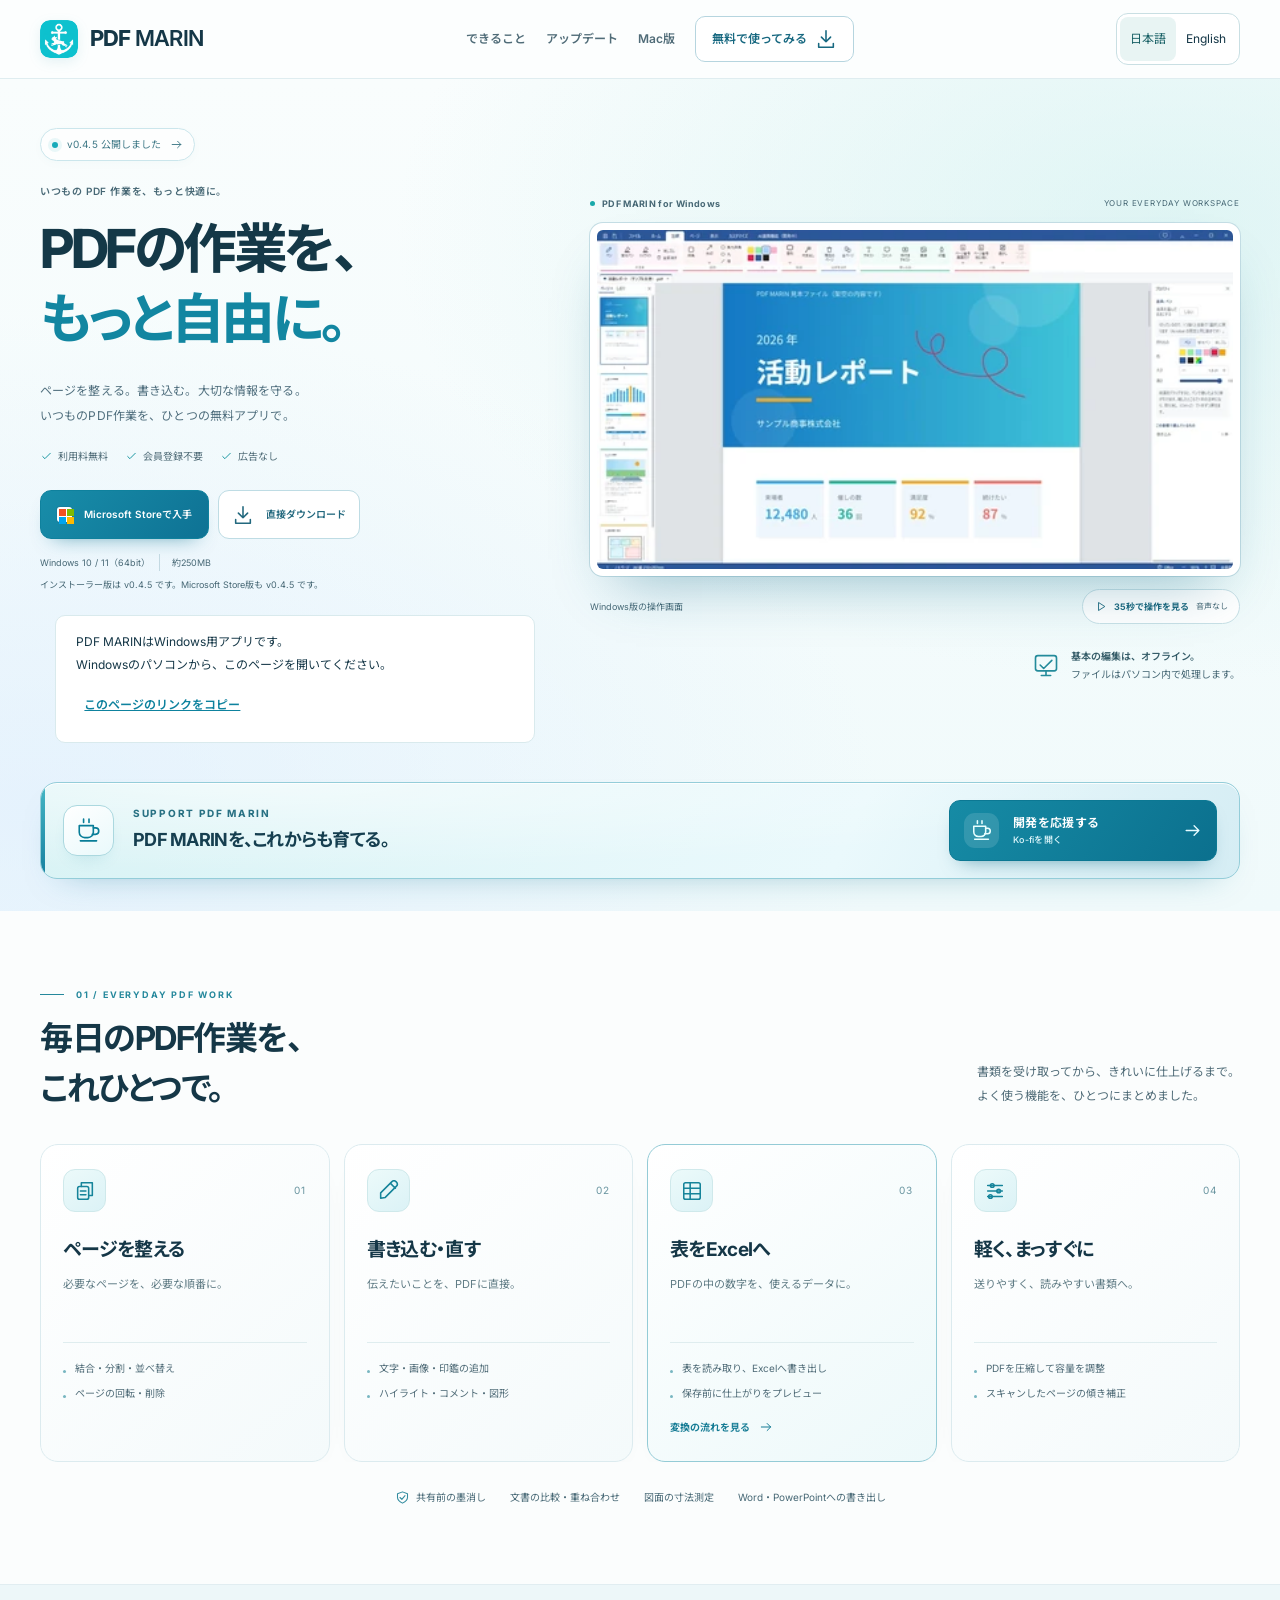
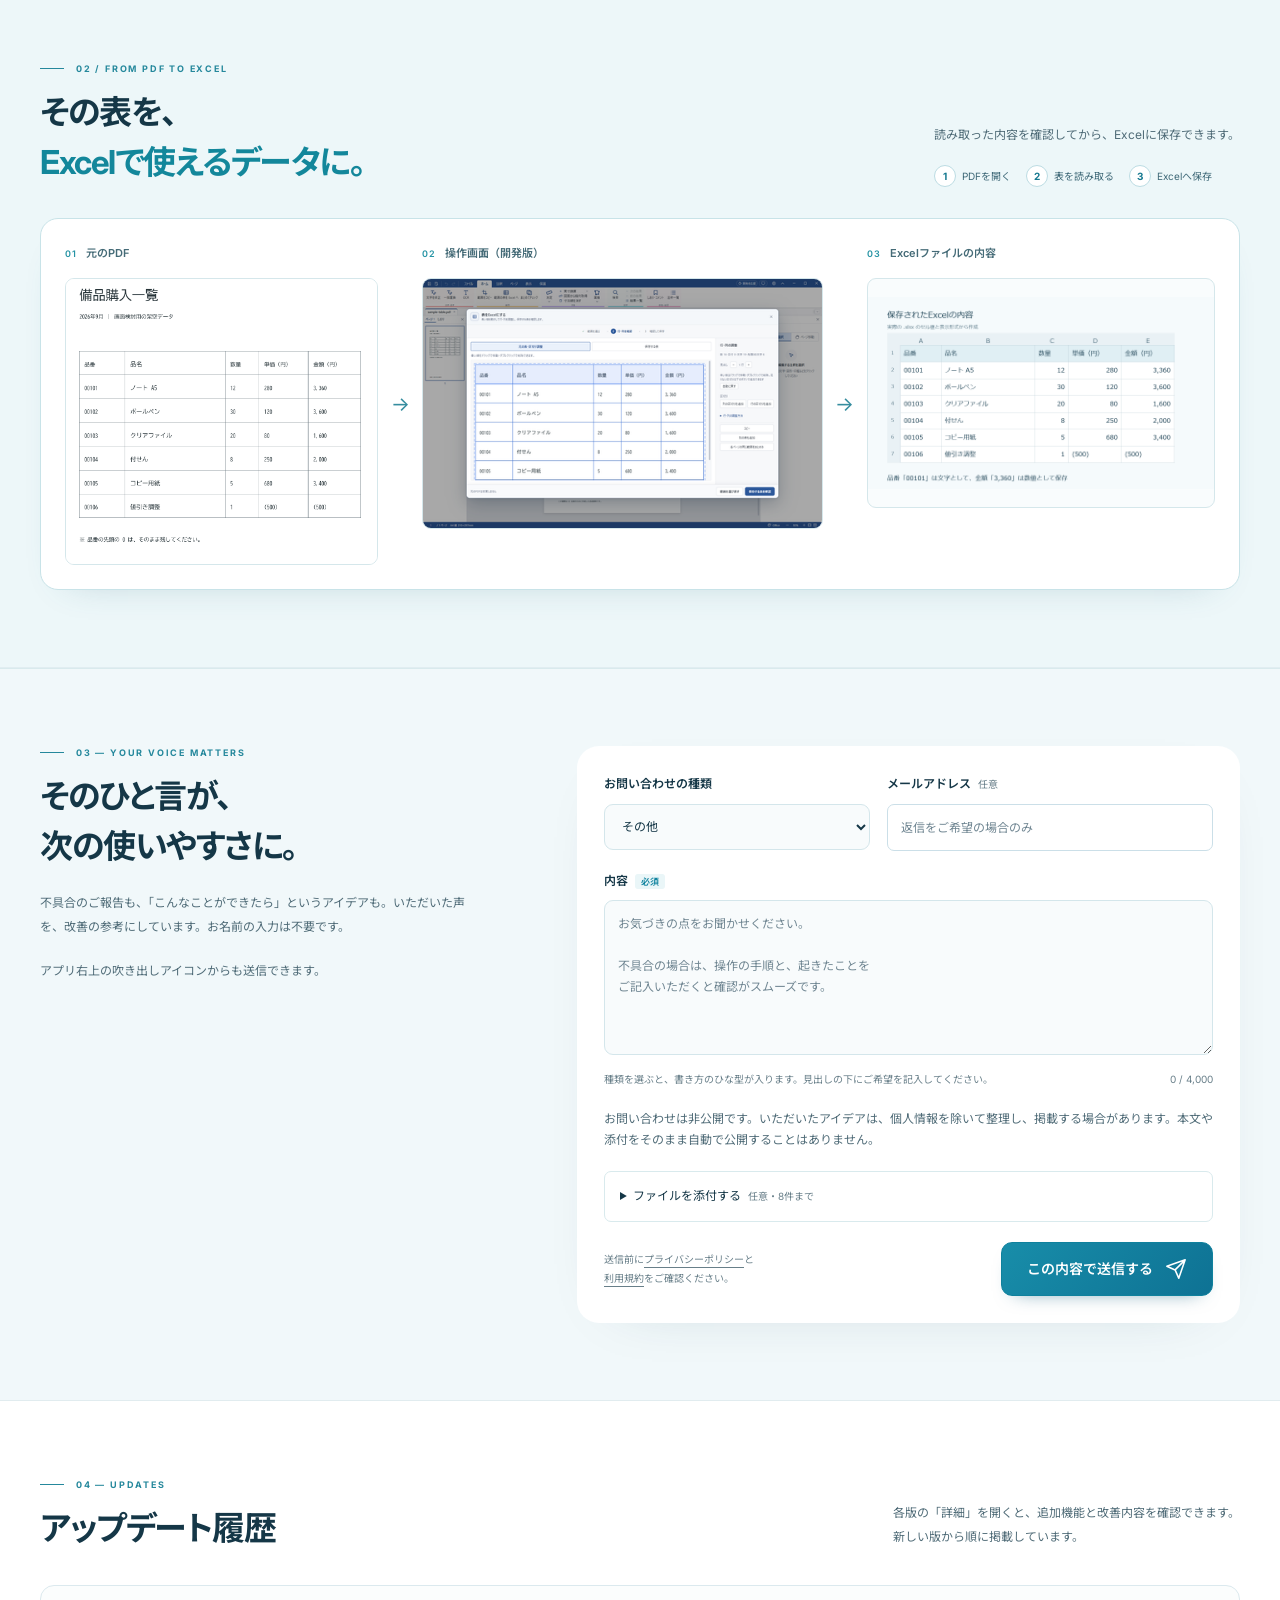
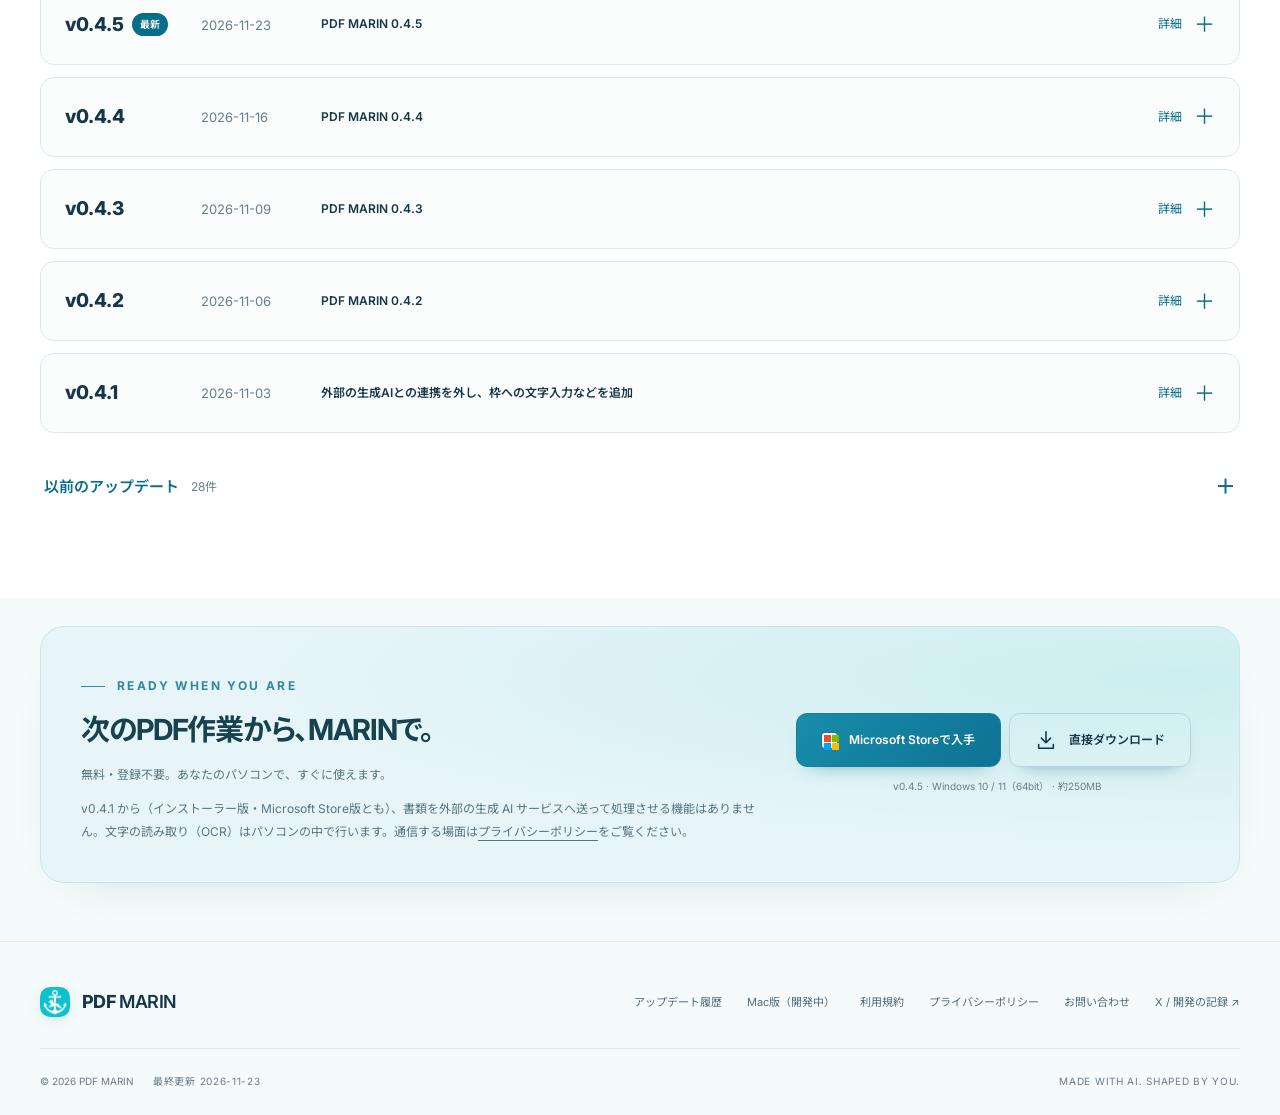
==== commit 7f47ed63: "日本語Windowsサイトをスマホ向けに整え、PDFからExcelの3段階表示を共有" ====
--- a/index.html
+++ b/index.html
@@ -14,16 +14,20 @@
 <script type="application/ld+json">{"@context":"https://schema.org","@type":"WebSite","name":"PDF MARIN","alternateName":"PDFマリン","url":"https://pdf-marin.github.io/"}</script>
 <script type="application/ld+json">{"@context":"https://schema.org","@type":"SoftwareApplication","name":"PDF MARIN","applicationCategory":"BusinessApplication","operatingSystem":"Windows 10, Windows 11","softwareVersion":"0.4.5","description":"Windows用の無料PDF編集ソフト。ページの整理、注釈、墨消し、傾き補正、OCR文字層の削除、圧縮、図面の寸法測定、Office形式への書き出しに対応。基本的な編集はオフラインで使えます。","url":"https://pdf-marin.github.io/","downloadUrl":"https://github.com/pdf-marin/pdf-marin.github.io/releases/download/v0.4.5/PDF-MARIN-Setup-0.4.5.exe","installUrl":"https://github.com/pdf-marin/pdf-marin.github.io/releases/download/v0.4.5/PDF-MARIN-Setup-0.4.5.exe","image":"https://pdf-marin.github.io/assets/ogp.png","inLanguage":"ja","isAccessibleForFree":true,"offers":{"@type":"Offer","price":"0","priceCurrency":"JPY"},"featureList":["ページの結合・分割・並べ替え","回転・削除・PDF圧縮","パスワードの設定・解除、印刷","ページの傾きを直す（画像を再圧縮しません）","ハイライト・コメント・図形","文字・画像・印鑑の追加","文字の編集・検索、透かし","文字・画像の墨消し","OCRの文字を消す（不可視の文字層のみ）","文書の比較・重ね合わせ","同じ印の一括追加・寸法測定","画像・Office文書をPDFに","PDFをExcel・Word・PPTに","PNG・JPEGへの書き出し"]}</script>
 <script defer src="https://cloud.umami.is/script.js" data-website-id="ff3cd968-cb06-4c96-aae5-15c2af2b2469"></script>
-<script defer src="assets/site.js?v=20261014-poll01"></script>
+<script defer src="assets/site.js?v=20261126-ja-mobile"></script>
 <link rel="stylesheet" href="assets/refinement.css?v=20261015-public01">
 <script defer src="assets/refinement.js?v=20261015-public01"></script>
-<script defer src="assets/release-history.js?v=20261024-history-nav"></script>
+<script defer src="assets/release-history.js?v=20261126-motion"></script>
 <link rel="alternate" hreflang="ja" href="https://pdf-marin.github.io/"><link rel="alternate" hreflang="en" href="https://pdf-marin.github.io/en/"><link rel="alternate" hreflang="x-default" href="https://pdf-marin.github.io/">
+<link rel="stylesheet" href="assets/motion.css?v=20261126-motion">
+<link rel="stylesheet" href="assets/ja-mobile.css?v=20261126-ja-mobile">
+<link rel="stylesheet" href="assets/en-workflow.css?v=20261126-ja-mobile">
+<script defer src="assets/en-workflow.js?v=20261126-ja-mobile"></script>
 </head>
 <body class="support-one refined">
 <svg xmlns="http://www.w3.org/2000/svg" width="0" height="0" style="position:absolute;overflow:hidden" aria-hidden="true"><defs><symbol id="i-arrow" viewBox="0 0 24 24"><path d="M4 12h16m-6-6 6 6-6 6"/></symbol><symbol id="i-down" viewBox="0 0 24 24"><path d="M12 3v12m-5-5 5 5 5-5M4 17v4h16v-4"/></symbol><symbol id="i-check" viewBox="0 0 24 24"><path d="m5 12 4 4L19 6"/></symbol><symbol id="i-shield" viewBox="0 0 24 24"><path d="m12 3 8 3v6c0 5-8 9-8 9s-8-4-8-9V6Z"/><path d="m8 12 3 3 5-6"/></symbol><symbol id="i-offline" viewBox="0 0 24 24"><rect x="3" y="4" width="18" height="13" rx="2"/><path d="M8 21h8m-4-4v4m-5-9 3 3 7-7"/></symbol><symbol id="i-user" viewBox="0 0 24 24"><circle cx="12" cy="7" r="4"/><path d="M4 21v-3a8 8 0 0 1 16 0v3m-3-8 2 2 4-4"/></symbol><symbol id="i-spark" viewBox="0 0 24 24"><path d="m12 3 2.5 6.5L21 12l-6.5 2.5L12 21l-2.5-6.5L3 12l6.5-2.5Z"/></symbol><symbol id="i-pages" viewBox="0 0 24 24"><rect x="4" y="7" width="12" height="14" rx="2"/><path d="M8 7V3h12v14h-4m-9-5h6m-6 4h6"/></symbol><symbol id="i-edit" viewBox="0 0 24 24"><path d="m15 4 5 5M4 20l5-1L21 7a3.5 3.5 0 0 0-5-5L4 14Zm8 6h9"/></symbol><symbol id="i-redact" viewBox="0 0 24 24"><path d="M4 5h16M4 9h11"/><rect x="3" y="13" width="18" height="7" rx="1"/><path d="m6 16 1 1m4-1 1 1m4-1 1 1"/></symbol><symbol id="i-convert" viewBox="0 0 24 24"><path d="M3 9V6h16m-4-4 4 4-4 4M21 15v3H5m4-4-4 4 4 4"/></symbol><symbol id="i-ruler" viewBox="0 0 24 24"><path d="m3 16 13-13 5 5L8 21Z"/><path d="m7 12 2 2m2-6 2 2m2-6 2 2"/></symbol><symbol id="i-zoom" viewBox="0 0 24 24"><path d="M9 3H3v6m12-6h6v6M3 15v6h6m12-6v6h-6"/></symbol><symbol id="i-play" viewBox="0 0 24 24"><path d="m9 5 11 7-11 7Z"/></symbol><symbol id="i-upload" viewBox="0 0 24 24"><path d="M12 16V3m-5 5 5-5 5 5M4 17v4h16v-4"/></symbol><symbol id="i-info" viewBox="0 0 24 24"><circle cx="12" cy="12" r="9"/><path d="M12 11v6m0-10v.1"/></symbol><symbol id="i-heart" viewBox="0 0 24 24"><path d="M20.8 4.6a5.5 5.5 0 0 0-7.8 0L12 5.7l-1-1.1a5.5 5.5 0 0 0-7.8 7.8L12 21l8.8-8.6a5.5 5.5 0 0 0 0-7.8Z"/></symbol><symbol id="i-coffee" viewBox="0 0 24 24"><path d="M3 8h13v6a5 5 0 0 1-5 5H8a5 5 0 0 1-5-5Z"/><path d="M16 10h2a3 3 0 0 1 0 6h-3M4 22h15M7 5V2m5 3V2"/></symbol><symbol id="i-send" viewBox="0 0 24 24"><path d="m22 2-7 20-4-9-9-4Zm0 0L11 13"/></symbol><symbol id="i-close" viewBox="0 0 24 24"><path d="m6 6 12 12M6 18 18 6"/></symbol><symbol id="i-menu" viewBox="0 0 24 24"><path d="M4 6h16M4 12h16M4 18h16"/></symbol><symbol id="i-window" viewBox="0 0 24 24"><rect x="3" y="3" width="18" height="18" rx="2"/><path d="M3 8h18m-8 0v13"/></symbol><symbol id="i-folder" viewBox="0 0 24 24"><path d="M3 7V4h6l3 3h9v13H3Z"/></symbol><symbol id="i-globe" viewBox="0 0 24 24"><circle cx="12" cy="12" r="9"/><ellipse cx="12" cy="12" rx="4" ry="9"/><path d="M3 12h18"/></symbol><symbol id="i-store" viewBox="0 0 24 24"><path d="M5 8h14l1 13H4Z"/><path d="M9 8V6a3 3 0 0 1 6 0v2"/><path d="M8 13h3v3H8zm5 0h3v3h-3z"/></symbol><symbol id="i-table" viewBox="0 0 24 24"><rect x="3" y="3" width="18" height="18" rx="2"/><path d="M3 9h18M3 15h18M10 3v18"/></symbol><symbol id="i-tune" viewBox="0 0 24 24"><path d="M4 6h16M4 12h16M4 18h16"/><circle cx="9" cy="6" r="2"/><circle cx="16" cy="12" r="2"/><circle cx="7" cy="18" r="2"/></symbol></defs></svg>
 <a href="#main" class="skip-link">本文へ移動</a>
-<header class="site-header"><div class="wrap header-inner"><a class="brand" href="./" aria-label="PDF MARIN ホーム"><img src="assets/icon-256.png" width="38" height="38" alt=""><span>PDF <span>MARIN</span></span></a><button class="menu-toggle" type="button" aria-label="メニューを開く" aria-expanded="false" aria-controls="navigation"><svg class="icon" aria-hidden="true"><use href="#i-menu"/></svg></button><nav class="nav" id="navigation" aria-label="メインメニュー"><a href="#features">できること</a><a href="#updates">アップデート</a><a href="mac.html" aria-label="Mac版（開発中）" title="Mac版の紹介（開発中）">Mac版</a><span lang="ja" aria-current="page" aria-label="現在の言語：日本語" style="font-size:12px;font-weight:600">日本語</span><a href="en/" lang="en" hreflang="en">English</a><a class="btn small" href="#download">無料で使ってみる <svg class="icon" aria-hidden="true"><use href="#i-down"/></svg></a></nav></div></header>
+<header class="site-header"><div class="wrap header-inner"><a class="brand" href="./" aria-label="PDF MARIN ホーム"><img src="assets/icon-128-lossless.webp" width="38" height="38" alt=""><span>PDF <span>MARIN</span></span></a><div class="header-actions"><nav class="language-switch" aria-label="表示言語（日本語を選択中）"><span lang="ja" aria-current="page">日本語</span><a href="en/" lang="en" hreflang="en" aria-label="English version">English</a></nav><button class="menu-toggle" type="button" aria-label="メニューを開く" aria-expanded="false" aria-controls="navigation"><svg class="icon" aria-hidden="true"><use href="#i-menu"/></svg></button></div><nav class="nav" id="navigation" aria-label="メインメニュー"><a href="#features">できること</a><a href="#updates">アップデート</a><a href="mac.html" aria-label="Mac版（開発中）" title="Mac版の紹介（開発中）">Mac版</a><a class="btn small" href="#download">無料で使ってみる <svg class="icon" aria-hidden="true"><use href="#i-down"/></svg></a></nav></div></header>
 <main id="main">
 <section class="refined-hero" aria-labelledby="hero-title"><div class="wrap">
 <div class="hero-split"><div class="hero-copy">
@@ -36,7 +40,7 @@
 <div class="hero-meta"><span>Windows 10 / 11（64bit）</span><span data-size>約250MB</span></div><p class="hero-version">インストーラー版は v0.4.5 です。Microsoft Store版も v0.4.5 です。</p>
 <div class="pcnote" id="pcnote" hidden><p>PDF MARINはWindows用アプリです。<br>Windowsのパソコンから、このページを開いてください。</p><button id="copylink" type="button">このページのリンクをコピー</button><p id="copydone" role="status" hidden>リンクをコピーしました。</p></div>
 </div>
-<div class="product-showcase"><div class="showcase-topline"><span><i></i>PDF MARIN for Windows</span><span>YOUR EVERYDAY WORKSPACE</span></div><div class="product-frame"><img class="product-shot" src="assets/shots/home.jpg" alt="PDF MARINでサンプルの活動レポートを開き、注釈を加えたWindows版の操作画面" width="1919" height="1025" fetchpriority="high"></div><div class="showcase-bottom"><span>Windows版の操作画面</span><button class="demo-trigger" type="button" data-video><svg class="icon" aria-hidden="true"><use href="#i-play"/></svg>35秒で操作を見る <span>音声なし</span></button></div><div class="showcase-note"><svg class="icon" aria-hidden="true"><use href="#i-offline"/></svg><span><strong>基本の編集は、オフライン。</strong><br>ファイルはパソコン内で処理します。</span></div></div>
+<div class="product-showcase"><div class="showcase-topline"><span><i></i>PDF MARIN for Windows</span><span>YOUR EVERYDAY WORKSPACE</span></div><div class="product-frame"><picture><source type="image/webp" srcset="assets/shots/home-480.webp 480w, assets/shots/home-800.webp 800w, assets/shots/home-1280.webp 1280w, assets/shots/home-1920.webp 1919w" sizes="(max-width: 600px) calc(100vw - 46px), (max-width: 800px) min(646px, 92vw), (max-width: 1300px) 50vw, 680px"><img class="product-shot" src="assets/shots/home.jpg" alt="PDF MARINでサンプルの活動レポートを開き、注釈を加えたWindows版の操作画面" width="1919" height="1025" fetchpriority="high"></picture></div><div class="showcase-bottom"><span>Windows版の操作画面</span><a class="demo-trigger" href="assets/shots/basics.mp4" data-video><svg class="icon" aria-hidden="true"><use href="#i-play"/></svg>35秒で操作を見る <span>音声なし</span></a></div><div class="showcase-note"><svg class="icon" aria-hidden="true"><use href="#i-offline"/></svg><span><strong>基本の編集は、オフライン。</strong><br>ファイルはパソコン内で処理します。</span></div></div>
 </div>
 <aside class="support-block hero-support-card" aria-labelledby="support-title"><div class="support-mark" aria-hidden="true"><svg class="icon"><use href="#i-coffee"/></svg></div><div class="support-card-copy"><p class="support-eyebrow">SUPPORT PDF MARIN</p><h3 id="support-title">PDF MARINを、これからも育てる。</h3></div><a data-support-link data-umami-event="support-click" data-umami-event-method="ko-fi" class="support-button" href="https://ko-fi.com/pdfmarin" target="_blank" rel="noopener noreferrer"><span class="support-button-mark"><svg class="icon" aria-hidden="true"><use href="#i-coffee"/></svg></span><span class="support-button-copy"><strong>開発を応援する</strong><small>Ko-fiを開く</small></span><svg class="icon arrow" aria-hidden="true"><use href="#i-arrow"/></svg></a></aside>
 </div></section>
@@ -48,7 +52,7 @@
 <article class="feature-card"><div class="feature-top"><span class="feature-icon"><svg class="icon" aria-hidden="true"><use href="#i-tune"/></svg></span><span class="feature-number">04</span></div><h3>軽く、まっすぐに</h3><p>送りやすく、読みやすい書類へ。</p><ul><li>PDFを圧縮して容量を調整</li><li>スキャンしたページの傾き補正</li></ul></article>
 </div><div class="more-capabilities"><span><svg class="icon" aria-hidden="true"><use href="#i-shield"/></svg>共有前の墨消し</span><span>文書の比較・重ね合わせ</span><span>図面の寸法測定</span><span>Word・PowerPointへの書き出し</span></div></div></section>
 
-<section class="section excel-showcase" id="excel-demo" aria-labelledby="excel-title"><div class="wrap"><div class="section-head"><div><p class="eyebrow">02 / FROM PDF TO EXCEL</p><h2 id="excel-title">その表を、<br><span>Excelで使えるデータに。</span></h2></div><div><p class="section-desc">読み取った内容を確認してから、Excelに保存できます。</p><ol class="excel-steps"><li><b>1</b>PDFを開く</li><li><b>2</b>表を読み取る</li><li><b>3</b>Excelへ保存</li></ol></div></div><div class="excel-evidence" data-excel-evidence><div class="excel-images"><figure><figcaption><span>01</span> 元のPDF</figcaption><a href="assets/excel-before.png" target="_blank" rel="noopener" aria-label="元のPDFの画像を大きく見る"><img src="assets/excel-before.png" width="1040" height="950" loading="lazy" alt="品名、数量、単価、金額の入った備品購入一覧のPDF。架空のサンプルデータ。"></a></figure><span class="excel-arrow" aria-hidden="true">→</span><figure><figcaption><span>02</span> 操作画面（開発版）</figcaption><a href="assets/excel-process.png" target="_blank" rel="noopener" aria-label="PDF MARINの表を確認する操作画面を大きく見る"><img src="assets/excel-process.png" width="1600" height="1000" loading="lazy" alt="PDF MARINの実際の開発版画面で、表の行と列を青い線で確認している様子。"></a></figure><span class="excel-arrow" aria-hidden="true">→</span><figure><figcaption><span>03</span> Excelファイルの内容</figcaption><a href="assets/excel-after.png" target="_blank" rel="noopener" aria-label="保存されたExcelファイルの内容を大きく見る"><img src="assets/excel-after.png" width="1440" height="800" loading="lazy" alt="実際に保存したxlsxのセル値と表示形式を可視化した表。品番00101と金額3,360が保存されている。Microsoft Excelの画面ではありません。"></a></figure></div></div></div></section>
+<section class="section excel-showcase" id="excel-demo" aria-labelledby="excel-title"><div class="wrap"><div class="section-head"><div><p class="eyebrow">02 / FROM PDF TO EXCEL</p><h2 id="excel-title">その表を、<br><span>Excelで使えるデータに。</span></h2></div><div><p class="section-desc">読み取った内容を確認してから、Excelに保存できます。</p><ol class="excel-steps"><li><b>1</b>PDFを開く</li><li><b>2</b>表を読み取る</li><li><b>3</b>Excelへ保存</li></ol></div></div><div class="excel-evidence" data-excel-evidence><div class="excel-images"><figure><figcaption><span>01</span> 元のPDF</figcaption><a href="assets/excel-before.png" target="_blank" rel="noopener" aria-label="元のPDFの画像を大きく見る"><picture><source type="image/webp" srcset="assets/excel-before.webp"><img src="assets/excel-before.png" width="1040" height="950" loading="lazy" alt="品名、数量、単価、金額の入った備品購入一覧のPDF。架空のサンプルデータ。"></picture></a></figure><span class="excel-arrow" aria-hidden="true">→</span><figure><figcaption><span>02</span> 操作画面（開発版）</figcaption><a href="assets/excel-process.png" target="_blank" rel="noopener" aria-label="PDF MARINの表を確認する操作画面を大きく見る"><picture><source type="image/webp" srcset="assets/excel-process-480.webp 480w, assets/excel-process-800.webp 800w, assets/excel-process-1600.webp 1600w" sizes="(max-width: 760px) calc(100vw - 82px), (max-width: 1300px) 32vw, 435px"><img src="assets/excel-process.png" width="1600" height="1000" loading="lazy" alt="PDF MARINの実際の開発版画面で、表の行と列を青い線で確認している様子。"></picture></a></figure><span class="excel-arrow" aria-hidden="true">→</span><figure><figcaption><span>03</span> Excelファイルの内容</figcaption><a href="assets/excel-after.png" target="_blank" rel="noopener" aria-label="保存されたExcelファイルの内容を大きく見る"><picture><source type="image/webp" srcset="assets/excel-after.webp"><img src="assets/excel-after.png" width="1440" height="800" loading="lazy" alt="実際に保存したxlsxのセル値と表示形式を可視化した表。品番00101と金額3,360が保存されている。Microsoft Excelの画面ではありません。"></picture></a></figure></div></div></div></section>
 
 
 <section class="section feedback" id="report"><div class="wrap feedback-grid"><div class="feedback-intro"><div><p class="eyebrow">03 — YOUR VOICE MATTERS</p><h2>そのひと言が、<br>次の使いやすさに。</h2><p class="section-desc">不具合のご報告も、「こんなことができたら」というアイデアも。いただいた声を、改善の参考にしています。お名前の入力は不要です。</p><p class="section-desc">アプリ右上の吹き出しアイコンからも送信できます。</p></div></div>
@@ -356,6 +360,6 @@
 
 <section class="download-section" id="download"><div class="wrap"><div class="download-panel"><div><p class="eyebrow">READY WHEN YOU ARE</p><h2>次のPDF作業から、MARINで。</h2><p>無料・登録不要。あなたのパソコンで、すぐに使えます。</p><p>v0.4.1 から（インストーラー版・Microsoft Store版とも）、書類を外部の生成 AI サービスへ送って処理させる機能はありません。文字の読み取り（OCR）はパソコンの中で行います。通信する場面は<a href="privacy.html">プライバシーポリシー</a>をご覧ください。</p></div><div class="download-actions"><a data-store-link data-umami-event="store-open" class="btn store-primary" href="https://apps.microsoft.com/detail/9PM25X8RGJFT" target="_blank" rel="noopener noreferrer"><span class="microsoft-mark" aria-hidden="true"><i></i><i></i><i></i><i></i></span>Microsoft Storeで入手</a><a data-download data-web-download data-umami-event="installer-download" data-umami-event-version="0.4.5" class="btn secondary" href="https://github.com/pdf-marin/pdf-marin.github.io/releases/download/v0.4.5/PDF-MARIN-Setup-0.4.5.exe"><svg class="icon" aria-hidden="true"><use href="#i-down"/></svg>直接ダウンロード</a><small><span data-version>v0.4.5</span> · Windows 10 / 11（64bit） · <span data-size>約250MB</span></small></div></div></div></section>
 </main>
-<footer class="site-footer"><div class="wrap"><div class="footer-main"><a class="brand" href="./" aria-label="PDF MARIN ホーム"><img src="assets/icon-256.png" width="36" height="36" alt=""><span>PDF <span>MARIN</span></span></a><nav class="footer-links" aria-label="フッターメニュー"><a href="#updates">アップデート履歴</a><a href="mac.html">Mac版（開発中）</a><a href="terms.html">利用規約</a><a href="privacy.html">プライバシーポリシー</a><a href="#report">お問い合わせ</a><a href="https://x.com/PDFMARIN" target="_blank" rel="noopener noreferrer">X / 開発の記録 ↗</a></nav></div><div class="footer-bottom"><span>© 2026 PDF MARIN <span style="margin-left:16px">最終更新 <time id="siteupdated" datetime="2026-11-23">2026-11-23</time></span></span><span>MADE WITH AI. SHAPED BY YOU.</span></div></div></footer>
+<footer class="site-footer"><div class="wrap"><div class="footer-main"><a class="brand" href="./" aria-label="PDF MARIN ホーム"><img src="assets/icon-128-lossless.webp" width="36" height="36" alt=""><span>PDF <span>MARIN</span></span></a><nav class="footer-links" aria-label="フッターメニュー"><a href="#updates">アップデート履歴</a><a href="mac.html">Mac版（開発中）</a><a href="terms.html">利用規約</a><a href="privacy.html">プライバシーポリシー</a><a href="#report">お問い合わせ</a><a href="https://x.com/PDFMARIN" target="_blank" rel="noopener noreferrer">X / 開発の記録 ↗</a></nav></div><div class="footer-bottom"><span>© 2026 PDF MARIN <span style="margin-left:16px">最終更新 <time id="siteupdated" datetime="2026-11-23">2026-11-23</time></span></span><span>MADE WITH AI. SHAPED BY YOU.</span></div></div></footer>
 <dialog class="media-dialog refinement-dialog" id="media-dialog" aria-labelledby="dialog-title"><div class="dialog-bar"><p id="dialog-title">PDF MARINの操作デモ</p><button class="dialog-close" type="button" aria-label="閉じる"><svg class="icon" aria-hidden="true"><use href="#i-close"/></svg></button></div><video id="dialog-video" controls playsinline preload="none" hidden></video></dialog>
 </body></html>
--- a/assets/motion.css
+++ b/assets/motion.css
@@ -0,0 +1,79 @@
+/* Feature cards are descriptions. Only the links inside them should react. */
+.refined .feature-card:hover {
+  transform: none;
+  border-color: #dcebef;
+  background: linear-gradient(140deg, white, #f4fafb);
+  box-shadow: 0 12px 35px -30px #22556c50;
+}
+
+.refined .featured-purpose:hover {
+  border-color: #94cbd6;
+  background: linear-gradient(145deg, #fff, #edf9fa);
+}
+
+/* Keep legacy hover lifts off touch screens and outside motion preferences. */
+.refined :is(.nav .btn, .hero-actions .btn, .download-actions .btn,
+             .hero-support-card .support-button, button.demo-trigger):hover {
+  transform: var(--marin-hover-motion, none);
+}
+
+@media (prefers-reduced-motion: no-preference) {
+  .refined {
+    --marin-settle: cubic-bezier(.2, .8, .2, 1);
+  }
+
+  .refined :is(.nav .btn, .hero-actions .btn, .download-actions .btn,
+               .hero-support-card .support-button, button.demo-trigger) {
+    transition: transform 150ms var(--marin-settle), background-color 120ms,
+                border-color 120ms, box-shadow 150ms;
+  }
+
+  .refined :is(.nav .btn, .hero-actions .btn, .download-actions .btn,
+               .hero-support-card .support-button, button.demo-trigger):active {
+    transform: translateY(1px);
+    transition-duration: 55ms;
+  }
+
+  /* The native disclosure opens immediately, even for multi-screen notes. */
+  .refined .release-toggle > span,
+  .refined .release-archive > summary > span:last-child {
+    transition: transform 160ms var(--marin-settle);
+  }
+
+  .refined .refinement-dialog[open] {
+    animation: marin-panel-in 180ms var(--marin-settle);
+  }
+}
+
+/* A touchscreen laptop can report both a fine pointer and a coarse pointer. */
+@media (prefers-reduced-motion: no-preference) and (hover: hover) and (pointer: fine) and (not (any-pointer: coarse)) {
+  .refined {
+    --marin-hover-motion: translateY(-1px);
+  }
+}
+
+@media (max-width: 600px) {
+  .refined.js-enabled .nav.is-open {
+    max-height: calc(100vh - 69px);
+    max-height: calc(100dvh - 69px);
+    overflow-y: auto;
+    overscroll-behavior-y: contain;
+  }
+}
+
+@media (max-width: 600px) and (prefers-reduced-motion: no-preference) {
+  .refined.js-enabled .nav.is-open {
+    animation: marin-panel-in 140ms var(--marin-settle);
+  }
+}
+
+@keyframes marin-panel-in {
+  from { opacity: .75; transform: translateY(-4px); }
+  to { opacity: 1; transform: none; }
+}
+
+@media (prefers-reduced-motion: reduce) {
+  .refined .btn:hover {
+    transform: none;
+  }
+}
--- a/assets/ja-mobile.css
+++ b/assets/ja-mobile.css
@@ -0,0 +1,128 @@
+/* Japanese landing page: readable copy and controls at narrow viewport widths.
+   Keep the shared desktop appearance and English-specific enhancements intact. */
+html[lang="ja"] .header-inner { gap: 20px; }
+html[lang="ja"] .brand { flex-shrink: 0; }
+html[lang="ja"] :is(.product-frame > picture, .excel-images a > picture) { display: block; width: 100%; }
+html[lang="ja"] .header-actions { display: flex; align-items: center; gap: 10px; }
+html[lang="ja"] .refined .nav { gap: 20px; }
+html[lang="ja"] .nav > a { min-height: 44px; display: inline-flex; align-items: center; }
+html[lang="ja"] .language-switch {
+  display: flex; align-items: center; gap: 0; padding: 3px;
+  border: 1px solid #c9dfe3; border-radius: 12px; background: #fff;
+  font-size: 12px; white-space: nowrap;
+}
+html[lang="ja"] .language-switch > * {
+  display: inline-flex; align-items: center; justify-content: center;
+  min-height: 44px; padding: 0 10px; border-radius: 8px;
+}
+html[lang="ja"] .language-switch a { text-decoration: none; }
+html[lang="ja"] .language-switch a:hover { background: #edf7f9; }
+html[lang="ja"] .language-switch [aria-current] { background: #e8f4f3; color: #155e63; }
+html[lang="ja"] .menu-toggle[aria-expanded="true"] { background: #e8f4f3; border-color: #76b3ba; }
+html[lang="ja"] :is(.menu-toggle, .language-switch a, #copylink):active { background: #dceeee; }
+html[lang="ja"] #copylink { min-height: 44px; padding: 8px; font: inherit; font-weight: 600; }
+html[lang="ja"] #copylink:disabled { cursor: wait; opacity: .65; }
+html[lang="ja"] :is(main, section)[id] { scroll-margin-top: 20px; }
+
+/* Disclose before the header becomes crowded, including landscape phones. */
+@media (max-width: 960px) {
+  html[lang="ja"] .refined .header-inner { height: auto; min-height: 76px; gap: 12px; flex-wrap: wrap; }
+  html[lang="ja"] .header-actions { margin-left: auto; gap: 8px; }
+  html[lang="ja"] .menu-toggle { flex: 0 0 44px; }
+  html[lang="ja"] .ja-nav-ready .menu-toggle { display: inline-flex; }
+  html[lang="ja"] .refined.ja-nav-ready .nav {
+    display: none; position: absolute; top: 100%; left: 0; right: 0;
+    padding: 12px max(18px, calc((100vw - 1230px) / 2));
+    background: #f8fcfe; border-bottom: 1px solid #c9dfe3;
+    box-shadow: 0 16px 24px -20px #245a7055; align-items: stretch; gap: 4px;
+    max-height: calc(100vh - var(--ja-header-height, 77px));
+    max-height: calc(100dvh - var(--ja-header-height, 77px));
+    overflow-y: auto; overscroll-behavior-y: contain;
+  }
+  html[lang="ja"] .refined.ja-nav-ready .nav.is-open { display: flex; flex-direction: column; }
+  html[lang="ja"] .refined .nav > a:not(.btn) {
+    min-height: 48px; padding: 10px 12px; font-size: 14px; border-radius: 8px;
+  }
+  html[lang="ja"] .nav > a:not(.btn):hover { background: #e8f4f3; }
+  html[lang="ja"] .refined .nav .btn { margin-top: 6px; justify-content: center; font-size: 14px; }
+  /* If this runtime fails or scripts are disabled, every link remains available. */
+  html[lang="ja"] body:not(.ja-nav-ready) .menu-toggle { display: none; }
+  html[lang="ja"] body:not(.ja-nav-ready) .header-inner { padding-block: 10px; }
+  html[lang="ja"] body:not(.ja-nav-ready) .nav {
+    display: flex; position: static; flex-direction: row; flex-wrap: wrap;
+    width: 100%; padding: 0; gap: 4px 10px; border: 0; background: transparent; box-shadow: none;
+  }
+}
+
+@media (max-width: 800px) {
+  html[lang="ja"] .refined :is(.hero-lead, .section-desc, .feature-card > p, .feature-card ul, .download-panel p) {
+    font-size: 15px; line-height: 1.9; overflow-wrap: anywhere;
+  }
+  html[lang="ja"] .refined :is(.hero-actions .btn, .download-actions .btn) {
+    min-height: 52px; font-size: 15px; white-space: normal; overflow-wrap: anywhere;
+  }
+  html[lang="ja"] .refined .hero-actions { flex-wrap: wrap; }
+  html[lang="ja"] .refined .hero-actions .btn { flex: 1 1 240px; }
+  html[lang="ja"] .refined .release-pill { font-size: 12px; min-height: 44px; }
+  html[lang="ja"] .refined :is(.product-label, .hero-assurance, .hero-meta, .hero-version, .showcase-topline, .showcase-bottom, .showcase-note, .more-capabilities) { font-size: 12px; }
+  html[lang="ja"] .refined .hero-version { line-height: 1.8; }
+  html[lang="ja"] .refined .hero-assurance { flex-wrap: wrap; gap: 8px 16px; }
+  html[lang="ja"] .refined :is(.card-link, .footer-links a, .updates-all, .text-link, .release-source) {
+    display: inline-flex; align-items: center; min-height: 44px; font-size: 14px;
+  }
+  html[lang="ja"] .refined .footer-links { gap: 4px 20px; }
+  html[lang="ja"] .refined .footer-bottom { font-size: 12px; }
+  html[lang="ja"] .refined :is(.field-label, .attachment-details > summary, .attachment-warning, .textarea-bottom, .form-footer p, .feedback-form > .survey-note, .pcnote, .filelist) { font-size: 14px; }
+  html[lang="ja"] .refined :is(input:not([type="checkbox"]):not([type="radio"]), select, textarea),
+  html[lang="ja"] #public-ideas :is(input[type="text"], input[type="email"], input[type="file"], textarea, select) { font-size: 16px; }
+  html[lang="ja"] .refined :is(input[type="email"], input[type="text"], select) { min-height: 48px; min-width: 0; }
+  html[lang="ja"] .refined :is(input, select, textarea) { scroll-margin-block: 24px; }
+  html[lang="ja"] .refined input[type="file"] { max-width: 100%; }
+  html[lang="ja"] .refined input[type="file"]::file-selector-button { min-height: 44px; font: inherit; }
+  html[lang="ja"] .refined :is(.form-footer .btn, .demo-trigger, .filelist button) { min-height: 44px; font-size: 14px; }
+  html[lang="ja"] .refined :is(.attachment-details > summary, .release-archive > summary) { min-height: 44px; padding-block: 10px; }
+  html[lang="ja"] .refined .textarea-bottom { flex-wrap: wrap; gap: 8px 16px; }
+  html[lang="ja"] #character-count { margin-left: auto; white-space: nowrap; }
+  html[lang="ja"] #public-ideas :is(.ideas-sort button, .idea-actions > button, .public-comment-form > .btn, .public-refresh, .poll-card .poll-change, .poll-card .poll-vote, .filelist button) { min-height: 44px; font-size: 14px; }
+  html[lang="ja"] #public-ideas :is(.idea-comment-compose > summary, .poll-card .poll-privacy > summary) { min-height: 44px; padding-block: 10px; font-size: 14px; }
+  html[lang="ja"] .refined .release-notes { font-size: 14px; }
+  html[lang="ja"] .refinement-dialog { max-height: calc(100vh - 24px); max-height: calc(100dvh - 24px); overflow-y: auto; }
+  html[lang="ja"] .refinement-dialog video { max-height: calc(100vh - 100px); max-height: calc(100dvh - 100px); }
+  html[lang="ja"] .refinement-dialog .dialog-bar { padding: 10px 12px; gap: 12px; }
+  html[lang="ja"] .refinement-dialog .dialog-bar p { min-width: 0; font-size: 14px; line-height: 1.6; }
+  html[lang="ja"] .refinement-dialog .dialog-close { flex: 0 0 44px; width: 44px; height: 44px; }
+}
+
+@media (max-width: 600px) {
+  html[lang="ja"] .refined-hero h1 { font-size: clamp(32px, 9.5vw, 44px); letter-spacing: -.04em; }
+  html[lang="ja"] .refined .hero-lead { max-width: 34em; margin-inline: auto; text-align: left; }
+  html[lang="ja"] .refined .hero-lead br { display: none; }
+  html[lang="ja"] .refined .hero-actions { flex-direction: column; align-items: stretch; }
+  html[lang="ja"] .refined .hero-actions .btn { flex: auto; width: 100%; }
+  html[lang="ja"] .refined .feature-grid { grid-template-columns: 1fr; gap: 14px; }
+  html[lang="ja"] .refined .feature-card { padding: 24px; }
+  html[lang="ja"] .refined .feature-card h3 { font-size: 21px; margin-top: 16px; }
+  html[lang="ja"] .refined .feature-card > p { min-height: 0; }
+  html[lang="ja"] .refined .feature-card ul { margin-top: 18px; padding-top: 16px; }
+  html[lang="ja"] .refined .showcase-note { margin-right: auto; }
+  html[lang="ja"] .refined.support-one .hero-support-card h3 { font-size: 18px; }
+  html[lang="ja"] .refined.support-one .hero-support-card .support-button-copy strong { font-size: 15px; }
+  html[lang="ja"] .refined .download-actions > small { font-size: 12px; line-height: 1.8; }
+  html[lang="ja"] .refined .release-entry > summary { grid-template-columns: minmax(0, 1fr) auto; }
+  html[lang="ja"] .refined .release-toggle { grid-column: 2; grid-row: 2; }
+  html[lang="ja"] .refined .release-title { grid-column: 1; min-width: 0; }
+}
+
+@media (max-width: 480px) {
+  html[lang="ja"] .language-switch [aria-current] { display: none; }
+  html[lang="ja"] .language-switch { padding: 0; }
+  html[lang="ja"] .language-switch a { font-size: 13px; }
+}
+@media (prefers-reduced-motion: reduce) {
+  html[lang="ja"] { scroll-behavior: auto; }
+  html[lang="ja"] .refined *, html[lang="ja"] .refined *::before, html[lang="ja"] .refined *::after { animation: none !important; transition: none !important; }
+}
+@media (forced-colors: active) {
+  html[lang="ja"] .language-switch [aria-current] { border: 1px solid Highlight; }
+  html[lang="ja"] .menu-toggle[aria-expanded="true"] { border-color: Highlight; }
+}
--- a/assets/en-workflow.css
+++ b/assets/en-workflow.css
@@ -0,0 +1,155 @@
+/* Mobile-only enhancement. Without JavaScript the original three figures remain. */
+@media (max-width: 760px) {
+  #excel-demo.excel-workflow-ready .section-head {
+    display: block;
+  }
+  #excel-demo.excel-workflow-ready .excel-steps {
+    display: grid;
+    grid-template-columns: repeat(3, minmax(0, 1fr));
+    align-items: stretch;
+    gap: 6px;
+    margin: 18px 0 0;
+    padding: 0;
+    list-style: none;
+  }
+  #excel-demo.excel-workflow-ready .excel-steps > li {
+    display: flex;
+    min-width: 0;
+    margin: 0;
+    padding: 0;
+  }
+  #excel-demo .excel-workflow-tab {
+    display: flex;
+    flex: 1;
+    flex-direction: column;
+    align-items: center;
+    justify-content: center;
+    gap: 6px;
+    min-width: 0;
+    min-height: 84px;
+    width: 100%;
+    margin: 0;
+    padding: 10px 5px;
+    border: 1px solid #c5dde3;
+    border-radius: 10px;
+    background: #fff;
+    color: #375f6e;
+    font: 600 12px/1.5 Inter, "Noto Sans JP", "Yu Gothic UI", Meiryo, system-ui, sans-serif;
+    text-align: center;
+    overflow-wrap: anywhere;
+    cursor: pointer;
+    touch-action: manipulation;
+  }
+  #excel-demo .excel-workflow-tab > b {
+    display: grid;
+    place-items: center;
+    flex: 0 0 24px;
+    width: 24px;
+    height: 24px;
+    margin: 0;
+    border-radius: 50%;
+    background: #edf6f8;
+    color: #287b90;
+    font-size: 12px;
+  }
+  #excel-demo .excel-workflow-tab[aria-selected="true"] {
+    border-color: #147b94;
+    background: #e9f6f8;
+    color: #125c71;
+    box-shadow: inset 0 -3px #147b94;
+  }
+  #excel-demo .excel-workflow-tab[aria-selected="true"] > b {
+    background: #147b94;
+    color: #fff;
+  }
+  #excel-demo .excel-workflow-tab:focus-visible {
+    outline: 3px solid #147b94;
+    outline-offset: 3px;
+  }
+  #excel-demo .excel-workflow-hint {
+    margin: 12px 0 0;
+    color: #4d6e79;
+    font-size: 12px;
+    line-height: 1.8;
+  }
+  #excel-demo.excel-workflow-ready .excel-evidence {
+    min-width: 0;
+  }
+  #excel-demo.excel-workflow-ready .excel-images {
+    display: grid;
+    grid-template-columns: minmax(0, 1fr);
+    gap: 0;
+  }
+  #excel-demo.excel-workflow-ready .excel-arrow,
+  #excel-demo.excel-workflow-ready .excel-images > figure[hidden] {
+    display: none !important;
+  }
+  #excel-demo.excel-workflow-ready .excel-images > figure {
+    min-width: 0;
+    margin: 0;
+  }
+  /* Reserve the same caption and image space for every choice. The portrait PDF
+     is the tallest original (1040 x 950); wider examples are contained, not cut. */
+  #excel-demo.excel-workflow-ready figcaption {
+    display: flex;
+    align-items: center;
+    gap: 7px;
+    min-height: 3.6em;
+    margin: 0;
+    padding: 0 2px;
+    color: #375f6e;
+    font-size: 12px;
+    line-height: 1.5;
+  }
+  #excel-demo.excel-workflow-ready figcaption > span {
+    flex-shrink: 0;
+    margin: 0;
+    font-size: 11px;
+  }
+  #excel-demo.excel-workflow-ready .excel-images figure > a {
+    position: relative;
+    display: flex;
+    align-items: center;
+    justify-content: center;
+    width: 100%;
+    min-width: 0;
+    min-height: 0;
+    aspect-ratio: 1040 / 950;
+    padding: 0;
+    background: #f8fcfd;
+  }
+  #excel-demo.excel-workflow-ready .excel-images img {
+    position: absolute;
+    inset: 0;
+    display: block;
+    width: 100%;
+    height: 100%;
+    max-width: 100%;
+    max-height: 100%;
+    object-fit: contain;
+    border: 0;
+    border-radius: 0;
+  }
+  #excel-demo.excel-workflow-ready .excel-images > figure:focus-visible {
+    outline: 3px solid #147b94;
+    outline-offset: 4px;
+    border-radius: 9px;
+  }
+}
+@media (max-width: 760px) and (hover: hover) and (pointer: fine) {
+  #excel-demo .excel-workflow-tab:hover {
+    border-color: #147b94;
+  }
+}
+@media (max-width: 760px) and (prefers-reduced-motion: no-preference) {
+  #excel-demo .excel-workflow-tab {
+    transition: background-color 120ms, border-color 120ms;
+  }
+}
+@media (forced-colors: active) {
+  #excel-demo .excel-workflow-tab[aria-selected="true"] {
+    border-color: Highlight;
+    outline: 2px solid Highlight;
+    outline-offset: -4px;
+  }
+}
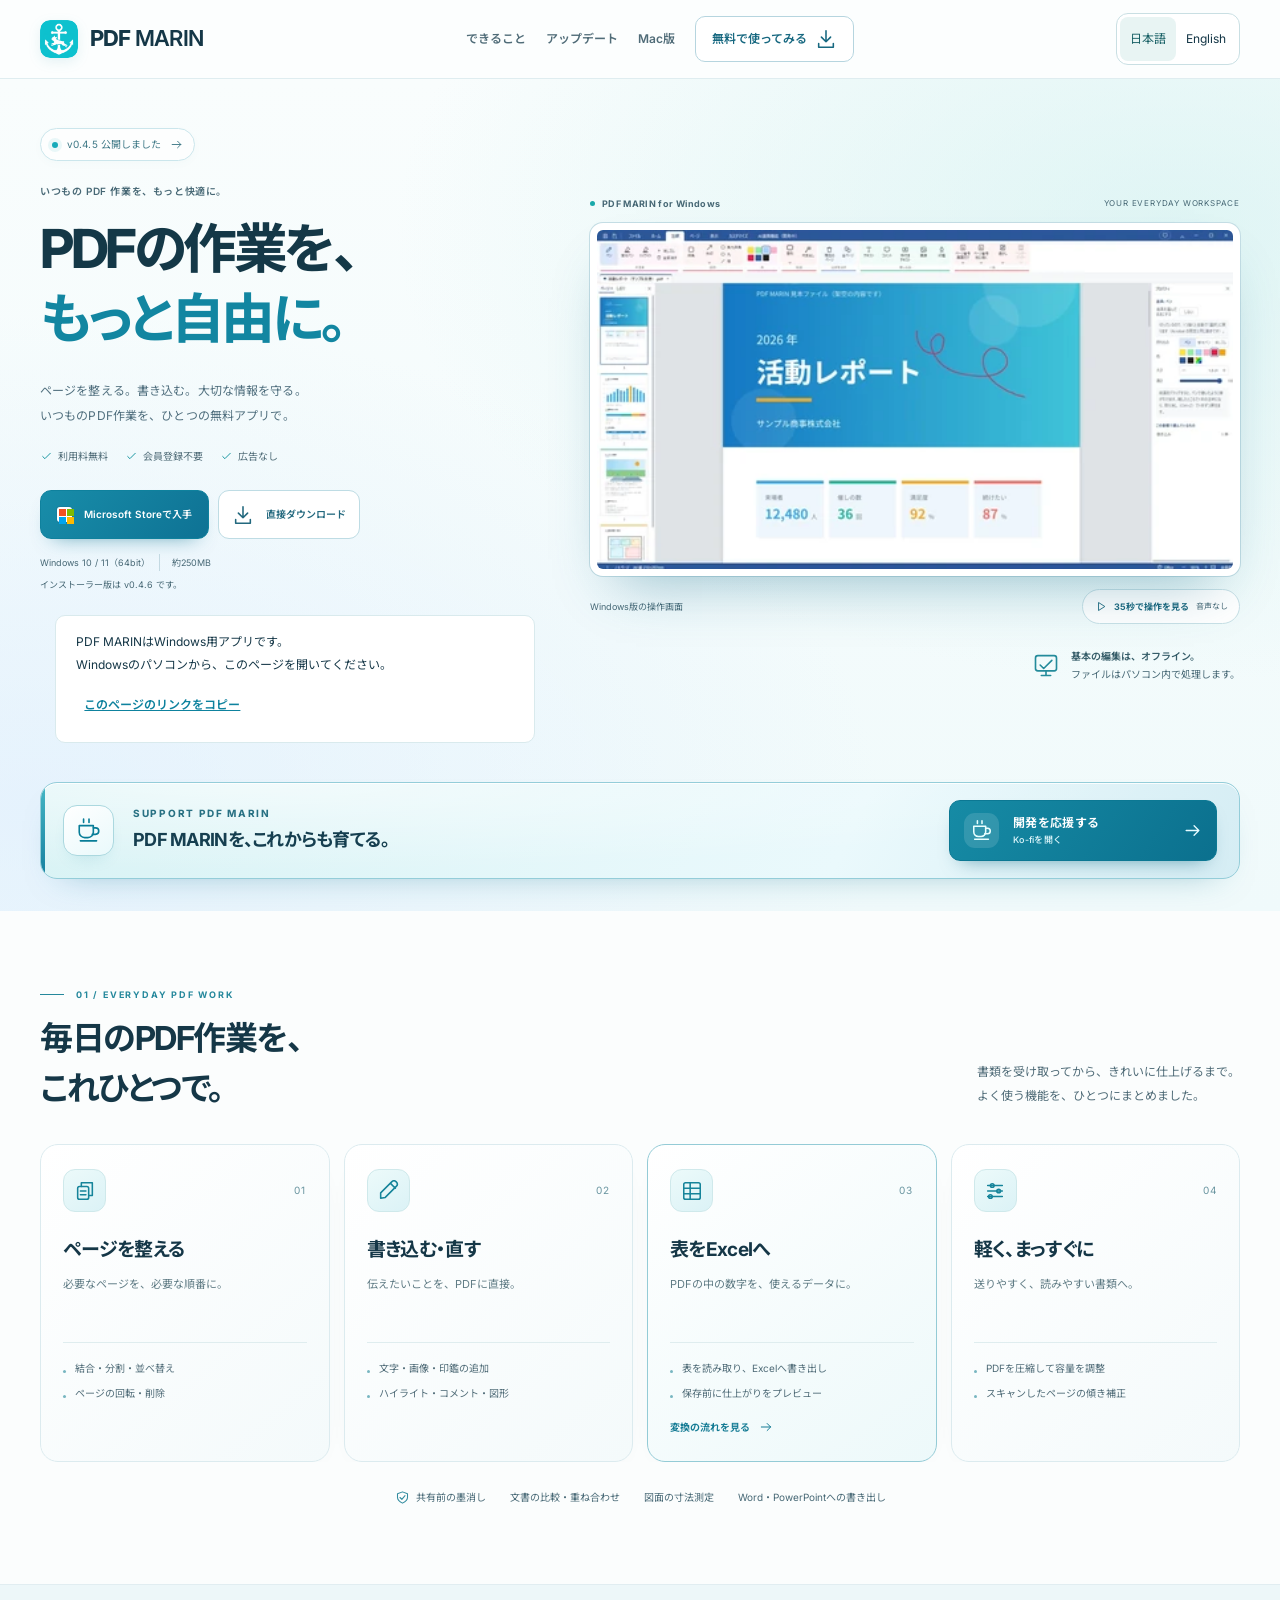
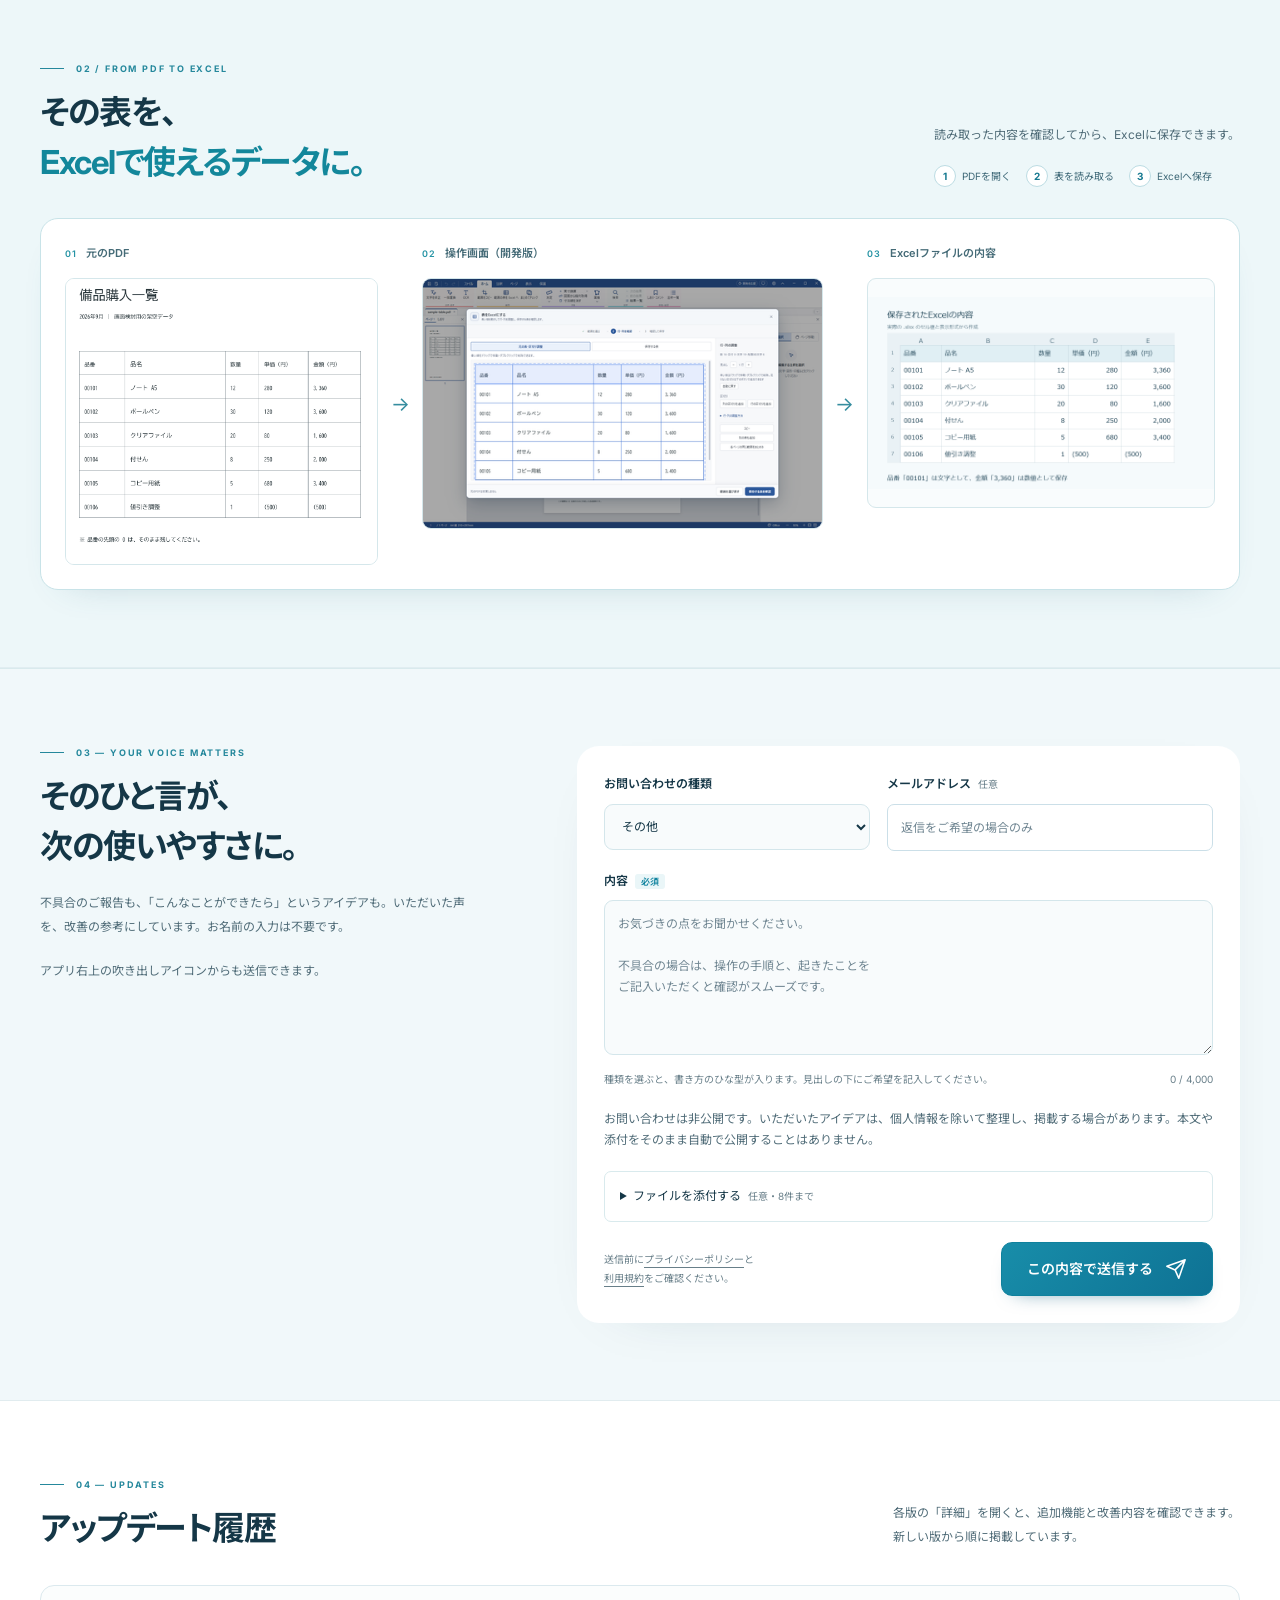
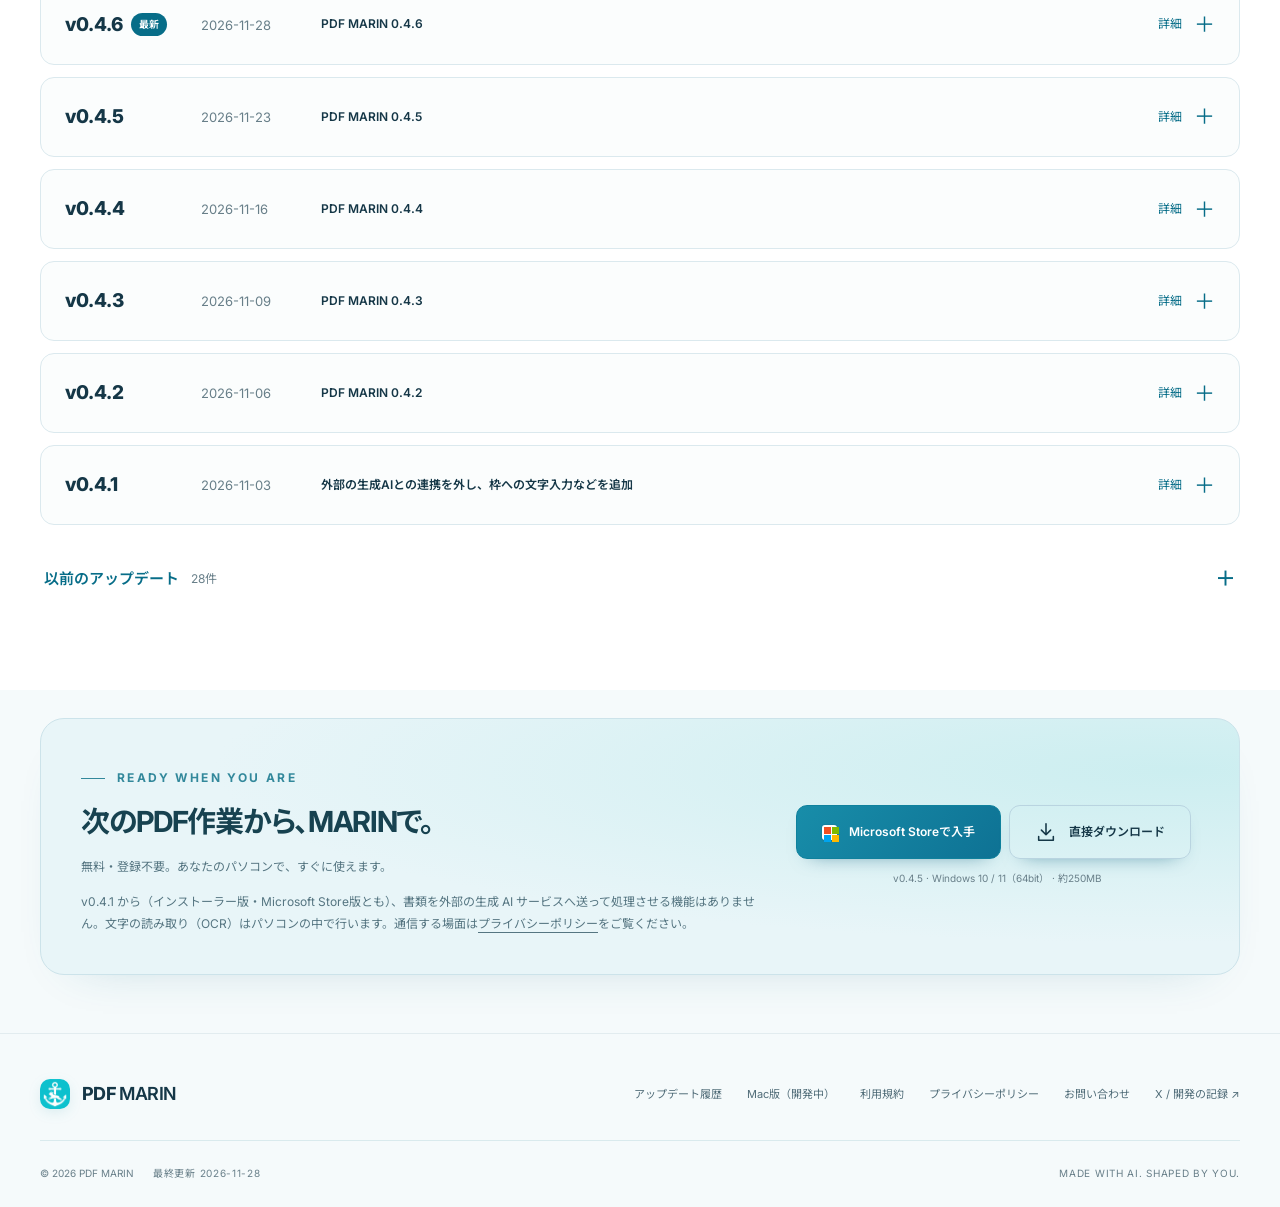
==== commit 2174b77b: "v0.4.6 公開（インストーラー版） Co-Authored-By: Claude Fable 5.1 <noreply@anthropic.com>" ====
--- a/index.html
+++ b/index.html
@@ -12,7 +12,7 @@
 <link rel="stylesheet" href="assets/ideas-selected.css?v=20261013-selected01">
 <link rel="stylesheet" href="assets/poll-x.css?v=20261014-poll01">
 <script type="application/ld+json">{"@context":"https://schema.org","@type":"WebSite","name":"PDF MARIN","alternateName":"PDFマリン","url":"https://pdf-marin.github.io/"}</script>
-<script type="application/ld+json">{"@context":"https://schema.org","@type":"SoftwareApplication","name":"PDF MARIN","applicationCategory":"BusinessApplication","operatingSystem":"Windows 10, Windows 11","softwareVersion":"0.4.5","description":"Windows用の無料PDF編集ソフト。ページの整理、注釈、墨消し、傾き補正、OCR文字層の削除、圧縮、図面の寸法測定、Office形式への書き出しに対応。基本的な編集はオフラインで使えます。","url":"https://pdf-marin.github.io/","downloadUrl":"https://github.com/pdf-marin/pdf-marin.github.io/releases/download/v0.4.5/PDF-MARIN-Setup-0.4.5.exe","installUrl":"https://github.com/pdf-marin/pdf-marin.github.io/releases/download/v0.4.5/PDF-MARIN-Setup-0.4.5.exe","image":"https://pdf-marin.github.io/assets/ogp.png","inLanguage":"ja","isAccessibleForFree":true,"offers":{"@type":"Offer","price":"0","priceCurrency":"JPY"},"featureList":["ページの結合・分割・並べ替え","回転・削除・PDF圧縮","パスワードの設定・解除、印刷","ページの傾きを直す（画像を再圧縮しません）","ハイライト・コメント・図形","文字・画像・印鑑の追加","文字の編集・検索、透かし","文字・画像の墨消し","OCRの文字を消す（不可視の文字層のみ）","文書の比較・重ね合わせ","同じ印の一括追加・寸法測定","画像・Office文書をPDFに","PDFをExcel・Word・PPTに","PNG・JPEGへの書き出し"]}</script>
+<script type="application/ld+json">{"@context":"https://schema.org","@type":"SoftwareApplication","name":"PDF MARIN","applicationCategory":"BusinessApplication","operatingSystem":"Windows 10, Windows 11","softwareVersion":"0.4.6","description":"Windows用の無料PDF編集ソフト。ページの整理、注釈、墨消し、傾き補正、OCR文字層の削除、圧縮、図面の寸法測定、Office形式への書き出しに対応。基本的な編集はオフラインで使えます。","url":"https://pdf-marin.github.io/","downloadUrl":"https://github.com/pdf-marin/pdf-marin.github.io/releases/download/v0.4.6/PDF-MARIN-Setup-0.4.6.exe","installUrl":"https://github.com/pdf-marin/pdf-marin.github.io/releases/download/v0.4.6/PDF-MARIN-Setup-0.4.6.exe","image":"https://pdf-marin.github.io/assets/ogp.png","inLanguage":"ja","isAccessibleForFree":true,"offers":{"@type":"Offer","price":"0","priceCurrency":"JPY"},"featureList":["ページの結合・分割・並べ替え","回転・削除・PDF圧縮","パスワードの設定・解除、印刷","ページの傾きを直す（画像を再圧縮しません）","ハイライト・コメント・図形","文字・画像・印鑑の追加","文字の編集・検索、透かし","文字・画像の墨消し","OCRの文字を消す（不可視の文字層のみ）","文書の比較・重ね合わせ","同じ印の一括追加・寸法測定","画像・Office文書をPDFに","PDFをExcel・Word・PPTに","PNG・JPEGへの書き出し"]}</script>
 <script defer src="https://cloud.umami.is/script.js" data-website-id="ff3cd968-cb06-4c96-aae5-15c2af2b2469"></script>
 <script defer src="assets/site.js?v=20261126-ja-mobile"></script>
 <link rel="stylesheet" href="assets/refinement.css?v=20261015-public01">
@@ -31,13 +31,13 @@
 <main id="main">
 <section class="refined-hero" aria-labelledby="hero-title"><div class="wrap">
 <div class="hero-split"><div class="hero-copy">
-<a class="release-pill" href="#updates"><span class="status-dot"></span><span><span data-version>v0.4.5</span> 公開しました</span><svg class="icon" aria-hidden="true"><use href="#i-arrow"/></svg></a>
+<a class="release-pill" href="#updates"><span class="status-dot"></span><span><span data-version>v0.4.6</span> 公開しました</span><svg class="icon" aria-hidden="true"><use href="#i-arrow"/></svg></a>
 <p class="product-label">いつもの PDF 作業を、もっと快適に。</p>
 <h1 id="hero-title">PDFの作業を、<br><span>もっと自由に。</span></h1>
 <p class="hero-lead">ページを整える。書き込む。大切な情報を守る。<br>いつものPDF作業を、ひとつの無料アプリで。</p>
 <ul class="hero-assurance"><li><svg class="icon" aria-hidden="true"><use href="#i-check"/></svg>利用料無料</li><li><svg class="icon" aria-hidden="true"><use href="#i-check"/></svg>会員登録不要</li><li><svg class="icon" aria-hidden="true"><use href="#i-check"/></svg>広告なし</li></ul>
-<div class="hero-actions"><a data-store-link data-umami-event="store-open" class="btn store-primary" href="https://apps.microsoft.com/detail/9PM25X8RGJFT" target="_blank" rel="noopener noreferrer"><span class="microsoft-mark" aria-hidden="true"><i></i><i></i><i></i><i></i></span><span>Microsoft Storeで入手</span></a><a data-download data-web-download data-umami-event="installer-download" data-umami-event-version="0.4.5" class="btn direct-download" href="https://github.com/pdf-marin/pdf-marin.github.io/releases/download/v0.4.5/PDF-MARIN-Setup-0.4.5.exe"><svg class="icon" aria-hidden="true"><use href="#i-down"/></svg><span>直接ダウンロード</span></a></div>
-<div class="hero-meta"><span>Windows 10 / 11（64bit）</span><span data-size>約250MB</span></div><p class="hero-version">インストーラー版は v0.4.5 です。Microsoft Store版も v0.4.5 です。</p>
+<div class="hero-actions"><a data-store-link data-umami-event="store-open" class="btn store-primary" href="https://apps.microsoft.com/detail/9PM25X8RGJFT" target="_blank" rel="noopener noreferrer"><span class="microsoft-mark" aria-hidden="true"><i></i><i></i><i></i><i></i></span><span>Microsoft Storeで入手</span></a><a data-download data-web-download data-umami-event="installer-download" data-umami-event-version="0.4.6" class="btn direct-download" href="https://github.com/pdf-marin/pdf-marin.github.io/releases/download/v0.4.6/PDF-MARIN-Setup-0.4.6.exe"><svg class="icon" aria-hidden="true"><use href="#i-down"/></svg><span>直接ダウンロード</span></a></div>
+<div class="hero-meta"><span>Windows 10 / 11（64bit）</span><span data-size>約250MB</span></div><p class="hero-version">インストーラー版は v0.4.6 です。</p>
 <div class="pcnote" id="pcnote" hidden><p>PDF MARINはWindows用アプリです。<br>Windowsのパソコンから、このページを開いてください。</p><button id="copylink" type="button">このページのリンクをコピー</button><p id="copydone" role="status" hidden>リンクをコピーしました。</p></div>
 </div>
 <div class="product-showcase"><div class="showcase-topline"><span><i></i>PDF MARIN for Windows</span><span>YOUR EVERYDAY WORKSPACE</span></div><div class="product-frame"><picture><source type="image/webp" srcset="assets/shots/home-480.webp 480w, assets/shots/home-800.webp 800w, assets/shots/home-1280.webp 1280w, assets/shots/home-1920.webp 1919w" sizes="(max-width: 600px) calc(100vw - 46px), (max-width: 800px) min(646px, 92vw), (max-width: 1300px) 50vw, 680px"><img class="product-shot" src="assets/shots/home.jpg" alt="PDF MARINでサンプルの活動レポートを開き、注釈を加えたWindows版の操作画面" width="1919" height="1025" fetchpriority="high"></picture></div><div class="showcase-bottom"><span>Windows版の操作画面</span><a class="demo-trigger" href="assets/shots/basics.mp4" data-video><svg class="icon" aria-hidden="true"><use href="#i-play"/></svg>35秒で操作を見る <span>音声なし</span></a></div><div class="showcase-note"><svg class="icon" aria-hidden="true"><use href="#i-offline"/></svg><span><strong>基本の編集は、オフライン。</strong><br>ファイルはパソコン内で処理します。</span></div></div>
@@ -63,8 +63,10 @@
 <!-- UPDATES:BEGIN -->
 <section class="section updates" id="updates" aria-labelledby="updates-title"><div class="wrap">
 <div class="section-head"><div><p class="eyebrow">04 — UPDATES</p><h2 id="updates-title">アップデート履歴</h2></div><p class="section-desc">各版の「詳細」を開くと、追加機能と改善内容を確認できます。<br>新しい版から順に掲載しています。</p></div>
-<div class="release-list"><details class="release-entry" id="release-0.4.5">
-<summary><span class="release-version">v0.4.5<span class="release-badge">最新</span></span><time datetime="2026-11-23">2026-11-23</time><span class="release-title">PDF MARIN 0.4.5</span><span class="release-toggle">詳細<span aria-hidden="true">＋</span></span></summary>
+<div class="release-list"><details class="release-entry" id="release-0.4.6">
+<summary><span class="release-version">v0.4.6<span class="release-badge">最新</span></span><time datetime="2026-11-28">2026-11-28</time><span class="release-title">PDF MARIN 0.4.6</span><span class="release-toggle">詳細<span aria-hidden="true">＋</span></span></summary>
+<div class="release-notes"><p>［ツール］に［オートメーション］を加え、PDF の決まった場所の文字や大きさを見て、名前を付けたコピーを別のフォルダへ保存できるようにしました（原本は変えません）。マイドックは PDF の上に重ねて置けるようにし、左のページ一覧には注釈も描くようにしました。寸法線の初期設定、寸法の2点目の見やすさ、面積の［囲みを確定］、タブを選んで閉じる、書類タブのホイールでの切り替えを加えました。設定とメニューを目的別に並べ直し、上書き保存でデスクトップのアイコンが動かないようにし、白黒の印刷など多くの不具合を直しました。0.4.3 以前をお使いの方は、更新のお知らせで［今すぐ更新］を選んでください。</p><p>インストーラー版は v0.4.6（約250MB）です。</p><a class="release-source" href="https://github.com/pdf-marin/pdf-marin.github.io/releases/tag/v0.4.6" target="_blank" rel="noopener noreferrer">GitHubの公開記録を見る <span aria-hidden="true">↗</span></a></div></details><details class="release-entry" id="release-0.4.5">
+<summary><span class="release-version">v0.4.5</span><time datetime="2026-11-23">2026-11-23</time><span class="release-title">PDF MARIN 0.4.5</span><span class="release-toggle">詳細<span aria-hidden="true">＋</span></span></summary>
 <div class="release-notes"><p>左上の［メニュー］を窓いっぱいの画面にし、設定もその中で開くようにしました。my注釈のドックは道具やコマンドも置ける「マイドック」に、プレゼンモードは右の縦の帯といつも出る［× 終了］に作り直しました。測定の半径・直径・直列寸法・座標、複製して展開、付箋のはみ出し表示、フォルダをまとめて圧縮、印刷の仕上がりサイズの初期値を加えました。メモリの使い方を大きく改善し、着せ替えのアート9種を外して軽くし、多くの画面と不具合を直しました。0.4.3 以前をお使いの方は、更新のお知らせで［今すぐ更新］を選んでください。</p><p>インストーラー版は v0.4.5（約250MB）です。Microsoft Store版も v0.4.5 です。</p><a class="release-source" href="https://github.com/pdf-marin/pdf-marin.github.io/releases/tag/v0.4.5" target="_blank" rel="noopener noreferrer">GitHubの公開記録を見る <span aria-hidden="true">↗</span></a></div></details><details class="release-entry" id="release-0.4.4">
 <summary><span class="release-version">v0.4.4</span><time datetime="2026-11-16">2026-11-16</time><span class="release-title">PDF MARIN 0.4.4</span><span class="release-toggle">詳細<span aria-hidden="true">＋</span></span></summary>
 <div class="release-notes"><p>下のファイルタブとmy注釈のドックを作り直し、プレゼンモードに帯の自由移動・スポットライト・ぼかし・ペン・拡大・全ページの一覧・持ち時間・発表者メモを加えました。文字や図面の四角へのリンク、フローチャートの［＋］で次の箱、重ねて比較の自動合わせと違いの一覧、段落の縦中横・箇条の印、寸法値を線に沿わせる機能、傾き補正の［他のソフトでもくっきり］、焼き込みの「_確定」保存も加えました。大きいファイルの結合とメモリの使い方を改善し、墨消し・文字の書き換え・印刷・更新など多くの不具合を直しました。0.4.3 をお使いの方は、更新のお知らせで［今すぐ更新］を選んでください。</p><p>インストーラー版は v0.4.4（約270MB）です。Microsoft Store版も v0.4.4 です。</p><a class="release-source" href="https://github.com/pdf-marin/pdf-marin.github.io/releases/tag/v0.4.4" target="_blank" rel="noopener noreferrer">GitHubの公開記録を見る <span aria-hidden="true">↗</span></a></div></details><details class="release-entry" id="release-0.4.3">
@@ -358,8 +360,8 @@
 </div></section>
 <!-- UPDATES:END -->
 
-<section class="download-section" id="download"><div class="wrap"><div class="download-panel"><div><p class="eyebrow">READY WHEN YOU ARE</p><h2>次のPDF作業から、MARINで。</h2><p>無料・登録不要。あなたのパソコンで、すぐに使えます。</p><p>v0.4.1 から（インストーラー版・Microsoft Store版とも）、書類を外部の生成 AI サービスへ送って処理させる機能はありません。文字の読み取り（OCR）はパソコンの中で行います。通信する場面は<a href="privacy.html">プライバシーポリシー</a>をご覧ください。</p></div><div class="download-actions"><a data-store-link data-umami-event="store-open" class="btn store-primary" href="https://apps.microsoft.com/detail/9PM25X8RGJFT" target="_blank" rel="noopener noreferrer"><span class="microsoft-mark" aria-hidden="true"><i></i><i></i><i></i><i></i></span>Microsoft Storeで入手</a><a data-download data-web-download data-umami-event="installer-download" data-umami-event-version="0.4.5" class="btn secondary" href="https://github.com/pdf-marin/pdf-marin.github.io/releases/download/v0.4.5/PDF-MARIN-Setup-0.4.5.exe"><svg class="icon" aria-hidden="true"><use href="#i-down"/></svg>直接ダウンロード</a><small><span data-version>v0.4.5</span> · Windows 10 / 11（64bit） · <span data-size>約250MB</span></small></div></div></div></section>
+<section class="download-section" id="download"><div class="wrap"><div class="download-panel"><div><p class="eyebrow">READY WHEN YOU ARE</p><h2>次のPDF作業から、MARINで。</h2><p>無料・登録不要。あなたのパソコンで、すぐに使えます。</p><p>v0.4.1 から（インストーラー版・Microsoft Store版とも）、書類を外部の生成 AI サービスへ送って処理させる機能はありません。文字の読み取り（OCR）はパソコンの中で行います。通信する場面は<a href="privacy.html">プライバシーポリシー</a>をご覧ください。</p></div><div class="download-actions"><a data-store-link data-umami-event="store-open" class="btn store-primary" href="https://apps.microsoft.com/detail/9PM25X8RGJFT" target="_blank" rel="noopener noreferrer"><span class="microsoft-mark" aria-hidden="true"><i></i><i></i><i></i><i></i></span>Microsoft Storeで入手</a><a data-download data-web-download data-umami-event="installer-download" data-umami-event-version="0.4.6" class="btn secondary" href="https://github.com/pdf-marin/pdf-marin.github.io/releases/download/v0.4.6/PDF-MARIN-Setup-0.4.6.exe"><svg class="icon" aria-hidden="true"><use href="#i-down"/></svg>直接ダウンロード</a><small><span data-version>v0.4.6</span> · Windows 10 / 11（64bit） · <span data-size>約250MB</span></small></div></div></div></section>
 </main>
-<footer class="site-footer"><div class="wrap"><div class="footer-main"><a class="brand" href="./" aria-label="PDF MARIN ホーム"><img src="assets/icon-128-lossless.webp" width="36" height="36" alt=""><span>PDF <span>MARIN</span></span></a><nav class="footer-links" aria-label="フッターメニュー"><a href="#updates">アップデート履歴</a><a href="mac.html">Mac版（開発中）</a><a href="terms.html">利用規約</a><a href="privacy.html">プライバシーポリシー</a><a href="#report">お問い合わせ</a><a href="https://x.com/PDFMARIN" target="_blank" rel="noopener noreferrer">X / 開発の記録 ↗</a></nav></div><div class="footer-bottom"><span>© 2026 PDF MARIN <span style="margin-left:16px">最終更新 <time id="siteupdated" datetime="2026-11-23">2026-11-23</time></span></span><span>MADE WITH AI. SHAPED BY YOU.</span></div></div></footer>
+<footer class="site-footer"><div class="wrap"><div class="footer-main"><a class="brand" href="./" aria-label="PDF MARIN ホーム"><img src="assets/icon-128-lossless.webp" width="36" height="36" alt=""><span>PDF <span>MARIN</span></span></a><nav class="footer-links" aria-label="フッターメニュー"><a href="#updates">アップデート履歴</a><a href="mac.html">Mac版（開発中）</a><a href="terms.html">利用規約</a><a href="privacy.html">プライバシーポリシー</a><a href="#report">お問い合わせ</a><a href="https://x.com/PDFMARIN" target="_blank" rel="noopener noreferrer">X / 開発の記録 ↗</a></nav></div><div class="footer-bottom"><span>© 2026 PDF MARIN <span style="margin-left:16px">最終更新 <time id="siteupdated" datetime="2026-11-28">2026-11-28</time></span></span><span>MADE WITH AI. SHAPED BY YOU.</span></div></div></footer>
 <dialog class="media-dialog refinement-dialog" id="media-dialog" aria-labelledby="dialog-title"><div class="dialog-bar"><p id="dialog-title">PDF MARINの操作デモ</p><button class="dialog-close" type="button" aria-label="閉じる"><svg class="icon" aria-hidden="true"><use href="#i-close"/></svg></button></div><video id="dialog-video" controls playsinline preload="none" hidden></video></dialog>
 </body></html>
